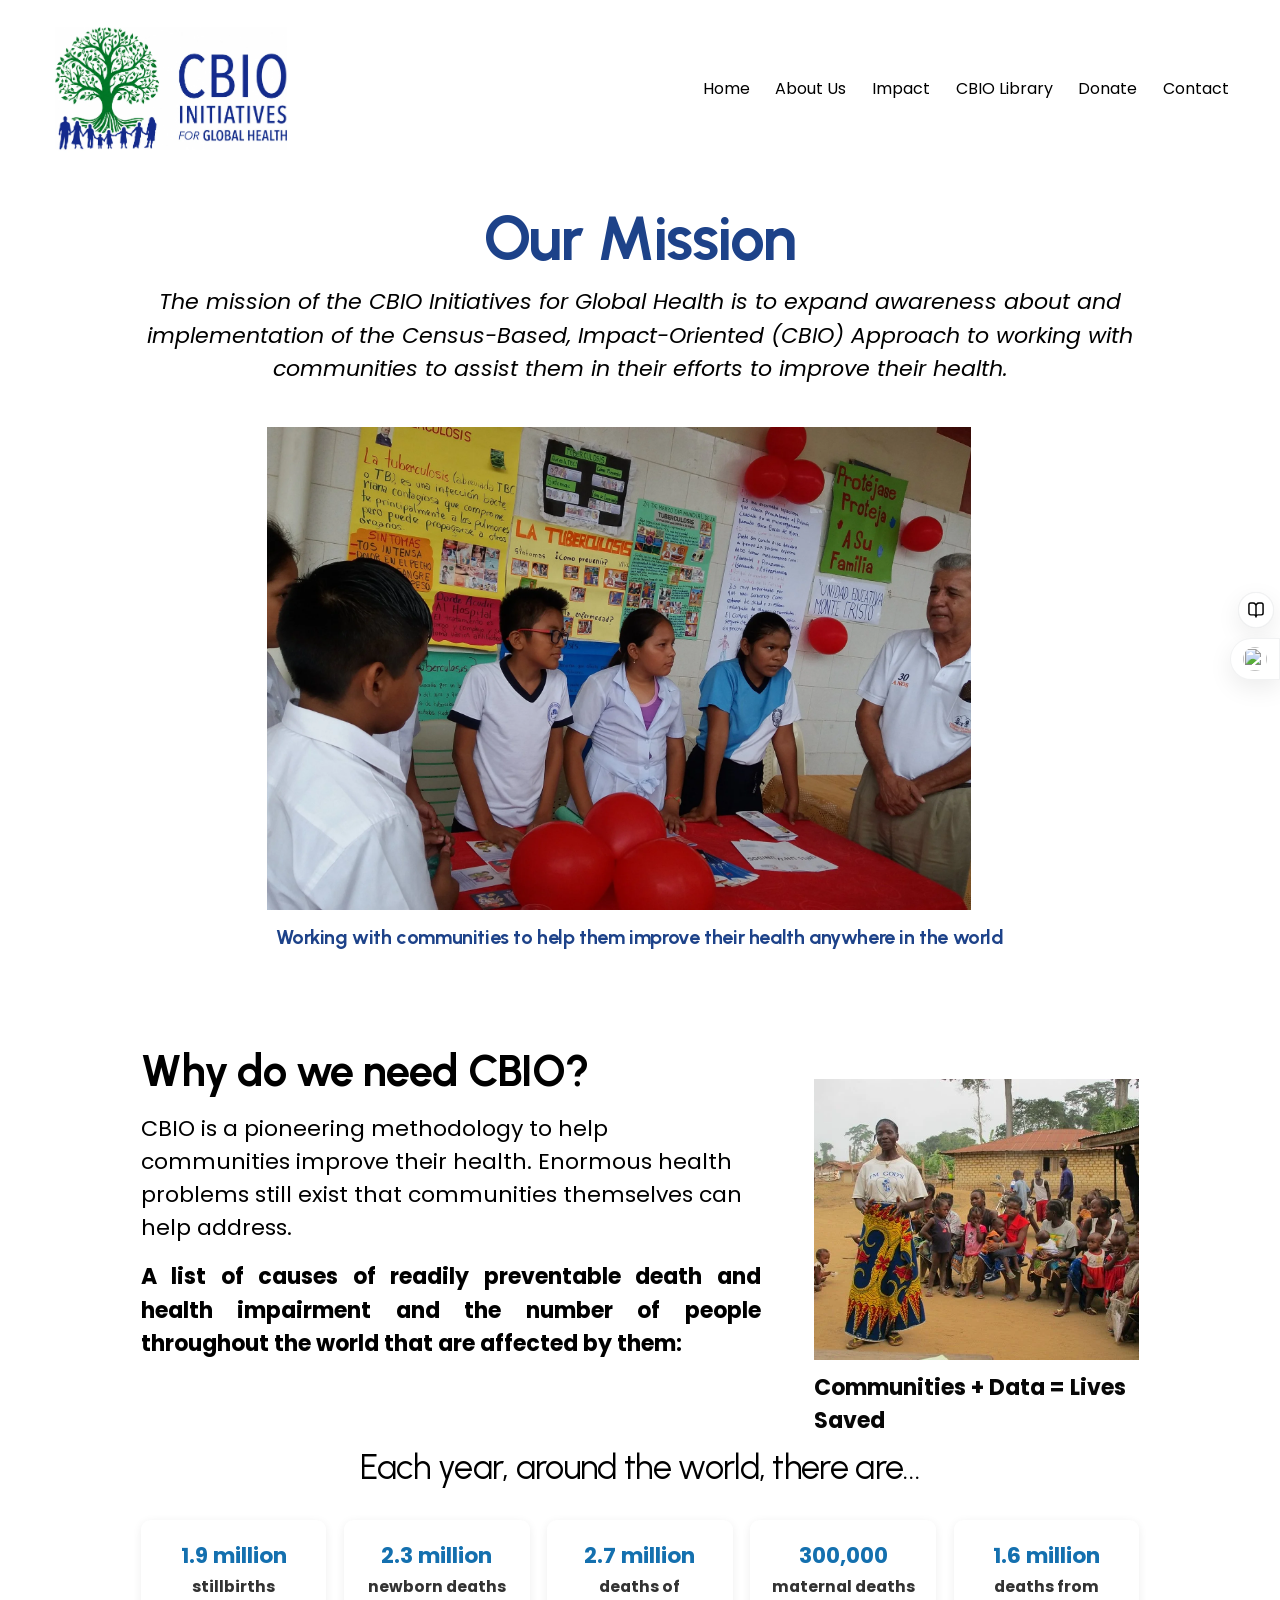
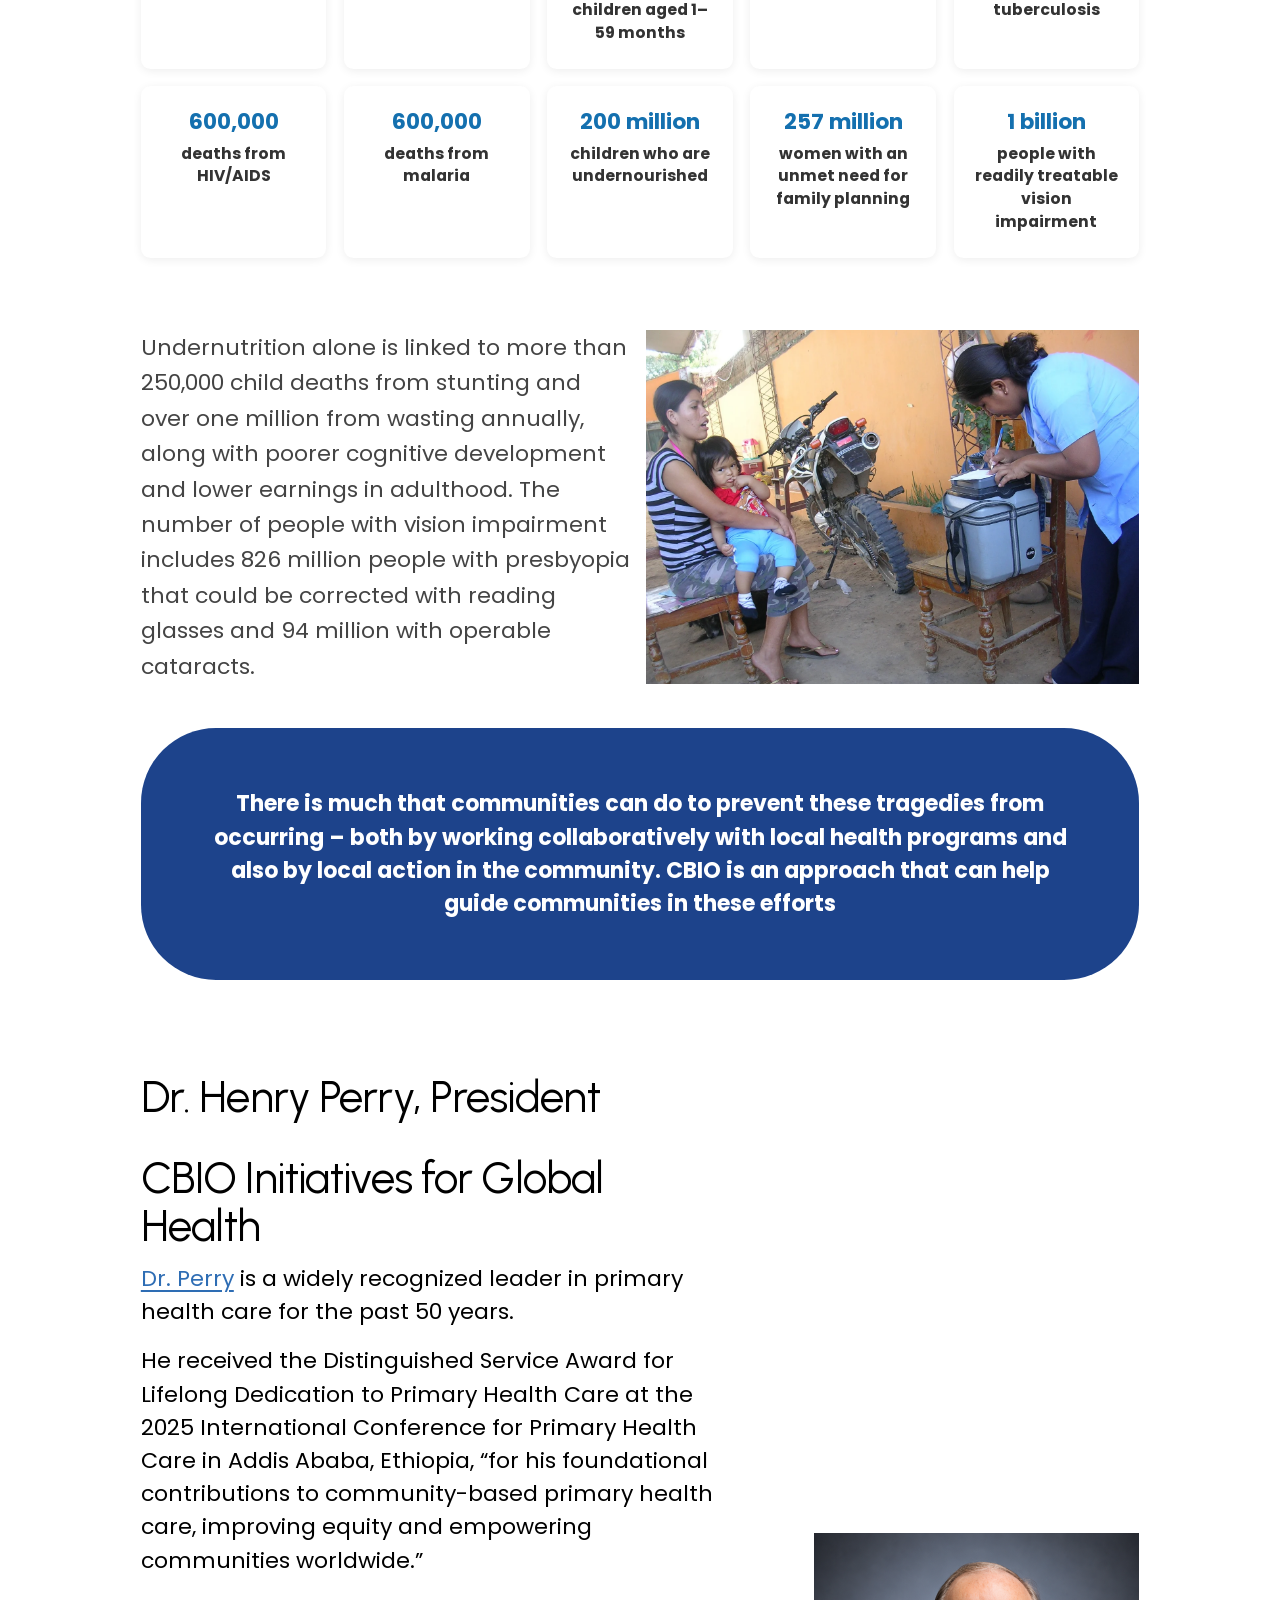
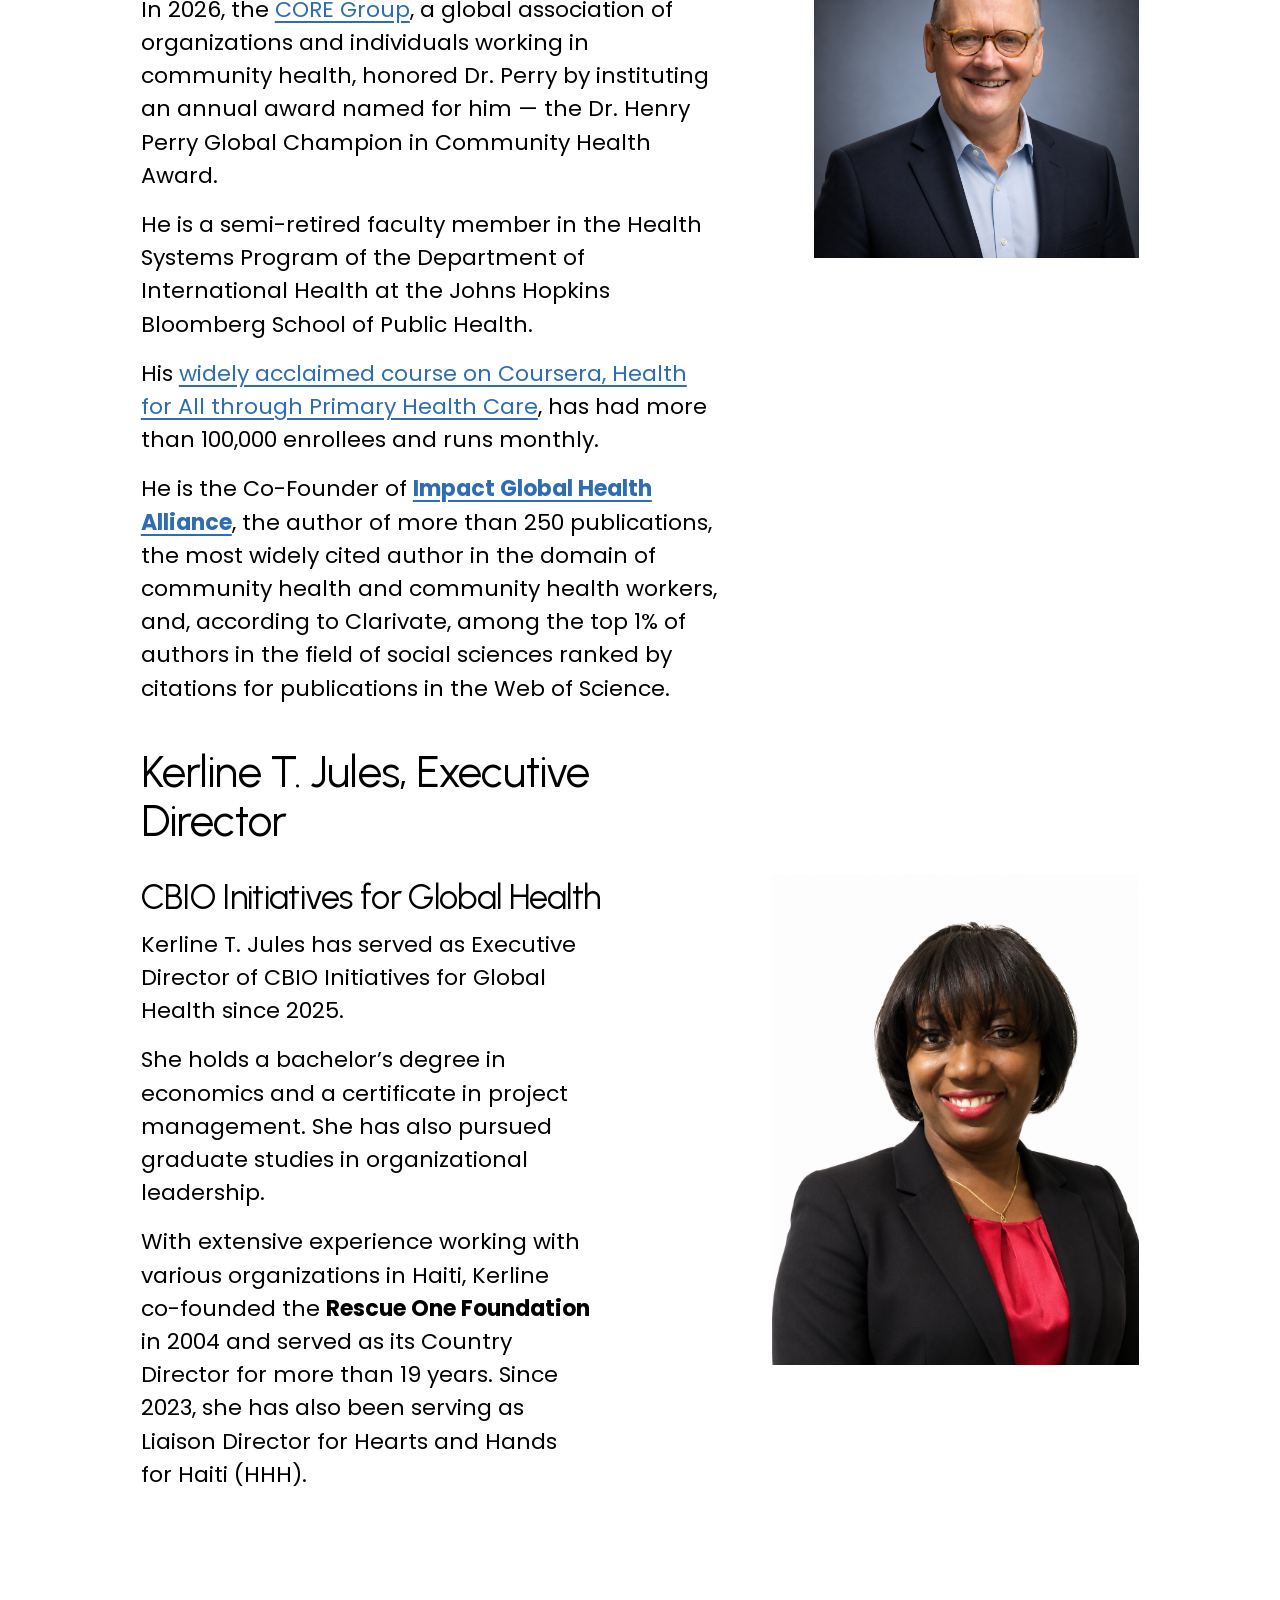
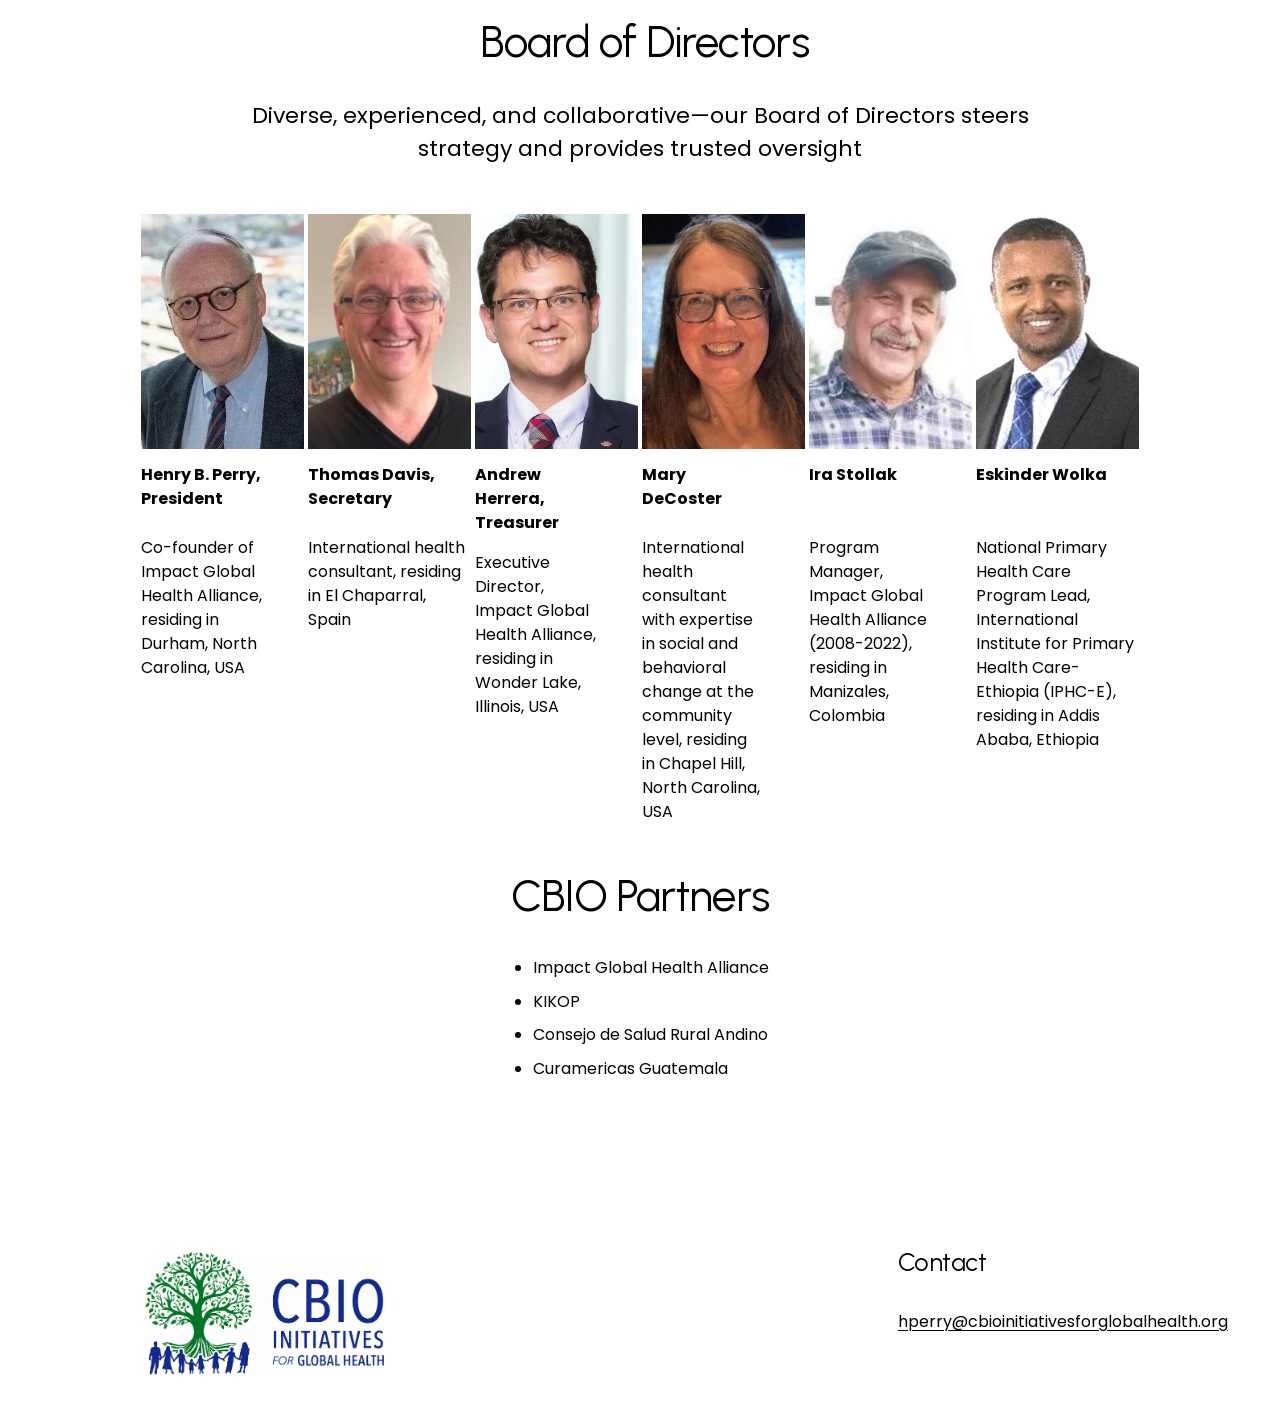
==== about-us.html @ 15d419b5 "Add files via upload" ====
<!DOCTYPE html> <html xmlns:og=http://opengraphprotocol.org/schema/ xmlns:fb=http://www.facebook.com/2008/fbml lang=en-US class="yui3-js-enabled js flexbox canvas canvastext webgl no-touch hashchange history draganddrop rgba hsla multiplebgs backgroundsize borderimage borderradius boxshadow textshadow opacity cssanimations csscolumns cssgradients cssreflections csstransforms no-csstransforms3d csstransitions video audio svg inlinesvg svgclippaths" style=scroll-behavior:smooth><!--
 Page saved with SingleFile 
 url: https://www.cbioinitiativesforglobalhealth.org/about-us-copy#our-mission 
 saved date: Wed Jul 01 2026 18:30:40 GMT+0200 (Central European Summer Time)
--><meta charset=utf-8><style>:root{--sf-img-16: url("[data-uri]");--sf-img-23: url("images/cbio-igh-logo-sq.webp");--sf-img-18: url("[data-uri]");--sf-img-17: url("[data-uri]");--sf-img-28: url("[data-uri]");--sf-img-19: url("[data-uri]");--sf-img-26: url("[data-uri]")}</style>
<meta http-equiv=X-UA-Compatible content="IE=edge,chrome=1">
<meta name=viewport content="width=device-width, initial-scale=1">
<title>About Us — CBIO INITIATIVES FOR GLOBAL HEALTH</title>
<meta http-equiv=Accept-CH content="Sec-CH-UA-Platform-Version, Sec-CH-UA-Model">
<link rel=canonical href="about-us.html">
<meta property=og:site_name content="CBIO INITIATIVES FOR GLOBAL HEALTH">
<meta property=og:title content="About Us — CBIO INITIATIVES FOR GLOBAL HEALTH">
<meta property=og:url content=https://www.cbioinitiativesforglobalhealth.org/about-us-copy>
<meta property=og:type content=website>
<meta itemprop=name content="About Us — CBIO INITIATIVES FOR GLOBAL HEALTH">
<meta itemprop=url content=https://www.cbioinitiativesforglobalhealth.org/about-us-copy>
<meta name=twitter:title content="About Us — CBIO INITIATIVES FOR GLOBAL HEALTH">
<meta name=twitter:url content=https://www.cbioinitiativesforglobalhealth.org/about-us-copy>
<meta name=twitter:card content=summary>
<meta name=description content>
<style>@font-face{font-family:"Poppins";font-style:italic;font-weight:400;src:url([data-uri])format("woff2");unicode-range:U+0900-097F,U+1CD0-1CF9,U+200C-200D,U+20A8,U+20B9,U+20F0,U+25CC,U+A830-A839,U+A8E0-A8FF,U+11B00-11B09}@font-face{font-family:"Poppins";font-style:italic;font-weight:400;src:url([data-uri])format("woff2");unicode-range:U+0100-02BA,U+02BD-02C5,U+02C7-02CC,U+02CE-02D7,U+02DD-02FF,U+0304,U+0308,U+0329,U+1D00-1DBF,U+1E00-1E9F,U+1EF2-1EFF,U+2020,U+20A0-20AB,U+20AD-20C0,U+2113,U+2C60-2C7F,U+A720-A7FF}@font-face{font-family:"Poppins";font-style:italic;font-weight:400;src:url([data-uri])format("woff2");unicode-range:U+0000-00FF,U+0131,U+0152-0153,U+02BB-02BC,U+02C6,U+02DA,U+02DC,U+0304,U+0308,U+0329,U+2000-206F,U+20AC,U+2122,U+2191,U+2193,U+2212,U+2215,U+FEFF,U+FFFD}@font-face{font-family:"Poppins";font-style:italic;font-weight:700;src:url([data-uri])format("woff2");unicode-range:U+0900-097F,U+1CD0-1CF9,U+200C-200D,U+20A8,U+20B9,U+20F0,U+25CC,U+A830-A839,U+A8E0-A8FF,U+11B00-11B09}@font-face{font-family:"Poppins";font-style:italic;font-weight:700;src:url([data-uri])format("woff2");unicode-range:U+0100-02BA,U+02BD-02C5,U+02C7-02CC,U+02CE-02D7,U+02DD-02FF,U+0304,U+0308,U+0329,U+1D00-1DBF,U+1E00-1E9F,U+1EF2-1EFF,U+2020,U+20A0-20AB,U+20AD-20C0,U+2113,U+2C60-2C7F,U+A720-A7FF}@font-face{font-family:"Poppins";font-style:italic;font-weight:700;src:url([data-uri])format("woff2");unicode-range:U+0000-00FF,U+0131,U+0152-0153,U+02BB-02BC,U+02C6,U+02DA,U+02DC,U+0304,U+0308,U+0329,U+2000-206F,U+20AC,U+2122,U+2191,U+2193,U+2212,U+2215,U+FEFF,U+FFFD}@font-face{font-family:"Poppins";font-style:normal;font-weight:400;src:url([data-uri])format("woff2");unicode-range:U+0900-097F,U+1CD0-1CF9,U+200C-200D,U+20A8,U+20B9,U+20F0,U+25CC,U+A830-A839,U+A8E0-A8FF,U+11B00-11B09}@font-face{font-family:"Poppins";font-style:normal;font-weight:400;src:url([data-uri])format("woff2");unicode-range:U+0100-02BA,U+02BD-02C5,U+02C7-02CC,U+02CE-02D7,U+02DD-02FF,U+0304,U+0308,U+0329,U+1D00-1DBF,U+1E00-1E9F,U+1EF2-1EFF,U+2020,U+20A0-20AB,U+20AD-20C0,U+2113,U+2C60-2C7F,U+A720-A7FF}@font-face{font-family:"Poppins";font-style:normal;font-weight:400;src:url([data-uri])format("woff2");unicode-range:U+0000-00FF,U+0131,U+0152-0153,U+02BB-02BC,U+02C6,U+02DA,U+02DC,U+0304,U+0308,U+0329,U+2000-206F,U+20AC,U+2122,U+2191,U+2193,U+2212,U+2215,U+FEFF,U+FFFD}@font-face{font-family:"Poppins";font-style:normal;font-weight:700;src:url([data-uri])format("woff2");unicode-range:U+0900-097F,U+1CD0-1CF9,U+200C-200D,U+20A8,U+20B9,U+20F0,U+25CC,U+A830-A839,U+A8E0-A8FF,U+11B00-11B09}@font-face{font-family:"Poppins";font-style:normal;font-weight:700;src:url([data-uri])format("woff2");unicode-range:U+0100-02BA,U+02BD-02C5,U+02C7-02CC,U+02CE-02D7,U+02DD-02FF,U+0304,U+0308,U+0329,U+1D00-1DBF,U+1E00-1E9F,U+1EF2-1EFF,U+2020,U+20A0-20AB,U+20AD-20C0,U+2113,U+2C60-2C7F,U+A720-A7FF}@font-face{font-family:"Poppins";font-style:normal;font-weight:700;src:url([data-uri])format("woff2");unicode-range:U+0000-00FF,U+0131,U+0152-0153,U+02BB-02BC,U+02C6,U+02DA,U+02DC,U+0304,U+0308,U+0329,U+2000-206F,U+20AC,U+2122,U+2191,U+2193,U+2212,U+2215,U+FEFF,U+FFFD}@font-face{font-family:"Urbanist";font-style:italic;font-weight:400;src:url([data-uri])format("woff2");unicode-range:U+0100-02BA,U+02BD-02C5,U+02C7-02CC,U+02CE-02D7,U+02DD-02FF,U+0304,U+0308,U+0329,U+1D00-1DBF,U+1E00-1E9F,U+1EF2-1EFF,U+2020,U+20A0-20AB,U+20AD-20C0,U+2113,U+2C60-2C7F,U+A720-A7FF}@font-face{font-family:"Urbanist";font-style:italic;font-weight:400;src:url([data-uri])format("woff2");unicode-range:U+0000-00FF,U+0131,U+0152-0153,U+02BB-02BC,U+02C6,U+02DA,U+02DC,U+0304,U+0308,U+0329,U+2000-206F,U+20AC,U+2122,U+2191,U+2193,U+2212,U+2215,U+FEFF,U+FFFD}@font-face{font-family:"Urbanist";font-style:italic;font-weight:700;src:url([data-uri])format("woff2");unicode-range:U+0100-02BA,U+02BD-02C5,U+02C7-02CC,U+02CE-02D7,U+02DD-02FF,U+0304,U+0308,U+0329,U+1D00-1DBF,U+1E00-1E9F,U+1EF2-1EFF,U+2020,U+20A0-20AB,U+20AD-20C0,U+2113,U+2C60-2C7F,U+A720-A7FF}@font-face{font-family:"Urbanist";font-style:italic;font-weight:700;src:url([data-uri])format("woff2");unicode-range:U+0000-00FF,U+0131,U+0152-0153,U+02BB-02BC,U+02C6,U+02DA,U+02DC,U+0304,U+0308,U+0329,U+2000-206F,U+20AC,U+2122,U+2191,U+2193,U+2212,U+2215,U+FEFF,U+FFFD}@font-face{font-family:"Urbanist";font-style:normal;font-weight:400;src:url([data-uri])format("woff2");unicode-range:U+0100-02BA,U+02BD-02C5,U+02C7-02CC,U+02CE-02D7,U+02DD-02FF,U+0304,U+0308,U+0329,U+1D00-1DBF,U+1E00-1E9F,U+1EF2-1EFF,U+2020,U+20A0-20AB,U+20AD-20C0,U+2113,U+2C60-2C7F,U+A720-A7FF}@font-face{font-family:"Urbanist";font-style:normal;font-weight:400;src:url([data-uri])format("woff2");unicode-range:U+0000-00FF,U+0131,U+0152-0153,U+02BB-02BC,U+02C6,U+02DA,U+02DC,U+0304,U+0308,U+0329,U+2000-206F,U+20AC,U+2122,U+2191,U+2193,U+2212,U+2215,U+FEFF,U+FFFD}@font-face{font-family:"Urbanist";font-style:normal;font-weight:700;src:url([data-uri])format("woff2");unicode-range:U+0100-02BA,U+02BD-02C5,U+02C7-02CC,U+02CE-02D7,U+02DD-02FF,U+0304,U+0308,U+0329,U+1D00-1DBF,U+1E00-1E9F,U+1EF2-1EFF,U+2020,U+20A0-20AB,U+20AD-20C0,U+2113,U+2C60-2C7F,U+A720-A7FF}@font-face{font-family:"Urbanist";font-style:normal;font-weight:700;src:url([data-uri])format("woff2");unicode-range:U+0000-00FF,U+0131,U+0152-0153,U+02BB-02BC,U+02C6,U+02DA,U+02DC,U+0304,U+0308,U+0329,U+2000-206F,U+20AC,U+2122,U+2191,U+2193,U+2212,U+2215,U+FEFF,U+FFFD}</style>
<style>@keyframes shiver{0%{transform:translate(0)}25%{transform:translate(11px)}75%{transform:translate(-11px)}to{transform:translate(0)}}@keyframes shimmy{0%{transform:translate(0)}50%{transform:translate(-33px)}to{transform:translate(0)}}@keyframes spin{0%{transform:rotate(0)}to{transform:rotate(360deg)}}@keyframes bounceIn{0%{opacity:0;transform:scale(.3)}50%{opacity:1;transform:scale(1.05)}70%{transform:scale(.9)}to{transform:scale(1)}}@keyframes pulseBadgeOpacity{0%{opacity:1}85%{opacity:.6}to{opacity:1}}@keyframes fadeout{0%{opacity:1}to{opacity:0}}@keyframes riseandfadein{0%{opacity:0;transform:translateY(22px)}to{opacity:1;transform:translateY(0)}}</style>
<style>.sqs-block[data-definition-name="website.components.shape"] svg.sqs-shape{fill:var(--shape-block-background-color);stroke:var(--shape-block-stroke-color)}.sqs-block[data-definition-name="website.components.shape"] .sqs-shape-rectangle{background:var(--shape-block-background-color);border-color:var(--shape-block-stroke-color)}.sqs-block[data-definition-name="website.components.shape"] .sqs-block-content,.sqs-block[data-definition-name="website.components.shape"] .sqs-block-alignment-wrapper{height:100%}.sqs-block[data-definition-name="website.components.shape"] .sqs-shape{display:block;position:absolute;overflow:visible}.sqs-block[data-definition-name="website.components.shape"] .sqs-shape-block-outer-container{position:relative;height:100%}.sqs-block[data-definition-name="website.components.shape"] .sqs-shape-block-container{position:relative;color:var(--shape-block-dropshadow-color)}</style><style>.sqs-block[data-definition-name="website.components.html"] .sqs-html-content{position:relative;z-index:0}</style><style>.sqs-block[data-definition-name="website.components.imageFluid"] .sqs-block-content,.sqs-block[data-definition-name="website.components.imageFluid"] .image-block-outer-wrapper,.sqs-block[data-definition-name="website.components.imageFluid"] .sqs-image{width:100%;height:100%}.sqs-block[data-definition-name="website.components.imageFluid"] .sqs-image-content{position:relative;width:var(--image-component-container-width,100%);height:var(--image-component-container-height,100%)}.sqs-block[data-definition-name="website.components.imageFluid"] .design-layout-fluid img{width:100%;height:100%;position:absolute}.sqs-block[data-definition-name="website.components.imageFluid"] .design-layout-fluid .sqs-image{display:flex}.sqs-block[data-definition-name="website.components.imageFluid"] .design-layout-fluid.image-position-center .sqs-image{justify-content:center}.sqs-block[data-definition-name="website.components.imageFluid"] .design-layout-fluid.image-position-right .sqs-image{justify-content:flex-end}.sqs-block[data-definition-name="website.components.imageFluid"] .fluidImageOverlay{position:absolute;top:0;left:0;width:100%;height:100%;mix-blend-mode:var(--image-component-overlay-blend-mode);opacity:var(--image-component-overlay-opacity);background-color:var(--image-block-overlay-color)}.sqs-block[data-definition-name="website.components.imageFluid"] .design-layout-fluid .fluid-image-container .content-fill{display:block}.sqs-block[data-definition-name="website.components.imageFluid"] .design-layout-fluid .fluid-image-container .content-fill,.sqs-block[data-definition-name="website.components.imageFluid"] .design-layout-fluid .fluid-image-container .content-fill img{width:100%;height:100%;position:absolute;top:0;left:0}</style><script type=application/ld+json>{"url":"https://www.cbioinitiativesforglobalhealth.org","name":"CBIO INITIATIVES FOR GLOBAL HEALTH","description":"","image":"//images.squarespace-cdn.com/content/v1/69bae3f8205f92053065ccd0/2f859bbb-ca97-42e9-9219-64b1bf7391f7/CBIO_LOGO_Colors.png","@context":"http://schema.org","@type":"WebSite"}</script><style>:root{--white-hsl:0,0%,100%;--lightAccent-hsl:240,10.53%,92.55%;--accent-hsl:209.23,52.7%,70.98%;--darkAccent-hsl:204.39,79.49%,38.24%;--black-hsl:0,0%,0%;--safeLightAccent-hsl:209.23,52.7%,70.98%;--safeDarkAccent-hsl:0,0%,0%;--safeInverseAccent-hsl:0,0%,0%;--safeInverseLightAccent-hsl:0,0%,0%;--safeInverseDarkAccent-hsl:0,0%,100%}[data-section-theme="white"]{--course-item-nav-text-color:hsla(var(--black-hsl),1);--tweak-blog-item-pagination-icon-color:hsla(var(--black-hsl),1);--tweak-summary-block-read-more-color-on-background:hsla(var(--black-hsl),1);--product-block-text-color-on-background:hsla(var(--black-hsl),1);--product-basic-item-add-ons-title-color:hsla(var(--black-hsl),1);--tweak-quote-block-source-color-on-background:hsla(var(--black-hsl),1);--paragraphSmallColor:hsla(var(--black-hsl),1);--list-section-simple-button-background-color:hsla(var(--safeDarkAccent-hsl),1);--gradientHeaderBorderColor:hsla(var(--black-hsl),1);--tweak-summary-block-header-text-color-on-background:hsla(var(--black-hsl),1);--solidHeaderDropShadowColor:hsla(var(--black-hsl),1);--tweak-blog-alternating-side-by-side-list-read-more-color:hsla(var(--safeDarkAccent-hsl),1);--tweak-summary-block-background-color:hsla(var(--lightAccent-hsl),1);--tweak-form-block-survey-title-color:hsla(var(--black-hsl),1);--list-section-carousel-card-description-color:hsla(var(--black-hsl),1);--scheduling-block-scheduler-background-color:hsla(var(--white-hsl),1);--image-block-card-inline-link-color:hsla(var(--black-hsl),1);--paragraphLargeColor:hsla(var(--black-hsl),1);--tweak-summary-block-primary-metadata-color-on-background:hsla(var(--black-hsl),1);--tweak-blog-item-comment-text-color:hsla(var(--black-hsl),1);--tweak-summary-block-read-more-color:hsla(var(--black-hsl),1);--list-section-banner-slideshow-card-description-link-color:hsla(var(--safeDarkAccent-hsl),1);--image-block-stack-inline-link-color:hsla(var(--black-hsl),1);--tweak-menu-block-title-color:hsla(var(--black-hsl),1);--product-basic-item-discount-chip-text-color:hsla(var(--safeInverseDarkAccent-hsl),1);--list-section-carousel-card-button-text-color:hsla(var(--safeInverseDarkAccent-hsl),1);--tweak-paragraph-medium-color-on-background:hsla(var(--black-hsl),1);--portfolio-grid-overlay-title-color:hsla(var(--black-hsl),1);--tweak-accordion-block-icon-color:hsla(var(--black-hsl),1);--tweak-marquee-block-paragraph-color-on-background:hsla(var(--black-hsl),1);--tweak-product-quick-view-button-color:hsla(var(--black-hsl),1);--product-detail-subscription-price-text-color:hsla(var(--black-hsl),1);--paragraphMediumColor:hsla(var(--black-hsl),1);--siteTitleColor:hsla(var(--black-hsl),1);--tweak-product-basic-item-title-color:hsla(var(--black-hsl),1);--tweak-quote-block-text-color-on-background:hsla(var(--black-hsl),1);--list-section-carousel-card-title-color:hsla(var(--black-hsl),1);--tweak-gallery-icon-color:hsla(var(--black-hsl),1);--stack-stroke-color:hsla(var(--black-hsl),1);--image-block-overlap-image-title-bg-color:hsla(var(--white-hsl),1);--tweak-newsletter-block-title-color:hsla(var(--black-hsl),1);--image-block-collage-inline-link-color:hsla(var(--black-hsl),1);--tweak-newsletter-block-button-background-color-on-background:hsla(var(--black-hsl),1);--tweak-product-basic-item-breadcumb-nav-color:hsla(var(--black-hsl),1);--tweak-product-basic-item-description-color:hsla(var(--black-hsl),1);--tertiaryButtonBackgroundColor:hsla(var(--safeDarkAccent-hsl),1);--tweak-video-item-pagination-title-color:hsla(var(--black-hsl),1);--tweak-product-list-description-text-color:hsla(var(--black-hsl),1);--course-list-grid-layout-course-item-border-color:hsla(var(--darkAccent-hsl),1);--portfolio-grid-basic-title-color:hsla(var(--black-hsl),1);--tweak-blog-alternating-side-by-side-list-title-color:hsla(var(--black-hsl),1);--menuOverlayNavigationLinkColor:hsla(var(--black-hsl),1);--product-detail-subscriptions-frequency-text-color:hsla(var(--black-hsl),1);--tweak-product-list-stroke-color:hsla(var(--black-hsl),1);--tweak-quote-block-stroke-color:hsla(var(--black-hsl),1);--tweak-portfolio-item-pagination-title-color:hsla(var(--black-hsl),1);--tweak-form-block-title-color-on-background:hsla(var(--black-hsl),1);--image-block-collage-image-overlay-color:hsla(var(--darkAccent-hsl),1);--image-block-stack-image-button-text-color:hsla(var(--safeInverseDarkAccent-hsl),1);--tweak-text-block-stroke-color:hsla(var(--black-hsl),1);--product-detail-subscriptions-button-text-color:hsla(var(--safeInverseDarkAccent-hsl),1);--tweak-paragraph-small-color-on-background:hsla(var(--black-hsl),1);--tweak-accordion-block-icon-color-on-background:hsla(var(--black-hsl),1);--announcement-bar-background-color:hsla(var(--black-hsl),1);--headingLinkColor:hsla(var(--safeDarkAccent-hsl),1);--headerBorderColor:hsla(var(--black-hsl),1);--course-item-nav-border-color:hsla(var(--darkAccent-hsl),.25);--tweak-quote-block-background-color:hsla(var(--lightAccent-hsl),1);--tweak-summary-block-header-text-color:hsla(var(--black-hsl),1);--list-section-carousel-card-button-background-color:hsla(var(--safeDarkAccent-hsl),1);--list-section-carousel-card-color:hsla(var(--lightAccent-hsl),1);--tweak-blog-masonry-list-read-more-color:hsla(var(--safeDarkAccent-hsl),1);--course-list-grid-layout-course-item-background-color:hsla(var(--lightAccent-hsl),1);--list-section-banner-slideshow-title-color:hsla(var(--black-hsl),1);--tweak-product-grid-text-below-list-category-nav-color:hsla(var(--black-hsl),1);--product-basic-item-restock-notification-color:hsla(var(--black-hsl),1);--tweak-accordion-block-background-color:hsla(var(--lightAccent-hsl),1);--tweak-menu-block-item-title-color:hsla(var(--black-hsl),1);--headingMediumColor:hsla(var(--black-hsl),1);--list-section-carousel-button-background-color:hsla(var(--safeDarkAccent-hsl),1);--tweak-accordion-block-divider-color-on-background:hsla(var(--black-hsl),1);--tweak-gallery-lightbox-icon-color:hsla(var(--black-hsl),1);--tweak-form-block-description-color:hsla(var(--black-hsl),1);--tweak-summary-block-secondary-metadata-color-on-background:hsla(var(--black-hsl),1);--list-section-carousel-description-color:hsla(var(--black-hsl),1);--tweak-blog-masonry-list-title-color:hsla(var(--black-hsl),1);--tweak-form-block-caption-color-on-background:hsla(var(--black-hsl),1);--tweak-form-block-title-color:hsla(var(--black-hsl),1);--tweak-video-item-title-color:hsla(var(--black-hsl),1);--image-block-collage-image-button-text-color:hsla(var(--safeInverseDarkAccent-hsl),1);--list-section-banner-slideshow-description-color:hsla(var(--black-hsl),1);--image-block-stack-image-title-color:hsla(var(--black-hsl),1);--tweak-form-block-field-input-color-on-background:hsla(var(--black-hsl),1);--tweak-form-block-field-input-color-on-background-hsl:var(--black-hsl);--tweak-form-block-field-input-color-on-background-a:1;--headingExtraLargeColor:hsla(var(--black-hsl),1);--toggle-off-color:hsla(var(--lightAccent-hsl),1);--tweak-blog-item-meta-color:hsla(var(--black-hsl),1);--image-block-card-image-overlay-color:hsla(var(--darkAccent-hsl),1);--scheduling-block-button-text-color:hsla(var(--safeInverseDarkAccent-hsl),1);--image-block-poster-image-overlay-color:hsla(var(--darkAccent-hsl),1);--paragraphLinkColor:hsla(var(--safeDarkAccent-hsl),1);--tweak-newsletter-block-description-color-on-background:hsla(var(--black-hsl),1);--siteBackgroundColor:hsla(var(--white-hsl),1);--list-section-simple-card-description-color:hsla(var(--black-hsl),1);--image-block-card-image-button-bg-color:hsla(var(--safeDarkAccent-hsl),1);--secondaryButtonBackgroundColor:hsla(var(--safeDarkAccent-hsl),1);--tweak-newsletter-block-description-color:hsla(var(--black-hsl),1);--tweak-form-block-field-border-color:hsla(var(--black-hsl),1);--tweak-form-block-field-border-color-hsl:var(--black-hsl);--tweak-form-block-field-border-color-a:1;--course-list-grid-layout-course-item-text-color:hsla(var(--black-hsl),1);--image-block-poster-image-button-text-color:hsla(var(--safeInverseDarkAccent-hsl),1);--solidHeaderBorderColor:hsla(var(--black-hsl),1);--tweak-gallery-lightbox-background-color:hsla(var(--white-hsl),1);--list-section-carousel-arrow-background-color:hsla(var(--safeDarkAccent-hsl),1);--tweak-form-block-option-color:hsla(var(--black-hsl),1);--image-block-card-image-title-color:hsla(var(--black-hsl),1);--tweak-gallery-icon-background-color:hsla(var(--white-hsl),1);--tweak-form-block-button-background-color:hsla(var(--safeDarkAccent-hsl),1);--scheduling-block-background-color:hsla(var(--white-hsl),1);--tweak-heading-extra-large-color-on-background:hsla(var(--black-hsl),1);--image-block-overlap-image-button-bg-color:hsla(var(--safeDarkAccent-hsl),1);--video-grid-category-nav-color:hsla(var(--black-hsl),1);--tweak-blog-side-by-side-list-title-color:hsla(var(--black-hsl),1);--tweak-video-item-meta-color:hsla(var(--black-hsl),1);--tweak-blog-side-by-side-list-meta-color:hsla(var(--black-hsl),1);--image-block-overlap-image-overlay-color:hsla(var(--darkAccent-hsl),1);--tweak-social-links-block-stroke-color:hsla(var(--black-hsl),1);--tweak-line-block-line-color:hsla(var(--black-hsl),1);--tweak-blog-item-author-profile-color:hsla(var(--black-hsl),1);--tweak-form-block-survey-title-color-on-background:hsla(var(--black-hsl),1);--tweak-social-links-block-background-color:hsla(var(--lightAccent-hsl),1);--product-block-stroke-color:hsla(var(--black-hsl),1);--tweak-blog-basic-grid-list-excerpt-color:hsla(var(--black-hsl),1);--tweak-marquee-block-paragraph-color:hsla(var(--black-hsl),1);--headerDropShadowColor:hsla(var(--black-hsl),1);--portfolio-hover-static-title-color:hsla(var(--black-hsl),1);--tweak-menu-block-nav-color:hsla(var(--black-hsl),1);--announcement-bar-text-color:hsla(var(--white-hsl),1);--tweak-product-basic-item-sale-price-color:hsla(var(--accent-hsl),1);--tweak-newsletter-block-button-text-color:hsla(var(--safeInverseDarkAccent-hsl),1);--solidHeaderBackgroundColor:hsla(var(--white-hsl),1);--summary-block-limited-availability-label-color:hsla(var(--black-hsl),1);--list-section-simple-card-description-link-color:hsla(var(--safeDarkAccent-hsl),1);--donation-block-background-color:hsla(var(--lightAccent-hsl),1);--tweak-quote-block-text-color:hsla(var(--black-hsl),1);--list-section-simple-card-button-text-color:hsla(var(--safeInverseDarkAccent-hsl),1);--image-block-collage-image-button-bg-color:hsla(var(--safeDarkAccent-hsl),1);--social-links-block-secondary-icon-color:hsla(var(--white-hsl),1);--tweak-blog-alternating-side-by-side-list-meta-color:hsla(var(--black-hsl),1);--course-item-nav-background-color:hsla(var(--lightAccent-hsl),1);--portfolio-index-background-title-color:hsla(var(--black-hsl),1);--portfolio-hover-follow-title-color:hsla(var(--black-hsl),1);--tweak-blog-basic-grid-list-title-color:hsla(var(--black-hsl),1);--tweak-video-item-description-color:hsla(var(--black-hsl),1);--tweak-heading-large-color-on-background:hsla(var(--black-hsl),1);--tweak-video-item-pagination-icon-color:hsla(var(--black-hsl),1);--tweak-blog-side-by-side-list-excerpt-color:hsla(var(--black-hsl),1);--image-block-stack-image-overlay-color:hsla(var(--darkAccent-hsl),1);--tweak-marquee-block-heading-color:hsla(var(--black-hsl),1);--tweak-blog-single-column-list-meta-color:hsla(var(--black-hsl),1);--tweak-form-block-field-accessory-color-on-background:hsla(var(--black-hsl),1);--donation-block-stroke-color:hsla(var(--black-hsl),1);--tweak-paragraph-large-color-on-background:hsla(var(--black-hsl),1);--image-block-collage-image-title-bg-color:hsla(var(--white-hsl),0);--tweak-newsletter-block-background-color:hsla(var(--lightAccent-hsl),1);--toggle-on-color:hsla(var(--black-hsl),1);--list-section-banner-slideshow-arrow-background-color:hsla(var(--safeDarkAccent-hsl),1);--tweak-product-basic-item-price-color:hsla(var(--black-hsl),1);--image-block-poster-image-button-bg-color:hsla(var(--safeDarkAccent-hsl),1);--product-basic-item-discount-chip-background-color:hsla(var(--safeDarkAccent-hsl),1);--product-list-filter-dropdown-label-color:hsla(var(--black-hsl),1);--course-list-grid-layout-course-item-hover-background-color:hsla(var(--lightAccent-hsl),.75);--list-section-simple-card-title-color:hsla(var(--black-hsl),1);--tweak-form-block-option-color-on-background:hsla(var(--black-hsl),1);--primaryButtonBackgroundColor:hsla(var(--safeDarkAccent-hsl),1);--product-detail-one-time-purchase-price-text-color:hsla(var(--black-hsl),1);--list-section-banner-slideshow-card-title-color:hsla(var(--black-hsl),1);--tweak-events-item-pagination-icon-color:hsla(var(--black-hsl),1);--shape-block-dropshadow-color:hsla(var(--lightAccent-hsl),1);--navigationLinkColor:hsla(var(--black-hsl),1);--tweak-form-block-field-input-color:hsla(var(--black-hsl),1);--tweak-form-block-field-input-color-hsl:var(--black-hsl);--tweak-form-block-field-input-color-a:1;--image-block-card-image-title-bg-color:hsla(var(--white-hsl),0);--tweak-quote-block-source-color:hsla(var(--black-hsl),1);--menuOverlayButtonTextColor:hsla(var(--safeInverseDarkAccent-hsl),1);--stack-background-color:hsla(var(--lightAccent-hsl),1);--tweak-blog-item-title-color:hsla(var(--black-hsl),1);--tweak-newsletter-block-button-background-color:hsla(var(--safeDarkAccent-hsl),1);--list-section-banner-slideshow-card-description-color:hsla(var(--black-hsl),1);--scheduling-block-header-text-color:hsla(var(--black-hsl),1);--tweak-blog-masonry-list-excerpt-color:hsla(var(--black-hsl),1);--menuOverlayBackgroundColor:hsla(var(--white-hsl),1);--image-block-overlap-image-title-color:hsla(var(--black-hsl),1);--tweak-blog-side-by-side-list-read-more-color:hsla(var(--safeDarkAccent-hsl),1);--primaryButtonTextColor:hsla(var(--safeInverseDarkAccent-hsl),1);--tweak-summary-block-secondary-metadata-color:hsla(var(--black-hsl),1);--tweak-blog-single-column-list-title-color:hsla(var(--black-hsl),1);--headingSmallColor:hsla(var(--black-hsl),1);--portfolio-grid-overlay-overlay-color:hsla(var(--white-hsl),1);--course-list-course-chapter-divider-color:hsla(var(--darkAccent-hsl),1);--list-section-carousel-button-text-color:hsla(var(--safeInverseDarkAccent-hsl),1);--gradientHeaderNavigationColor:hsla(var(--black-hsl),1);--image-block-overlap-inline-link-color:hsla(var(--black-hsl),1);--list-section-simple-card-button-background-color:hsla(var(--safeDarkAccent-hsl),1);--tweak-events-item-pagination-date-color:hsla(var(--black-hsl),1);--list-section-banner-slideshow-button-text-color:hsla(var(--safeInverseDarkAccent-hsl),1);--video-preview-badge-background-color:hsla(var(--black-hsl),1);--course-list-course-item-background:hsla(var(--lightAccent-hsl),1);--tweak-product-grid-text-below-list-scarcity-color:hsla(var(--black-hsl),1);--tweak-text-block-background-color:hsla(var(--lightAccent-hsl),1);--video-preview-badge-font-color:hsla(var(--white-hsl),1);--image-block-collage-image-title-color:hsla(var(--black-hsl),1);--image-block-collage-image-subtitle-color:hsla(var(--black-hsl),1);--product-detail-subscriptions-button-background-color:hsla(var(--safeDarkAccent-hsl),1);--tweak-form-block-field-fill-color:hsla(var(--lightAccent-hsl),1);--tweak-form-block-field-fill-color-hsl:var(--lightAccent-hsl);--tweak-form-block-field-fill-color-a:1;--tweak-newsletter-block-stroke-color:hsla(var(--black-hsl),1);--tweak-newsletter-block-title-color-on-background:hsla(var(--black-hsl),1);--tweak-summary-block-excerpt-color-on-background:hsla(var(--black-hsl),1);--list-section-simple-button-text-color:hsla(var(--safeInverseDarkAccent-hsl),1);--tweak-accordion-block-stroke-color:hsla(var(--black-hsl),1);--tweak-blog-item-comment-meta-color:hsla(var(--black-hsl),1);--section-inset-border-color:hsla(var(--white-hsl),1);--list-section-simple-card-color:hsla(var(--lightAccent-hsl),1);--tweak-summary-block-title-color-on-background:hsla(var(--black-hsl),1);--video-grid-basic-title-color:hsla(var(--black-hsl),1);--product-block-background-color:hsla(var(--lightAccent-hsl),1);--course-item-nav-active-lesson-background-color:hsla(var(--darkAccent-hsl),1);--tweak-product-basic-item-variant-fields-color:hsla(var(--black-hsl),1);--tweak-form-block-description-color-on-background:hsla(var(--black-hsl),1);--tweak-product-grid-text-below-list-pagination-color:hsla(var(--black-hsl),1);--text-highlight-color-on-background:hsla(var(--safeDarkAccent-hsl),1);--image-block-card-image-subtitle-color:hsla(var(--black-hsl),1);--tweak-blog-basic-grid-list-read-more-color:hsla(var(--safeDarkAccent-hsl),1);--tweak-product-grid-text-below-list-title-color:hsla(var(--black-hsl),1);--tweak-form-block-field-accent-color-on-background:hsla(var(--accent-hsl),1);--tweak-form-block-field-accent-color-on-background-hsl:var(--accent-hsl);--tweak-form-block-field-accent-color-on-background-a:1;--product-list-filters-drawer-background-color:hsla(var(--lightAccent-hsl),1);--section-divider-stroke-color:hsla(var(--safeDarkAccent-hsl),1);--list-section-title-color:hsla(var(--black-hsl),1);--image-block-collage-background-color:hsla(var(--lightAccent-hsl),1);--tweak-product-grid-text-below-list-sale-price-color:hsla(var(--accent-hsl),1);--text-highlight-color:hsla(var(--safeDarkAccent-hsl),1);--tweak-content-link-block-title-color:hsla(var(--black-hsl),1);--tweak-summary-block-excerpt-color:hsla(var(--black-hsl),1);--tweak-summary-block-stroke-color:hsla(var(--black-hsl),1);--tweak-marquee-block-background-color:hsla(var(--lightAccent-hsl),1);--tweak-form-block-field-accent-color:hsla(var(--accent-hsl),1);--tweak-form-block-field-accent-color-hsl:var(--accent-hsl);--tweak-form-block-field-accent-color-a:1;--list-section-carousel-title-color:hsla(var(--black-hsl),1);--image-block-poster-image-title-color:hsla(var(--white-hsl),1);--tweak-product-grid-text-below-list-status-color:hsla(var(--accent-hsl),1);--list-section-banner-slideshow-card-color:hsla(var(--lightAccent-hsl),1);--tweak-paragraph-link-color-on-background:hsla(var(--safeDarkAccent-hsl),1);--image-block-overlay-color:hsla(var(--black-hsl),.5);--list-section-carousel-arrow-color:hsla(var(--safeInverseDarkAccent-hsl),1);--solidHeaderNavigationColor:hsla(var(--black-hsl),1);--tertiaryButtonTextColor:hsla(var(--safeInverseDarkAccent-hsl),1);--tweak-blog-single-column-list-excerpt-color:hsla(var(--black-hsl),1);--tweak-blog-basic-grid-list-meta-color:hsla(var(--black-hsl),1);--tweak-product-list-background-color:hsla(var(--lightAccent-hsl),1);--list-section-banner-slideshow-card-button-text-color:hsla(var(--safeInverseDarkAccent-hsl),1);--tweak-marquee-block-stroke-color:hsla(var(--black-hsl),1);--tweak-form-block-button-background-color-on-background:hsla(var(--safeDarkAccent-hsl),1);--tweak-product-quick-view-lightbox-overlay-color:hsla(var(--white-hsl),1);--tweak-blog-masonry-list-meta-color:hsla(var(--black-hsl),1);--social-links-block-main-icon-color:hsla(var(--black-hsl),1);--image-block-card-image-button-text-color:hsla(var(--safeInverseDarkAccent-hsl),1);--list-section-simple-description-color:hsla(var(--black-hsl),1);--image-block-poster-image-subtitle-color:hsla(var(--white-hsl),1);--tweak-newsletter-block-footnote-color:hsla(var(--black-hsl),1);--tweak-newsletter-block-footnote-color-on-background:hsla(var(--black-hsl),1);--shape-block-background-color:hsla(var(--lightAccent-hsl),1);--tweak-heading-medium-color-on-background:hsla(var(--black-hsl),1);--tweak-heading-small-color-on-background:hsla(var(--black-hsl),1);--tweak-blog-item-pagination-title-color:hsla(var(--black-hsl),1);--video-grid-basic-description-color:hsla(var(--black-hsl),1);--tweak-menu-block-item-price-color:hsla(var(--black-hsl),1);--image-block-overlap-image-button-text-color:hsla(var(--safeInverseDarkAccent-hsl),1);--list-section-simple-title-color:hsla(var(--black-hsl),1);--tweak-product-quick-view-lightbox-controls-color:hsla(var(--black-hsl),1);--list-section-banner-slideshow-arrow-color:hsla(var(--safeInverseDarkAccent-hsl),1);--course-list-course-progress-bar-color:hsla(var(--accent-hsl),1);--tweak-accordion-block-divider-color:hsla(var(--black-hsl),1);--tweak-form-block-field-fill-color-on-background:hsla(var(--white-hsl),1);--tweak-form-block-field-fill-color-on-background-hsl:var(--white-hsl);--tweak-form-block-field-fill-color-on-background-a:1;--tweak-summary-block-primary-metadata-color:hsla(var(--black-hsl),1);--scheduling-block-button-accent-color:hsla(var(--safeDarkAccent-hsl),1);--tweak-form-block-background-color:hsla(var(--lightAccent-hsl),1);--tweak-form-block-field-accessory-color:hsla(var(--black-hsl),1);--tweak-form-block-button-text-color-on-background:hsla(var(--safeInverseDarkAccent-hsl),1);--tweak-blog-alternating-side-by-side-list-excerpt-color:hsla(var(--black-hsl),1);--tweak-form-block-caption-color:hsla(var(--black-hsl),1);--product-list-filters-drawer-text-color:hsla(var(--black-hsl),1);--image-block-stack-image-button-bg-color:hsla(var(--safeDarkAccent-hsl),1);--shape-block-stroke-color:hsla(var(--black-hsl),1);--list-section-banner-slideshow-card-button-background-color:hsla(var(--safeDarkAccent-hsl),1);--tweak-marquee-block-heading-color-on-background:hsla(var(--black-hsl),1);--image-block-stack-image-title-bg-color:hsla(var(--white-hsl),0);--product-detail-subscriptions-description-text-color:hsla(var(--black-hsl),1);--secondaryButtonTextColor:hsla(var(--safeInverseDarkAccent-hsl),1);--headingLargeColor:hsla(var(--black-hsl),1);--tweak-blog-single-column-list-read-more-color:hsla(var(--safeDarkAccent-hsl),1);--tweak-product-grid-text-below-list-price-color:hsla(var(--black-hsl),1);--tweak-portfolio-item-pagination-meta-color:hsla(var(--black-hsl),1);--list-section-carousel-card-description-link-color:hsla(var(--safeDarkAccent-hsl),1);--tweak-summary-block-title-color:hsla(var(--black-hsl),1);--tweak-form-block-button-text-color:hsla(var(--safeInverseDarkAccent-hsl),1);--backgroundOverlayColor:hsla(var(--white-hsl),1);--tweak-product-basic-item-gallery-controls-color:hsla(var(--safeInverseLightAccent-hsl),1);--scheduling-block-scheduler-text-color:hsla(var(--black-hsl),1);--image-block-poster-image-title-bg-color-v2:hsla(var(--white-hsl),0);--gradientHeaderDropShadowColor:hsla(var(--black-hsl),1);--list-section-banner-slideshow-button-background-color:hsla(var(--safeDarkAccent-hsl),1);--tweak-events-item-pagination-title-color:hsla(var(--black-hsl),1);--gradientHeaderBackgroundColor:hsla(var(--white-hsl),1);--menuOverlayButtonBackgroundColor:hsla(var(--safeDarkAccent-hsl),1);--image-block-overlap-image-subtitle-color:hsla(var(--black-hsl),1);--course-list-course-item-text-color:hsla(var(--black-hsl),1);--tweak-blog-item-pagination-meta-color:hsla(var(--black-hsl),1);--course-list-grid-layout-chapter-divider-color:hsla(var(--black-hsl),1);--tweak-form-block-field-border-color-on-background:hsla(var(--black-hsl),1);--tweak-form-block-field-border-color-on-background-hsl:var(--black-hsl);--tweak-form-block-field-border-color-on-background-a:1;--tweak-product-basic-item-scarcity-color:hsla(var(--accent-hsl),1);--image-block-poster-inline-link-color:hsla(var(--white-hsl),1);--tweak-menu-block-item-description-color:hsla(var(--black-hsl),1);--tweak-newsletter-block-button-text-color-on-background:hsla(var(--safeInverseDarkAccent-hsl),1);--course-item-nav-active-lesson-text-color:hsla(var(--white-hsl),1);--image-block-stack-image-subtitle-color:hsla(var(--black-hsl),1);--tweak-form-block-stroke-color:hsla(var(--black-hsl),1);--course-list-course-item-hover-background:hsla(var(--lightAccent-hsl),.75);--video-grid-basic-meta-color:hsla(var(--black-hsl),1);--product-detail-subscriptions-title-color:hsla(var(--black-hsl),1);--tweak-portfolio-item-pagination-icon-color:hsla(var(--black-hsl),1)}[data-section-theme="white-bold"]{--course-item-nav-text-color:hsla(var(--black-hsl),1);--tweak-blog-item-pagination-icon-color:hsla(var(--black-hsl),1);--tweak-summary-block-read-more-color-on-background:hsla(var(--safeDarkAccent-hsl),1);--product-block-text-color-on-background:hsla(var(--safeDarkAccent-hsl),1);--product-basic-item-add-ons-title-color:hsla(var(--black-hsl),1);--tweak-quote-block-source-color-on-background:hsla(var(--safeDarkAccent-hsl),1);--paragraphSmallColor:hsla(var(--black-hsl),1);--list-section-simple-button-background-color:hsla(var(--safeDarkAccent-hsl),1);--gradientHeaderBorderColor:hsla(var(--black-hsl),1);--tweak-summary-block-header-text-color-on-background:hsla(var(--safeDarkAccent-hsl),1);--solidHeaderDropShadowColor:hsla(var(--black-hsl),1);--tweak-blog-alternating-side-by-side-list-read-more-color:hsla(var(--safeDarkAccent-hsl),1);--tweak-summary-block-background-color:hsla(var(--lightAccent-hsl),1);--tweak-form-block-survey-title-color:hsla(var(--black-hsl),1);--list-section-carousel-card-description-color:hsla(var(--black-hsl),1);--scheduling-block-scheduler-background-color:hsla(var(--white-hsl),1);--image-block-card-inline-link-color:hsla(var(--black-hsl),1);--paragraphLargeColor:hsla(var(--black-hsl),1);--tweak-summary-block-primary-metadata-color-on-background:hsla(var(--safeDarkAccent-hsl),1);--tweak-blog-item-comment-text-color:hsla(var(--black-hsl),1);--tweak-summary-block-read-more-color:hsla(var(--black-hsl),1);--list-section-banner-slideshow-card-description-link-color:hsla(var(--safeDarkAccent-hsl),1);--image-block-stack-inline-link-color:hsla(var(--black-hsl),1);--tweak-menu-block-title-color:hsla(var(--safeDarkAccent-hsl),1);--product-basic-item-discount-chip-text-color:hsla(var(--safeInverseDarkAccent-hsl),1);--list-section-carousel-card-button-text-color:hsla(var(--safeInverseDarkAccent-hsl),1);--tweak-paragraph-medium-color-on-background:hsla(var(--safeDarkAccent-hsl),1);--portfolio-grid-overlay-title-color:hsla(var(--black-hsl),1);--tweak-accordion-block-icon-color:hsla(var(--black-hsl),1);--tweak-marquee-block-paragraph-color-on-background:hsla(var(--safeDarkAccent-hsl),1);--tweak-product-quick-view-button-color:hsla(var(--black-hsl),1);--product-detail-subscription-price-text-color:hsla(var(--black-hsl),1);--paragraphMediumColor:hsla(var(--black-hsl),1);--siteTitleColor:hsla(var(--safeDarkAccent-hsl),1);--tweak-product-basic-item-title-color:hsla(var(--safeDarkAccent-hsl),1);--tweak-quote-block-text-color-on-background:hsla(var(--safeDarkAccent-hsl),1);--list-section-carousel-card-title-color:hsla(var(--safeDarkAccent-hsl),1);--tweak-gallery-icon-color:hsla(var(--black-hsl),1);--stack-stroke-color:hsla(var(--safeDarkAccent-hsl),1);--image-block-overlap-image-title-bg-color:hsla(var(--white-hsl),1);--tweak-newsletter-block-title-color:hsla(var(--black-hsl),1);--image-block-collage-inline-link-color:hsla(var(--safeDarkAccent-hsl),1);--tweak-newsletter-block-button-background-color-on-background:hsla(var(--safeDarkAccent-hsl),1);--tweak-product-basic-item-breadcumb-nav-color:hsla(var(--black-hsl),1);--tweak-product-basic-item-description-color:hsla(var(--black-hsl),1);--tertiaryButtonBackgroundColor:hsla(var(--safeDarkAccent-hsl),1);--tweak-video-item-pagination-title-color:hsla(var(--accent-hsl),1);--tweak-product-list-description-text-color:hsla(var(--safeDarkAccent-hsl),1);--course-list-grid-layout-course-item-border-color:hsla(var(--darkAccent-hsl),1);--portfolio-grid-basic-title-color:hsla(var(--safeDarkAccent-hsl),1);--tweak-blog-alternating-side-by-side-list-title-color:hsla(var(--safeDarkAccent-hsl),1);--menuOverlayNavigationLinkColor:hsla(var(--black-hsl),1);--product-detail-subscriptions-frequency-text-color:hsla(var(--black-hsl),1);--tweak-product-list-stroke-color:hsla(var(--safeDarkAccent-hsl),1);--tweak-quote-block-stroke-color:hsla(var(--safeDarkAccent-hsl),1);--tweak-portfolio-item-pagination-title-color:hsla(var(--black-hsl),1);--tweak-form-block-title-color-on-background:hsla(var(--safeDarkAccent-hsl),1);--image-block-collage-image-overlay-color:hsla(var(--darkAccent-hsl),1);--image-block-stack-image-button-text-color:hsla(var(--safeInverseDarkAccent-hsl),1);--tweak-text-block-stroke-color:hsla(var(--safeDarkAccent-hsl),1);--product-detail-subscriptions-button-text-color:hsla(var(--safeInverseDarkAccent-hsl),1);--tweak-paragraph-small-color-on-background:hsla(var(--safeDarkAccent-hsl),1);--tweak-accordion-block-icon-color-on-background:hsla(var(--safeDarkAccent-hsl),1);--announcement-bar-background-color:hsla(var(--accent-hsl),1);--headingLinkColor:hsla(var(--safeDarkAccent-hsl),1);--headerBorderColor:hsla(var(--black-hsl),1);--course-item-nav-border-color:hsla(var(--black-hsl),.25);--tweak-quote-block-background-color:hsla(var(--lightAccent-hsl),1);--tweak-summary-block-header-text-color:hsla(var(--black-hsl),1);--list-section-carousel-card-button-background-color:hsla(var(--safeDarkAccent-hsl),1);--list-section-carousel-card-color:hsla(var(--lightAccent-hsl),1);--tweak-blog-masonry-list-read-more-color:hsla(var(--safeDarkAccent-hsl),1);--course-list-grid-layout-course-item-background-color:hsla(var(--lightAccent-hsl),1);--list-section-banner-slideshow-title-color:hsla(var(--safeDarkAccent-hsl),1);--tweak-product-grid-text-below-list-category-nav-color:hsla(var(--black-hsl),1);--product-basic-item-restock-notification-color:hsla(var(--black-hsl),1);--tweak-accordion-block-background-color:hsla(var(--lightAccent-hsl),1);--tweak-menu-block-item-title-color:hsla(var(--black-hsl),1);--headingMediumColor:hsla(var(--safeDarkAccent-hsl),1);--list-section-carousel-button-background-color:hsla(var(--safeDarkAccent-hsl),1);--tweak-accordion-block-divider-color-on-background:hsla(var(--safeDarkAccent-hsl),1);--tweak-gallery-lightbox-icon-color:hsla(var(--black-hsl),1);--tweak-form-block-description-color:hsla(var(--black-hsl),1);--tweak-summary-block-secondary-metadata-color-on-background:hsla(var(--safeDarkAccent-hsl),1);--list-section-carousel-description-color:hsla(var(--black-hsl),1);--tweak-blog-masonry-list-title-color:hsla(var(--safeDarkAccent-hsl),1);--tweak-form-block-caption-color-on-background:hsla(var(--safeDarkAccent-hsl),1);--tweak-form-block-title-color:hsla(var(--black-hsl),1);--tweak-video-item-title-color:hsla(var(--accent-hsl),1);--image-block-collage-image-button-text-color:hsla(var(--safeInverseDarkAccent-hsl),1);--list-section-banner-slideshow-description-color:hsla(var(--black-hsl),1);--image-block-stack-image-title-color:hsla(var(--black-hsl),1);--tweak-form-block-field-input-color-on-background:hsla(var(--black-hsl),1);--tweak-form-block-field-input-color-on-background-hsl:var(--black-hsl);--tweak-form-block-field-input-color-on-background-a:1;--headingExtraLargeColor:hsla(var(--safeDarkAccent-hsl),1);--toggle-off-color:hsla(var(--lightAccent-hsl),1);--tweak-blog-item-meta-color:hsla(var(--black-hsl),1);--image-block-card-image-overlay-color:hsla(var(--darkAccent-hsl),1);--scheduling-block-button-text-color:hsla(var(--safeInverseDarkAccent-hsl),1);--image-block-poster-image-overlay-color:hsla(var(--darkAccent-hsl),1);--paragraphLinkColor:hsla(var(--safeDarkAccent-hsl),1);--tweak-newsletter-block-description-color-on-background:hsla(var(--safeDarkAccent-hsl),1);--siteBackgroundColor:hsla(var(--white-hsl),1);--list-section-simple-card-description-color:hsla(var(--black-hsl),1);--image-block-card-image-button-bg-color:hsla(var(--safeDarkAccent-hsl),1);--secondaryButtonBackgroundColor:hsla(var(--safeDarkAccent-hsl),1);--tweak-newsletter-block-description-color:hsla(var(--black-hsl),1);--tweak-form-block-field-border-color:hsla(var(--black-hsl),1);--tweak-form-block-field-border-color-hsl:var(--black-hsl);--tweak-form-block-field-border-color-a:1;--course-list-grid-layout-course-item-text-color:hsla(var(--black-hsl),1);--image-block-poster-image-button-text-color:hsla(var(--safeInverseDarkAccent-hsl),1);--solidHeaderBorderColor:hsla(var(--black-hsl),1);--tweak-gallery-lightbox-background-color:hsla(var(--white-hsl),1);--list-section-carousel-arrow-background-color:hsla(var(--safeDarkAccent-hsl),1);--tweak-form-block-option-color:hsla(var(--black-hsl),1);--image-block-card-image-title-color:hsla(var(--black-hsl),1);--tweak-gallery-icon-background-color:hsla(var(--white-hsl),1);--tweak-form-block-button-background-color:hsla(var(--safeDarkAccent-hsl),1);--scheduling-block-background-color:hsla(var(--white-hsl),1);--tweak-heading-extra-large-color-on-background:hsla(var(--safeDarkAccent-hsl),1);--image-block-overlap-image-button-bg-color:hsla(var(--safeDarkAccent-hsl),1);--video-grid-category-nav-color:hsla(var(--accent-hsl),1);--tweak-blog-side-by-side-list-title-color:hsla(var(--safeDarkAccent-hsl),1);--tweak-video-item-meta-color:hsla(var(--accent-hsl),1);--tweak-blog-side-by-side-list-meta-color:hsla(var(--black-hsl),1);--image-block-overlap-image-overlay-color:hsla(var(--darkAccent-hsl),1);--tweak-social-links-block-stroke-color:hsla(var(--safeDarkAccent-hsl),1);--tweak-line-block-line-color:hsla(var(--safeDarkAccent-hsl),1);--tweak-blog-item-author-profile-color:hsla(var(--black-hsl),1);--tweak-form-block-survey-title-color-on-background:hsla(var(--safeDarkAccent-hsl),1);--tweak-social-links-block-background-color:hsla(var(--lightAccent-hsl),1);--product-block-stroke-color:hsla(var(--safeDarkAccent-hsl),1);--tweak-blog-basic-grid-list-excerpt-color:hsla(var(--black-hsl),1);--tweak-marquee-block-paragraph-color:hsla(var(--black-hsl),1);--headerDropShadowColor:hsla(var(--black-hsl),1);--portfolio-hover-static-title-color:hsla(var(--safeDarkAccent-hsl),1);--tweak-menu-block-nav-color:hsla(var(--black-hsl),1);--announcement-bar-text-color:hsla(var(--safeInverseAccent-hsl),1);--tweak-product-basic-item-sale-price-color:hsla(var(--accent-hsl),1);--tweak-newsletter-block-button-text-color:hsla(var(--safeInverseDarkAccent-hsl),1);--solidHeaderBackgroundColor:hsla(var(--white-hsl),1);--summary-block-limited-availability-label-color:hsla(var(--black-hsl),1);--list-section-simple-card-description-link-color:hsla(var(--safeDarkAccent-hsl),1);--donation-block-background-color:hsla(var(--lightAccent-hsl),1);--tweak-quote-block-text-color:hsla(var(--black-hsl),1);--list-section-simple-card-button-text-color:hsla(var(--safeInverseDarkAccent-hsl),1);--image-block-collage-image-button-bg-color:hsla(var(--safeDarkAccent-hsl),1);--social-links-block-secondary-icon-color:hsla(var(--white-hsl),1);--tweak-blog-alternating-side-by-side-list-meta-color:hsla(var(--black-hsl),1);--course-item-nav-background-color:hsla(var(--lightAccent-hsl),1);--portfolio-index-background-title-color:hsla(var(--black-hsl),1);--portfolio-hover-follow-title-color:hsla(var(--safeDarkAccent-hsl),1);--tweak-blog-basic-grid-list-title-color:hsla(var(--safeDarkAccent-hsl),1);--tweak-video-item-description-color:hsla(var(--accent-hsl),1);--tweak-heading-large-color-on-background:hsla(var(--safeDarkAccent-hsl),1);--tweak-video-item-pagination-icon-color:hsla(var(--accent-hsl),1);--tweak-blog-side-by-side-list-excerpt-color:hsla(var(--black-hsl),1);--image-block-stack-image-overlay-color:hsla(var(--darkAccent-hsl),1);--tweak-marquee-block-heading-color:hsla(var(--black-hsl),1);--tweak-blog-single-column-list-meta-color:hsla(var(--black-hsl),1);--tweak-form-block-field-accessory-color-on-background:hsla(var(--black-hsl),1);--donation-block-stroke-color:hsla(var(--safeDarkAccent-hsl),1);--tweak-paragraph-large-color-on-background:hsla(var(--safeDarkAccent-hsl),1);--image-block-collage-image-title-bg-color:hsla(var(--white-hsl),0);--tweak-newsletter-block-background-color:hsla(var(--lightAccent-hsl),1);--toggle-on-color:hsla(var(--black-hsl),1);--list-section-banner-slideshow-arrow-background-color:hsla(var(--safeDarkAccent-hsl),1);--tweak-product-basic-item-price-color:hsla(var(--black-hsl),1);--image-block-poster-image-button-bg-color:hsla(var(--safeDarkAccent-hsl),1);--product-basic-item-discount-chip-background-color:hsla(var(--safeDarkAccent-hsl),1);--product-list-filter-dropdown-label-color:hsla(var(--black-hsl),1);--course-list-grid-layout-course-item-hover-background-color:hsla(var(--lightAccent-hsl),.75);--list-section-simple-card-title-color:hsla(var(--safeDarkAccent-hsl),1);--tweak-form-block-option-color-on-background:hsla(var(--safeDarkAccent-hsl),1);--primaryButtonBackgroundColor:hsla(var(--safeDarkAccent-hsl),1);--product-detail-one-time-purchase-price-text-color:hsla(var(--black-hsl),1);--list-section-banner-slideshow-card-title-color:hsla(var(--safeDarkAccent-hsl),1);--tweak-events-item-pagination-icon-color:hsla(var(--black-hsl),1);--shape-block-dropshadow-color:hsla(var(--lightAccent-hsl),1);--navigationLinkColor:hsla(var(--black-hsl),1);--tweak-form-block-field-input-color:hsla(var(--black-hsl),1);--tweak-form-block-field-input-color-hsl:var(--black-hsl);--tweak-form-block-field-input-color-a:1;--image-block-card-image-title-bg-color:hsla(var(--white-hsl),0);--tweak-quote-block-source-color:hsla(var(--black-hsl),1);--menuOverlayButtonTextColor:hsla(var(--safeInverseDarkAccent-hsl),1);--stack-background-color:hsla(var(--lightAccent-hsl),1);--tweak-blog-item-title-color:hsla(var(--safeDarkAccent-hsl),1);--tweak-newsletter-block-button-background-color:hsla(var(--safeDarkAccent-hsl),1);--list-section-banner-slideshow-card-description-color:hsla(var(--black-hsl),1);--scheduling-block-header-text-color:hsla(var(--safeDarkAccent-hsl),1);--tweak-blog-masonry-list-excerpt-color:hsla(var(--black-hsl),1);--menuOverlayBackgroundColor:hsla(var(--white-hsl),1);--image-block-overlap-image-title-color:hsla(var(--black-hsl),1);--tweak-blog-side-by-side-list-read-more-color:hsla(var(--safeDarkAccent-hsl),1);--primaryButtonTextColor:hsla(var(--safeInverseDarkAccent-hsl),1);--tweak-summary-block-secondary-metadata-color:hsla(var(--black-hsl),1);--tweak-blog-single-column-list-title-color:hsla(var(--safeDarkAccent-hsl),1);--headingSmallColor:hsla(var(--safeDarkAccent-hsl),1);--portfolio-grid-overlay-overlay-color:hsla(var(--white-hsl),1);--course-list-course-chapter-divider-color:hsla(var(--darkAccent-hsl),1);--list-section-carousel-button-text-color:hsla(var(--safeInverseDarkAccent-hsl),1);--gradientHeaderNavigationColor:hsla(var(--black-hsl),1);--image-block-overlap-inline-link-color:hsla(var(--black-hsl),1);--list-section-simple-card-button-background-color:hsla(var(--safeDarkAccent-hsl),1);--tweak-events-item-pagination-date-color:hsla(var(--black-hsl),1);--list-section-banner-slideshow-button-text-color:hsla(var(--safeInverseDarkAccent-hsl),1);--video-preview-badge-background-color:hsla(var(--black-hsl),1);--course-list-course-item-background:hsla(var(--lightAccent-hsl),1);--tweak-product-grid-text-below-list-scarcity-color:hsla(var(--black-hsl),1);--tweak-text-block-background-color:hsla(var(--lightAccent-hsl),1);--video-preview-badge-font-color:hsla(var(--white-hsl),1);--image-block-collage-image-title-color:hsla(var(--safeDarkAccent-hsl),1);--image-block-collage-image-subtitle-color:hsla(var(--safeDarkAccent-hsl),1);--product-detail-subscriptions-button-background-color:hsla(var(--safeDarkAccent-hsl),1);--tweak-form-block-field-fill-color:hsla(var(--lightAccent-hsl),1);--tweak-form-block-field-fill-color-hsl:var(--lightAccent-hsl);--tweak-form-block-field-fill-color-a:1;--tweak-newsletter-block-stroke-color:hsla(var(--safeDarkAccent-hsl),1);--tweak-newsletter-block-title-color-on-background:hsla(var(--safeDarkAccent-hsl),1);--tweak-summary-block-excerpt-color-on-background:hsla(var(--safeDarkAccent-hsl),1);--list-section-simple-button-text-color:hsla(var(--safeInverseDarkAccent-hsl),1);--tweak-accordion-block-stroke-color:hsla(var(--safeDarkAccent-hsl),1);--tweak-blog-item-comment-meta-color:hsla(var(--black-hsl),1);--section-inset-border-color:hsla(var(--white-hsl),1);--list-section-simple-card-color:hsla(var(--lightAccent-hsl),1);--tweak-summary-block-title-color-on-background:hsla(var(--safeDarkAccent-hsl),1);--video-grid-basic-title-color:hsla(var(--accent-hsl),1);--product-block-background-color:hsla(var(--lightAccent-hsl),1);--course-item-nav-active-lesson-background-color:hsla(var(--darkAccent-hsl),1);--tweak-product-basic-item-variant-fields-color:hsla(var(--black-hsl),1);--tweak-form-block-description-color-on-background:hsla(var(--safeDarkAccent-hsl),1);--tweak-product-grid-text-below-list-pagination-color:hsla(var(--black-hsl),1);--text-highlight-color-on-background:hsla(var(--safeDarkAccent-hsl),1);--image-block-card-image-subtitle-color:hsla(var(--black-hsl),1);--tweak-blog-basic-grid-list-read-more-color:hsla(var(--safeDarkAccent-hsl),1);--tweak-product-grid-text-below-list-title-color:hsla(var(--safeDarkAccent-hsl),1);--tweak-form-block-field-accent-color-on-background:hsla(var(--accent-hsl),1);--tweak-form-block-field-accent-color-on-background-hsl:var(--accent-hsl);--tweak-form-block-field-accent-color-on-background-a:1;--product-list-filters-drawer-background-color:hsla(var(--lightAccent-hsl),1);--section-divider-stroke-color:hsla(var(--safeDarkAccent-hsl),1);--list-section-title-color:hsla(var(--safeDarkAccent-hsl),1);--image-block-collage-background-color:hsla(var(--lightAccent-hsl),1);--tweak-product-grid-text-below-list-sale-price-color:hsla(var(--accent-hsl),1);--text-highlight-color:hsla(var(--safeDarkAccent-hsl),1);--tweak-content-link-block-title-color:hsla(var(--black-hsl),1);--tweak-summary-block-excerpt-color:hsla(var(--black-hsl),1);--tweak-summary-block-stroke-color:hsla(var(--safeDarkAccent-hsl),1);--tweak-marquee-block-background-color:hsla(var(--lightAccent-hsl),1);--tweak-form-block-field-accent-color:hsla(var(--accent-hsl),1);--tweak-form-block-field-accent-color-hsl:var(--accent-hsl);--tweak-form-block-field-accent-color-a:1;--list-section-carousel-title-color:hsla(var(--safeDarkAccent-hsl),1);--image-block-poster-image-title-color:hsla(var(--white-hsl),1);--tweak-product-grid-text-below-list-status-color:hsla(var(--accent-hsl),1);--list-section-banner-slideshow-card-color:hsla(var(--lightAccent-hsl),1);--tweak-paragraph-link-color-on-background:hsla(var(--safeDarkAccent-hsl),1);--image-block-overlay-color:hsla(var(--black-hsl),.5);--list-section-carousel-arrow-color:hsla(var(--safeInverseDarkAccent-hsl),1);--solidHeaderNavigationColor:hsla(var(--black-hsl),1);--tertiaryButtonTextColor:hsla(var(--safeInverseDarkAccent-hsl),1);--tweak-blog-single-column-list-excerpt-color:hsla(var(--black-hsl),1);--tweak-blog-basic-grid-list-meta-color:hsla(var(--black-hsl),1);--tweak-product-list-background-color:hsla(var(--lightAccent-hsl),1);--list-section-banner-slideshow-card-button-text-color:hsla(var(--safeInverseDarkAccent-hsl),1);--tweak-marquee-block-stroke-color:hsla(var(--safeDarkAccent-hsl),1);--tweak-form-block-button-background-color-on-background:hsla(var(--safeDarkAccent-hsl),1);--tweak-product-quick-view-lightbox-overlay-color:hsla(var(--white-hsl),1);--tweak-blog-masonry-list-meta-color:hsla(var(--black-hsl),1);--social-links-block-main-icon-color:hsla(var(--black-hsl),1);--image-block-card-image-button-text-color:hsla(var(--safeInverseDarkAccent-hsl),1);--list-section-simple-description-color:hsla(var(--black-hsl),1);--image-block-poster-image-subtitle-color:hsla(var(--white-hsl),1);--tweak-newsletter-block-footnote-color:hsla(var(--black-hsl),1);--tweak-newsletter-block-footnote-color-on-background:hsla(var(--safeDarkAccent-hsl),1);--shape-block-background-color:hsla(var(--lightAccent-hsl),1);--tweak-heading-medium-color-on-background:hsla(var(--safeDarkAccent-hsl),1);--tweak-heading-small-color-on-background:hsla(var(--safeDarkAccent-hsl),1);--tweak-blog-item-pagination-title-color:hsla(var(--black-hsl),1);--video-grid-basic-description-color:hsla(var(--accent-hsl),1);--tweak-menu-block-item-price-color:hsla(var(--black-hsl),1);--image-block-overlap-image-button-text-color:hsla(var(--safeInverseDarkAccent-hsl),1);--list-section-simple-title-color:hsla(var(--safeDarkAccent-hsl),1);--tweak-product-quick-view-lightbox-controls-color:hsla(var(--black-hsl),1);--list-section-banner-slideshow-arrow-color:hsla(var(--safeInverseDarkAccent-hsl),1);--course-list-course-progress-bar-color:hsla(var(--darkAccent-hsl),1);--tweak-accordion-block-divider-color:hsla(var(--black-hsl),1);--tweak-form-block-field-fill-color-on-background:hsla(var(--white-hsl),1);--tweak-form-block-field-fill-color-on-background-hsl:var(--white-hsl);--tweak-form-block-field-fill-color-on-background-a:1;--tweak-summary-block-primary-metadata-color:hsla(var(--black-hsl),1);--scheduling-block-button-accent-color:hsla(var(--safeDarkAccent-hsl),1);--tweak-form-block-background-color:hsla(var(--lightAccent-hsl),1);--tweak-form-block-field-accessory-color:hsla(var(--black-hsl),1);--tweak-form-block-button-text-color-on-background:hsla(var(--safeInverseDarkAccent-hsl),1);--tweak-blog-alternating-side-by-side-list-excerpt-color:hsla(var(--black-hsl),1);--tweak-form-block-caption-color:hsla(var(--black-hsl),1);--product-list-filters-drawer-text-color:hsla(var(--black-hsl),1);--image-block-stack-image-button-bg-color:hsla(var(--safeDarkAccent-hsl),1);--shape-block-stroke-color:hsla(var(--safeDarkAccent-hsl),1);--list-section-banner-slideshow-card-button-background-color:hsla(var(--safeDarkAccent-hsl),1);--tweak-marquee-block-heading-color-on-background:hsla(var(--safeDarkAccent-hsl),1);--image-block-stack-image-title-bg-color:hsla(var(--white-hsl),0);--product-detail-subscriptions-description-text-color:hsla(var(--black-hsl),1);--secondaryButtonTextColor:hsla(var(--safeInverseDarkAccent-hsl),1);--headingLargeColor:hsla(var(--safeDarkAccent-hsl),1);--tweak-blog-single-column-list-read-more-color:hsla(var(--safeDarkAccent-hsl),1);--tweak-product-grid-text-below-list-price-color:hsla(var(--black-hsl),1);--tweak-portfolio-item-pagination-meta-color:hsla(var(--black-hsl),1);--list-section-carousel-card-description-link-color:hsla(var(--safeDarkAccent-hsl),1);--tweak-summary-block-title-color:hsla(var(--black-hsl),1);--tweak-form-block-button-text-color:hsla(var(--safeInverseDarkAccent-hsl),1);--backgroundOverlayColor:hsla(var(--white-hsl),1);--tweak-product-basic-item-gallery-controls-color:hsla(var(--safeInverseLightAccent-hsl),1);--scheduling-block-scheduler-text-color:hsla(var(--black-hsl),1);--image-block-poster-image-title-bg-color-v2:hsla(var(--white-hsl),0);--gradientHeaderDropShadowColor:hsla(var(--black-hsl),1);--list-section-banner-slideshow-button-background-color:hsla(var(--safeDarkAccent-hsl),1);--tweak-events-item-pagination-title-color:hsla(var(--black-hsl),1);--gradientHeaderBackgroundColor:hsla(var(--white-hsl),1);--menuOverlayButtonBackgroundColor:hsla(var(--safeDarkAccent-hsl),1);--image-block-overlap-image-subtitle-color:hsla(var(--black-hsl),1);--course-list-course-item-text-color:hsla(var(--black-hsl),1);--tweak-blog-item-pagination-meta-color:hsla(var(--black-hsl),1);--course-list-grid-layout-chapter-divider-color:hsla(var(--safeDarkAccent-hsl),1);--tweak-form-block-field-border-color-on-background:hsla(var(--black-hsl),1);--tweak-form-block-field-border-color-on-background-hsl:var(--black-hsl);--tweak-form-block-field-border-color-on-background-a:1;--tweak-product-basic-item-scarcity-color:hsla(var(--accent-hsl),1);--image-block-poster-inline-link-color:hsla(var(--white-hsl),1);--tweak-menu-block-item-description-color:hsla(var(--black-hsl),1);--tweak-newsletter-block-button-text-color-on-background:hsla(var(--safeInverseDarkAccent-hsl),1);--course-item-nav-active-lesson-text-color:hsla(var(--white-hsl),1);--image-block-stack-image-subtitle-color:hsla(var(--black-hsl),1);--tweak-form-block-stroke-color:hsla(var(--safeDarkAccent-hsl),1);--course-list-course-item-hover-background:hsla(var(--lightAccent-hsl),.75);--video-grid-basic-meta-color:hsla(var(--accent-hsl),1);--product-detail-subscriptions-title-color:hsla(var(--black-hsl),1);--tweak-portfolio-item-pagination-icon-color:hsla(var(--black-hsl),1)}:root{--course-item-nav-text-color:hsla(var(--black-hsl),1);--tweak-blog-item-pagination-icon-color:hsla(var(--black-hsl),1);--tweak-summary-block-read-more-color-on-background:hsla(var(--safeDarkAccent-hsl),1);--product-block-text-color-on-background:hsla(var(--safeDarkAccent-hsl),1);--product-basic-item-add-ons-title-color:hsla(var(--black-hsl),1);--tweak-quote-block-source-color-on-background:hsla(var(--safeDarkAccent-hsl),1);--paragraphSmallColor:hsla(var(--black-hsl),1);--list-section-simple-button-background-color:hsla(var(--safeDarkAccent-hsl),1);--gradientHeaderBorderColor:hsla(var(--black-hsl),1);--tweak-summary-block-header-text-color-on-background:hsla(var(--safeDarkAccent-hsl),1);--solidHeaderDropShadowColor:hsla(var(--black-hsl),1);--tweak-blog-alternating-side-by-side-list-read-more-color:hsla(var(--safeDarkAccent-hsl),1);--tweak-summary-block-background-color:hsla(var(--white-hsl),1);--tweak-form-block-survey-title-color:hsla(var(--black-hsl),1);--list-section-carousel-card-description-color:hsla(var(--black-hsl),1);--scheduling-block-scheduler-background-color:hsla(var(--lightAccent-hsl),1);--image-block-card-inline-link-color:hsla(var(--black-hsl),1);--paragraphLargeColor:hsla(var(--black-hsl),1);--tweak-summary-block-primary-metadata-color-on-background:hsla(var(--safeDarkAccent-hsl),1);--tweak-blog-item-comment-text-color:hsla(var(--black-hsl),1);--tweak-summary-block-read-more-color:hsla(var(--black-hsl),1);--list-section-banner-slideshow-card-description-link-color:hsla(var(--safeDarkAccent-hsl),1);--image-block-stack-inline-link-color:hsla(var(--black-hsl),1);--tweak-menu-block-title-color:hsla(var(--safeDarkAccent-hsl),1);--product-basic-item-discount-chip-text-color:hsla(var(--safeInverseDarkAccent-hsl),1);--list-section-carousel-card-button-text-color:hsla(var(--safeInverseDarkAccent-hsl),1);--tweak-paragraph-medium-color-on-background:hsla(var(--safeDarkAccent-hsl),1);--portfolio-grid-overlay-title-color:hsla(var(--black-hsl),1);--tweak-accordion-block-icon-color:hsla(var(--black-hsl),1);--tweak-marquee-block-paragraph-color-on-background:hsla(var(--safeDarkAccent-hsl),1);--tweak-product-quick-view-button-color:hsla(var(--black-hsl),1);--product-detail-subscription-price-text-color:hsla(var(--black-hsl),1);--paragraphMediumColor:hsla(var(--black-hsl),1);--siteTitleColor:hsla(var(--safeDarkAccent-hsl),1);--tweak-product-basic-item-title-color:hsla(var(--safeDarkAccent-hsl),1);--tweak-quote-block-text-color-on-background:hsla(var(--safeDarkAccent-hsl),1);--list-section-carousel-card-title-color:hsla(var(--safeDarkAccent-hsl),1);--tweak-gallery-icon-color:hsla(var(--black-hsl),1);--stack-stroke-color:hsla(var(--safeDarkAccent-hsl),1);--image-block-overlap-image-title-bg-color:hsla(var(--lightAccent-hsl),1);--tweak-newsletter-block-title-color:hsla(var(--black-hsl),1);--image-block-collage-inline-link-color:hsla(var(--safeDarkAccent-hsl),1);--tweak-newsletter-block-button-background-color-on-background:hsla(var(--safeDarkAccent-hsl),1);--tweak-product-basic-item-breadcumb-nav-color:hsla(var(--black-hsl),1);--tweak-product-basic-item-description-color:hsla(var(--black-hsl),1);--tertiaryButtonBackgroundColor:hsla(var(--safeDarkAccent-hsl),1);--tweak-video-item-pagination-title-color:hsla(var(--accent-hsl),1);--tweak-product-list-description-text-color:hsla(var(--safeDarkAccent-hsl),1);--course-list-grid-layout-course-item-border-color:hsla(var(--accent-hsl),1);--portfolio-grid-basic-title-color:hsla(var(--safeDarkAccent-hsl),1);--tweak-blog-alternating-side-by-side-list-title-color:hsla(var(--safeDarkAccent-hsl),1);--menuOverlayNavigationLinkColor:hsla(var(--black-hsl),1);--product-detail-subscriptions-frequency-text-color:hsla(var(--black-hsl),1);--tweak-product-list-stroke-color:hsla(var(--safeDarkAccent-hsl),1);--tweak-quote-block-stroke-color:hsla(var(--safeDarkAccent-hsl),1);--tweak-portfolio-item-pagination-title-color:hsla(var(--black-hsl),1);--tweak-form-block-title-color-on-background:hsla(var(--safeDarkAccent-hsl),1);--image-block-collage-image-overlay-color:hsla(var(--darkAccent-hsl),1);--image-block-stack-image-button-text-color:hsla(var(--safeInverseDarkAccent-hsl),1);--tweak-text-block-stroke-color:hsla(var(--safeDarkAccent-hsl),1);--product-detail-subscriptions-button-text-color:hsla(var(--safeInverseDarkAccent-hsl),1);--tweak-paragraph-small-color-on-background:hsla(var(--safeDarkAccent-hsl),1);--tweak-accordion-block-icon-color-on-background:hsla(var(--safeDarkAccent-hsl),1);--announcement-bar-background-color:hsla(var(--accent-hsl),1);--headingLinkColor:hsla(var(--safeDarkAccent-hsl),1);--headerBorderColor:hsla(var(--black-hsl),1);--course-item-nav-border-color:hsla(var(--black-hsl),.25);--tweak-quote-block-background-color:hsla(var(--white-hsl),1);--tweak-summary-block-header-text-color:hsla(var(--black-hsl),1);--list-section-carousel-card-button-background-color:hsla(var(--safeDarkAccent-hsl),1);--list-section-carousel-card-color:hsla(var(--white-hsl),1);--tweak-blog-masonry-list-read-more-color:hsla(var(--safeDarkAccent-hsl),1);--course-list-grid-layout-course-item-background-color:hsla(var(--white-hsl),1);--list-section-banner-slideshow-title-color:hsla(var(--safeDarkAccent-hsl),1);--tweak-product-grid-text-below-list-category-nav-color:hsla(var(--black-hsl),1);--product-basic-item-restock-notification-color:hsla(var(--black-hsl),1);--tweak-accordion-block-background-color:hsla(var(--white-hsl),1);--tweak-menu-block-item-title-color:hsla(var(--black-hsl),1);--headingMediumColor:hsla(var(--safeDarkAccent-hsl),1);--list-section-carousel-button-background-color:hsla(var(--safeDarkAccent-hsl),1);--tweak-accordion-block-divider-color-on-background:hsla(var(--safeDarkAccent-hsl),1);--tweak-gallery-lightbox-icon-color:hsla(var(--black-hsl),1);--tweak-form-block-description-color:hsla(var(--black-hsl),1);--tweak-summary-block-secondary-metadata-color-on-background:hsla(var(--safeDarkAccent-hsl),1);--list-section-carousel-description-color:hsla(var(--black-hsl),1);--tweak-blog-masonry-list-title-color:hsla(var(--safeDarkAccent-hsl),1);--tweak-form-block-caption-color-on-background:hsla(var(--safeDarkAccent-hsl),1);--tweak-form-block-title-color:hsla(var(--black-hsl),1);--tweak-video-item-title-color:hsla(var(--accent-hsl),1);--image-block-collage-image-button-text-color:hsla(var(--safeInverseDarkAccent-hsl),1);--list-section-banner-slideshow-description-color:hsla(var(--black-hsl),1);--image-block-stack-image-title-color:hsla(var(--black-hsl),1);--tweak-form-block-field-input-color-on-background:hsla(var(--black-hsl),1);--tweak-form-block-field-input-color-on-background-hsl:var(--black-hsl);--tweak-form-block-field-input-color-on-background-a:1;--headingExtraLargeColor:hsla(var(--safeDarkAccent-hsl),1);--toggle-off-color:hsla(var(--darkAccent-hsl),1);--tweak-blog-item-meta-color:hsla(var(--black-hsl),1);--image-block-card-image-overlay-color:hsla(var(--darkAccent-hsl),1);--scheduling-block-button-text-color:hsla(var(--safeInverseDarkAccent-hsl),1);--image-block-poster-image-overlay-color:hsla(var(--darkAccent-hsl),1);--paragraphLinkColor:hsla(var(--safeDarkAccent-hsl),1);--tweak-newsletter-block-description-color-on-background:hsla(var(--safeDarkAccent-hsl),1);--siteBackgroundColor:hsla(var(--lightAccent-hsl),1);--list-section-simple-card-description-color:hsla(var(--black-hsl),1);--image-block-card-image-button-bg-color:hsla(var(--safeDarkAccent-hsl),1);--secondaryButtonBackgroundColor:hsla(var(--safeDarkAccent-hsl),1);--tweak-newsletter-block-description-color:hsla(var(--black-hsl),1);--tweak-form-block-field-border-color:hsla(var(--black-hsl),1);--tweak-form-block-field-border-color-hsl:var(--black-hsl);--tweak-form-block-field-border-color-a:1;--course-list-grid-layout-course-item-text-color:hsla(var(--black-hsl),1);--image-block-poster-image-button-text-color:hsla(var(--safeInverseDarkAccent-hsl),1);--solidHeaderBorderColor:hsla(var(--black-hsl),1);--tweak-gallery-lightbox-background-color:hsla(var(--lightAccent-hsl),1);--list-section-carousel-arrow-background-color:hsla(var(--safeDarkAccent-hsl),1);--tweak-form-block-option-color:hsla(var(--black-hsl),1);--image-block-card-image-title-color:hsla(var(--black-hsl),1);--tweak-gallery-icon-background-color:hsla(var(--lightAccent-hsl),1);--tweak-form-block-button-background-color:hsla(var(--safeDarkAccent-hsl),1);--scheduling-block-background-color:hsla(var(--lightAccent-hsl),1);--tweak-heading-extra-large-color-on-background:hsla(var(--safeDarkAccent-hsl),1);--image-block-overlap-image-button-bg-color:hsla(var(--safeDarkAccent-hsl),1);--video-grid-category-nav-color:hsla(var(--accent-hsl),1);--tweak-blog-side-by-side-list-title-color:hsla(var(--safeDarkAccent-hsl),1);--tweak-video-item-meta-color:hsla(var(--accent-hsl),1);--tweak-blog-side-by-side-list-meta-color:hsla(var(--black-hsl),1);--image-block-overlap-image-overlay-color:hsla(var(--darkAccent-hsl),1);--tweak-social-links-block-stroke-color:hsla(var(--safeDarkAccent-hsl),1);--tweak-line-block-line-color:hsla(var(--safeDarkAccent-hsl),1);--tweak-blog-item-author-profile-color:hsla(var(--black-hsl),1);--tweak-form-block-survey-title-color-on-background:hsla(var(--safeDarkAccent-hsl),1);--tweak-social-links-block-background-color:hsla(var(--white-hsl),1);--product-block-stroke-color:hsla(var(--safeDarkAccent-hsl),1);--tweak-blog-basic-grid-list-excerpt-color:hsla(var(--black-hsl),1);--tweak-marquee-block-paragraph-color:hsla(var(--black-hsl),1);--headerDropShadowColor:hsla(var(--black-hsl),1);--portfolio-hover-static-title-color:hsla(var(--safeDarkAccent-hsl),1);--tweak-menu-block-nav-color:hsla(var(--black-hsl),1);--announcement-bar-text-color:hsla(var(--safeInverseAccent-hsl),1);--tweak-product-basic-item-sale-price-color:hsla(var(--accent-hsl),1);--tweak-newsletter-block-button-text-color:hsla(var(--safeInverseDarkAccent-hsl),1);--solidHeaderBackgroundColor:hsla(var(--white-hsl),1);--summary-block-limited-availability-label-color:hsla(var(--black-hsl),1);--list-section-simple-card-description-link-color:hsla(var(--safeDarkAccent-hsl),1);--donation-block-background-color:hsla(var(--white-hsl),1);--tweak-quote-block-text-color:hsla(var(--black-hsl),1);--list-section-simple-card-button-text-color:hsla(var(--safeInverseDarkAccent-hsl),1);--image-block-collage-image-button-bg-color:hsla(var(--safeDarkAccent-hsl),1);--social-links-block-secondary-icon-color:hsla(var(--lightAccent-hsl),1);--tweak-blog-alternating-side-by-side-list-meta-color:hsla(var(--black-hsl),1);--course-item-nav-background-color:hsla(var(--white-hsl),1);--portfolio-index-background-title-color:hsla(var(--black-hsl),1);--portfolio-hover-follow-title-color:hsla(var(--safeDarkAccent-hsl),1);--tweak-blog-basic-grid-list-title-color:hsla(var(--safeDarkAccent-hsl),1);--tweak-video-item-description-color:hsla(var(--accent-hsl),1);--tweak-heading-large-color-on-background:hsla(var(--safeDarkAccent-hsl),1);--tweak-video-item-pagination-icon-color:hsla(var(--accent-hsl),1);--tweak-blog-side-by-side-list-excerpt-color:hsla(var(--black-hsl),1);--image-block-stack-image-overlay-color:hsla(var(--darkAccent-hsl),1);--tweak-marquee-block-heading-color:hsla(var(--black-hsl),1);--tweak-blog-single-column-list-meta-color:hsla(var(--black-hsl),1);--tweak-form-block-field-accessory-color-on-background:hsla(var(--black-hsl),1);--donation-block-stroke-color:hsla(var(--safeDarkAccent-hsl),1);--tweak-paragraph-large-color-on-background:hsla(var(--safeDarkAccent-hsl),1);--image-block-collage-image-title-bg-color:hsla(var(--lightAccent-hsl),0);--tweak-newsletter-block-background-color:hsla(var(--white-hsl),1);--toggle-on-color:hsla(var(--black-hsl),1);--list-section-banner-slideshow-arrow-background-color:hsla(var(--safeDarkAccent-hsl),1);--tweak-product-basic-item-price-color:hsla(var(--black-hsl),1);--image-block-poster-image-button-bg-color:hsla(var(--safeDarkAccent-hsl),1);--product-basic-item-discount-chip-background-color:hsla(var(--safeDarkAccent-hsl),1);--product-list-filter-dropdown-label-color:hsla(var(--black-hsl),1);--course-list-grid-layout-course-item-hover-background-color:hsla(var(--white-hsl),.75);--list-section-simple-card-title-color:hsla(var(--safeDarkAccent-hsl),1);--tweak-form-block-option-color-on-background:hsla(var(--safeDarkAccent-hsl),1);--primaryButtonBackgroundColor:hsla(var(--safeDarkAccent-hsl),1);--product-detail-one-time-purchase-price-text-color:hsla(var(--black-hsl),1);--list-section-banner-slideshow-card-title-color:hsla(var(--safeDarkAccent-hsl),1);--tweak-events-item-pagination-icon-color:hsla(var(--black-hsl),1);--shape-block-dropshadow-color:hsla(var(--white-hsl),1);--navigationLinkColor:hsla(var(--black-hsl),1);--tweak-form-block-field-input-color:hsla(var(--black-hsl),1);--tweak-form-block-field-input-color-hsl:var(--black-hsl);--tweak-form-block-field-input-color-a:1;--image-block-card-image-title-bg-color:hsla(var(--lightAccent-hsl),0);--tweak-quote-block-source-color:hsla(var(--black-hsl),1);--menuOverlayButtonTextColor:hsla(var(--safeInverseDarkAccent-hsl),1);--stack-background-color:hsla(var(--white-hsl),1);--tweak-blog-item-title-color:hsla(var(--safeDarkAccent-hsl),1);--tweak-newsletter-block-button-background-color:hsla(var(--safeDarkAccent-hsl),1);--list-section-banner-slideshow-card-description-color:hsla(var(--black-hsl),1);--scheduling-block-header-text-color:hsla(var(--safeDarkAccent-hsl),1);--tweak-blog-masonry-list-excerpt-color:hsla(var(--black-hsl),1);--menuOverlayBackgroundColor:hsla(var(--lightAccent-hsl),1);--image-block-overlap-image-title-color:hsla(var(--black-hsl),1);--tweak-blog-side-by-side-list-read-more-color:hsla(var(--safeDarkAccent-hsl),1);--primaryButtonTextColor:hsla(var(--safeInverseDarkAccent-hsl),1);--tweak-summary-block-secondary-metadata-color:hsla(var(--black-hsl),1);--tweak-blog-single-column-list-title-color:hsla(var(--safeDarkAccent-hsl),1);--headingSmallColor:hsla(var(--safeDarkAccent-hsl),1);--portfolio-grid-overlay-overlay-color:hsla(var(--lightAccent-hsl),1);--course-list-course-chapter-divider-color:hsla(var(--accent-hsl),1);--list-section-carousel-button-text-color:hsla(var(--safeInverseDarkAccent-hsl),1);--gradientHeaderNavigationColor:hsla(var(--black-hsl),1);--image-block-overlap-inline-link-color:hsla(var(--black-hsl),1);--list-section-simple-card-button-background-color:hsla(var(--safeDarkAccent-hsl),1);--tweak-events-item-pagination-date-color:hsla(var(--black-hsl),1);--list-section-banner-slideshow-button-text-color:hsla(var(--safeInverseDarkAccent-hsl),1);--video-preview-badge-background-color:hsla(var(--white-hsl),1);--course-list-course-item-background:hsla(var(--white-hsl),1);--tweak-product-grid-text-below-list-scarcity-color:hsla(var(--black-hsl),1);--tweak-text-block-background-color:hsla(var(--white-hsl),1);--video-preview-badge-font-color:hsla(var(--black-hsl),1);--image-block-collage-image-title-color:hsla(var(--safeDarkAccent-hsl),1);--image-block-collage-image-subtitle-color:hsla(var(--safeDarkAccent-hsl),1);--product-detail-subscriptions-button-background-color:hsla(var(--safeDarkAccent-hsl),1);--tweak-form-block-field-fill-color:hsla(var(--white-hsl),1);--tweak-form-block-field-fill-color-hsl:var(--white-hsl);--tweak-form-block-field-fill-color-a:1;--tweak-newsletter-block-stroke-color:hsla(var(--safeDarkAccent-hsl),1);--tweak-newsletter-block-title-color-on-background:hsla(var(--safeDarkAccent-hsl),1);--tweak-summary-block-excerpt-color-on-background:hsla(var(--safeDarkAccent-hsl),1);--list-section-simple-button-text-color:hsla(var(--safeInverseDarkAccent-hsl),1);--tweak-accordion-block-stroke-color:hsla(var(--safeDarkAccent-hsl),1);--tweak-blog-item-comment-meta-color:hsla(var(--black-hsl),1);--section-inset-border-color:hsla(var(--lightAccent-hsl),1);--list-section-simple-card-color:hsla(var(--white-hsl),1);--tweak-summary-block-title-color-on-background:hsla(var(--safeDarkAccent-hsl),1);--video-grid-basic-title-color:hsla(var(--accent-hsl),1);--product-block-background-color:hsla(var(--white-hsl),1);--course-item-nav-active-lesson-background-color:hsla(var(--darkAccent-hsl),1);--tweak-product-basic-item-variant-fields-color:hsla(var(--black-hsl),1);--tweak-form-block-description-color-on-background:hsla(var(--safeDarkAccent-hsl),1);--tweak-product-grid-text-below-list-pagination-color:hsla(var(--black-hsl),1);--text-highlight-color-on-background:hsla(var(--safeDarkAccent-hsl),1);--image-block-card-image-subtitle-color:hsla(var(--black-hsl),1);--tweak-blog-basic-grid-list-read-more-color:hsla(var(--safeDarkAccent-hsl),1);--tweak-product-grid-text-below-list-title-color:hsla(var(--safeDarkAccent-hsl),1);--tweak-form-block-field-accent-color-on-background:hsla(var(--accent-hsl),1);--tweak-form-block-field-accent-color-on-background-hsl:var(--accent-hsl);--tweak-form-block-field-accent-color-on-background-a:1;--product-list-filters-drawer-background-color:hsla(var(--white-hsl),1);--section-divider-stroke-color:hsla(var(--safeDarkAccent-hsl),1);--list-section-title-color:hsla(var(--safeDarkAccent-hsl),1);--image-block-collage-background-color:hsla(var(--white-hsl),1);--tweak-product-grid-text-below-list-sale-price-color:hsla(var(--accent-hsl),1);--text-highlight-color:hsla(var(--safeDarkAccent-hsl),1);--tweak-content-link-block-title-color:hsla(var(--black-hsl),1);--tweak-summary-block-excerpt-color:hsla(var(--black-hsl),1);--tweak-summary-block-stroke-color:hsla(var(--safeDarkAccent-hsl),1);--tweak-marquee-block-background-color:hsla(var(--white-hsl),1);--tweak-form-block-field-accent-color:hsla(var(--accent-hsl),1);--tweak-form-block-field-accent-color-hsl:var(--accent-hsl);--tweak-form-block-field-accent-color-a:1;--list-section-carousel-title-color:hsla(var(--safeDarkAccent-hsl),1);--image-block-poster-image-title-color:hsla(var(--white-hsl),1);--tweak-product-grid-text-below-list-status-color:hsla(var(--accent-hsl),1);--list-section-banner-slideshow-card-color:hsla(var(--white-hsl),1);--tweak-paragraph-link-color-on-background:hsla(var(--safeDarkAccent-hsl),1);--image-block-overlay-color:hsla(var(--black-hsl),.5);--list-section-carousel-arrow-color:hsla(var(--safeInverseDarkAccent-hsl),1);--solidHeaderNavigationColor:hsla(var(--black-hsl),1);--tertiaryButtonTextColor:hsla(var(--safeInverseDarkAccent-hsl),1);--tweak-blog-single-column-list-excerpt-color:hsla(var(--black-hsl),1);--tweak-blog-basic-grid-list-meta-color:hsla(var(--black-hsl),1);--tweak-product-list-background-color:hsla(var(--white-hsl),1);--list-section-banner-slideshow-card-button-text-color:hsla(var(--safeInverseDarkAccent-hsl),1);--tweak-marquee-block-stroke-color:hsla(var(--safeDarkAccent-hsl),1);--tweak-form-block-button-background-color-on-background:hsla(var(--safeDarkAccent-hsl),1);--tweak-product-quick-view-lightbox-overlay-color:hsla(var(--white-hsl),1);--tweak-blog-masonry-list-meta-color:hsla(var(--black-hsl),1);--social-links-block-main-icon-color:hsla(var(--black-hsl),1);--image-block-card-image-button-text-color:hsla(var(--safeInverseDarkAccent-hsl),1);--list-section-simple-description-color:hsla(var(--black-hsl),1);--image-block-poster-image-subtitle-color:hsla(var(--white-hsl),1);--tweak-newsletter-block-footnote-color:hsla(var(--black-hsl),1);--tweak-newsletter-block-footnote-color-on-background:hsla(var(--safeDarkAccent-hsl),1);--shape-block-background-color:hsla(var(--white-hsl),1);--tweak-heading-medium-color-on-background:hsla(var(--safeDarkAccent-hsl),1);--tweak-heading-small-color-on-background:hsla(var(--safeDarkAccent-hsl),1);--tweak-blog-item-pagination-title-color:hsla(var(--black-hsl),1);--video-grid-basic-description-color:hsla(var(--accent-hsl),1);--tweak-menu-block-item-price-color:hsla(var(--black-hsl),1);--image-block-overlap-image-button-text-color:hsla(var(--safeInverseDarkAccent-hsl),1);--list-section-simple-title-color:hsla(var(--safeDarkAccent-hsl),1);--tweak-product-quick-view-lightbox-controls-color:hsla(var(--black-hsl),1);--list-section-banner-slideshow-arrow-color:hsla(var(--safeInverseDarkAccent-hsl),1);--course-list-course-progress-bar-color:hsla(var(--darkAccent-hsl),1);--tweak-accordion-block-divider-color:hsla(var(--black-hsl),1);--tweak-form-block-field-fill-color-on-background:hsla(var(--lightAccent-hsl),1);--tweak-form-block-field-fill-color-on-background-hsl:var(--lightAccent-hsl);--tweak-form-block-field-fill-color-on-background-a:1;--tweak-summary-block-primary-metadata-color:hsla(var(--black-hsl),1);--scheduling-block-button-accent-color:hsla(var(--safeDarkAccent-hsl),1);--tweak-form-block-background-color:hsla(var(--white-hsl),1);--tweak-form-block-field-accessory-color:hsla(var(--black-hsl),1);--tweak-form-block-button-text-color-on-background:hsla(var(--safeInverseDarkAccent-hsl),1);--tweak-blog-alternating-side-by-side-list-excerpt-color:hsla(var(--black-hsl),1);--tweak-form-block-caption-color:hsla(var(--black-hsl),1);--product-list-filters-drawer-text-color:hsla(var(--black-hsl),1);--image-block-stack-image-button-bg-color:hsla(var(--safeDarkAccent-hsl),1);--shape-block-stroke-color:hsla(var(--safeDarkAccent-hsl),1);--list-section-banner-slideshow-card-button-background-color:hsla(var(--safeDarkAccent-hsl),1);--tweak-marquee-block-heading-color-on-background:hsla(var(--safeDarkAccent-hsl),1);--image-block-stack-image-title-bg-color:hsla(var(--lightAccent-hsl),0);--product-detail-subscriptions-description-text-color:hsla(var(--black-hsl),1);--secondaryButtonTextColor:hsla(var(--safeInverseDarkAccent-hsl),1);--headingLargeColor:hsla(var(--safeDarkAccent-hsl),1);--tweak-blog-single-column-list-read-more-color:hsla(var(--safeDarkAccent-hsl),1);--tweak-product-grid-text-below-list-price-color:hsla(var(--black-hsl),1);--tweak-portfolio-item-pagination-meta-color:hsla(var(--black-hsl),1);--list-section-carousel-card-description-link-color:hsla(var(--safeDarkAccent-hsl),1);--tweak-summary-block-title-color:hsla(var(--black-hsl),1);--tweak-form-block-button-text-color:hsla(var(--safeInverseDarkAccent-hsl),1);--backgroundOverlayColor:hsla(var(--lightAccent-hsl),1);--tweak-product-basic-item-gallery-controls-color:hsla(var(--safeInverseLightAccent-hsl),1);--scheduling-block-scheduler-text-color:hsla(var(--black-hsl),1);--image-block-poster-image-title-bg-color-v2:hsla(var(--lightAccent-hsl),0);--gradientHeaderDropShadowColor:hsla(var(--black-hsl),1);--list-section-banner-slideshow-button-background-color:hsla(var(--safeDarkAccent-hsl),1);--tweak-events-item-pagination-title-color:hsla(var(--black-hsl),1);--gradientHeaderBackgroundColor:hsla(var(--white-hsl),1);--menuOverlayButtonBackgroundColor:hsla(var(--safeDarkAccent-hsl),1);--image-block-overlap-image-subtitle-color:hsla(var(--black-hsl),1);--course-list-course-item-text-color:hsla(var(--black-hsl),1);--tweak-blog-item-pagination-meta-color:hsla(var(--black-hsl),1);--course-list-grid-layout-chapter-divider-color:hsla(var(--safeDarkAccent-hsl),1);--tweak-form-block-field-border-color-on-background:hsla(var(--black-hsl),1);--tweak-form-block-field-border-color-on-background-hsl:var(--black-hsl);--tweak-form-block-field-border-color-on-background-a:1;--tweak-product-basic-item-scarcity-color:hsla(var(--accent-hsl),1);--image-block-poster-inline-link-color:hsla(var(--white-hsl),1);--tweak-menu-block-item-description-color:hsla(var(--black-hsl),1);--tweak-newsletter-block-button-text-color-on-background:hsla(var(--safeInverseDarkAccent-hsl),1);--course-item-nav-active-lesson-text-color:hsla(var(--white-hsl),1);--image-block-stack-image-subtitle-color:hsla(var(--black-hsl),1);--tweak-form-block-stroke-color:hsla(var(--safeDarkAccent-hsl),1);--course-list-course-item-hover-background:hsla(var(--white-hsl),.75);--video-grid-basic-meta-color:hsla(var(--accent-hsl),1);--product-detail-subscriptions-title-color:hsla(var(--black-hsl),1);--tweak-portfolio-item-pagination-icon-color:hsla(var(--black-hsl),1)}:root{--base-font-size:16px;--heading-font-font-family:"Urbanist";--heading-font-font-style:normal;--heading-font-font-weight:400;--heading-font-text-transform:none;--heading-font-letter-spacing:-.02em;--heading-font-line-height:1.2em;--body-font-font-family:"Poppins";--body-font-font-style:normal;--body-font-font-weight:400;--body-font-text-transform:none;--body-font-letter-spacing:0em;--body-font-line-height:1.5em;--meta-font-font-family:"Poppins";--meta-font-font-style:normal;--meta-font-font-weight:400;--meta-font-text-transform:none;--meta-font-letter-spacing:0em;--meta-font-line-height:1.5em;--heading-1-size:4rem;--heading-1-size-value:4;--heading-2-size:2.8rem;--heading-2-size-value:2.8;--heading-3-size:2.2rem;--heading-3-size-value:2.2;--heading-4-size:1.6rem;--heading-4-size-value:1.6;--large-text-size:1.4rem;--large-text-size-value:1.4;--normal-text-size:1rem;--normal-text-size-value:1;--small-text-size:.9rem;--small-text-size-value:.9;--normal-meta-size:1rem;--normal-meta-size-value:1;--course-list-chapter-item-chapter-name-font-font-family:var(--heading-font-font-family);--course-list-chapter-item-chapter-name-font-font-style:var(--heading-font-font-style);--course-list-chapter-item-chapter-name-font-font-weight:var(--heading-font-font-weight);--course-list-chapter-item-chapter-name-font-text-transform:var(--heading-font-text-transform);--course-list-chapter-item-chapter-name-font-letter-spacing:var(--heading-font-letter-spacing);--course-list-chapter-item-chapter-name-font-line-height:var(--heading-font-line-height);--course-list-chapter-item-chapter-name-font-font-size:2rem;--course-list-chapter-item-chapter-name-font-font-size-value:2;--course-item-name-font-font-family:var(--heading-font-font-family);--course-item-name-font-font-style:var(--heading-font-font-style);--course-item-name-font-font-weight:var(--heading-font-font-weight);--course-item-name-font-text-transform:var(--heading-font-text-transform);--course-item-name-font-letter-spacing:var(--heading-font-letter-spacing);--course-item-name-font-line-height:var(--heading-font-line-height);--course-item-name-font-font-size:2rem;--course-item-name-font-font-size-value:2;--product-list-result-count-font-font-family:var(--body-font-font-family);--product-list-result-count-font-font-style:var(--body-font-font-style);--product-list-result-count-font-font-weight:var(--body-font-font-weight);--product-list-result-count-font-text-transform:var(--body-font-text-transform);--product-list-result-count-font-letter-spacing:var(--body-font-letter-spacing);--product-list-result-count-font-line-height:var(--body-font-line-height);--product-list-result-count-font-font-size:var(--normal-text-size);--product-list-result-count-font-font-size-value:var(--normal-text-size-value);--events-item-pagination-date-font-font-family:var(--meta-font-font-family);--events-item-pagination-date-font-font-style:var(--meta-font-font-style);--events-item-pagination-date-font-font-weight:var(--meta-font-font-weight);--events-item-pagination-date-font-text-transform:var(--meta-font-text-transform);--events-item-pagination-date-font-letter-spacing:var(--meta-font-letter-spacing);--events-item-pagination-date-font-line-height:var(--meta-font-line-height);--events-item-pagination-date-font-font-size:var(--normal-meta-size);--events-item-pagination-date-font-font-size-value:var(--normal-meta-size-value);--blog-grid-masonry-list-excerpt-font-font-family:var(--body-font-font-family);--blog-grid-masonry-list-excerpt-font-font-style:var(--body-font-font-style);--blog-grid-masonry-list-excerpt-font-font-weight:var(--body-font-font-weight);--blog-grid-masonry-list-excerpt-font-text-transform:var(--body-font-text-transform);--blog-grid-masonry-list-excerpt-font-letter-spacing:var(--body-font-letter-spacing);--blog-grid-masonry-list-excerpt-font-line-height:var(--body-font-line-height);--blog-grid-masonry-list-excerpt-font-font-size:var(--small-text-size);--blog-grid-masonry-list-excerpt-font-font-size-value:var(--small-text-size-value);--product-basic-item-price-font-font-family:var(--heading-font-font-family);--product-basic-item-price-font-font-style:var(--heading-font-font-style);--product-basic-item-price-font-font-weight:var(--heading-font-font-weight);--product-basic-item-price-font-text-transform:var(--heading-font-text-transform);--product-basic-item-price-font-letter-spacing:var(--heading-font-letter-spacing);--product-basic-item-price-font-line-height:var(--heading-font-line-height);--product-basic-item-price-font-font-size:var(--heading-4-size);--product-basic-item-price-font-font-size-value:var(--heading-4-size-value);--primary-button-font-font-family:"Poppins";--primary-button-font-font-style:normal;--primary-button-font-font-weight:400;--primary-button-font-text-transform:none;--primary-button-font-letter-spacing:0em;--primary-button-font-line-height:1.2em;--primary-button-font-font-size:1rem;--primary-button-font-font-size-value:1;--portfolio-hover-follow-title-font-font-family:var(--heading-font-font-family);--portfolio-hover-follow-title-font-font-style:var(--heading-font-font-style);--portfolio-hover-follow-title-font-font-weight:var(--heading-font-font-weight);--portfolio-hover-follow-title-font-text-transform:var(--heading-font-text-transform);--portfolio-hover-follow-title-font-letter-spacing:var(--heading-font-letter-spacing);--portfolio-hover-follow-title-font-line-height:var(--heading-font-line-height);--portfolio-hover-follow-title-font-font-size:var(--heading-1-size);--portfolio-hover-follow-title-font-font-size-value:var(--heading-1-size-value);--video-item-meta-font-font-family:var(--meta-font-font-family);--video-item-meta-font-font-style:var(--meta-font-font-style);--video-item-meta-font-font-weight:var(--meta-font-font-weight);--video-item-meta-font-text-transform:var(--meta-font-text-transform);--video-item-meta-font-letter-spacing:var(--meta-font-letter-spacing);--video-item-meta-font-line-height:var(--meta-font-line-height);--video-item-meta-font-font-size:var(--normal-meta-size);--video-item-meta-font-font-size-value:var(--normal-meta-size-value);--course-list-chapter-item-chapter-meta-font-font-family:var(--meta-font-font-family);--course-list-chapter-item-chapter-meta-font-font-style:var(--meta-font-font-style);--course-list-chapter-item-chapter-meta-font-font-weight:var(--meta-font-font-weight);--course-list-chapter-item-chapter-meta-font-text-transform:var(--meta-font-text-transform);--course-list-chapter-item-chapter-meta-font-letter-spacing:var(--meta-font-letter-spacing);--course-list-chapter-item-chapter-meta-font-line-height:var(--meta-font-line-height);--course-list-chapter-item-chapter-meta-font-font-size:.75rem;--course-list-chapter-item-chapter-meta-font-font-size-value:.75;--product-basic-item-variant-fields-full-layout-font-font-family:var(--body-font-font-family);--product-basic-item-variant-fields-full-layout-font-font-style:var(--body-font-font-style);--product-basic-item-variant-fields-full-layout-font-font-weight:var(--body-font-font-weight);--product-basic-item-variant-fields-full-layout-font-text-transform:var(--body-font-text-transform);--product-basic-item-variant-fields-full-layout-font-letter-spacing:var(--body-font-letter-spacing);--product-basic-item-variant-fields-full-layout-font-line-height:var(--body-font-line-height);--product-basic-item-variant-fields-full-layout-font-font-size:.75rem;--product-basic-item-variant-fields-full-layout-font-font-size-value:.75;--product-basic-item-price-half-layout-font-font-family:var(--body-font-font-family);--product-basic-item-price-half-layout-font-font-style:var(--body-font-font-style);--product-basic-item-price-half-layout-font-font-weight:var(--body-font-font-weight);--product-basic-item-price-half-layout-font-text-transform:var(--body-font-text-transform);--product-basic-item-price-half-layout-font-letter-spacing:var(--body-font-letter-spacing);--product-basic-item-price-half-layout-font-line-height:var(--body-font-line-height);--product-basic-item-price-half-layout-font-font-size:var(--normal-text-size);--product-basic-item-price-half-layout-font-font-size-value:var(--normal-text-size-value);--form-block-survey-title-text-font-font-family:var(--body-font-font-family);--form-block-survey-title-text-font-font-style:var(--body-font-font-style);--form-block-survey-title-text-font-font-weight:var(--body-font-font-weight);--form-block-survey-title-text-font-text-transform:var(--body-font-text-transform);--form-block-survey-title-text-font-letter-spacing:var(--body-font-letter-spacing);--form-block-survey-title-text-font-line-height:var(--body-font-line-height);--form-block-survey-title-text-font-font-size:var(--normal-text-size);--form-block-survey-title-text-font-font-size-value:var(--normal-text-size-value);--newsletter-block-title-text-font-font-family:var(--heading-font-font-family);--newsletter-block-title-text-font-font-style:var(--heading-font-font-style);--newsletter-block-title-text-font-font-weight:var(--heading-font-font-weight);--newsletter-block-title-text-font-text-transform:var(--heading-font-text-transform);--newsletter-block-title-text-font-letter-spacing:var(--heading-font-letter-spacing);--newsletter-block-title-text-font-line-height:var(--heading-font-line-height);--newsletter-block-title-text-font-font-size:var(--heading-3-size);--newsletter-block-title-text-font-font-size-value:var(--heading-3-size-value);--course-item-side-nav-chapter-name-font-font-family:var(--heading-font-font-family);--course-item-side-nav-chapter-name-font-font-style:var(--heading-font-font-style);--course-item-side-nav-chapter-name-font-font-weight:var(--heading-font-font-weight);--course-item-side-nav-chapter-name-font-text-transform:var(--heading-font-text-transform);--course-item-side-nav-chapter-name-font-letter-spacing:var(--heading-font-letter-spacing);--course-item-side-nav-chapter-name-font-line-height:var(--heading-font-line-height);--course-item-side-nav-chapter-name-font-font-size:1.5rem;--course-item-side-nav-chapter-name-font-font-size-value:1.5;--newsletter-block-description-text-font-font-family:var(--body-font-font-family);--newsletter-block-description-text-font-font-style:var(--body-font-font-style);--newsletter-block-description-text-font-font-weight:var(--body-font-font-weight);--newsletter-block-description-text-font-text-transform:var(--body-font-text-transform);--newsletter-block-description-text-font-letter-spacing:var(--body-font-letter-spacing);--newsletter-block-description-text-font-line-height:var(--body-font-line-height);--newsletter-block-description-text-font-font-size:var(--normal-text-size);--newsletter-block-description-text-font-font-size-value:var(--normal-text-size-value);--product-basic-item-restock-notification-full-layout-font-font-family:var(--body-font-font-family);--product-basic-item-restock-notification-full-layout-font-font-style:var(--body-font-font-style);--product-basic-item-restock-notification-full-layout-font-font-weight:var(--body-font-font-weight);--product-basic-item-restock-notification-full-layout-font-text-transform:var(--body-font-text-transform);--product-basic-item-restock-notification-full-layout-font-letter-spacing:var(--body-font-letter-spacing);--product-basic-item-restock-notification-full-layout-font-line-height:var(--body-font-line-height);--product-basic-item-restock-notification-full-layout-font-font-size:var(--normal-text-size);--product-basic-item-restock-notification-full-layout-font-font-size-value:var(--normal-text-size-value);--form-block-option-text-font-font-family:var(--body-font-font-family);--form-block-option-text-font-font-style:var(--body-font-font-style);--form-block-option-text-font-font-weight:var(--body-font-font-weight);--form-block-option-text-font-text-transform:var(--body-font-text-transform);--form-block-option-text-font-letter-spacing:var(--body-font-letter-spacing);--form-block-option-text-font-line-height:var(--body-font-line-height);--form-block-option-text-font-font-size:var(--small-text-size);--form-block-option-text-font-font-size-value:var(--small-text-size-value);--course-item-side-nav-chapter-meta-font-font-family:var(--meta-font-font-family);--course-item-side-nav-chapter-meta-font-font-style:var(--meta-font-font-style);--course-item-side-nav-chapter-meta-font-font-weight:var(--meta-font-font-weight);--course-item-side-nav-chapter-meta-font-text-transform:var(--meta-font-text-transform);--course-item-side-nav-chapter-meta-font-letter-spacing:var(--meta-font-letter-spacing);--course-item-side-nav-chapter-meta-font-line-height:var(--meta-font-line-height);--course-item-side-nav-chapter-meta-font-font-size:.8rem;--course-item-side-nav-chapter-meta-font-font-size-value:.8;--course-list-course-description-font-font-family:var(--body-font-font-family);--course-list-course-description-font-font-style:var(--body-font-font-style);--course-list-course-description-font-font-weight:var(--body-font-font-weight);--course-list-course-description-font-text-transform:var(--body-font-text-transform);--course-list-course-description-font-letter-spacing:var(--body-font-letter-spacing);--course-list-course-description-font-line-height:var(--body-font-line-height);--course-list-course-description-font-font-size:var(--large-text-size);--course-list-course-description-font-font-size-value:var(--large-text-size-value);--list-section-title-text-font-font-family:var(--heading-font-font-family);--list-section-title-text-font-font-style:var(--heading-font-font-style);--list-section-title-text-font-font-weight:var(--heading-font-font-weight);--list-section-title-text-font-text-transform:var(--heading-font-text-transform);--list-section-title-text-font-letter-spacing:var(--heading-font-letter-spacing);--list-section-title-text-font-line-height:var(--heading-font-line-height);--list-section-title-text-font-font-size:var(--heading-2-size);--list-section-title-text-font-font-size-value:var(--heading-2-size-value);--course-list-grid-layout-chapter-name-font-font-family:var(--heading-font-font-family);--course-list-grid-layout-chapter-name-font-font-style:var(--heading-font-font-style);--course-list-grid-layout-chapter-name-font-font-weight:var(--heading-font-font-weight);--course-list-grid-layout-chapter-name-font-text-transform:var(--heading-font-text-transform);--course-list-grid-layout-chapter-name-font-letter-spacing:var(--heading-font-letter-spacing);--course-list-grid-layout-chapter-name-font-line-height:var(--heading-font-line-height);--course-list-grid-layout-chapter-name-font-font-size:2rem;--course-list-grid-layout-chapter-name-font-font-size-value:2;--menu-block-item-price-font-font-family:var(--body-font-font-family);--menu-block-item-price-font-font-style:var(--body-font-font-style);--menu-block-item-price-font-font-weight:var(--body-font-font-weight);--menu-block-item-price-font-text-transform:var(--body-font-text-transform);--menu-block-item-price-font-letter-spacing:var(--body-font-letter-spacing);--menu-block-item-price-font-line-height:var(--body-font-line-height);--menu-block-item-price-font-font-size:var(--normal-text-size);--menu-block-item-price-font-font-size-value:var(--normal-text-size-value);--secondary-button-font-font-family:"Poppins";--secondary-button-font-font-style:normal;--secondary-button-font-font-weight:400;--secondary-button-font-text-transform:none;--secondary-button-font-letter-spacing:0em;--secondary-button-font-line-height:1.2em;--secondary-button-font-font-size:1rem;--secondary-button-font-font-size-value:1;--course-item-chapter-name-font-font-family:var(--body-font-font-family);--course-item-chapter-name-font-font-style:var(--body-font-font-style);--course-item-chapter-name-font-font-weight:var(--body-font-font-weight);--course-item-chapter-name-font-text-transform:var(--body-font-text-transform);--course-item-chapter-name-font-letter-spacing:var(--body-font-letter-spacing);--course-item-chapter-name-font-line-height:var(--body-font-line-height);--course-item-chapter-name-font-font-size:1rem;--course-item-chapter-name-font-font-size-value:1;--course-item-lesson-name-font-font-family:var(--heading-font-font-family);--course-item-lesson-name-font-font-style:var(--heading-font-font-style);--course-item-lesson-name-font-font-weight:var(--heading-font-font-weight);--course-item-lesson-name-font-text-transform:var(--heading-font-text-transform);--course-item-lesson-name-font-letter-spacing:var(--heading-font-letter-spacing);--course-item-lesson-name-font-line-height:var(--heading-font-line-height);--course-item-lesson-name-font-font-size:4rem;--course-item-lesson-name-font-font-size-value:4;--blog-single-column-list-meta-font-font-family:var(--meta-font-font-family);--blog-single-column-list-meta-font-font-style:var(--meta-font-font-style);--blog-single-column-list-meta-font-font-weight:var(--meta-font-font-weight);--blog-single-column-list-meta-font-text-transform:var(--meta-font-text-transform);--blog-single-column-list-meta-font-letter-spacing:var(--meta-font-letter-spacing);--blog-single-column-list-meta-font-line-height:var(--meta-font-line-height);--blog-single-column-list-meta-font-font-size:var(--normal-meta-size);--blog-single-column-list-meta-font-font-size-value:var(--normal-meta-size-value);--portfolio-grid-basic-title-font-font-family:var(--heading-font-font-family);--portfolio-grid-basic-title-font-font-style:var(--heading-font-font-style);--portfolio-grid-basic-title-font-font-weight:var(--heading-font-font-weight);--portfolio-grid-basic-title-font-text-transform:var(--heading-font-text-transform);--portfolio-grid-basic-title-font-letter-spacing:var(--heading-font-letter-spacing);--portfolio-grid-basic-title-font-line-height:var(--heading-font-line-height);--portfolio-grid-basic-title-font-font-size:var(--heading-4-size);--portfolio-grid-basic-title-font-font-size-value:var(--heading-4-size-value);--product-basic-item-description-font-font-family:var(--body-font-font-family);--product-basic-item-description-font-font-style:var(--body-font-font-style);--product-basic-item-description-font-font-weight:var(--body-font-font-weight);--product-basic-item-description-font-text-transform:var(--body-font-text-transform);--product-basic-item-description-font-letter-spacing:var(--body-font-letter-spacing);--product-basic-item-description-font-line-height:var(--body-font-line-height);--product-basic-item-description-font-font-size:var(--normal-text-size);--product-basic-item-description-font-font-size-value:var(--normal-text-size-value);--product-basic-item-title-wrap-layout-font-font-family:var(--heading-font-font-family);--product-basic-item-title-wrap-layout-font-font-style:var(--heading-font-font-style);--product-basic-item-title-wrap-layout-font-font-weight:var(--heading-font-font-weight);--product-basic-item-title-wrap-layout-font-text-transform:var(--heading-font-text-transform);--product-basic-item-title-wrap-layout-font-letter-spacing:var(--heading-font-letter-spacing);--product-basic-item-title-wrap-layout-font-line-height:var(--heading-font-line-height);--product-basic-item-title-wrap-layout-font-font-size:var(--heading-1-size);--product-basic-item-title-wrap-layout-font-font-size-value:var(--heading-1-size-value);--course-list-grid-layout-chapter-meta-font-font-family:var(--meta-font-font-family);--course-list-grid-layout-chapter-meta-font-font-style:var(--meta-font-font-style);--course-list-grid-layout-chapter-meta-font-font-weight:var(--meta-font-font-weight);--course-list-grid-layout-chapter-meta-font-text-transform:var(--meta-font-text-transform);--course-list-grid-layout-chapter-meta-font-letter-spacing:var(--meta-font-letter-spacing);--course-list-grid-layout-chapter-meta-font-line-height:var(--meta-font-line-height);--course-list-grid-layout-chapter-meta-font-font-size:.875rem;--course-list-grid-layout-chapter-meta-font-font-size-value:.875;--blog-grid-masonry-list-title-font-font-family:var(--heading-font-font-family);--blog-grid-masonry-list-title-font-font-style:var(--heading-font-font-style);--blog-grid-masonry-list-title-font-font-weight:var(--heading-font-font-weight);--blog-grid-masonry-list-title-font-text-transform:var(--heading-font-text-transform);--blog-grid-masonry-list-title-font-letter-spacing:var(--heading-font-letter-spacing);--blog-grid-masonry-list-title-font-line-height:var(--heading-font-line-height);--blog-grid-masonry-list-title-font-font-size:var(--heading-3-size);--blog-grid-masonry-list-title-font-font-size-value:var(--heading-3-size-value);--video-basic-grid-list-excerpt-font-font-family:var(--body-font-font-family);--video-basic-grid-list-excerpt-font-font-style:var(--body-font-font-style);--video-basic-grid-list-excerpt-font-font-weight:var(--body-font-font-weight);--video-basic-grid-list-excerpt-font-text-transform:var(--body-font-text-transform);--video-basic-grid-list-excerpt-font-letter-spacing:var(--body-font-letter-spacing);--video-basic-grid-list-excerpt-font-line-height:var(--body-font-line-height);--video-basic-grid-list-excerpt-font-font-size:var(--small-text-size);--video-basic-grid-list-excerpt-font-font-size-value:var(--small-text-size-value);--product-basic-item-price-wrap-layout-font-font-family:var(--body-font-font-family);--product-basic-item-price-wrap-layout-font-font-style:var(--body-font-font-style);--product-basic-item-price-wrap-layout-font-font-weight:var(--body-font-font-weight);--product-basic-item-price-wrap-layout-font-text-transform:var(--body-font-text-transform);--product-basic-item-price-wrap-layout-font-letter-spacing:var(--body-font-letter-spacing);--product-basic-item-price-wrap-layout-font-line-height:var(--body-font-line-height);--product-basic-item-price-wrap-layout-font-font-size:var(--normal-text-size);--product-basic-item-price-wrap-layout-font-font-size-value:var(--normal-text-size-value);--announcement-bar-font-font-family:var(--body-font-font-family);--announcement-bar-font-font-style:var(--body-font-font-style);--announcement-bar-font-font-weight:var(--body-font-font-weight);--announcement-bar-font-text-transform:var(--body-font-text-transform);--announcement-bar-font-letter-spacing:var(--body-font-letter-spacing);--announcement-bar-font-line-height:var(--body-font-line-height);--announcement-bar-font-font-size:var(--small-text-size);--announcement-bar-font-font-size-value:var(--small-text-size-value);--product-basic-item-description-half-layout-font-font-family:var(--body-font-font-family);--product-basic-item-description-half-layout-font-font-style:var(--body-font-font-style);--product-basic-item-description-half-layout-font-font-weight:var(--body-font-font-weight);--product-basic-item-description-half-layout-font-text-transform:var(--body-font-text-transform);--product-basic-item-description-half-layout-font-letter-spacing:var(--body-font-letter-spacing);--product-basic-item-description-half-layout-font-line-height:var(--body-font-line-height);--product-basic-item-description-half-layout-font-font-size:var(--normal-text-size);--product-basic-item-description-half-layout-font-font-size-value:var(--normal-text-size-value);--portfolio-index-background-title-font-font-family:var(--heading-font-font-family);--portfolio-index-background-title-font-font-style:var(--heading-font-font-style);--portfolio-index-background-title-font-font-weight:var(--heading-font-font-weight);--portfolio-index-background-title-font-text-transform:var(--heading-font-text-transform);--portfolio-index-background-title-font-letter-spacing:var(--heading-font-letter-spacing);--portfolio-index-background-title-font-line-height:var(--heading-font-line-height);--portfolio-index-background-title-font-font-size:var(--heading-1-size);--portfolio-index-background-title-font-font-size-value:var(--heading-1-size-value);--menu-block-item-description-font-font-family:var(--body-font-font-family);--menu-block-item-description-font-font-style:var(--body-font-font-style);--menu-block-item-description-font-font-weight:var(--body-font-font-weight);--menu-block-item-description-font-text-transform:var(--body-font-text-transform);--menu-block-item-description-font-letter-spacing:var(--body-font-letter-spacing);--menu-block-item-description-font-line-height:var(--body-font-line-height);--menu-block-item-description-font-font-size:var(--normal-text-size);--menu-block-item-description-font-font-size-value:var(--normal-text-size-value);--quote-block-text-font-font-family:var(--body-font-font-family);--quote-block-text-font-font-style:var(--body-font-font-style);--quote-block-text-font-font-weight:var(--body-font-font-weight);--quote-block-text-font-text-transform:var(--body-font-text-transform);--quote-block-text-font-letter-spacing:var(--body-font-letter-spacing);--quote-block-text-font-line-height:var(--body-font-line-height);--quote-block-text-font-font-size:var(--large-text-size);--quote-block-text-font-font-size-value:var(--large-text-size-value);--course-item-name-mobile-font-font-family:var(--heading-font-font-family);--course-item-name-mobile-font-font-style:var(--heading-font-font-style);--course-item-name-mobile-font-font-weight:var(--heading-font-font-weight);--course-item-name-mobile-font-text-transform:var(--heading-font-text-transform);--course-item-name-mobile-font-letter-spacing:var(--heading-font-letter-spacing);--course-item-name-mobile-font-line-height:var(--heading-font-line-height);--course-item-name-mobile-font-font-size:1.3rem;--course-item-name-mobile-font-font-size-value:1.3;--product-basic-item-price-full-layout-font-font-family:var(--body-font-font-family);--product-basic-item-price-full-layout-font-font-style:var(--body-font-font-style);--product-basic-item-price-full-layout-font-font-weight:var(--body-font-font-weight);--product-basic-item-price-full-layout-font-text-transform:var(--body-font-text-transform);--product-basic-item-price-full-layout-font-letter-spacing:var(--body-font-letter-spacing);--product-basic-item-price-full-layout-font-line-height:var(--body-font-line-height);--product-basic-item-price-full-layout-font-font-size:var(--normal-text-size);--product-basic-item-price-full-layout-font-font-size-value:var(--normal-text-size-value);--form-block-select-dropdown-text-font-font-family:var(--body-font-font-family);--form-block-select-dropdown-text-font-font-style:var(--body-font-font-style);--form-block-select-dropdown-text-font-font-weight:var(--body-font-font-weight);--form-block-select-dropdown-text-font-text-transform:var(--body-font-text-transform);--form-block-select-dropdown-text-font-letter-spacing:var(--body-font-letter-spacing);--form-block-select-dropdown-text-font-line-height:var(--body-font-line-height);--form-block-select-dropdown-text-font-font-size:var(--normal-text-size);--form-block-select-dropdown-text-font-font-size-value:var(--normal-text-size-value);--product-basic-item-add-ons-title-half-layout-font-font-family:var(--body-font-font-family);--product-basic-item-add-ons-title-half-layout-font-font-style:var(--body-font-font-style);--product-basic-item-add-ons-title-half-layout-font-font-weight:var(--body-font-font-weight);--product-basic-item-add-ons-title-half-layout-font-text-transform:var(--body-font-text-transform);--product-basic-item-add-ons-title-half-layout-font-letter-spacing:var(--body-font-letter-spacing);--product-basic-item-add-ons-title-half-layout-font-line-height:var(--body-font-line-height);--product-basic-item-add-ons-title-half-layout-font-font-size:var(--normal-text-size);--product-basic-item-add-ons-title-half-layout-font-font-size-value:var(--normal-text-size-value);--video-basic-grid-list-title-font-font-family:var(--heading-font-font-family);--video-basic-grid-list-title-font-font-style:var(--heading-font-font-style);--video-basic-grid-list-title-font-font-weight:var(--heading-font-font-weight);--video-basic-grid-list-title-font-text-transform:var(--heading-font-text-transform);--video-basic-grid-list-title-font-letter-spacing:var(--heading-font-letter-spacing);--video-basic-grid-list-title-font-line-height:var(--heading-font-line-height);--video-basic-grid-list-title-font-font-size:var(--heading-4-size);--video-basic-grid-list-title-font-font-size-value:var(--heading-4-size-value);--course-list-grid-layout-course-item-name-font-font-family:var(--heading-font-font-family);--course-list-grid-layout-course-item-name-font-font-style:var(--heading-font-font-style);--course-list-grid-layout-course-item-name-font-font-weight:var(--heading-font-font-weight);--course-list-grid-layout-course-item-name-font-text-transform:var(--heading-font-text-transform);--course-list-grid-layout-course-item-name-font-letter-spacing:var(--heading-font-letter-spacing);--course-list-grid-layout-course-item-name-font-line-height:var(--heading-font-line-height);--course-list-grid-layout-course-item-name-font-font-size:1.125rem;--course-list-grid-layout-course-item-name-font-font-size-value:1.125;--quote-block-source-font-font-family:var(--meta-font-font-family);--quote-block-source-font-font-style:var(--meta-font-font-style);--quote-block-source-font-font-weight:var(--meta-font-font-weight);--quote-block-source-font-text-transform:var(--meta-font-text-transform);--quote-block-source-font-letter-spacing:var(--meta-font-letter-spacing);--quote-block-source-font-line-height:var(--meta-font-line-height);--quote-block-source-font-font-size:var(--normal-meta-size);--quote-block-source-font-font-size-value:var(--normal-meta-size-value);--site-title-font-font-family:var(--heading-font-font-family);--site-title-font-font-style:var(--heading-font-font-style);--site-title-font-font-weight:var(--heading-font-font-weight);--site-title-font-text-transform:var(--heading-font-text-transform);--site-title-font-letter-spacing:var(--heading-font-letter-spacing);--site-title-font-line-height:var(--heading-font-line-height);--site-title-font-font-size:1.5rem;--site-title-font-font-size-value:1.5;--product-basic-item-title-half-layout-font-font-family:var(--heading-font-font-family);--product-basic-item-title-half-layout-font-font-style:var(--heading-font-font-style);--product-basic-item-title-half-layout-font-font-weight:var(--heading-font-font-weight);--product-basic-item-title-half-layout-font-text-transform:var(--heading-font-text-transform);--product-basic-item-title-half-layout-font-letter-spacing:var(--heading-font-letter-spacing);--product-basic-item-title-half-layout-font-line-height:var(--heading-font-line-height);--product-basic-item-title-half-layout-font-font-size:var(--heading-1-size);--product-basic-item-title-half-layout-font-font-size-value:var(--heading-1-size-value);--newsletter-block-button-text-font-font-family:var(--body-font-font-family);--newsletter-block-button-text-font-font-style:var(--body-font-font-style);--newsletter-block-button-text-font-font-weight:var(--body-font-font-weight);--newsletter-block-button-text-font-text-transform:var(--body-font-text-transform);--newsletter-block-button-text-font-letter-spacing:var(--body-font-letter-spacing);--newsletter-block-button-text-font-line-height:var(--body-font-line-height);--newsletter-block-button-text-font-font-size:var(--normal-text-size);--newsletter-block-button-text-font-font-size-value:var(--normal-text-size-value);--newsletter-block-footnote-text-font-font-family:var(--body-font-font-family);--newsletter-block-footnote-text-font-font-style:var(--body-font-font-style);--newsletter-block-footnote-text-font-font-weight:var(--body-font-font-weight);--newsletter-block-footnote-text-font-text-transform:var(--body-font-text-transform);--newsletter-block-footnote-text-font-letter-spacing:var(--body-font-letter-spacing);--newsletter-block-footnote-text-font-line-height:var(--body-font-line-height);--newsletter-block-footnote-text-font-font-size:var(--small-text-size);--newsletter-block-footnote-text-font-font-size-value:var(--small-text-size-value);--newsletter-block-field-text-font-font-family:var(--body-font-font-family);--newsletter-block-field-text-font-font-style:var(--body-font-font-style);--newsletter-block-field-text-font-font-weight:var(--body-font-font-weight);--newsletter-block-field-text-font-text-transform:var(--body-font-text-transform);--newsletter-block-field-text-font-letter-spacing:var(--body-font-letter-spacing);--newsletter-block-field-text-font-line-height:var(--body-font-line-height);--newsletter-block-field-text-font-font-size:var(--normal-text-size);--newsletter-block-field-text-font-font-size-value:var(--normal-text-size-value);--course-item-side-nav-lesson-name-font-font-family:var(--body-font-font-family);--course-item-side-nav-lesson-name-font-font-style:var(--body-font-font-style);--course-item-side-nav-lesson-name-font-font-weight:var(--body-font-font-weight);--course-item-side-nav-lesson-name-font-text-transform:var(--body-font-text-transform);--course-item-side-nav-lesson-name-font-letter-spacing:var(--body-font-letter-spacing);--course-item-side-nav-lesson-name-font-line-height:var(--body-font-line-height);--course-item-side-nav-lesson-name-font-font-size:1rem;--course-item-side-nav-lesson-name-font-font-size-value:1;--course-list-course-item-lesson-meta-font-font-family:var(--meta-font-font-family);--course-list-course-item-lesson-meta-font-font-style:var(--meta-font-font-style);--course-list-course-item-lesson-meta-font-font-weight:var(--meta-font-font-weight);--course-list-course-item-lesson-meta-font-text-transform:var(--meta-font-text-transform);--course-list-course-item-lesson-meta-font-letter-spacing:var(--meta-font-letter-spacing);--course-list-course-item-lesson-meta-font-line-height:var(--meta-font-line-height);--course-list-course-item-lesson-meta-font-font-size:.75rem;--course-list-course-item-lesson-meta-font-font-size-value:.75;--video-basic-grid-list-category-nav-font-font-family:var(--body-font-font-family);--video-basic-grid-list-category-nav-font-font-style:var(--body-font-font-style);--video-basic-grid-list-category-nav-font-font-weight:var(--body-font-font-weight);--video-basic-grid-list-category-nav-font-text-transform:var(--body-font-text-transform);--video-basic-grid-list-category-nav-font-letter-spacing:var(--body-font-letter-spacing);--video-basic-grid-list-category-nav-font-line-height:var(--body-font-line-height);--video-basic-grid-list-category-nav-font-font-size:var(--normal-text-size);--video-basic-grid-list-category-nav-font-font-size-value:var(--normal-text-size-value);--blog-basic-grid-list-title-font-font-family:var(--heading-font-font-family);--blog-basic-grid-list-title-font-font-style:var(--heading-font-font-style);--blog-basic-grid-list-title-font-font-weight:var(--heading-font-font-weight);--blog-basic-grid-list-title-font-text-transform:var(--heading-font-text-transform);--blog-basic-grid-list-title-font-letter-spacing:var(--heading-font-letter-spacing);--blog-basic-grid-list-title-font-line-height:var(--heading-font-line-height);--blog-basic-grid-list-title-font-font-size:var(--heading-3-size);--blog-basic-grid-list-title-font-font-size-value:var(--heading-3-size-value);--blog-basic-grid-list-meta-font-font-family:var(--meta-font-font-family);--blog-basic-grid-list-meta-font-font-style:var(--meta-font-font-style);--blog-basic-grid-list-meta-font-font-weight:var(--meta-font-font-weight);--blog-basic-grid-list-meta-font-text-transform:var(--meta-font-text-transform);--blog-basic-grid-list-meta-font-letter-spacing:var(--meta-font-letter-spacing);--blog-basic-grid-list-meta-font-line-height:var(--meta-font-line-height);--blog-basic-grid-list-meta-font-font-size:var(--normal-meta-size);--blog-basic-grid-list-meta-font-font-size-value:var(--normal-meta-size-value);--form-block-input-text-font-font-family:var(--body-font-font-family);--form-block-input-text-font-font-style:var(--body-font-font-style);--form-block-input-text-font-font-weight:var(--body-font-font-weight);--form-block-input-text-font-text-transform:var(--body-font-text-transform);--form-block-input-text-font-letter-spacing:var(--body-font-letter-spacing);--form-block-input-text-font-line-height:var(--body-font-line-height);--form-block-input-text-font-font-size:var(--normal-text-size);--form-block-input-text-font-font-size-value:var(--normal-text-size-value);--course-list-course-item-lesson-excerpt-font-font-family:var(--body-font-font-family);--course-list-course-item-lesson-excerpt-font-font-style:var(--body-font-font-style);--course-list-course-item-lesson-excerpt-font-font-weight:var(--body-font-font-weight);--course-list-course-item-lesson-excerpt-font-text-transform:var(--body-font-text-transform);--course-list-course-item-lesson-excerpt-font-letter-spacing:var(--body-font-letter-spacing);--course-list-course-item-lesson-excerpt-font-line-height:var(--body-font-line-height);--course-list-course-item-lesson-excerpt-font-font-size:.875rem;--course-list-course-item-lesson-excerpt-font-font-size-value:.875;--header-button-font-font-family:"Poppins";--header-button-font-font-style:normal;--header-button-font-font-weight:400;--header-button-font-text-transform:none;--header-button-font-letter-spacing:0em;--header-button-font-line-height:1.2em;--header-button-font-font-size:1rem;--header-button-font-font-size-value:1;--blog-alternating-side-by-side-list-excerpt-font-font-family:var(--body-font-font-family);--blog-alternating-side-by-side-list-excerpt-font-font-style:var(--body-font-font-style);--blog-alternating-side-by-side-list-excerpt-font-font-weight:var(--body-font-font-weight);--blog-alternating-side-by-side-list-excerpt-font-text-transform:var(--body-font-text-transform);--blog-alternating-side-by-side-list-excerpt-font-letter-spacing:var(--body-font-letter-spacing);--blog-alternating-side-by-side-list-excerpt-font-line-height:var(--body-font-line-height);--blog-alternating-side-by-side-list-excerpt-font-font-size:var(--normal-text-size);--blog-alternating-side-by-side-list-excerpt-font-font-size-value:var(--normal-text-size-value);--product-basic-item-title-font-font-family:var(--heading-font-font-family);--product-basic-item-title-font-font-style:var(--heading-font-font-style);--product-basic-item-title-font-font-weight:var(--heading-font-font-weight);--product-basic-item-title-font-text-transform:var(--heading-font-text-transform);--product-basic-item-title-font-letter-spacing:var(--heading-font-letter-spacing);--product-basic-item-title-font-line-height:var(--heading-font-line-height);--product-basic-item-title-font-font-size:var(--heading-2-size);--product-basic-item-title-font-font-size-value:var(--heading-2-size-value);--product-basic-item-restock-notification-wrap-layout-font-font-family:var(--body-font-font-family);--product-basic-item-restock-notification-wrap-layout-font-font-style:var(--body-font-font-style);--product-basic-item-restock-notification-wrap-layout-font-font-weight:var(--body-font-font-weight);--product-basic-item-restock-notification-wrap-layout-font-text-transform:var(--body-font-text-transform);--product-basic-item-restock-notification-wrap-layout-font-letter-spacing:var(--body-font-letter-spacing);--product-basic-item-restock-notification-wrap-layout-font-line-height:var(--body-font-line-height);--product-basic-item-restock-notification-wrap-layout-font-font-size:var(--normal-text-size);--product-basic-item-restock-notification-wrap-layout-font-font-size-value:var(--normal-text-size-value);--menu-block-title-font-font-family:var(--heading-font-font-family);--menu-block-title-font-font-style:var(--heading-font-font-style);--menu-block-title-font-font-weight:var(--heading-font-font-weight);--menu-block-title-font-text-transform:var(--heading-font-text-transform);--menu-block-title-font-letter-spacing:var(--heading-font-letter-spacing);--menu-block-title-font-line-height:var(--heading-font-line-height);--menu-block-title-font-font-size:var(--heading-3-size);--menu-block-title-font-font-size-value:var(--heading-3-size-value);--form-block-caption-text-font-font-family:var(--body-font-font-family);--form-block-caption-text-font-font-style:var(--body-font-font-style);--form-block-caption-text-font-font-weight:var(--body-font-font-weight);--form-block-caption-text-font-text-transform:var(--body-font-text-transform);--form-block-caption-text-font-letter-spacing:var(--body-font-letter-spacing);--form-block-caption-text-font-line-height:var(--body-font-line-height);--form-block-caption-text-font-font-size:var(--small-text-size);--form-block-caption-text-font-font-size-value:var(--small-text-size-value);--blog-alternating-side-by-side-list-title-font-font-family:var(--heading-font-font-family);--blog-alternating-side-by-side-list-title-font-font-style:var(--heading-font-font-style);--blog-alternating-side-by-side-list-title-font-font-weight:var(--heading-font-font-weight);--blog-alternating-side-by-side-list-title-font-text-transform:var(--heading-font-text-transform);--blog-alternating-side-by-side-list-title-font-letter-spacing:var(--heading-font-letter-spacing);--blog-alternating-side-by-side-list-title-font-line-height:var(--heading-font-line-height);--blog-alternating-side-by-side-list-title-font-font-size:var(--heading-2-size);--blog-alternating-side-by-side-list-title-font-font-size-value:var(--heading-2-size-value);--product-basic-item-add-ons-title-full-layout-font-font-family:var(--body-font-font-family);--product-basic-item-add-ons-title-full-layout-font-font-style:var(--body-font-font-style);--product-basic-item-add-ons-title-full-layout-font-font-weight:var(--body-font-font-weight);--product-basic-item-add-ons-title-full-layout-font-text-transform:var(--body-font-text-transform);--product-basic-item-add-ons-title-full-layout-font-letter-spacing:var(--body-font-letter-spacing);--product-basic-item-add-ons-title-full-layout-font-line-height:var(--body-font-line-height);--product-basic-item-add-ons-title-full-layout-font-font-size:var(--normal-text-size);--product-basic-item-add-ons-title-full-layout-font-font-size-value:var(--normal-text-size-value);--portfolio-item-pagination-font-font-family:var(--heading-font-font-family);--portfolio-item-pagination-font-font-style:var(--heading-font-font-style);--portfolio-item-pagination-font-font-weight:var(--heading-font-font-weight);--portfolio-item-pagination-font-text-transform:var(--heading-font-text-transform);--portfolio-item-pagination-font-letter-spacing:var(--heading-font-letter-spacing);--portfolio-item-pagination-font-line-height:var(--heading-font-line-height);--portfolio-item-pagination-font-font-size:var(--heading-3-size);--portfolio-item-pagination-font-font-size-value:var(--heading-3-size-value);--blog-grid-masonry-list-meta-font-font-family:var(--meta-font-font-family);--blog-grid-masonry-list-meta-font-font-style:var(--meta-font-font-style);--blog-grid-masonry-list-meta-font-font-weight:var(--meta-font-font-weight);--blog-grid-masonry-list-meta-font-text-transform:var(--meta-font-text-transform);--blog-grid-masonry-list-meta-font-letter-spacing:var(--meta-font-letter-spacing);--blog-grid-masonry-list-meta-font-line-height:var(--meta-font-line-height);--blog-grid-masonry-list-meta-font-font-size:var(--normal-meta-size);--blog-grid-masonry-list-meta-font-font-size-value:var(--normal-meta-size-value);--blog-item-meta-font-font-family:var(--meta-font-font-family);--blog-item-meta-font-font-style:var(--meta-font-font-style);--blog-item-meta-font-font-weight:var(--meta-font-font-weight);--blog-item-meta-font-text-transform:var(--meta-font-text-transform);--blog-item-meta-font-letter-spacing:var(--meta-font-letter-spacing);--blog-item-meta-font-line-height:var(--meta-font-line-height);--blog-item-meta-font-font-size:var(--normal-meta-size);--blog-item-meta-font-font-size-value:var(--normal-meta-size-value);--blog-item-pagination-font-font-family:var(--heading-font-font-family);--blog-item-pagination-font-font-style:var(--heading-font-font-style);--blog-item-pagination-font-font-weight:var(--heading-font-font-weight);--blog-item-pagination-font-text-transform:var(--heading-font-text-transform);--blog-item-pagination-font-letter-spacing:var(--heading-font-letter-spacing);--blog-item-pagination-font-line-height:var(--heading-font-line-height);--blog-item-pagination-font-font-size:var(--heading-3-size);--blog-item-pagination-font-font-size-value:var(--heading-3-size-value);--product-basic-item-scarcity-half-layout-font-font-family:var(--meta-font-font-family);--product-basic-item-scarcity-half-layout-font-font-style:var(--meta-font-font-style);--product-basic-item-scarcity-half-layout-font-font-weight:var(--meta-font-font-weight);--product-basic-item-scarcity-half-layout-font-text-transform:var(--meta-font-text-transform);--product-basic-item-scarcity-half-layout-font-letter-spacing:var(--meta-font-letter-spacing);--product-basic-item-scarcity-half-layout-font-line-height:var(--meta-font-line-height);--product-basic-item-scarcity-half-layout-font-font-size:.85rem;--product-basic-item-scarcity-half-layout-font-font-size-value:.85;--product-block-title-font-font-family:var(--body-font-font-family);--product-block-title-font-font-style:var(--body-font-font-style);--product-block-title-font-font-weight:var(--body-font-font-weight);--product-block-title-font-text-transform:var(--body-font-text-transform);--product-block-title-font-letter-spacing:var(--body-font-letter-spacing);--product-block-title-font-line-height:var(--body-font-line-height);--product-block-title-font-font-size:1.3rem;--product-block-title-font-font-size-value:1.3;--product-list-clear-filters-button-text-font-font-family:var(--body-font-font-family);--product-list-clear-filters-button-text-font-font-style:var(--body-font-font-style);--product-list-clear-filters-button-text-font-font-weight:var(--body-font-font-weight);--product-list-clear-filters-button-text-font-text-transform:var(--body-font-text-transform);--product-list-clear-filters-button-text-font-letter-spacing:var(--body-font-letter-spacing);--product-list-clear-filters-button-text-font-line-height:var(--body-font-line-height);--product-list-clear-filters-button-text-font-font-size:var(--normal-text-size);--product-list-clear-filters-button-text-font-font-size-value:var(--normal-text-size-value);--product-basic-item-variant-fields-wrap-layout-font-font-family:var(--body-font-font-family);--product-basic-item-variant-fields-wrap-layout-font-font-style:var(--body-font-font-style);--product-basic-item-variant-fields-wrap-layout-font-font-weight:var(--body-font-font-weight);--product-basic-item-variant-fields-wrap-layout-font-text-transform:var(--body-font-text-transform);--product-basic-item-variant-fields-wrap-layout-font-letter-spacing:var(--body-font-letter-spacing);--product-basic-item-variant-fields-wrap-layout-font-line-height:var(--body-font-line-height);--product-basic-item-variant-fields-wrap-layout-font-font-size:.75rem;--product-basic-item-variant-fields-wrap-layout-font-font-size-value:.75;--product-basic-item-title-full-layout-font-font-family:var(--heading-font-font-family);--product-basic-item-title-full-layout-font-font-style:var(--heading-font-font-style);--product-basic-item-title-full-layout-font-font-weight:var(--heading-font-font-weight);--product-basic-item-title-full-layout-font-text-transform:var(--heading-font-text-transform);--product-basic-item-title-full-layout-font-letter-spacing:var(--heading-font-letter-spacing);--product-basic-item-title-full-layout-font-line-height:var(--heading-font-line-height);--product-basic-item-title-full-layout-font-font-size:var(--heading-1-size);--product-basic-item-title-full-layout-font-font-size-value:var(--heading-1-size-value);--menu-block-nav-font-font-family:var(--meta-font-font-family);--menu-block-nav-font-font-style:var(--meta-font-font-style);--menu-block-nav-font-font-weight:var(--meta-font-font-weight);--menu-block-nav-font-text-transform:var(--meta-font-text-transform);--menu-block-nav-font-letter-spacing:var(--meta-font-letter-spacing);--menu-block-nav-font-line-height:var(--meta-font-line-height);--menu-block-nav-font-font-size:var(--normal-text-size);--menu-block-nav-font-font-size-value:var(--normal-text-size-value);--video-item-pagination-font-font-family:var(--heading-font-font-family);--video-item-pagination-font-font-style:var(--heading-font-font-style);--video-item-pagination-font-font-weight:var(--heading-font-font-weight);--video-item-pagination-font-text-transform:var(--heading-font-text-transform);--video-item-pagination-font-letter-spacing:var(--heading-font-letter-spacing);--video-item-pagination-font-line-height:var(--heading-font-line-height);--video-item-pagination-font-font-size:var(--heading-3-size);--video-item-pagination-font-font-size-value:var(--heading-3-size-value);--product-grid-text-below-title-font-font-family:var(--heading-font-font-family);--product-grid-text-below-title-font-font-style:var(--heading-font-font-style);--product-grid-text-below-title-font-font-weight:var(--heading-font-font-weight);--product-grid-text-below-title-font-text-transform:var(--heading-font-text-transform);--product-grid-text-below-title-font-letter-spacing:var(--heading-font-letter-spacing);--product-grid-text-below-title-font-line-height:var(--heading-font-line-height);--product-grid-text-below-title-font-font-size:var(--heading-4-size);--product-grid-text-below-title-font-font-size-value:var(--heading-4-size-value);--product-basic-item-scarcity-font-font-family:var(--meta-font-font-family);--product-basic-item-scarcity-font-font-style:var(--meta-font-font-style);--product-basic-item-scarcity-font-font-weight:var(--meta-font-font-weight);--product-basic-item-scarcity-font-text-transform:var(--meta-font-text-transform);--product-basic-item-scarcity-font-letter-spacing:var(--meta-font-letter-spacing);--product-basic-item-scarcity-font-line-height:var(--meta-font-line-height);--product-basic-item-scarcity-font-font-size:var(--normal-text-size);--product-basic-item-scarcity-font-font-size-value:var(--normal-text-size-value);--form-block-placeholder-text-font-font-family:var(--body-font-font-family);--form-block-placeholder-text-font-font-style:var(--body-font-font-style);--form-block-placeholder-text-font-font-weight:var(--body-font-font-weight);--form-block-placeholder-text-font-text-transform:var(--body-font-text-transform);--form-block-placeholder-text-font-letter-spacing:var(--body-font-letter-spacing);--form-block-placeholder-text-font-line-height:var(--body-font-line-height);--form-block-placeholder-text-font-font-size:var(--normal-text-size);--form-block-placeholder-text-font-font-size-value:var(--normal-text-size-value);--video-item-title-font-font-family:var(--heading-font-font-family);--video-item-title-font-font-style:var(--heading-font-font-style);--video-item-title-font-font-weight:var(--heading-font-font-weight);--video-item-title-font-text-transform:var(--heading-font-text-transform);--video-item-title-font-letter-spacing:var(--heading-font-letter-spacing);--video-item-title-font-line-height:var(--heading-font-line-height);--video-item-title-font-font-size:var(--heading-2-size);--video-item-title-font-font-size-value:var(--heading-2-size-value);--blog-side-by-side-list-excerpt-font-font-family:var(--body-font-font-family);--blog-side-by-side-list-excerpt-font-font-style:var(--body-font-font-style);--blog-side-by-side-list-excerpt-font-font-weight:var(--body-font-font-weight);--blog-side-by-side-list-excerpt-font-text-transform:var(--body-font-text-transform);--blog-side-by-side-list-excerpt-font-letter-spacing:var(--body-font-letter-spacing);--blog-side-by-side-list-excerpt-font-line-height:var(--body-font-line-height);--blog-side-by-side-list-excerpt-font-font-size:var(--normal-text-size);--blog-side-by-side-list-excerpt-font-font-size-value:var(--normal-text-size-value);--product-grid-text-below-scarcity-font-font-family:var(--meta-font-font-family);--product-grid-text-below-scarcity-font-font-style:var(--meta-font-font-style);--product-grid-text-below-scarcity-font-font-weight:var(--meta-font-font-weight);--product-grid-text-below-scarcity-font-text-transform:var(--meta-font-text-transform);--product-grid-text-below-scarcity-font-letter-spacing:var(--meta-font-letter-spacing);--product-grid-text-below-scarcity-font-line-height:var(--meta-font-line-height);--product-grid-text-below-scarcity-font-font-size:var(--normal-meta-size);--product-grid-text-below-scarcity-font-font-size-value:var(--normal-meta-size-value);--video-item-description-font-font-family:var(--body-font-font-family);--video-item-description-font-font-style:var(--body-font-font-style);--video-item-description-font-font-weight:var(--body-font-font-weight);--video-item-description-font-text-transform:var(--body-font-text-transform);--video-item-description-font-letter-spacing:var(--body-font-letter-spacing);--video-item-description-font-line-height:var(--body-font-line-height);--video-item-description-font-font-size:var(--normal-text-size);--video-item-description-font-font-size-value:var(--normal-text-size-value);--product-grid-text-below-status-font-font-family:var(--meta-font-font-family);--product-grid-text-below-status-font-font-style:var(--meta-font-font-style);--product-grid-text-below-status-font-font-weight:var(--meta-font-font-weight);--product-grid-text-below-status-font-text-transform:var(--meta-font-text-transform);--product-grid-text-below-status-font-letter-spacing:var(--meta-font-letter-spacing);--product-grid-text-below-status-font-line-height:var(--meta-font-line-height);--product-grid-text-below-status-font-font-size:var(--normal-meta-size);--product-grid-text-below-status-font-font-size-value:var(--normal-meta-size-value);--product-basic-item-variant-fields-font-font-family:var(--meta-font-font-family);--product-basic-item-variant-fields-font-font-style:var(--meta-font-font-style);--product-basic-item-variant-fields-font-font-weight:var(--meta-font-font-weight);--product-basic-item-variant-fields-font-text-transform:var(--meta-font-text-transform);--product-basic-item-variant-fields-font-letter-spacing:var(--meta-font-letter-spacing);--product-basic-item-variant-fields-font-line-height:var(--meta-font-line-height);--product-basic-item-variant-fields-font-font-size:var(--normal-meta-size);--product-basic-item-variant-fields-font-font-size-value:var(--normal-meta-size-value);--blog-basic-grid-list-excerpt-font-font-family:var(--body-font-font-family);--blog-basic-grid-list-excerpt-font-font-style:var(--body-font-font-style);--blog-basic-grid-list-excerpt-font-font-weight:var(--body-font-font-weight);--blog-basic-grid-list-excerpt-font-text-transform:var(--body-font-text-transform);--blog-basic-grid-list-excerpt-font-letter-spacing:var(--body-font-letter-spacing);--blog-basic-grid-list-excerpt-font-line-height:var(--body-font-line-height);--blog-basic-grid-list-excerpt-font-font-size:var(--small-text-size);--blog-basic-grid-list-excerpt-font-font-size-value:var(--small-text-size-value);--events-item-pagination-font-font-family:var(--heading-font-font-family);--events-item-pagination-font-font-style:var(--heading-font-font-style);--events-item-pagination-font-font-weight:var(--heading-font-font-weight);--events-item-pagination-font-text-transform:var(--heading-font-text-transform);--events-item-pagination-font-letter-spacing:var(--heading-font-letter-spacing);--events-item-pagination-font-line-height:var(--heading-font-line-height);--events-item-pagination-font-font-size:var(--heading-3-size);--events-item-pagination-font-font-size-value:var(--heading-3-size-value);--product-basic-item-description-full-layout-font-font-family:var(--body-font-font-family);--product-basic-item-description-full-layout-font-font-style:var(--body-font-font-style);--product-basic-item-description-full-layout-font-font-weight:var(--body-font-font-weight);--product-basic-item-description-full-layout-font-text-transform:var(--body-font-text-transform);--product-basic-item-description-full-layout-font-letter-spacing:var(--body-font-letter-spacing);--product-basic-item-description-full-layout-font-line-height:var(--body-font-line-height);--product-basic-item-description-full-layout-font-font-size:var(--normal-text-size);--product-basic-item-description-full-layout-font-font-size-value:var(--normal-text-size-value);--site-navigation-font-font-family:var(--body-font-font-family);--site-navigation-font-font-style:var(--body-font-font-style);--site-navigation-font-font-weight:var(--body-font-font-weight);--site-navigation-font-text-transform:var(--body-font-text-transform);--site-navigation-font-letter-spacing:var(--body-font-letter-spacing);--site-navigation-font-line-height:var(--body-font-line-height);--site-navigation-font-font-size:var(--normal-text-size);--site-navigation-font-font-size-value:var(--normal-text-size-value);--product-basic-item-restock-notification-half-layout-font-font-family:var(--body-font-font-family);--product-basic-item-restock-notification-half-layout-font-font-style:var(--body-font-font-style);--product-basic-item-restock-notification-half-layout-font-font-weight:var(--body-font-font-weight);--product-basic-item-restock-notification-half-layout-font-text-transform:var(--body-font-text-transform);--product-basic-item-restock-notification-half-layout-font-letter-spacing:var(--body-font-letter-spacing);--product-basic-item-restock-notification-half-layout-font-line-height:var(--body-font-line-height);--product-basic-item-restock-notification-half-layout-font-font-size:var(--normal-text-size);--product-basic-item-restock-notification-half-layout-font-font-size-value:var(--normal-text-size-value);--form-block-description-text-font-font-family:var(--body-font-font-family);--form-block-description-text-font-font-style:var(--body-font-font-style);--form-block-description-text-font-font-weight:var(--body-font-font-weight);--form-block-description-text-font-text-transform:var(--body-font-text-transform);--form-block-description-text-font-letter-spacing:var(--body-font-letter-spacing);--form-block-description-text-font-line-height:var(--body-font-line-height);--form-block-description-text-font-font-size:var(--small-text-size);--form-block-description-text-font-font-size-value:var(--small-text-size-value);--blog-alternating-side-by-side-list-meta-font-font-family:var(--meta-font-font-family);--blog-alternating-side-by-side-list-meta-font-font-style:var(--meta-font-font-style);--blog-alternating-side-by-side-list-meta-font-font-weight:var(--meta-font-font-weight);--blog-alternating-side-by-side-list-meta-font-text-transform:var(--meta-font-text-transform);--blog-alternating-side-by-side-list-meta-font-letter-spacing:var(--meta-font-letter-spacing);--blog-alternating-side-by-side-list-meta-font-line-height:var(--meta-font-line-height);--blog-alternating-side-by-side-list-meta-font-font-size:var(--normal-meta-size);--blog-alternating-side-by-side-list-meta-font-font-size-value:var(--normal-meta-size-value);--product-block-price-font-font-family:var(--body-font-font-family);--product-block-price-font-font-style:var(--body-font-font-style);--product-block-price-font-font-weight:var(--body-font-font-weight);--product-block-price-font-text-transform:var(--body-font-text-transform);--product-block-price-font-letter-spacing:var(--body-font-letter-spacing);--product-block-price-font-line-height:var(--body-font-line-height);--product-block-price-font-font-size:1.1rem;--product-block-price-font-font-size-value:1.1;--tertiary-button-font-font-family:"Poppins";--tertiary-button-font-font-style:normal;--tertiary-button-font-font-weight:400;--tertiary-button-font-text-transform:none;--tertiary-button-font-letter-spacing:0em;--tertiary-button-font-line-height:1.2em;--tertiary-button-font-font-size:1rem;--tertiary-button-font-font-size-value:1;--content-link-block-title-font-font-family:var(--body-font-font-family);--content-link-block-title-font-font-style:var(--body-font-font-style);--content-link-block-title-font-font-weight:var(--body-font-font-weight);--content-link-block-title-font-text-transform:var(--body-font-text-transform);--content-link-block-title-font-letter-spacing:var(--body-font-letter-spacing);--content-link-block-title-font-line-height:var(--body-font-line-height);--content-link-block-title-font-font-size:var(--normal-text-size);--content-link-block-title-font-font-size-value:var(--normal-text-size-value);--product-block-description-font-font-family:var(--body-font-font-family);--product-block-description-font-font-style:var(--body-font-font-style);--product-block-description-font-font-weight:var(--body-font-font-weight);--product-block-description-font-text-transform:var(--body-font-text-transform);--product-block-description-font-letter-spacing:var(--body-font-letter-spacing);--product-block-description-font-line-height:var(--body-font-line-height);--product-block-description-font-font-size:var(--normal-text-size);--product-block-description-font-font-size-value:var(--normal-text-size-value);--mobile-site-title-font-font-family:var(--heading-font-font-family);--mobile-site-title-font-font-style:var(--heading-font-font-style);--mobile-site-title-font-font-weight:var(--heading-font-font-weight);--mobile-site-title-font-text-transform:var(--heading-font-text-transform);--mobile-site-title-font-letter-spacing:var(--heading-font-letter-spacing);--mobile-site-title-font-line-height:var(--heading-font-line-height);--mobile-site-title-font-font-size:var(--normal-text-size);--mobile-site-title-font-font-size-value:var(--normal-text-size-value);--cookie-banner-disclaimer-font-font-family:var(--body-font-font-family);--cookie-banner-disclaimer-font-font-style:var(--body-font-font-style);--cookie-banner-disclaimer-font-font-weight:var(--body-font-font-weight);--cookie-banner-disclaimer-font-text-transform:var(--body-font-text-transform);--cookie-banner-disclaimer-font-letter-spacing:var(--body-font-letter-spacing);--cookie-banner-disclaimer-font-line-height:var(--body-font-line-height);--cookie-banner-disclaimer-font-font-size:.8rem;--cookie-banner-disclaimer-font-font-size-value:.8;--product-grid-text-below-price-font-font-family:var(--meta-font-font-family);--product-grid-text-below-price-font-font-style:var(--meta-font-font-style);--product-grid-text-below-price-font-font-weight:var(--meta-font-font-weight);--product-grid-text-below-price-font-text-transform:var(--meta-font-text-transform);--product-grid-text-below-price-font-letter-spacing:var(--meta-font-letter-spacing);--product-grid-text-below-price-font-line-height:var(--meta-font-line-height);--product-grid-text-below-price-font-font-size:var(--normal-meta-size);--product-grid-text-below-price-font-font-size-value:var(--normal-meta-size-value);--blog-single-column-list-title-font-font-family:var(--heading-font-font-family);--blog-single-column-list-title-font-font-style:var(--heading-font-font-style);--blog-single-column-list-title-font-font-weight:var(--heading-font-font-weight);--blog-single-column-list-title-font-text-transform:var(--heading-font-text-transform);--blog-single-column-list-title-font-letter-spacing:var(--heading-font-letter-spacing);--blog-single-column-list-title-font-line-height:var(--heading-font-line-height);--blog-single-column-list-title-font-font-size:var(--heading-1-size);--blog-single-column-list-title-font-font-size-value:var(--heading-1-size-value);--video-basic-grid-list-meta-font-font-family:var(--meta-font-font-family);--video-basic-grid-list-meta-font-font-style:var(--meta-font-font-style);--video-basic-grid-list-meta-font-font-weight:var(--meta-font-font-weight);--video-basic-grid-list-meta-font-text-transform:var(--meta-font-text-transform);--video-basic-grid-list-meta-font-letter-spacing:var(--meta-font-letter-spacing);--video-basic-grid-list-meta-font-line-height:var(--meta-font-line-height);--video-basic-grid-list-meta-font-font-size:var(--normal-meta-size);--video-basic-grid-list-meta-font-font-size-value:var(--normal-meta-size-value);--course-list-course-name-font-font-family:var(--heading-font-font-family);--course-list-course-name-font-font-style:var(--heading-font-font-style);--course-list-course-name-font-font-weight:var(--heading-font-font-weight);--course-list-course-name-font-text-transform:var(--heading-font-text-transform);--course-list-course-name-font-letter-spacing:var(--heading-font-letter-spacing);--course-list-course-name-font-line-height:var(--heading-font-line-height);--course-list-course-name-font-font-size:var(--heading-1-size);--course-list-course-name-font-font-size-value:var(--heading-1-size-value);--menu-block-item-title-font-font-family:var(--heading-font-font-family);--menu-block-item-title-font-font-style:var(--heading-font-font-style);--menu-block-item-title-font-font-weight:var(--heading-font-font-weight);--menu-block-item-title-font-text-transform:var(--heading-font-text-transform);--menu-block-item-title-font-letter-spacing:var(--heading-font-letter-spacing);--menu-block-item-title-font-line-height:var(--heading-font-line-height);--menu-block-item-title-font-font-size:var(--heading-4-size);--menu-block-item-title-font-font-size-value:var(--heading-4-size-value);--product-basic-item-scarcity-full-layout-font-font-family:var(--meta-font-font-family);--product-basic-item-scarcity-full-layout-font-font-style:var(--meta-font-font-style);--product-basic-item-scarcity-full-layout-font-font-weight:var(--meta-font-font-weight);--product-basic-item-scarcity-full-layout-font-text-transform:var(--meta-font-text-transform);--product-basic-item-scarcity-full-layout-font-letter-spacing:var(--meta-font-letter-spacing);--product-basic-item-scarcity-full-layout-font-line-height:var(--meta-font-line-height);--product-basic-item-scarcity-full-layout-font-font-size:.85rem;--product-basic-item-scarcity-full-layout-font-font-size-value:.85;--course-list-grid-layout-course-item-meta-font-font-family:var(--meta-font-font-family);--course-list-grid-layout-course-item-meta-font-font-style:var(--meta-font-font-style);--course-list-grid-layout-course-item-meta-font-font-weight:var(--meta-font-font-weight);--course-list-grid-layout-course-item-meta-font-text-transform:var(--meta-font-text-transform);--course-list-grid-layout-course-item-meta-font-letter-spacing:var(--meta-font-letter-spacing);--course-list-grid-layout-course-item-meta-font-line-height:var(--meta-font-line-height);--course-list-grid-layout-course-item-meta-font-font-size:.75rem;--course-list-grid-layout-course-item-meta-font-font-size-value:.75;--product-basic-item-variant-fields-half-layout-font-font-family:var(--body-font-font-family);--product-basic-item-variant-fields-half-layout-font-font-style:var(--body-font-font-style);--product-basic-item-variant-fields-half-layout-font-font-weight:var(--body-font-font-weight);--product-basic-item-variant-fields-half-layout-font-text-transform:var(--body-font-text-transform);--product-basic-item-variant-fields-half-layout-font-letter-spacing:var(--body-font-letter-spacing);--product-basic-item-variant-fields-half-layout-font-line-height:var(--body-font-line-height);--product-basic-item-variant-fields-half-layout-font-font-size:.75rem;--product-basic-item-variant-fields-half-layout-font-font-size-value:.75;--blog-item-author-profile-font-font-family:var(--body-font-font-family);--blog-item-author-profile-font-font-style:var(--body-font-font-style);--blog-item-author-profile-font-font-weight:var(--body-font-font-weight);--blog-item-author-profile-font-text-transform:var(--body-font-text-transform);--blog-item-author-profile-font-letter-spacing:var(--body-font-letter-spacing);--blog-item-author-profile-font-line-height:var(--body-font-line-height);--blog-item-author-profile-font-font-size:var(--small-text-size);--blog-item-author-profile-font-font-size-value:var(--small-text-size-value);--course-list-grid-layout-course-item-excerpt-font-font-family:var(--body-font-font-family);--course-list-grid-layout-course-item-excerpt-font-font-style:var(--body-font-font-style);--course-list-grid-layout-course-item-excerpt-font-font-weight:var(--body-font-font-weight);--course-list-grid-layout-course-item-excerpt-font-text-transform:var(--body-font-text-transform);--course-list-grid-layout-course-item-excerpt-font-letter-spacing:var(--body-font-letter-spacing);--course-list-grid-layout-course-item-excerpt-font-line-height:var(--body-font-line-height);--course-list-grid-layout-course-item-excerpt-font-font-size:.875rem;--course-list-grid-layout-course-item-excerpt-font-font-size-value:.875;--portfolio-hover-static-title-font-font-family:var(--heading-font-font-family);--portfolio-hover-static-title-font-font-style:var(--heading-font-font-style);--portfolio-hover-static-title-font-font-weight:var(--heading-font-font-weight);--portfolio-hover-static-title-font-text-transform:var(--heading-font-text-transform);--portfolio-hover-static-title-font-letter-spacing:var(--heading-font-letter-spacing);--portfolio-hover-static-title-font-line-height:var(--heading-font-line-height);--portfolio-hover-static-title-font-font-size:var(--heading-1-size);--portfolio-hover-static-title-font-font-size-value:var(--heading-1-size-value);--product-basic-item-restock-notification-font-font-family:var(--body-font-font-family);--product-basic-item-restock-notification-font-font-style:var(--body-font-font-style);--product-basic-item-restock-notification-font-font-weight:var(--body-font-font-weight);--product-basic-item-restock-notification-font-text-transform:var(--body-font-text-transform);--product-basic-item-restock-notification-font-letter-spacing:var(--body-font-letter-spacing);--product-basic-item-restock-notification-font-line-height:var(--body-font-line-height);--product-basic-item-restock-notification-font-font-size:var(--normal-text-size);--product-basic-item-restock-notification-font-font-size-value:var(--normal-text-size-value);--blog-side-by-side-list-title-font-font-family:var(--heading-font-font-family);--blog-side-by-side-list-title-font-font-style:var(--heading-font-font-style);--blog-side-by-side-list-title-font-font-weight:var(--heading-font-font-weight);--blog-side-by-side-list-title-font-text-transform:var(--heading-font-text-transform);--blog-side-by-side-list-title-font-letter-spacing:var(--heading-font-letter-spacing);--blog-side-by-side-list-title-font-line-height:var(--heading-font-line-height);--blog-side-by-side-list-title-font-font-size:var(--heading-2-size);--blog-side-by-side-list-title-font-font-size-value:var(--heading-2-size-value);--form-block-title-text-font-font-family:var(--body-font-font-family);--form-block-title-text-font-font-style:var(--body-font-font-style);--form-block-title-text-font-font-weight:var(--body-font-font-weight);--form-block-title-text-font-text-transform:var(--body-font-text-transform);--form-block-title-text-font-letter-spacing:var(--body-font-letter-spacing);--form-block-title-text-font-line-height:var(--body-font-line-height);--form-block-title-text-font-font-size:var(--normal-text-size);--form-block-title-text-font-font-size-value:var(--normal-text-size-value);--blog-side-by-side-list-meta-font-font-family:var(--meta-font-font-family);--blog-side-by-side-list-meta-font-font-style:var(--meta-font-font-style);--blog-side-by-side-list-meta-font-font-weight:var(--meta-font-font-weight);--blog-side-by-side-list-meta-font-text-transform:var(--meta-font-text-transform);--blog-side-by-side-list-meta-font-letter-spacing:var(--meta-font-letter-spacing);--blog-side-by-side-list-meta-font-line-height:var(--meta-font-line-height);--blog-side-by-side-list-meta-font-font-size:var(--normal-meta-size);--blog-side-by-side-list-meta-font-font-size-value:var(--normal-meta-size-value);--product-list-description-font-font-family:var(--body-font-font-family);--product-list-description-font-font-style:var(--body-font-font-style);--product-list-description-font-font-weight:var(--body-font-font-weight);--product-list-description-font-text-transform:var(--body-font-text-transform);--product-list-description-font-letter-spacing:var(--body-font-letter-spacing);--product-list-description-font-line-height:var(--body-font-line-height);--product-list-description-font-font-size:var(--normal-text-size);--product-list-description-font-font-size-value:var(--normal-text-size-value);--product-basic-item-description-wrap-layout-font-font-family:var(--body-font-font-family);--product-basic-item-description-wrap-layout-font-font-style:var(--body-font-font-style);--product-basic-item-description-wrap-layout-font-font-weight:var(--body-font-font-weight);--product-basic-item-description-wrap-layout-font-text-transform:var(--body-font-text-transform);--product-basic-item-description-wrap-layout-font-letter-spacing:var(--body-font-letter-spacing);--product-basic-item-description-wrap-layout-font-line-height:var(--body-font-line-height);--product-basic-item-description-wrap-layout-font-font-size:var(--normal-text-size);--product-basic-item-description-wrap-layout-font-font-size-value:var(--normal-text-size-value);--blog-single-column-list-excerpt-font-font-family:var(--body-font-font-family);--blog-single-column-list-excerpt-font-font-style:var(--body-font-font-style);--blog-single-column-list-excerpt-font-font-weight:var(--body-font-font-weight);--blog-single-column-list-excerpt-font-text-transform:var(--body-font-text-transform);--blog-single-column-list-excerpt-font-letter-spacing:var(--body-font-letter-spacing);--blog-single-column-list-excerpt-font-line-height:var(--body-font-line-height);--blog-single-column-list-excerpt-font-font-size:var(--normal-text-size);--blog-single-column-list-excerpt-font-font-size-value:var(--normal-text-size-value);--course-item-side-nav-lesson-meta-font-font-family:var(--meta-font-font-family);--course-item-side-nav-lesson-meta-font-font-style:var(--meta-font-font-style);--course-item-side-nav-lesson-meta-font-font-weight:var(--meta-font-font-weight);--course-item-side-nav-lesson-meta-font-text-transform:var(--meta-font-text-transform);--course-item-side-nav-lesson-meta-font-letter-spacing:var(--meta-font-letter-spacing);--course-item-side-nav-lesson-meta-font-line-height:var(--meta-font-line-height);--course-item-side-nav-lesson-meta-font-font-size:.8rem;--course-item-side-nav-lesson-meta-font-font-size-value:.8;--blog-item-title-font-font-family:var(--heading-font-font-family);--blog-item-title-font-font-style:var(--heading-font-font-style);--blog-item-title-font-font-weight:var(--heading-font-font-weight);--blog-item-title-font-text-transform:var(--heading-font-text-transform);--blog-item-title-font-letter-spacing:var(--heading-font-letter-spacing);--blog-item-title-font-line-height:var(--heading-font-line-height);--blog-item-title-font-font-size:var(--heading-1-size);--blog-item-title-font-font-size-value:var(--heading-1-size-value);--product-basic-item-add-ons-title-wrap-layout-font-font-family:var(--body-font-font-family);--product-basic-item-add-ons-title-wrap-layout-font-font-style:var(--body-font-font-style);--product-basic-item-add-ons-title-wrap-layout-font-font-weight:var(--body-font-font-weight);--product-basic-item-add-ons-title-wrap-layout-font-text-transform:var(--body-font-text-transform);--product-basic-item-add-ons-title-wrap-layout-font-letter-spacing:var(--body-font-letter-spacing);--product-basic-item-add-ons-title-wrap-layout-font-line-height:var(--body-font-line-height);--product-basic-item-add-ons-title-wrap-layout-font-font-size:var(--normal-text-size);--product-basic-item-add-ons-title-wrap-layout-font-font-size-value:var(--normal-text-size-value);--product-basic-item-add-ons-title-font-font-family:var(--body-font-font-family);--product-basic-item-add-ons-title-font-font-style:var(--body-font-font-style);--product-basic-item-add-ons-title-font-font-weight:var(--body-font-font-weight);--product-basic-item-add-ons-title-font-text-transform:var(--body-font-text-transform);--product-basic-item-add-ons-title-font-letter-spacing:var(--body-font-letter-spacing);--product-basic-item-add-ons-title-font-line-height:var(--body-font-line-height);--product-basic-item-add-ons-title-font-font-size:var(--normal-text-size);--product-basic-item-add-ons-title-font-font-size-value:var(--normal-text-size-value);--course-list-course-item-lesson-name-font-font-family:var(--body-font-font-family);--course-list-course-item-lesson-name-font-font-style:var(--body-font-font-style);--course-list-course-item-lesson-name-font-font-weight:var(--body-font-font-weight);--course-list-course-item-lesson-name-font-text-transform:var(--body-font-text-transform);--course-list-course-item-lesson-name-font-letter-spacing:var(--body-font-letter-spacing);--course-list-course-item-lesson-name-font-line-height:var(--body-font-line-height);--course-list-course-item-lesson-name-font-font-size:1.125rem;--course-list-course-item-lesson-name-font-font-size-value:1.125;--video-preview-badge-font-font-family:var(--body-font-font-family);--video-preview-badge-font-font-style:var(--body-font-font-style);--video-preview-badge-font-font-weight:var(--body-font-font-weight);--video-preview-badge-font-text-transform:var(--body-font-text-transform);--video-preview-badge-font-letter-spacing:var(--body-font-letter-spacing);--video-preview-badge-font-line-height:var(--body-font-line-height);--video-preview-badge-font-font-size:var(--normal-text-size);--video-preview-badge-font-font-size-value:var(--normal-text-size-value);--product-basic-item-scarcity-wrap-layout-font-font-family:var(--meta-font-font-family);--product-basic-item-scarcity-wrap-layout-font-font-style:var(--meta-font-font-style);--product-basic-item-scarcity-wrap-layout-font-font-weight:var(--meta-font-font-weight);--product-basic-item-scarcity-wrap-layout-font-text-transform:var(--meta-font-text-transform);--product-basic-item-scarcity-wrap-layout-font-letter-spacing:var(--meta-font-letter-spacing);--product-basic-item-scarcity-wrap-layout-font-line-height:var(--meta-font-line-height);--product-basic-item-scarcity-wrap-layout-font-font-size:.85rem;--product-basic-item-scarcity-wrap-layout-font-font-size-value:.85;--portfolio-grid-overlay-title-font-font-family:var(--heading-font-font-family);--portfolio-grid-overlay-title-font-font-style:var(--heading-font-font-style);--portfolio-grid-overlay-title-font-font-weight:var(--heading-font-font-weight);--portfolio-grid-overlay-title-font-text-transform:var(--heading-font-text-transform);--portfolio-grid-overlay-title-font-letter-spacing:var(--heading-font-letter-spacing);--portfolio-grid-overlay-title-font-line-height:var(--heading-font-line-height);--portfolio-grid-overlay-title-font-font-size:var(--heading-3-size);--portfolio-grid-overlay-title-font-font-size-value:var(--heading-3-size-value)}:root{--maxPageWidth:2048px;--pagePadding:4vw;--image-block-poster-image-content-width:70%;--image-block-poster-image-title-separation:5%;--image-block-poster-image-button-separation:6%;--image-block-card-image-width:50%;--image-block-card-image-card-separation:10%;--image-block-card-image-title-separation:6%;--image-block-card-image-button-separation:6%;--image-block-overlap-image-width:75%;--image-block-overlap-image-content-offset:35%;--image-block-overlap-image-title-separation:3%;--image-block-overlap-image-button-separation:5%;--image-block-collage-image-width:70%;--image-block-collage-image-content-width:40%;--image-block-collage-image-content-offset:5%;--image-block-collage-image-content-padding:10%;--image-block-collage-image-title-separation:4%;--image-block-collage-image-button-separation:5%;--image-block-stack-image-content-separation:7%;--image-block-stack-image-title-separation:4%;--image-block-stack-image-button-separation:4%;--form-field-shape-border-top-left-radius:5px;--form-field-shape-border-top-right-radius:5px;--form-field-shape-border-bottom-left-radius:5px;--form-field-shape-border-bottom-right-radius:5px;--form-field-border-thickness:1px;--form-field-padding-vertical:5px;--form-field-padding-horizontal:10px;--form-field-checkbox-shape-border-top-left-radius:5px;--form-field-checkbox-shape-border-top-right-radius:5px;--form-field-checkbox-shape-border-bottom-left-radius:5px;--form-field-checkbox-shape-border-bottom-right-radius:5px;--form-field-checkbox-border-thickness:1px;--form-field-checkbox-size:15px;--form-field-checkbox-space-between-icon-and-text:11px;--form-field-checkbox-padding-vertical:1px;--form-field-checkbox-padding-horizontal:10px;--form-field-checkbox-row-gap:10px;--form-field-checkbox-column-gap:10px;--form-field-radio-shape-border-top-left-radius:5px;--form-field-radio-shape-border-top-right-radius:5px;--form-field-radio-shape-border-bottom-left-radius:5px;--form-field-radio-shape-border-bottom-right-radius:5px;--form-field-radio-border-thickness:1px;--form-field-radio-size:15px;--form-field-radio-space-between-icon-and-text:11px;--form-field-radio-padding-vertical:1px;--form-field-radio-padding-horizontal:10px;--form-field-radio-row-gap:10px;--form-field-radio-column-gap:10px;--form-field-dropdown-icon-thickness:1px;--form-field-dropdown-icon-size:18px;--form-field-survey-shape-border-top-left-radius:5px;--form-field-survey-shape-border-top-right-radius:5px;--form-field-survey-shape-border-bottom-left-radius:5px;--form-field-survey-shape-border-bottom-right-radius:5px;--form-field-survey-border-thickness:1px;--form-field-survey-size:15px;--form-label-spacing-bottom:3px;--form-description-spacing-bottom:3px;--form-caption-spacing-bottom:2px;--form-field-spacing-bottom:3px;--form-field-column-gap:3px;--tweak-global-animations-animation-duration:.1s;--tweak-global-animations-animation-delay:.1s;--primary-button-rounded-border-top-left-radius:6.4px;--primary-button-rounded-border-top-right-radius:6.4px;--primary-button-rounded-border-bottom-left-radius:6.4px;--primary-button-rounded-border-bottom-right-radius:6.4px;--primaryButtonPadding:1.2em;--primary-button-padding-x:1.3rem;--primary-button-padding-y:1rem;--primary-button-stroke:0px;--secondary-button-rounded-border-top-left-radius:6.4px;--secondary-button-rounded-border-top-right-radius:6.4px;--secondary-button-rounded-border-bottom-left-radius:6.4px;--secondary-button-rounded-border-bottom-right-radius:6.4px;--secondary-button-padding-x:1.3rem;--secondary-button-padding-y:1rem;--secondary-button-stroke:1px;--tertiary-button-rounded-border-top-left-radius:6.4px;--tertiary-button-rounded-border-top-right-radius:6.4px;--tertiary-button-rounded-border-bottom-left-radius:6.4px;--tertiary-button-rounded-border-bottom-right-radius:6.4px;--tertiary-button-padding-x:1.3rem;--tertiary-button-padding-y:1rem;--tertiary-button-stroke:2px}/*! Squarespace LESS Compiler  (less.js language v1.3.3)  *//*! normalize.css v2.1.3 | MIT License | git.io/normalize */article,footer,header,main,nav,section{display:block}template{display:none}html{font-family:sans-serif;-ms-text-size-adjust:100%;-webkit-text-size-adjust:100%}body{margin:0}a{background:0 0}a:focus{outline:thin dotted}a:active,a:hover{outline:0}h1{font-size:2em}strong{font-weight:700}img{border:0}svg:not(:root){overflow:hidden}button{font-family:inherit;font-size:100%;margin:0}button{line-height:normal}button{text-transform:none}button{-webkit-appearance:button}input[type=search]::-webkit-search-cancel-button,input[type=search]::-webkit-search-decoration{-webkit-appearance:none}button::-moz-focus-inner,input::-moz-focus-inner{border:0;padding:0}/*! Squarespace LESS Compiler  (less.js language v1.3.3)  */.clear:after{display:block;visibility:hidden;font-size:0;height:0;clear:both;content:"."}.opera-only :-o-prefocus{word-spacing:-.43em}.sqs-cookie-banner-v2.ICON .sqs-cookie-banner-v2-accept:after{content:"×";font-family:"Helvetica Neue",Helvetica,Sans-serif;font-weight:100;line-height:.5em;font-size:35px}.sqs-cookie-banner-v2.DARK :focus{outline-color:#fff}.sqs-cookie-banner-v2.DARK :focus:not(:focus-visible){outline-color:transparent}.sqs-cookie-banner-v2.LIGHT :focus{outline-color:#111}.sqs-cookie-banner-v2.LIGHT :focus:not(:focus-visible){outline-color:transparent}body.native-currency-code-usd .sqs-money-native:before{content:"$"}body.native-currency-code-cad .sqs-money-native:before{content:"$"}body.native-currency-code-cad .sqs-money-native:after{content:" CAD"}body.native-currency-code-gbp .sqs-money-native:before{content:"£"}body.native-currency-code-eur .sqs-money-native:before{content:"€"}body.native-currency-code-aud .sqs-money-native:before{content:"$"}body.native-currency-code-aud .sqs-money-native:after{content:" AUD"}body.native-currency-code-chf .sqs-money-native:before{content:"CHF"}body.native-currency-code-nok .sqs-money-native:after{content:" kr"}body.native-currency-code-sek .sqs-money-native:after{content:" kr"}body.native-currency-code-dkk .sqs-money-native:after{content:" kr"}body.native-currency-code-nzd .sqs-money-native:before{content:"$"}body.native-currency-code-sgd .sqs-money-native:before{content:"S$"}body.native-currency-code-mxn .sqs-money-native:before{content:"$"}body.native-currency-code-hkd .sqs-money-native:before{content:"HK$"}body.native-currency-code-czk .sqs-money-native:after{content:" Kč"}body.native-currency-code-thb .sqs-money-native:before{content:"฿"}body.native-currency-code-myr .sqs-money-native:before{content:"RM"}body.native-currency-code-pln .sqs-money-native:after{content:" zł"}body.native-currency-code-ils .sqs-money-native:before{content:"₪ "}body.native-currency-code-php .sqs-money-native:before{content:"Php"}body.native-currency-code-rub .sqs-money-native:after{content:" р."}body.native-currency-code-brl .sqs-money-native:before{content:" R$"}body.native-currency-code-ars .sqs-money-native:before{content:"$"}body.native-currency-code-ars .sqs-money-native:after{content:" ARS"}body.native-currency-code-cop .sqs-money-native:before{content:"COL$"}body.native-currency-code-idr .sqs-money-native:before{content:"Rp"}body.native-currency-code-inr .sqs-money-native:before{content:"₹"}body.native-currency-code-jpy .sqs-money-native:before{content:"¥"}body.native-currency-code-zar .sqs-money-native:before{content:"R"}@keyframes bounceIn{0%{opacity:0;transform:scale(.3)}50%{opacity:1;transform:scale(1.05)}70%{transform:scale(.9)}100%{transform:scale(1)}}@keyframes bounceOut{0%{transform:scale(1)}25%{transform:scale(.95)}50%{opacity:1;transform:scale(1.1)}100%{opacity:0;transform:scale(.3)}}.sqs-system-error input:focus,.sqs-system-error input>*:focus{outline-color:#fff;outline-style:solid;outline-width:2px;outline-offset:-2px}.sqs-system-error input:focus:not(:focus-visible),.sqs-system-error input>*:focus:not(:focus-visible){outline:none}.sqs-system-error input:hover{background-color:#000;box-shadow:none}.sqs-system-error input.disabled:hover{background-color:#3e3e3e!important}.sqsp-tooltip .buttons a:not(.reject):focus,.sqsp-tooltip .buttons a:not(.reject)>*:focus{outline-color:#3e3e3e;outline-style:solid;outline-width:2px;outline-offset:-2px}.sqsp-tooltip .buttons a:not(.reject):focus:not(:focus-visible),.sqsp-tooltip .buttons a:not(.reject)>*:focus:not(:focus-visible){outline:none}.sqsp-tooltip .buttons a:not(.reject):hover{background-color:#fff;box-shadow:none}.sqsp-tooltip .buttons a:not(.reject).disabled:hover{background-color:#f6f6f6!important}.sqsp-tooltip .buttons a.reject:focus,.sqsp-tooltip .buttons a.reject>*:focus{outline-color:#3e3e3e;outline-style:solid;outline-width:2px;outline-offset:-2px}.sqsp-tooltip .buttons a.reject:focus:not(:focus-visible),.sqsp-tooltip .buttons a.reject>*:focus:not(:focus-visible){outline:none}.sqsp-tooltip .buttons a.reject:hover{background-color:#000;box-shadow:none}.sqsp-tooltip .buttons a.reject.disabled:hover{background-color:#f6f6f6!important}.sqsp-tooltip .buttons a.reject:hover{background-color:#f0523d}.sqsp-tooltip .buttons a.reject:hover,.sqsp-tooltip .buttons a.reject:hover *{color:#fff!important}.sqs-action-overlay>div:hover{opacity:.9}.sqs-action-overlay>div:active,.sqs-action-overlay>div:focus{opacity:1}.sqs-action-overlay>div.remove:hover,.sqs-action-overlay>div.remove-image:hover{background:transparent var(--sf-img-16) center center no-repeat}@media (-webkit-min-device-pixel-ratio:2),(min-resolution:1.5dppx){.sqs-action-overlay>div.remove:hover,.sqs-action-overlay>div.remove-image:hover{background-image:var(--sf-img-17);background-size:9px 11px}}.sqs-action-overlay>div.remove:hover,.sqs-action-overlay>div.remove-image:hover{background:#f0523d var(--sf-img-18) center center no-repeat}@media (-webkit-min-device-pixel-ratio:2),(min-resolution:1.5dppx){.sqs-action-overlay>div.remove:hover,.sqs-action-overlay>div.remove-image:hover{background-image:var(--sf-img-19);background-size:9px 11px}}.sqs-action-overlay>div.remove-video:hover{background:transparent var(--sf-img-16) center center no-repeat}@media (-webkit-min-device-pixel-ratio:2),(min-resolution:1.5dppx){.sqs-action-overlay>div.remove-video:hover{background-image:var(--sf-img-17);background-size:9px 11px}}.sqs-action-overlay>div.remove-video:hover{background:#f0523d var(--sf-img-18) center center no-repeat}@media (-webkit-min-device-pixel-ratio:2),(min-resolution:1.5dppx){.sqs-action-overlay>div.remove-video:hover{background-image:var(--sf-img-19);background-size:9px 11px}}.sqs-action-overlay-container:hover .sqs-action-overlay{opacity:1}@keyframes sqs-spin{0%{transform:rotate(0deg)}100%{transform:rotate(360deg)}}.sqs-widgets-confirmation-content .buttons .confirmation-button:not(.reject):focus,.sqs-widgets-confirmation-content .buttons .confirmation-button:not(.reject)>*:focus{outline-color:#3e3e3e;outline-style:solid;outline-width:2px;outline-offset:-2px}.sqs-widgets-confirmation-content .buttons .confirmation-button:not(.reject):focus:not(:focus-visible),.sqs-widgets-confirmation-content .buttons .confirmation-button:not(.reject)>*:focus:not(:focus-visible){outline:none}.sqs-widgets-confirmation-content .buttons .confirmation-button:not(.reject):hover{background-color:#fff;box-shadow:none}.sqs-widgets-confirmation-content .buttons .confirmation-button:not(.reject).disabled:hover{background-color:#f6f6f6!important}.sqs-widgets-confirmation-content .buttons .confirmation-button.reject:focus,.sqs-widgets-confirmation-content .buttons .confirmation-button.reject>*:focus{outline-color:#3e3e3e;outline-style:solid;outline-width:2px;outline-offset:-2px}.sqs-widgets-confirmation-content .buttons .confirmation-button.reject:focus:not(:focus-visible),.sqs-widgets-confirmation-content .buttons .confirmation-button.reject>*:focus:not(:focus-visible){outline:none}.sqs-widgets-confirmation-content .buttons .confirmation-button.reject:hover{background-color:#000;box-shadow:none}.sqs-widgets-confirmation-content .buttons .confirmation-button.reject.disabled:hover{background-color:#f6f6f6!important}.sqs-widgets-confirmation-content .buttons .confirmation-button.reject:hover{background-color:#f0523d}.sqs-widgets-confirmation-content .buttons .confirmation-button.reject:hover,.sqs-widgets-confirmation-content .buttons .confirmation-button.reject:hover *{color:#fff!important}.sqs-widgets-confirmation.danger-zone .sqs-widgets-confirmation-content .buttons .confirmation-button:hover{background-color:#e4351e}.sqs-widgets-confirmation.dangerous-confirmation-button .sqs-widgets-confirmation-content .buttons .confirm:hover{background-color:#f0523d;color:#fff!important}.sqs-widgets-confirmation.reject-warning .buttons .confirmation-button.reject:hover{background-color:#f0523d;color:#fff}.sqs-widgets-confirmation.delete-collection .confirmation-button.confirm:hover{background-color:#f0523d;color:#fff!important}@keyframes show-confirmation{from{opacity:0;transform:scale(.96)}to{opacity:1;transform:scale(1)}}@keyframes show-confirmation-mobile{from{transform:translatey(-50%)}to{transform:translatey(0)}}/*! Squarespace LESS Compiler  (less.js language v1.3.3)  */@keyframes bounceIn{0%{opacity:0;transform:scale(.3)}50%{opacity:1;transform:scale(1.05)}70%{transform:scale(.9)}100%{transform:scale(1)}}@keyframes bounceOut{0%{transform:scale(1)}25%{transform:scale(.95)}50%{opacity:1;transform:scale(1.1)}100%{opacity:0;transform:scale(.3)}}.sqs-row:before,.sqs-row:after{content:"";display:table}.sqs-row:after{clear:both}.sqs-block .state-message:after,.sqs-state-message:after{content:" ";position:absolute;top:0;left:0;height:60px;width:60px;background:transparent url([data-uri])no-repeat center}@media (-webkit-min-device-pixel-ratio:2),(min-resolution:1.5dppx){.sqs-block .state-message:after,.sqs-state-message:after{background-image:url([data-uri]);background-size:22px}}.sqs-block .state-message .sqs-state-message-button:focus,.sqs-state-message .sqs-state-message-button:focus,.sqs-block .state-message .sqs-state-message-button>*:focus,.sqs-state-message .sqs-state-message-button>*:focus{outline-color:#fff;outline-style:solid;outline-width:2px;outline-offset:-2px}.sqs-block .state-message .sqs-state-message-button:focus:not(:focus-visible),.sqs-state-message .sqs-state-message-button:focus:not(:focus-visible),.sqs-block .state-message .sqs-state-message-button>*:focus:not(:focus-visible),.sqs-state-message .sqs-state-message-button>*:focus:not(:focus-visible){outline:none}.sqs-block .state-message .sqs-state-message-button:hover,.sqs-state-message .sqs-state-message-button:hover{background-color:#000;box-shadow:none}.sqs-block .state-message .sqs-state-message-button.disabled:hover,.sqs-state-message .sqs-state-message-button.disabled:hover{background-color:#3e3e3e!important}.sqs-blockStatus-box-message a:link,.sqs-blockStatus-box-kbArticleLink a:link,.sqs-blockStatus-box-message a:hover,.sqs-blockStatus-box-kbArticleLink a:hover,.sqs-blockStatus-box-message a:visited,.sqs-blockStatus-box-kbArticleLink a:visited,.sqs-blockStatus-box-message a:active,.sqs-blockStatus-box-kbArticleLink a:active{color:#3e3e3e!important;border-bottom:1px solid #3e3e3e!important;text-decoration:none!important}.sqs-blockStatus-box-message a:link:hover,.sqs-blockStatus-box-kbArticleLink a:link:hover,.sqs-blockStatus-box-message a:hover:hover,.sqs-blockStatus-box-kbArticleLink a:hover:hover,.sqs-blockStatus-box-message a:visited:hover,.sqs-blockStatus-box-kbArticleLink a:visited:hover,.sqs-blockStatus-box-message a:active:hover,.sqs-blockStatus-box-kbArticleLink a:active:hover{color:#797979!important;border-color:#797979!important}.sqs-blockStatus-box-button:hover{background-color:#000;box-shadow:none}.sqs-blockStatus-box-button.disabled:hover{background-color:#3e3e3e!important}.fluid-engine.is-editing .sqs-blockStatus--overlayMode .sqs-blockStatus-disclosure:empty:after,.sqs-editing .sqs-blockStatus--overlayMode .sqs-blockStatus-disclosure:empty:after{opacity:0;visibility:hidden}html.squarespace-damask .sqs-blockStatus--overlayMode .sqs-blockStatus-disclosure:empty:after{cursor:pointer}html.squarespace-damask .sqs-blockStatus--overlayMode .sqs-blockStatus-disclosure:hover+.sqs-blockStatus-box,html.squarespace-damask .sqs-blockStatus--overlayMode .sqs-blockStatus-box:hover,html.squarespace-damask .sqs-blockStatus--overlayMode .sqs-blockStatus-disclosure:focus-within+.sqs-blockStatus-box{opacity:1;visibility:visible}.sqs-block-summary-v2:hover .sqs-block-is-placeholder[data-block-state="invalid"] .summary-heading{width:calc(100% - 80px)}.sqs-block-summary-v2:hover .sqs-block-is-placeholder[data-block-state="invalid"] .summary-carousel-pager{width:80px;padding-right:30px}.sqsSummaryBlockThumbnailPlaceholder-timeline:before,.sqsSummaryBlockThumbnailPlaceholder-timeline:after{content:"";position:absolute;background:#fff}.sqsSummaryBlockThumbnailPlaceholder-timeline:before{top:0;left:0;width:50px;height:100%}.sqsSummaryBlockThumbnailPlaceholder-timeline:after{top:50%;left:48px;margin-top:-6px;height:12px;width:12px;border-radius:100%}@keyframes loading-indicator-rotate-spinner{100%{transform:rotate(360deg)}}@keyframes loading-indicator-dash{0%{stroke-dasharray:1,200;stroke-dashoffset:0}50%{stroke-dasharray:89,200;stroke-dashoffset:-35}100%{stroke-dasharray:89,200;stroke-dashoffset:-124}}.sqs-block{position:relative}.sqs-block:not(.sqs-block-html):not(.sqs-block-markdown):not([data-definition-name="website.components.html"]){clear:both}[data-fluid-engine]{position:relative;height:100%;width:100%}.fluid-engine .sqs-block{display:flex;height:100%;width:100%;flex-direction:column}[class^="sqs-ui-font-"]:before,[class*=" sqs-ui-font-"]:before{font-family:"squarespace-ui-font";font-style:normal;speak:none;font-weight:normal;-webkit-font-smoothing:antialiased}[data-icon]:before{font-family:"squarespace-ui-font";font-style:normal;speak:none;font-weight:normal;-webkit-font-smoothing:antialiased;content:attr(data-icon)}.sqs-gallery-controls .previous:hover,.sqs-gallery-controls .next:hover{background-color:rgba(0,0,0,.2)}.sqs-gallery-controls .previous:focus:not([data-focus-visible-added]),.sqs-gallery-controls .next:focus:not([data-focus-visible-added]){outline:none}.sqs-gallery-controls .previous:before{font-family:"squarespace-ui-font";font-style:normal;speak:none;font-weight:normal;-webkit-font-smoothing:antialiased;content:"";text-align:center;display:inline-block;vertical-align:middle}.sqs-gallery-controls .previous:before{font-size:32px;width:32px;height:32px;line-height:32px}.sqs-gallery-controls .next:before{font-family:"squarespace-ui-font";font-style:normal;speak:none;font-weight:normal;-webkit-font-smoothing:antialiased;content:"";text-align:center;display:inline-block;vertical-align:middle}.sqs-gallery-controls .next:before{font-size:32px;width:32px;height:32px;line-height:32px}.sqs-gallery-controls .next:before,.sqs-gallery-controls .previous:before{font-size:24px;width:24px;height:24px;line-height:24px}.sqs-gallery-design-carousel .sqs-gallery-controls .next:before{font-family:"squarespace-ui-font";font-style:normal;speak:none;font-weight:normal;-webkit-font-smoothing:antialiased;content:"";text-align:center;display:inline-block;vertical-align:middle}.sqs-gallery-design-carousel .sqs-gallery-controls .next:before{font-size:32px;width:32px;height:32px;line-height:32px}.sqs-gallery-design-carousel .sqs-gallery-controls .next:before{font-size:16px;width:16px;height:16px;line-height:16px}.sqs-gallery-design-carousel .sqs-gallery-controls .previous:before{font-family:"squarespace-ui-font";font-style:normal;speak:none;font-weight:normal;-webkit-font-smoothing:antialiased;content:"";text-align:center;display:inline-block;vertical-align:middle}.sqs-gallery-design-carousel .sqs-gallery-controls .previous:before{font-size:32px;width:32px;height:32px;line-height:32px}.sqs-gallery-design-carousel .sqs-gallery-controls .previous:before{font-size:16px;width:16px;height:16px;line-height:16px}.sqs-gallery-design-autogrid:after{display:block;visibility:hidden;font-size:0;height:0;clear:both;content:"."}.yui3-lightbox2 .sqs-lightbox-next:focus,.yui3-lightbox2 .sqs-lightbox-previous:focus{opacity:1}.yui3-lightbox2 .sqs-lightbox-next:before{font-family:"squarespace-ui-font";font-style:normal;speak:none;font-weight:normal;-webkit-font-smoothing:antialiased;content:"";text-align:center;display:inline-block;vertical-align:middle}.yui3-lightbox2 .sqs-lightbox-next:before{font-size:32px;width:32px;height:32px;line-height:32px}.yui3-lightbox2 .sqs-lightbox-previous:before{font-family:"squarespace-ui-font";font-style:normal;speak:none;font-weight:normal;-webkit-font-smoothing:antialiased;content:"";text-align:center;display:inline-block;vertical-align:middle}.yui3-lightbox2 .sqs-lightbox-previous:before{font-size:32px;width:32px;height:32px;line-height:32px}.yui3-lightbox2 .sqs-lightbox-next::before,.yui3-lightbox2 .sqs-lightbox-previous::before{font-size:22px}.yui3-lightbox2 .sqs-lightbox-close:before{font-family:"squarespace-ui-font";font-style:normal;speak:none;font-weight:normal;-webkit-font-smoothing:antialiased;content:"";text-align:center;display:inline-block;vertical-align:middle}.yui3-lightbox2 .sqs-lightbox-close:before{font-size:32px;width:32px;height:32px;line-height:32px}[class^="sqs-ui-font-"]:before,[class*=" sqs-ui-font-"]:before{font-family:"squarespace-ui-font";font-style:normal;speak:none;font-weight:normal;-webkit-font-smoothing:antialiased}[data-icon]:before{font-family:"squarespace-ui-font";font-style:normal;speak:none;font-weight:normal;-webkit-font-smoothing:antialiased;content:attr(data-icon)}.sqs-block-opentable a.OT_navLink:link,.sqs-block-opentable a.OT_navLink:visited,.sqs-block-opentable a.OT_navLink:hover,.sqs-block-opentable a.OT_navLink:active{font-family:inherit;color:#272727;text-decoration:none;font-size:13px;line-height:1em;width:auto;display:block;padding:.7em 1.1em;border:none}.sqs-block-opentable a.OT_navLink:hover,.sqs-block-opentable a.OT_navLink:active{background-color:rgba(0,0,0,.05);color:#272727;opacity:1}.sqs-block-opentable a.OT_navLink:active{background-color:rgba(0,0,0,.12)}.sqs-block-opentable a.OT_Find_a_Table:link,.sqs-block-opentable a.OT_Find_a_Table:visited,.sqs-block-opentable a.OT_Find_a_Table:hover,.sqs-block-opentable a.OT_Find_a_Table:active{background-image:none;background-repeat:repeat;background-position:0 0;background-color:#272727;background-color:rgba(0,0,0,.95);font-family:inherit;font-size:13px;font-weight:normal;text-decoration:none;color:#fff;text-align:center;height:auto;display:inline-block;padding:1.1em 2.3em;line-height:normal;text-shadow:none;opacity:.8;position:relative;width:auto;border:none;text-transform:uppercase;white-space:nowrap;cursor:pointer;outline:none;-webkit-appearance:none;transition:opacity .3s ease-out,background .3s ease-out}.opentable-style-light a.OT_Find_a_Table:link,.opentable-style-light a.OT_Find_a_Table:visited,.opentable-style-light a.OT_Find_a_Table:hover,.opentable-style-light a.OT_Find_a_Table:active{background-color:#272727;background-color:rgba(0,0,0,.3);background:rgba(0,0,0,.05)}.opentable-style-light a.OT_Find_a_Table:link:hover,.opentable-style-light a.OT_Find_a_Table:visited:hover,.opentable-style-light a.OT_Find_a_Table:hover:hover,.opentable-style-light a.OT_Find_a_Table:active:hover{background-color:#272727;background-color:rgba(0,0,0,.8);background:rgba(0,0,0,.05)}.sqs-search-ui-button-wrapper.color-dark::-webkit-input-placeholder{color:#666}.sqs-search-ui-button-wrapper.color-dark:-moz-placeholder{color:#666}.sqs-search-ui-button-wrapper.color-dark::-moz-placeholder{color:#666}.sqs-search-ui-button-wrapper.color-dark:-ms-input-placeholder{color:#666}.sqs-search-ui-button-wrapper.color-light::-webkit-input-placeholder{color:#ddd}.sqs-search-ui-button-wrapper.color-light:-moz-placeholder{color:#ddd}.sqs-search-ui-button-wrapper.color-light::-moz-placeholder{color:#ddd}.sqs-search-ui-button-wrapper.color-light:-ms-input-placeholder{color:#ddd}.sqs-search-ui-button-wrapper .search-input.hover-effect:hover,.sqs-search-ui-button-wrapper .search-input.hover-effect:focus{opacity:1}.sqs-search-ui-button-wrapper .search-input:hover::-webkit-input-placeholder{font-style:normal}.sqs-search-ui-button-wrapper .search-input:hover:-moz-placeholder{font-style:normal}.sqs-search-ui-button-wrapper .search-input:hover::-moz-placeholder{font-style:normal}.sqs-search-ui-button-wrapper .search-input:hover:-ms-input-placeholder{font-style:normal}.sqs-search-preview-ui .sqs-search-ui-result .sqs-search-ui-list .search-result:hover{background-color:#f5f5f5}.rss-block .social-rss:before,.rss-block .social-rss-square:before,.rss-block .social-rss-round:before{font-family:"social-icon-font";speak:none;font-style:normal;font-weight:normal;line-height:1;-webkit-font-smoothing:antialiased;position:relative;top:0;margin-right:10px;font-size:.7em}.rss-block .social-rss:before{content:"";position:relative;top:-.05em;margin-right:.4em;font-size:.7em}.sqs-block-html{clear:none}.sqs-block-html .sqs-html-content{outline:none}.sqs-block-html .sqs-html-content *:not(h1):not(h2):not(h3){word-wrap:break-word}.sqs-block-html .sqs-html-content>*:first-child{margin-top:0}.sqs-block-html .sqs-html-content>*:last-child{margin-bottom:0}.sqs-block-html .sqs-html-content .sqsrte-text-highlight a:link,.sqs-block-html .sqs-html-content .sqsrte-text-highlight a:visited,.sqs-block-html .sqs-html-content .sqsrte-text-highlight a:hover,.sqs-block-html .sqs-html-content .sqsrte-text-highlight a:active{text-decoration:none;background-image:none}.sqs-block-html .TextShape-node{--stroke:currentcolor;--stroke-width:1px;--stroke-linecap:square;--stroke-linejoin:square;--opacity:1;--blend:none;position:absolute;display:block;pointer-events:none;z-index:-1;user-select:none;-webkit-user-select:none;visibility:visible;transition:opacity .25s ease-out,visibility .25s ease-out;mix-blend-mode:var(--blend)}.sqs-block-html .TextShape-node svg{position:absolute;display:block;top:0;left:0;width:100%;height:100%;overflow:visible;stroke:var(--stroke);stroke-width:max(1px,var(--stroke-width));stroke-linecap:var(--stroke-linecap);stroke-linejoin:var(--stroke-linejoin);fill:none;opacity:var(--opacity)}.sqs-gallery-block-slideshow .meta a:hover{color:#fff;text-decoration:underline}.sqs-gallery-block-slideshow.sqs-gallery-block-meta-hover .slide:hover .meta,.sqs-gallery-block-slideshow.sqs-gallery-block-meta-hover .slide :focus~.meta{opacity:1!important;-ms-filter:"progid:DXImageTransform.Microsoft.Alpha(Opacity=70)"}.sqs-layout.editing .sqs-block.gallery-block:hover .sqs-gallery-block-slideshow.sqs-gallery-block-meta-hover .meta{opacity:1!important}/*! WARNING: block .less requested, but unable to resolve css from system cache: calendar */.product-block .buy-button:hover,.product-block .sqs-add-to-cart-button-wrapper:hover{opacity:1}.sqs-block-archive .archive-group-count::before{content:"("}.sqs-block-archive .archive-group-count::after{content:")"}.sqs-block-archive .archive-block-setting-layout-index .archive-item-link--untitled::before{content:"Untitled"}.sqs-block-archive .archive-block-setting-layout-dropdown .archive-dropdown-toggle-label::-webkit-details-marker{display:none}.sqs-block-archive .archive-block-setting-layout-dropdown .archive-dropdown-toggle-icon:before{font-family:"squarespace-ui-font";font-style:normal;speak:none;font-weight:normal;-webkit-font-smoothing:antialiased;content:"";text-align:center;display:inline-block;vertical-align:middle}.sqs-block-archive .archive-block-setting-layout-dropdown .archive-dropdown-toggle-icon:before{font-size:16px;width:16px;height:16px;line-height:16px}.sqs-block-archive .archive-block-setting-layout-dropdown .archive-dropdown-toggle-icon:before{font-size:1em;width:1em;height:1em;line-height:1em}.sqs-block-archive .archive-block-setting-layout-dropdown[open] .archive-dropdown-toggle-icon:before{font-family:"squarespace-ui-font";font-style:normal;speak:none;font-weight:normal;-webkit-font-smoothing:antialiased;content:"";text-align:center;display:inline-block;vertical-align:middle}.sqs-block-archive .archive-block-setting-layout-dropdown[open] .archive-dropdown-toggle-icon:before{font-size:16px;width:16px;height:16px;line-height:16px}/*! WARNING: block .less requested, but unable to resolve css from system cache: album */.Marquee-hitbox:focus .Marquee-path-hitbox-focus-outline{stroke:currentColor}.Marquee-hitbox:focus:not(:focus-visible) .Marquee-path-hitbox-focus-outline{stroke:initial}.amazon-block .buy-button:hover{opacity:1}@media (hover:hover){.pricing-plan-block .pricing-plan-pricing-options .sqs-editable-button.pricing-plan-pricing-option-button:hover{opacity:1;color:#fff;background-color:#272727}}.form-wrapper .form-submission-text:focus:not(:focus-visible),.form-wrapper .form-submission-html:focus:not(:focus-visible),.form-wrapper .field-error:focus:not(:focus-visible){outline:none}.form-wrapper .field-list .field .field-element:focus{background:#fff;transition:background .1s ease-in}.sqs-tourdates__lineup-item:first-child::before{content:"w/ "}.sqs-tourdates__lineup-item:not(:last-of-type):after{content:", "}.sqs-tourdates__button--disabled.sqs-tourdates__button:hover,.sqs-tourdates__button--soldout.sqs-tourdates__button:hover{opacity:.3;cursor:default;pointer-events:none}h1[data-rte-preserve-empty]:empty::before,h2[data-rte-preserve-empty]:empty::before,h3[data-rte-preserve-empty]:empty::before,h4[data-rte-preserve-empty]:empty::before,h5[data-rte-preserve-empty]:empty::before,h6[data-rte-preserve-empty]:empty::before,p[data-rte-preserve-empty]:empty::before{content:"";display:inline-block}ul[data-rte-list] li{list-style-type:none}ul[data-rte-list] li>*{margin-top:.5em;margin-bottom:.5em}ul[data-rte-list] li>*:first-child::before,ol[data-rte-list] li>*:first-child::before{display:inline-block;margin-left:-40px;min-width:40px;text-align:right;box-sizing:border-box}li>*:first-child::before{white-space:pre}ol[data-rte-list] li>*:first-child::before{content:"  "counter(rte-list)". "}ol[data-rte-list="upper-roman"] li>*:first-child::before{content:"  "counter(rte-list,upper-roman)". "}ol[data-rte-list="upper-alpha"] li>*:first-child::before{content:"  "counter(rte-list,upper-alpha)". "}ol[data-rte-list="lower-alpha"] li>*:first-child::before{content:"  "counter(rte-list,lower-alpha)". "}ol[data-rte-list="lower-roman"] li>*:first-child::before{content:"  "counter(rte-list,lower-roman)". "}ol[data-rte-list="decimal"] li>*:first-child::before{content:"  "counter(rte-list,decimal)". "}ul[data-rte-list] li>*:first-child::before{padding-right:10px;content:"•"}ul[data-rte-list="disc"] li>*:first-child::before{content:"•"}ul[data-rte-list="circle"] li>*:first-child::before,ul[data-rte-list] ul[data-rte-list="default"] li>*:first-child::before{content:"○"}ul[data-rte-list="square"] li>*:first-child::before,ul[data-rte-list] ul[data-rte-list] ul[data-rte-list="default"] li>*:first-child::before{content:"■"}ul[data-rte-list="dash"] li>*:first-child::before{content:"-"}.no-touch .sqs-product-quick-view-button-hover-area:hover .sqs-product-quick-view-button-wrapper .sqs-product-quick-view-button{opacity:1}.sqs-product-quick-view-button-wrapper .sqs-product-quick-view-button:focus{opacity:1}.sqs-product-quick-view-button-wrapper .sqs-product-quick-view-button:focus{outline-offset:-4px;outline-color:#fff}.sqs-product-quick-view-button-wrapper .sqs-product-quick-view-button:focus:not(:focus-visible){outline-color:transparent}@media (hover:hover){[data-test="paywall-page-root"] .pricing-plan-pricing-options .sqs-editable-button.pricing-plan-pricing-option-button:hover{opacity:1;color:#fff;background-color:#272727}}.social-smugmug:before,.social-dribbble:before,.social-youtube:before,.social-vimeo:before,.social-twitter:before,.social-tumblr:before,.social-pinterest:before,.social-linkedin:before,.social-instagram:before,.social-google:before,.social-foursquare:before,.social-flickr:before,.social-facebook:before,.social-fivehundredpix:before,.social-fivehundredpx:before,.social-email:before,.social-github:before,.social-rss:before,.social-spotify:before,.social-soundcloud:before,.social-itunes:before,.social-googleplay:before,.social-dropbox:before,.social-dropbox2017:before,.social-bandsintown:before,.social-behance:before,.social-codepen:before,.social-medium:before,.social-rdio:before,.social-squarespace:before,.social-vine:before,.social-yelp:before,.social-vevo:before,.social-meetup:before,.social-twitch:before,.social-vsco:before,.social-smugmug-square:before,.social-dribbble-square:before,.social-youtube-square:before,.social-vimeo-square:before,.social-twitter-square:before,.social-tumblr-square:before,.social-pinterest-square:before,.social-linkedin-square:before,.social-instagram-square:before,.social-google-square:before,.social-foursquare-square:before,.social-flickr-square:before,.social-facebook-square:before,.social-fivehundredpix-square:before,.social-fivehundredpx-square:before,.social-email-square:before,.social-github-square:before,.social-rss-square:before,.social-spotify-square:before,.social-soundcloud-square:before,.social-itunes-square:before,.social-googleplay-square:before,.social-dropbox-square:before,.social-dropbox2017-square:before,.social-bandsintown-square:before,.social-behance-square:before,.social-codepen-square:before,.social-medium-square:before,.social-rdio-square:before,.social-squarespace-square:before,.social-vine-square:before,.social-yelp-square:before,.social-vevo-square:before,.social-meetup-square:before,.social-twitch-square:before,.social-vsco-square:before,.social-smugmug-round:before,.social-dribbble-round:before,.social-youtube-round:before,.social-vimeo-round:before,.social-twitter-round:before,.social-tumblr-round:before,.social-pinterest-round:before,.social-linkedin-round:before,.social-instagram-round:before,.social-google-round:before,.social-foursquare-round:before,.social-flickr-round:before,.social-facebook-round:before,.social-fivehundredpix-round:before,.social-fivehundredpx-round:before,.social-email-round:before,.social-github-round:before,.social-rss-round:before,.social-spotify-round:before,.social-soundcloud-round:before,.social-itunes-round:before,.social-googleplay-round:before,.social-dropbox-round:before,.social-dropbox2017-round:before,.social-bandsintown-round:before,.social-behance-round:before,.social-codepen-round:before,.social-medium-round:before,.social-rdio-round:before,.social-squarespace-round:before,.social-vine-round:before,.social-yelp-round:before,.social-vevo-round:before,.social-meetup-round:before,.social-twitch-round:before,.social-vsco-round:before{font-family:"social-icon-font";speak:none;font-style:normal;font-weight:normal;line-height:1;-webkit-font-smoothing:antialiased;-moz-osx-font-smoothing:grayscale}.social-smugmug:before{content:""}.social-icon-style-square .social-smugmug:before{content:""}.social-icon-style-round .social-smugmug:before{content:""}.social-dribbble:before{content:""}.social-icon-style-square .social-dribbble:before{content:""}.social-icon-style-round .social-dribbble:before{content:""}.social-youtube:before{content:""}.social-icon-style-square .social-youtube:before{content:""}.social-icon-style-round .social-youtube:before{content:""}.social-vimeo:before{content:""}.social-icon-style-square .social-vimeo:before{content:""}.social-icon-style-round .social-vimeo:before{content:""}.social-twitter:before{content:""}.social-icon-style-square .social-twitter:before{content:""}.social-icon-style-round .social-twitter:before{content:""}.social-tumblr:before{content:""}.social-icon-style-square .social-tumblr:before{content:""}.social-icon-style-round .social-tumblr:before{content:""}.social-pinterest:before{content:""}.social-icon-style-square .social-pinterest:before{content:""}.social-icon-style-round .social-pinterest:before{content:""}.social-linkedin:before{content:""}.social-icon-style-square .social-linkedin:before{content:""}.social-icon-style-round .social-linkedin:before{content:""}.social-instagram:before{content:""}.social-icon-style-square .social-instagram:before{content:""}.social-icon-style-round .social-instagram:before{content:""}.social-foursquare:before{content:""}.social-icon-style-square .social-foursquare:before{content:""}.social-icon-style-round .social-foursquare:before{content:""}.social-flickr:before{content:""}.social-icon-style-square .social-flickr:before{content:""}.social-icon-style-round .social-flickr:before{content:""}.social-facebook:before{content:""}.social-icon-style-square .social-facebook:before{content:""}.social-icon-style-round .social-facebook:before{content:""}.social-fivehundredpix:before{content:""}.social-icon-style-square .social-fivehundredpix:before{content:""}.social-icon-style-round .social-fivehundredpix:before{content:""}.social-fivehundredpx:before{content:""}.social-icon-style-square .social-fivehundredpx:before{content:""}.social-icon-style-round .social-fivehundredpx:before{content:""}.social-email:before{content:""}.social-icon-style-square .social-email:before{content:""}.social-icon-style-round .social-email:before{content:""}.social-github:before{content:""}.social-icon-style-square .social-github:before{content:""}.social-icon-style-round .social-github:before{content:""}.social-rss:before{content:""}.social-icon-style-square .social-rss:before{content:""}.social-icon-style-round .social-rss:before{content:""}.social-spotify:before{content:""}.social-icon-style-square .social-spotify:before{content:""}.social-icon-style-round .social-spotify:before{content:""}.social-soundcloud:before{content:""}.social-icon-style-square .social-soundcloud:before{content:""}.social-icon-style-round .social-soundcloud:before{content:""}.social-itunes:before{content:""}.social-icon-style-square .social-itunes:before{content:""}.social-icon-style-round .social-itunes:before{content:""}.social-googleplay:before{content:""}.social-icon-style-square .social-googleplay:before{content:""}.social-icon-style-round .social-googleplay:before{content:""}.social-dropbox:before{content:""}.social-icon-style-square .social-dropbox:before{content:""}.social-icon-style-round .social-dropbox:before{content:""}.social-dropbox2017:before{content:""}.social-icon-style-square .social-dropbox2017:before{content:""}.social-icon-style-round .social-dropbox2017:before{content:""}.social-bandsintown:before{content:""}.social-icon-style-square .social-bandsintown:before{content:""}.social-icon-style-round .social-bandsintown:before{content:""}.social-behance:before{content:""}.social-icon-style-square .social-behance:before{content:""}.social-icon-style-round .social-behance:before{content:""}.social-codepen:before{content:""}.social-icon-style-square .social-codepen:before{content:""}.social-icon-style-round .social-codepen:before{content:""}.social-medium:before{content:""}.social-icon-style-square .social-medium:before{content:""}.social-icon-style-round .social-medium:before{content:""}.social-rdio:before{content:""}.social-icon-style-square .social-rdio:before{content:""}.social-icon-style-round .social-rdio:before{content:""}.social-squarespace:before{content:""}.social-icon-style-square .social-squarespace:before{content:""}.social-icon-style-round .social-squarespace:before{content:""}.social-vine:before{content:""}.social-icon-style-square .social-vine:before{content:""}.social-icon-style-round .social-vine:before{content:""}.social-yelp:before{content:""}.social-icon-style-square .social-yelp:before{content:""}.social-icon-style-round .social-yelp:before{content:""}.social-meetup:before{content:""}.social-icon-style-square .social-meetup:before{content:""}.social-icon-style-round .social-meetup:before{content:""}.social-vevo:before{content:""}.social-icon-style-square .social-vevo:before{content:""}.social-icon-style-round .social-vevo:before{content:""}.social-twitch:before{content:""}.social-icon-style-square .social-twitch:before{content:""}.social-icon-style-round .social-twitch:before{content:""}.social-vsco:before{content:""}.social-icon-style-square .social-vsco:before{content:""}.social-icon-style-round .social-vsco:before{content:""}h1,h2,h3,h4{margin:2rem 0}.sqsrte-large,p{margin:1rem 0}.sqs-block-html a{background-repeat:repeat-x;background-image:linear-gradient(to right,currentColor 100%,currentColor 0);background-size:1px 1px;background-position:0 100%;white-space:initial}@supports (text-decoration-thickness:1px) and (text-underline-offset:0.2em){.sqs-block-html a{background-repeat:unset;background-image:unset;background-size:unset;background-position:unset;text-decoration-line:underline;text-decoration-style:solid;text-decoration-color:currentColor;text-decoration-thickness:1px;text-underline-offset:.2em;text-decoration-skip:auto;text-decoration-skip-ink:auto}}html,body{font-size:var(--base-font-size)}.site-wrapper{font-family:var(--body-font-font-family);font-style:var(--body-font-font-style);font-weight:var(--body-font-font-weight);line-height:var(--body-font-line-height);letter-spacing:var(--body-font-letter-spacing);text-transform:var(--body-font-text-transform);-webkit-font-smoothing:antialiased}@media screen and (max-width:767px) and (orientation:portrait){.site-wrapper{font-size:calc((var(--normal-text-size-value) - 1)*calc(.012*min(100vh,900px)) + 1rem)}}@media screen and (min-width:768px),screen and (orientation:landscape){.site-wrapper{font-size:min(calc((var(--normal-text-size-value) - 1)*1.2vw + 1rem),max(calc((var(--normal-text-size-value) - 1)*0.012*var(--maxPageWidth) + 1rem),calc(var(--normal-text-size-value)*1rem)))}}.sqsrte-large,p{line-height:var(--body-font-line-height)}h1,h2,h3,h4{font-family:var(--heading-font-font-family);font-style:var(--heading-font-font-style);font-weight:var(--heading-font-font-weight);letter-spacing:var(--heading-font-letter-spacing);text-transform:var(--heading-font-text-transform)}@media screen and (max-width:767px) and (orientation:portrait){.sqsrte-large{font-size:calc((var(--large-text-size-value) - 1)*calc(.012*min(100vh,900px)) + 1rem)}}@media screen and (min-width:768px),screen and (orientation:landscape){.sqsrte-large{font-size:min(calc((var(--large-text-size-value) - 1)*1.2vw + 1rem),max(calc((var(--large-text-size-value) - 1)*0.012*var(--maxPageWidth) + 1rem),calc(var(--large-text-size-value)*1rem)))}}[class^="sqsrte-text-color--"]{text-decoration:inherit}h1{line-height:calc(var(--heading-font-line-height)*(1 + (1 - var(--heading-1-size-value))/25))}@media screen and (max-width:767px) and (orientation:portrait){h1{font-size:calc((var(--heading-1-size-value) - 1)*calc(.012*min(100vh,900px)) + 1rem)}}@media screen and (min-width:768px),screen and (orientation:landscape){h1{font-size:min(calc((var(--heading-1-size-value) - 1)*1.2vw + 1rem),max(calc((var(--heading-1-size-value) - 1)*0.012*var(--maxPageWidth) + 1rem),calc(var(--heading-1-size-value)*1rem)))}}h2{line-height:calc(var(--heading-font-line-height)*(1 + (1 - var(--heading-2-size-value))/25))}@media screen and (max-width:767px) and (orientation:portrait){h2{font-size:calc((var(--heading-2-size-value) - 1)*calc(.012*min(100vh,900px)) + 1rem)}}@media screen and (min-width:768px),screen and (orientation:landscape){h2{font-size:min(calc((var(--heading-2-size-value) - 1)*1.2vw + 1rem),max(calc((var(--heading-2-size-value) - 1)*0.012*var(--maxPageWidth) + 1rem),calc(var(--heading-2-size-value)*1rem)))}}h3{line-height:calc(var(--heading-font-line-height)*(1 + (1 - var(--heading-3-size-value))/25))}@media screen and (max-width:767px) and (orientation:portrait){h3{font-size:calc((var(--heading-3-size-value) - 1)*calc(.012*min(100vh,900px)) + 1rem)}}@media screen and (min-width:768px),screen and (orientation:landscape){h3{font-size:min(calc((var(--heading-3-size-value) - 1)*1.2vw + 1rem),max(calc((var(--heading-3-size-value) - 1)*0.012*var(--maxPageWidth) + 1rem),calc(var(--heading-3-size-value)*1rem)))}}h4{line-height:calc(var(--heading-font-line-height)*(1 + (1 - var(--heading-4-size-value))/25))}@media screen and (max-width:767px) and (orientation:portrait){h4{font-size:calc((var(--heading-4-size-value) - 1)*calc(.012*min(100vh,900px)) + 1rem)}}@media screen and (min-width:768px),screen and (orientation:landscape){h4{font-size:min(calc((var(--heading-4-size-value) - 1)*1.2vw + 1rem),max(calc((var(--heading-4-size-value) - 1)*0.012*var(--maxPageWidth) + 1rem),calc(var(--heading-4-size-value)*1rem)))}}.header-nav-item{font-family:var(--site-navigation-font-font-family);font-style:var(--site-navigation-font-font-style);font-weight:var(--site-navigation-font-font-weight);line-height:var(--site-navigation-font-line-height);letter-spacing:var(--site-navigation-font-letter-spacing);text-transform:var(--site-navigation-font-text-transform)}@media screen and (max-width:767px) and (orientation:portrait){.header-nav-item{font-size:calc((var(--site-navigation-font-font-size-value) - 1)*calc(.012*min(100vh,900px)) + 1rem)}}@media screen and (min-width:768px),screen and (orientation:landscape){.header-nav-item{font-size:min(calc((var(--site-navigation-font-font-size-value) - 1)*1.2vw + 1rem),max(calc((var(--site-navigation-font-font-size-value) - 1)*0.012*var(--maxPageWidth) + 1rem),calc(var(--site-navigation-font-font-size-value)*1rem)))}}.header-menu-nav-item{font-family:var(--site-navigation-font-font-family);font-style:var(--site-navigation-font-font-style);font-weight:var(--site-navigation-font-font-weight);letter-spacing:var(--site-navigation-font-letter-spacing);text-transform:var(--site-navigation-font-text-transform);line-height:1}#siteWrapper .header-skip-link{font-family:var(--header-button-font-font-family);font-style:var(--header-button-font-font-style);font-weight:var(--header-button-font-font-weight);letter-spacing:var(--header-button-font-letter-spacing);text-transform:var(--header-button-font-text-transform)}@media screen and (max-width:767px) and (orientation:portrait){#siteWrapper .header-skip-link{font-size:calc((var(--header-button-font-font-size-value) - 1)*calc(.012*min(100vh,900px)) + 1rem)}}@media screen and (min-width:768px),screen and (orientation:landscape){#siteWrapper .header-skip-link{font-size:min(calc((var(--header-button-font-font-size-value) - 1)*1.2vw + 1rem),max(calc((var(--header-button-font-font-size-value) - 1)*0.012*var(--maxPageWidth) + 1rem),calc(var(--header-button-font-font-size-value)*1rem)))}}.header-menu{font-size:1.2em}.header-menu-nav-item a{font-size:8.5vmin}@media screen and (min-width:576px){.header-menu-nav-item a{font-size:6.6vmin}}@media screen and (min-width:768px){.header-menu-nav-item a{font-size:6vmin}}.header-menu-controls{font-size:.85em}.sqs-site-style-form .field-list ::placeholder{font-family:var(--form-block-placeholder-text-font-font-family);font-style:var(--form-block-placeholder-text-font-font-style);font-weight:var(--form-block-placeholder-text-font-font-weight);line-height:var(--form-block-placeholder-text-font-line-height);letter-spacing:var(--form-block-placeholder-text-font-letter-spacing);text-transform:var(--form-block-placeholder-text-font-text-transform)}@media screen and (max-width:767px) and (orientation:portrait){.sqs-site-style-form .field-list ::placeholder{font-size:calc((var(--form-block-placeholder-text-font-font-size-value) - 1)*calc(.012*min(100vh,900px)) + 1rem)!important}}@media screen and (min-width:768px),screen and (orientation:landscape){.sqs-site-style-form .field-list ::placeholder{font-size:min(calc((var(--form-block-placeholder-text-font-font-size-value) - 1)*1.2vw + 1rem),max(calc((var(--form-block-placeholder-text-font-font-size-value) - 1)*0.012*var(--maxPageWidth) + 1rem),calc(var(--form-block-placeholder-text-font-font-size-value)*1rem)))!important}}.sqs-site-style-form .field-list :-ms-input-placeholder{font-family:var(--form-block-placeholder-text-font-font-family);font-style:var(--form-block-placeholder-text-font-font-style);font-weight:var(--form-block-placeholder-text-font-font-weight);line-height:var(--form-block-placeholder-text-font-line-height);letter-spacing:var(--form-block-placeholder-text-font-letter-spacing);text-transform:var(--form-block-placeholder-text-font-text-transform)}@media screen and (max-width:767px) and (orientation:portrait){.sqs-site-style-form .field-list :-ms-input-placeholder{font-size:calc((var(--form-block-placeholder-text-font-font-size-value) - 1)*calc(.012*min(100vh,900px)) + 1rem)!important}}@media screen and (min-width:768px),screen and (orientation:landscape){.sqs-site-style-form .field-list :-ms-input-placeholder{font-size:min(calc((var(--form-block-placeholder-text-font-font-size-value) - 1)*1.2vw + 1rem),max(calc((var(--form-block-placeholder-text-font-font-size-value) - 1)*0.012*var(--maxPageWidth) + 1rem),calc(var(--form-block-placeholder-text-font-font-size-value)*1rem)))!important}}.sqs-site-style-form .field-list ::-ms-input-placeholder{font-family:var(--form-block-placeholder-text-font-font-family);font-style:var(--form-block-placeholder-text-font-font-style);font-weight:var(--form-block-placeholder-text-font-font-weight);line-height:var(--form-block-placeholder-text-font-line-height);letter-spacing:var(--form-block-placeholder-text-font-letter-spacing);text-transform:var(--form-block-placeholder-text-font-text-transform)}@media screen and (max-width:767px) and (orientation:portrait){.sqs-site-style-form .field-list ::-ms-input-placeholder{font-size:calc((var(--form-block-placeholder-text-font-font-size-value) - 1)*calc(.012*min(100vh,900px)) + 1rem)!important}}@media screen and (min-width:768px),screen and (orientation:landscape){.sqs-site-style-form .field-list ::-ms-input-placeholder{font-size:min(calc((var(--form-block-placeholder-text-font-font-size-value) - 1)*1.2vw + 1rem),max(calc((var(--form-block-placeholder-text-font-font-size-value) - 1)*0.012*var(--maxPageWidth) + 1rem),calc(var(--form-block-placeholder-text-font-font-size-value)*1rem)))!important}}@media screen and (max-width:991px){html{font-size:min(var(--base-font-size),16px)}}.newsletter-block .newsletter-form-field-element:focus{background:#fff}.newsletter-block .newsletter-form-field-element::-webkit-input-placeholder{color:rgba(0,0,0,.3)}.newsletter-block .newsletter-form-field-element:-moz-placeholder{color:rgba(0,0,0,.3)}.newsletter-block .newsletter-form-field-element::-moz-placeholder{color:rgba(0,0,0,.3)}.newsletter-block .newsletter-form-field-element:-ms-input-placeholder{color:rgba(0,0,0,.3)}.newsletter-block .newsletter-form-spinner.sqs-spin.light.large::before,.newsletter-block .newsletter-form-spinner.sqs-spin.light.large::after{content:"";position:absolute;top:0;left:0;bottom:0;right:0;border-radius:50%;border:2px solid currentColor}.newsletter-block .newsletter-form-spinner.sqs-spin.light.large::before{opacity:.15;-webkit-clip-path:inset(0 0 50%0);clip-path:inset(0 0 50%0)}.newsletter-block .newsletter-form-spinner.sqs-spin.light.large::after{opacity:.7;-webkit-clip-path:inset(50%0 0 0);clip-path:inset(50%0 0 0)}.socialaccountlinks-v2-block .sqs-svg-icon--wrapper:hover,.social-account-links-v2-block .sqs-svg-icon--wrapper:hover{opacity:.8}.sqs-block-summary-v2 .summary-thumbnail-container:hover{opacity:1!important}.sqs-block-summary-v2 .summary-metadata-item a:hover{opacity:1;text-decoration:none}.sqs-block-summary-v2 .summary-block-setting-secondary-metadata-date .summary-metadata--primary .summary-metadata-item:after,.sqs-block-summary-v2 .summary-block-setting-secondary-metadata-event-time .summary-metadata--primary .summary-metadata-item:after,.sqs-block-summary-v2 .summary-block-setting-secondary-metadata-cats .summary-item-has-cats .summary-metadata--primary .summary-metadata-item:after,.sqs-block-summary-v2 .summary-block-setting-secondary-metadata-tags .summary-item-has-tags .summary-metadata--primary .summary-metadata-item:after,.sqs-block-summary-v2 .summary-block-setting-secondary-metadata-author .summary-item-has-author .summary-metadata--primary .summary-metadata-item:after,.sqs-block-summary-v2 .summary-block-setting-secondary-metadata-comments .summary-item-has-comments-enabled .summary-metadata--primary .summary-metadata-item:after,.sqs-block-summary-v2 .summary-block-setting-secondary-metadata-location .summary-item-has-location .summary-metadata--primary .summary-metadata-item:after{content:" ·";margin:0 .3em}.sqs-block-summary-v2 .summary-block-setting-design-list .summary-item::after{content:"";display:table;clear:both}body:not(.button-style-default) .sqs-editable-button:hover,body.button-style-default .sqs-editable-button:hover,body:not(.button-style-default) .sqs-editable-button-layout:hover,body.button-style-default .sqs-editable-button-layout:hover,body:not(.button-style-default) .sqs-editable-button-font:hover,body.button-style-default .sqs-editable-button-font:hover,body:not(.button-style-default) .sqs-editable-button-color:hover,body.button-style-default .sqs-editable-button-color:hover,body:not(.button-style-default) .sqs-editable-button-style:hover,body.button-style-default .sqs-editable-button-style:hover,body:not(.button-style-default) .sqs-editable-button-shape:hover,body.button-style-default .sqs-editable-button-shape:hover,body:not(.button-style-default) .sqs-add-to-cart-button:hover,body.button-style-default .sqs-add-to-cart-button:hover{opacity:1}body:not(.button-style-default).tweak-global-animations-animation-type-flex.primary-button-style-solid .sqs-button-element--primary:not(input):hover,body.button-style-default.tweak-global-animations-animation-type-flex.primary-button-style-solid .sqs-button-element--primary:not(input):hover{opacity:1}body:not(.button-style-default).tweak-global-animations-animation-type-flex.secondary-button-style-solid .sqs-button-element--secondary:not(input):hover,body.button-style-default.tweak-global-animations-animation-type-flex.secondary-button-style-solid .sqs-button-element--secondary:not(input):hover{opacity:1}body:not(.button-style-default).tweak-global-animations-animation-type-flex.tertiary-button-style-solid .sqs-button-element--tertiary:not(input):hover,body.button-style-default.tweak-global-animations-animation-type-flex.tertiary-button-style-solid .sqs-button-element--tertiary:not(input):hover{opacity:1}a{cursor:pointer}@keyframes underlineSlideOut{from{background-position:0%bottom,100%bottom}to{background-position:200%bottom,300%bottom}}@keyframes underlineSlideIn{from{background-position:-200%bottom,-100%bottom}to{background-position:0%bottom,100%bottom}}@media (hover:hover){.tweak-global-animations-animation-type-flex .sqs-block h1 a:hover,.tweak-global-animations-animation-type-flex .sqs-block h2 a:hover,.tweak-global-animations-animation-type-flex .sqs-block h3 a:hover,.tweak-global-animations-animation-type-flex .sqs-block h4 a:hover,.tweak-global-animations-animation-type-flex .sqs-block h5 a:hover,.tweak-global-animations-animation-type-flex .sqs-block h6 a:hover{animation:underlineSlideOut .6s cubic-bezier(.19,1,.22,1) forwards}}@media (hover:hover){.tweak-global-animations-animation-type-flex .sqs-block p a:hover{color:inherit;background-size:100% calc(2px)}}@keyframes tmpl-anim-fade-up{from,to{animation-timing-function:cubic-bezier(.4,0,.2,1);transform-origin:center center}from{opacity:0;transform:matrix(1,0,0,1,0,25)}to{opacity:1;transform:matrix(1,0,0,1,0,0)}}@keyframes tmpl-anim-fade-scale-up{from,to{animation-timing-function:cubic-bezier(.4,0,.2,1);transform-origin:center center}from{opacity:0;transform:matrix(.92,0,0,.92,0,0)}to{opacity:1;transform:matrix(1,0,0,1,0,0)}}@keyframes tmpl-anim-fade-stretch-up{from,to{animation-timing-function:cubic-bezier(.4,0,.2,1);transform-origin:center 0}from{opacity:0;transform:matrix(.9,0,0,1.3,0,25)}to{opacity:1;transform:matrix(1,0,0,1,0,0)}}@keyframes tmpl-anim-clip-vertical-up{from,to{animation-timing-function:cubic-bezier(.4,0,.2,1)}from{-webkit-clip-path:polygon(50% 0%,100% 0%,100% 0%,50% 0%,50% 100%,0% 100%,0% 100%,50% 100%,50% 100%,50% 100%);clip-path:polygon(50% 0%,100% 0%,100% 0%,50% 0%,50% 100%,0% 100%,0% 100%,50% 100%,50% 100%,50% 100%)}to{-webkit-clip-path:polygon(50% 0%,100% 0%,100% 100%,50% 100%,50% 100%,0% 100%,0% 0%,50% 0%,50% 100%,50% 100%);clip-path:polygon(50% 0%,100% 0%,100% 100%,50% 100%,50% 100%,0% 100%,0% 0%,50% 0%,50% 100%,50% 100%)}}@keyframes tmpl-anim-clip-horizontal-left{from,to{animation-timing-function:cubic-bezier(.4,0,.2,1)}from{-webkit-clip-path:polygon(0% 50%,0% 100%,0% 100%,0% 50%,100% 50%,100% 0%,100% 0%,100% 50%,100% 50%,100% 50%);clip-path:polygon(0% 50%,0% 100%,0% 100%,0% 50%,100% 50%,100% 0%,100% 0%,100% 50%,100% 50%,100% 50%)}to{-webkit-clip-path:polygon(0% 50%,0% 100%,100% 100%,100% 50%,100% 50%,100% 0%,0% 0%,0% 50%,100% 50%,100% 50%);clip-path:polygon(0% 50%,0% 100%,100% 100%,100% 50%,100% 50%,100% 0%,0% 0%,0% 50%,100% 50%,100% 50%)}}@media (hover:hover){.primary-button-style-solid .btn:not(.sqs-button-element--secondary):not(.sqs-button-element--tertiary):hover{opacity:.8}}:root{--previous-section-divider-offset:0px}body{word-wrap:break-word;overflow-wrap:break-word}@supports (--test-custom-property:true){body{--sqs-site-gutter:var(--pagePadding);--sqs-mobile-site-gutter:6vw;--sqs-site-max-width:var(--maxPageWidth);--sqs-focus-outline-width:2px;--sqs-focus-outline-style:solid;--sqs-focus-outline-offset-default:4px;--sqs-focus-outline-offset-zero:0;--sqs-focus-outline-offset-flush:-2px;--sqs-focus-outline-offset-inset:-4px}}a{color:inherit;text-decoration:none}:focus{outline-offset:4px}:focus,a:focus{outline-width:2px;outline-style:solid}:focus:not(:focus-visible),a:focus:not(:focus-visible){outline:none}.sqs-block-archive .archive-block-setting-multicolumns .archive-group-name-link:focus,.sqs-block-archive .archive-block-setting-multicolumns .archive-item-link:focus{outline-offset:-2px}.sqs-block-gallery .sqs-gallery-design-strip-slide:focus{outline-offset:-2px}.sqs-gallery-controls .previous:focus,.sqs-gallery-controls .next:focus{outline-width:2px!important;outline-style:solid!important}.sqs-gallery-controls .previous:focus:not(:focus-visible),.sqs-gallery-controls .next:focus:not(:focus-visible){outline-width:0!important}.sqs-audio-player .controls:focus{outline-offset:-2px}.sqs-widgets-audio-player .action:focus,.sqs-widgets-audio-player .track:focus{outline-offset:-2px}.sqs-mobile-info-bar-trigger:focus,.sqs-mobile-info-bar-overlay-close:focus{outline-offset:-4px}.page-section{position:relative;display:flex;box-sizing:border-box}.page-section>.content-wrapper{width:100%;position:relative}.page-section>.content-wrapper{display:flex}@media screen and (max-width:767px){.page-section .content{width:100%!important}}.page-section.content-width--wide .content{width:100%}.page-section.horizontal-alignment--center>.content-wrapper{justify-content:center}.page-section.section-height--small:not(.content-collection):not(.gallery-section):not(.user-items-list-section){min-height:33vh}.page-section.section-height--medium:not(.content-collection):not(.gallery-section):not(.user-items-list-section){min-height:66vh}.page-section.vertical-alignment--middle:not(.content-collection):not(.gallery-section):not(.user-items-list-section):not(.editmode-changing-rowcount){align-items:center}.page-section.vertical-alignment--middle:not(.content-collection):not(.gallery-section):not(.user-items-list-section):not(.editmode-changing-rowcount).section-height--small>.content-wrapper{padding-top:3.3vmax;padding-bottom:3.3vmax}.page-section.vertical-alignment--middle:not(.content-collection):not(.gallery-section):not(.user-items-list-section):not(.editmode-changing-rowcount).section-height--medium>.content-wrapper{padding-top:6.6vmax;padding-bottom:6.6vmax}.page-section.vertical-alignment--top:not(.content-collection):not(.gallery-section):not(.user-items-list-section):not(.section-height--custom):not(.editmode-changing-rowcount){align-items:flex-start}.page-section.vertical-alignment--top:not(.content-collection):not(.gallery-section):not(.user-items-list-section):not(.section-height--custom):not(.editmode-changing-rowcount)>.content-wrapper{padding-top:var(--pagePadding)}.page-section.vertical-alignment--top:not(.content-collection):not(.gallery-section):not(.user-items-list-section):not(.section-height--custom):not(.editmode-changing-rowcount).section-height--small>.content-wrapper{padding-bottom:6.6vmax}.section-border{position:absolute;top:calc(-1*var(--previous-section-divider-offset,0px));right:0;bottom:0;left:0}.section-background{overflow:hidden;pointer-events:none}.section-background{position:absolute;top:0;right:0;bottom:0;left:0}.background-pause-button{position:absolute;right:14px;bottom:14px;z-index:999;border:0;padding:0;border-radius:50%;width:32px;height:32px;cursor:pointer;background-color:rgba(0,0,0,.5);backdrop-filter:blur(15px);outline:none}.background-pause-button:focus{background-color:rgba(0,0,0,.7)}.background-pause-button::before{content:" ";position:absolute;width:42px;height:42px;left:-7px;top:-7px;border-radius:50%;background:transparent;border:2px solid transparent}.background-pause-button:focus::before{border-color:rgba(0,0,0,.7)}.background-pause-button::after{content:" ";box-sizing:border-box;position:absolute;border-color:transparent transparent transparent #fff;width:0;height:12px;left:11px;top:10px;border-style:double;border-width:0 0 0 10px}.background-pause-button.paused::after{height:0;left:12px;top:8px;border-style:solid;border-width:8px 0 8px 12px}.background-pause-button:hover::after{border-color:transparent transparent transparent #fff}.image-block-wrapper:after{content:"";position:absolute;top:0;right:0;bottom:0;left:0}#page{z-index:9}#siteWrapper{display:flex;flex-direction:column;min-height:100vh}#footer-sections{margin-top:auto;position:relative;z-index:0}#footer-sections .sqs-block-html a{display:inline-block}.floating-cart{position:fixed;bottom:20px;right:20px;z-index:100;padding:17px 17px 13px 13px;justify-content:center;align-content:center}.lesson-tweak-global-animations-animation-type-flex .lesson-item-pagination-link--next .lesson-item-pagination-title::after{content:"";position:absolute;width:100%;height:1px;right:0;bottom:-.1em;background-color:currentColor;transform:scalex(0);transition:transform .6s cubic-bezier(.19,1,.22,1)}.lesson-tweak-global-animations-animation-type-flex .lesson-item-pagination-link--next .lesson-item-pagination-title::after{transform-origin:left}.lesson-tweak-global-animations-animation-type-flex .lesson-item-pagination-link--prev .lesson-item-pagination-title::after{content:"";position:absolute;width:100%;height:1px;right:0;bottom:-.1em;background-color:currentColor;transform:scalex(0);transition:transform .6s cubic-bezier(.19,1,.22,1)}.lesson-tweak-global-animations-animation-type-flex .lesson-item-pagination-link--prev .lesson-item-pagination-title::after{transform-origin:right}@media (hover:hover){.lesson-tweak-global-animations-animation-type-flex .lesson-item-pagination-link:hover .caret-left-icon--small{transform:translatex(-30%) scaley(.8)}}@media (hover:hover){.lesson-tweak-global-animations-animation-type-flex .lesson-item-pagination-link:hover .lesson-caret-right-icon--small{transform:translatex(30%) scaley(.8)}}@media (hover:hover){.lesson-tweak-global-animations-animation-type-flex .lesson-item-pagination-link:hover .lesson-item-pagination-title::after{transform:scalex(1)}}.course-list__list[data-show-background="false"] .course-list__list-course-item:not(:hover),.course-list__list[data-show-background="false"] .course-list__list-chapter-item-accordion-trigger:not(:hover){background:none!important}.course-list__list .course-list__list-course-item:hover{background:var(--course-list-course-item-hover-background)}.course-list__list .course-list__list-course-item-thumbnail-container .course-list__list-course-item-thumbnail[data-private-mode="true"]::before{content:"";position:absolute;top:0;left:0;width:100%;height:100%;background-position:inherit;background-image:inherit;background-size:inherit;filter:blur(1px) brightness(.3);transform:scale(1.03)}.course-list__list .course-list__list-chapter-item-accordion-trigger:hover{background:var(--course-list-course-item-hover-background)}.course-list__list .course-list__list-chapter-item-accordion-trigger[disabled]:hover{background:var(--course-list-course-item-background)}.course-list__grid[data-show-background="false"] .course-list__grid-course-item:not(:hover){background:none!important}.course-list__grid .course-list__grid-course-item:hover{background:var(--course-list-grid-layout-course-item-hover-background-color)}.course-list__grid .course-list__grid-course-item-thumbnail-container .course-list__grid-course-item-thumbnail[data-private-mode="true"]::before{content:"";position:absolute;top:0;left:0;width:100%;height:100%;background-position:inherit;background-image:inherit;background-size:inherit;filter:blur(2px) brightness(.3);transform:scale(1.03)}.course-item__lesson-content .course-item__video-container.block-clicks::after{content:"";display:block;position:absolute;left:0;top:0;width:100%;height:100%}.course-item__lesson-content .course-item__video-container .course-item-video-thumbnail-placeholder:after{content:"";display:block;position:absolute;bottom:-100px;width:150%;height:100px;box-shadow:0px -20px 110px #000}.sqs-edit-mode.sqs-edit-mode-active:not(.sqs-site-styles-active) .course-item__lesson-content .course-item__video-container .course-item-video-thumbnail-placeholder .course-item-video-thumbnail-placeholder-content .course-item-add-video-button svg:hover{cursor:pointer;background:rgba(255,255,255,.5);stroke:#000}@media (hover:hover){.portfolio-grid-basic .grid-item:hover .grid-image{opacity:.7}}@media (hover:hover){.tweak-portfolio-grid-basic-hover-effect-zoom .portfolio-grid-basic .grid-item:hover .grid-image{opacity:1}.tweak-portfolio-grid-basic-hover-effect-zoom .portfolio-grid-basic .grid-item:hover .grid-image img{transform:scale(1.1)}}@media (hover:hover){.tweak-portfolio-grid-overlay-show-text-before-hover .portfolio-grid-overlay .grid-item:hover .portfolio-text,.tweak-portfolio-grid-overlay-show-text-before-hover .portfolio-grid-overlay .grid-item:hover .portfolio-overlay{opacity:0}}.tweak-portfolio-grid-overlay-show-text-after-hover .portfolio-grid-overlay .grid-item:focus .portfolio-text{opacity:1}.tweak-portfolio-grid-overlay-show-text-after-hover .portfolio-grid-overlay .grid-item:focus .portfolio-overlay{opacity:.85}@media (hover:none){.tweak-portfolio-grid-overlay-show-text-after-hover .portfolio-grid-overlay .grid-item:focus:not(:focus-visible) .portfolio-text,.tweak-portfolio-grid-overlay-show-text-after-hover .portfolio-grid-overlay .grid-item:focus:not(:focus-visible) .portfolio-overlay{opacity:0}}@media (hover:hover){.tweak-portfolio-grid-overlay-show-text-after-hover .portfolio-grid-overlay .grid-item:hover .portfolio-text{opacity:1}.tweak-portfolio-grid-overlay-show-text-after-hover .portfolio-grid-overlay .grid-item:hover .portfolio-overlay{opacity:.85}.tweak-portfolio-grid-overlay-show-text-after-hover .portfolio-grid-overlay .grid-item:not(:hover):focus:not(:focus-visible) .portfolio-text,.tweak-portfolio-grid-overlay-show-text-after-hover .portfolio-grid-overlay .grid-item:not(:hover):focus:not(:focus-visible) .portfolio-overlay{opacity:0}}@media (hover:hover){.tweak-global-animations-animation-type-flex .portfolio-grid-overlay .grid-item:hover .portfolio-text{opacity:1;transition:inherit}.tweak-global-animations-animation-type-flex .portfolio-grid-overlay .grid-item:hover .portfolio-text .portfolio-title{transform:translate(0%,-10%)}.tweak-global-animations-animation-type-flex .portfolio-grid-overlay .grid-item:hover .grid-image img{transform:scale(1.05) translate(0%,-2.5%)}}.portfolio-hover-item-title::after{position:relative;display:inline-block}.portfolio-hover[data-horizontal-align="left"][data-mode="hover-cover"] .portfolio-hover-item-title::after{text-align:center;margin-right:2rem}.portfolio-hover[data-horizontal-align="center"][data-mode="hover-cover"] .portfolio-hover-item-title::after{text-align:center;margin-right:1rem;margin-left:1rem}.portfolio-hover[data-horizontal-align="right"][data-mode="hover-cover"] .portfolio-hover-item-title::after{text-align:center;margin-left:2rem}@media screen and (min-width:576px){.portfolio-hover[data-layout="inline"][data-delimiter="comma"][data-mode="hover-follow"] .portfolio-hover-item .portfolio-hover-item-content::after,.portfolio-hover[data-layout="inline"][data-delimiter="comma"][data-mode="hover-static"] .portfolio-hover-item .portfolio-hover-item-content::after,.portfolio-hover[data-layout="inline"][data-delimiter="comma"][data-mode="hover-cover"] .portfolio-hover-items-list li .portfolio-hover-item-content::after{content:","}.portfolio-hover[data-layout="inline"][data-delimiter="comma"][data-mode="hover-follow"] .portfolio-hover-item:last-child .portfolio-hover-item-content::after,.portfolio-hover[data-layout="inline"][data-delimiter="comma"][data-mode="hover-static"] .portfolio-hover-item:last-child .portfolio-hover-item-content::after,.portfolio-hover[data-layout="inline"][data-delimiter="comma"][data-mode="hover-cover"] .portfolio-hover-items-list li:last-child .portfolio-hover-item-content::after{visibility:hidden}.portfolio-hover[data-layout="inline"][data-delimiter="period"] .portfolio-hover-item .portfolio-hover-item-content::after{content:"."}.portfolio-hover[data-layout="inline"][data-delimiter="bullet"] .portfolio-hover-item:not(:last-child) .portfolio-hover-item-title::after,.portfolio-hover[data-layout="inline"][data-delimiter="bullet"][data-mode="hover-cover"] li:not(:last-child) .portfolio-hover-item .portfolio-hover-item-title::after{content:"•"}.portfolio-hover[data-layout="inline"][data-delimiter="hyphen"] .portfolio-hover-item:not(:last-child) .portfolio-hover-item-title::after,.portfolio-hover[data-layout="inline"][data-delimiter="hyphen"][data-mode="hover-cover"] li:not(:last-child) .portfolio-hover-item .portfolio-hover-item-title::after{content:"—"}.portfolio-hover[data-layout="inline"][data-delimiter="forward-slash"] .portfolio-hover-item:not(:last-child) .portfolio-hover-item-title::after,.portfolio-hover[data-layout="inline"][data-delimiter="forward-slash"][data-mode="hover-cover"] li:not(:last-child) .portfolio-hover-item .portfolio-hover-item-title::after{content:"/";font-size:.85em}.portfolio-hover[data-layout="inline"][data-delimiter="backslash"] .portfolio-hover-item:not(:last-child) .portfolio-hover-item-title::after,.portfolio-hover[data-layout="inline"][data-delimiter="backslash"][data-mode="hover-cover"] li:not(:last-child) .portfolio-hover-item .portfolio-hover-item-title::after{content:"\\";font-size:.85em}}.portfolio-hover[data-mode="hover-follow"] .portfolio-hover-item-title::after{text-align:center;margin:0 .75rem}.portfolio-hover[data-mode="hover-static"] .portfolio-hover-item-title::after{text-align:center;margin:0 .75rem}.tweak-global-animations-animation-type-flex .portfolio-hover .portfolio-hover-item-content::before{content:"";position:absolute;width:100%;height:2px;left:0;top:1.2em;background-color:currentColor;transform:scalex(0);transform-origin:right;transition:transform .6s cubic-bezier(.19,1,.22,1)}@media (hover:hover){.tweak-global-animations-animation-type-flex .portfolio-hover .portfolio-hover-item-content:hover::before{transform:scalex(1);transform-origin:left}}.tweak-global-animations-animation-type-flex .portfolio-hover[data-delimiter="comma"] .portfolio-hover-item-content::before{width:calc(100% - .2em)}@keyframes portfolio-index-background-image-mask--mask-down-in{from{transform:translate3d(0,-100%,0)}to{transform:translate3d(0,0,0)}}@keyframes portfolio-index-background-image-mask--mask-down-out{from{transform:translate3d(0,0,0)}to{transform:translate3d(0,100%,0)}}@keyframes portfolio-index-background-image-mask--mask-up-in{from{transform:translate3d(0,100%,0)}to{transform:translate3d(0,0,0)}}@keyframes portfolio-index-background-image-mask--mask-up-out{from{transform:translate3d(0,0,0)}to{transform:translate3d(0,-100%,0)}}@keyframes portfolio-index-background-image-mask--mask-left-in{from{transform:translate3d(-100%,0,0)}to{transform:translate3d(0,0,0)}}@keyframes portfolio-index-background-image-mask--mask-left-out{from{transform:translate3d(0,0,0)}to{transform:translate3d(100%,0,0)}}@keyframes portfolio-index-background-image-mask--mask-right-in{from{transform:translate3d(100%,0,0)}to{transform:translate3d(0,0,0)}}@keyframes portfolio-index-background-image-mask--mask-right-out{from{transform:translate3d(0,0,0)}to{transform:translate3d(-100%,0,0)}}.tweak-events-stacked-icons .eventlist-meta-item:before{opacity:.5;position:absolute;top:3px;left:-2px}.tweak-events-stacked-icons .eventlist-meta-item.eventlist-meta-date:before{font-family:"squarespace-ui-font";font-style:normal;speak:none;font-weight:normal;-webkit-font-smoothing:antialiased;content:"";text-align:center;display:inline-block;vertical-align:middle}.tweak-events-stacked-icons .eventlist-meta-item.eventlist-meta-date:before{font-size:16px;width:16px;height:16px;line-height:16px}.tweak-events-stacked-icons .eventlist-meta-item.eventlist-meta-time:before{font-family:"squarespace-ui-font";font-style:normal;speak:none;font-weight:normal;-webkit-font-smoothing:antialiased;content:"";text-align:center;display:inline-block;vertical-align:middle}.tweak-events-stacked-icons .eventlist-meta-item.eventlist-meta-time:before{font-size:16px;width:16px;height:16px;line-height:16px}.tweak-events-stacked-icons .eventlist-meta-item.eventlist-meta-address:before{font-family:"squarespace-ui-font";font-style:normal;speak:none;font-weight:normal;-webkit-font-smoothing:antialiased;content:"";text-align:center;display:inline-block;vertical-align:middle}.tweak-events-stacked-icons .eventlist-meta-item.eventlist-meta-address:before{font-size:16px;width:16px;height:16px;line-height:16px}.tweak-events-stacked-show-time .eventlist-event--multiday .eventlist-meta-date .event-date:after{content:", "}.eventlist-meta-address-line:after{content:", "}.eventlist-meta-address-line:last-of-type:after{content:none}.eventlist-meta-export-divider:before{content:"·"}.event-datetime-divider:before{content:" –"}.eventitem-backlink:before{content:"← ";display:inline-block;width:1em;margin-right:.25em}.tweak-global-animations-animation-type-flex .eventitem-backlink::after{content:"";position:absolute;width:calc(100% - (1em + .25em));height:1px;right:0;bottom:0px;background-color:currentColor;transform:scalex(0);transition:transform .6s cubic-bezier(.19,1,.22,1)}.tweak-global-animations-animation-type-flex .eventitem-backlink::after{transform-origin:right}.tweak-global-animations-animation-type-flex .eventitem-backlink::before{transform:translatex(0) scaley(1);transition:transform .6s cubic-bezier(.19,1,.22,1)}@media (hover:hover){.tweak-global-animations-animation-type-flex .eventitem-backlink:hover::before{transform:translatex(-30%) scaley(.8)}}@media (hover:hover){.tweak-global-animations-animation-type-flex .eventitem-backlink:hover::after{transform:scalex(1)}}.eventitem--multiday .eventitem-meta-date .event-date:after{content:", "}.eventitem-meta-address-line:after{content:", "}.eventitem-meta-address-line:last-of-type:after{content:none}.eventitem-meta-address-line.eventitem-meta-address-line--title:after{content:none}.eventitem-meta-export-divider:before{content:"·"}@media (hover:hover){.gallery-slideshow-thumbnails-thumb:hover .gallery-slideshow-thumbnails-image-wrapper{opacity:1}}.gallery-slideshow[data-controls-location="simple"] .gallery-slideshow-control-btn::before{position:absolute;content:"";top:0;right:0;bottom:0;left:0;opacity:.5;border-radius:.15em}@media (hover:hover){.gallery-slideshow[data-controls-location="simple"] .gallery-slideshow-control-btn:hover{opacity:1}}.gallery-fullscreen-slideshow-control-btn::before{position:absolute;content:"";top:0;right:0;bottom:0;left:0;opacity:.5;border-radius:.15em}@media (hover:hover){.gallery-fullscreen-slideshow-control-btn:hover{opacity:1}}.gallery-fullscreen-slideshow-control-btn:focus{opacity:1}.user-items-list-banner-slideshow .slideshow-gutter:focus{outline:none}.user-items-list-banner-slideshow .slideshow-gutter:focus::after{display:block;box-sizing:border-box;border:2px solid;content:"";pointer-events:none;position:absolute;top:0;right:0;bottom:0;left:0}.user-items-list-banner-slideshow .slideshow-gutter:focus:not(:focus-visible)::after{display:none}.user-items-list-banner-slideshow .user-items-list-banner-slideshow__arrow-button:focus{outline:none}.user-items-list-banner-slideshow .user-items-list-banner-slideshow__arrow-button:focus::after{position:absolute;height:80%;width:80%;border-radius:50%;border:2px solid;content:"";top:0;left:0;right:0;bottom:0;margin:auto}.user-items-list-banner-slideshow .user-items-list-banner-slideshow__arrow-button:focus:not(:focus-visible)::after{display:none}.user-items-list-banner-slideshow .arrow-button:hover .user-items-list-banner-slideshow__arrow-icon-background-area{opacity:1}.user-items-list-carousel__gutter:focus{outline:none}.user-items-list-carousel__gutter:focus::after{display:block;box-sizing:border-box;border:2px solid;content:"";pointer-events:none;position:absolute;top:0;right:0;bottom:0;left:0}.user-items-list-carousel__gutter:focus:not(:focus-visible)::after{display:none}.user-items-list-carousel__arrow-button:focus{outline:none}.user-items-list-carousel__arrow-button:focus::after{position:absolute;height:80%;width:80%;border-radius:50%;border:2px solid;content:"";top:0;left:0;right:0;bottom:0;margin:auto}.user-items-list-carousel__arrow-button:focus:not(:focus-visible)::after{display:none}.user-items-list-carousel__arrow-button:hover .user-items-list-carousel__arrow-icon-background-area{opacity:1}body:not(.header--menu-open) [data-header-style="solid"].header .header-nav-wrapper a,body:not(.header--menu-open) [data-header-style="solid"].header .header-nav-wrapper button{color:var(--solidHeaderNavigationColor)}body:not(.header--menu-open) [data-header-style="solid"].header .header-dropdown-icon svg{fill:var(--solidHeaderNavigationColor);stroke:var(--solidHeaderNavigationColor);width:100%;height:100%}body:not(.header--menu-open) [data-header-style="solid"].header .header-nav-folder-content{background-color:var(--solidHeaderBackgroundColor)}.header{z-index:10;position:absolute;top:0;right:0;left:0;line-height:1;-webkit-tap-highlight-color:rgba(0,0,0,0);pointer-events:none;transition:transform 140ms ease-in-out}.header .sqs-announcement-bar-dropzone{position:relative;z-index:3;pointer-events:auto}.header .header-announcement-bar-wrapper{position:relative;z-index:2;width:100%;box-sizing:border-box;padding-top:1.8vw;padding-bottom:1.8vw;padding-left:var(--pagePadding);padding-right:var(--pagePadding);pointer-events:auto}.header .header-announcement-bar-wrapper .header-border,.header .header-announcement-bar-wrapper .header-dropshadow,.header .header-announcement-bar-wrapper .header-background-solid{width:100%;height:100%;box-sizing:border-box;position:absolute;top:0;left:0;pointer-events:none}body:not(.header--menu-open) .header .header-announcement-bar-wrapper [data-header-style="solid"].header-background-solid{background-color:var(--solidHeaderBackgroundColor)}.header .header-announcement-bar-wrapper .header-border{z-index:1}@media only screen and (pointer:coarse) and (max-width:1024px),screen and (max-width:799px){.header .header-announcement-bar-wrapper{padding-top:6vw;padding-bottom:6vw;padding-left:6vw;padding-right:6vw}}.header .tweak-transparent-header .sections .page-section:first-child.background-width--full-bleed.has-background .section-background:after{content:"";display:block;position:absolute;top:0;right:0;bottom:0;left:0;opacity:.05}.header .header-nav-wrapper a,.header .header-nav-wrapper button{text-decoration:none;backface-visibility:hidden;padding:.1em 0}.header .header-dropdown-icon{display:flex;align-items:center}.header .header-skip-link{position:absolute;box-sizing:border-box;text-decoration:underline;z-index:2;max-width:calc(100vw - 2.6em);top:1.5em;left:-1000em}.header .header-skip-link:focus{left:1.3em}.header-inner{position:relative;z-index:1;display:flex;align-items:center;width:100%;height:inherit}.header-background,.header-background::after{position:absolute;top:0;right:0;bottom:0;left:0;transition:opacity 400ms cubic-bezier(.4,0,.2,1);will-change:opacity}.header-background::after{content:"";opacity:0}@media only screen and (pointer:coarse) and (max-width:1024px),screen and (max-width:799px){.header-background::after{box-shadow:0 0 10px rgba(0,0,0,.15);opacity:0;transform:matrix(1,0,0,1,0,0)}}.header--background .header-background::after{opacity:1;transform:matrix(1,0,0,1,0,0)}.header-display-mobile{position:relative;width:100%;box-sizing:border-box;justify-content:flex-start;align-items:center}@media only screen and (pointer:coarse) and (max-width:1024px),screen and (max-width:799px){.header-display-mobile{display:flex}}.header-display-desktop{position:relative;display:flex;width:100%;box-sizing:border-box;justify-content:flex-start;align-items:center}@media only screen and (pointer:coarse) and (max-width:1024px),screen and (max-width:799px){.header-display-desktop{display:none}}@media only screen and (pointer:coarse) and (max-width:1024px),screen and (max-width:799px){.header-display-desktop .showOnMobile{display:flex}}.header-title-nav-wrapper{display:flex;flex-wrap:nowrap;flex:1 0 67%;align-items:center}.header-title{flex-grow:0;flex-shrink:0;backface-visibility:hidden}.header-title-logo{width:auto;font-size:0}.header-title-logo a{display:inline-block;max-width:100%;max-height:75px}.header-title-logo img{width:auto;max-width:100%;max-height:75px}@media screen and (max-width:767px){.header-title-logo a{max-height:60px}.header-title-logo img{max-height:60px}}.header-burger{align-items:center;justify-content:center}@media only screen and (pointer:coarse) and (max-width:1024px),screen and (max-width:799px){.header-burger{display:flex}}.header-nav{flex-grow:1;flex-shrink:1}.header-nav-list{display:inline-flex;flex-wrap:wrap}.header-nav-list>div{white-space:nowrap}.header-nav-list>div:not(.header-nav-item--folder){display:inline-flex}.header-nav .header-nav-item--folder{position:relative}.header-nav .header-nav-item--folder .header-nav-folder-content{pointer-events:none;position:absolute;top:auto;padding:.5em 1em;min-width:200px;z-index:10}.header-nav .header-nav-item--folder:hover .header-dropdown-flip svg{transform:rotate(180deg)}.header-nav .header-nav-item--folder:hover .header-nav-folder-content{display:block;pointer-events:auto}.header-nav .header-nav-item--folder button.header-nav-folder-title[aria-expanded="true"]+.header-nav-folder-content:focus-within{display:block;pointer-events:auto}.header-nav-item a,.header-nav-item button{display:inline-flex;align-items:center}.header-nav-item button.header-nav-folder-title{background:none;border:none;font:inherit;text-decoration:inherit;text-transform:inherit;letter-spacing:inherit;cursor:pointer;display:inline-flex;align-items:center;min-width:0;width:auto;height:auto;line-height:inherit;text-align:inherit;vertical-align:baseline}.header .header-layout-nav-right .header-nav .header-nav-item--folder .header-nav-folder-content{left:auto;right:-1em;text-align:right}.header .language-picker-content .language-picker-private::before{content:"";position:absolute;top:0;left:0;right:0;border-top:1px solid currentColor;opacity:.2}.header-actions{flex-grow:0;flex-shrink:1;display:inline-flex;align-items:center}.header-actions .language-picker-desktop:hover .header-dropdown-flip svg{transform:rotate(180deg)}.header-actions .language-picker-desktop:hover .language-picker-content,.header-actions .language-picker-desktop:hover .language-picker-content.focus-within{display:block;pointer-events:auto}.header-actions .language-picker-desktop:hover .language-picker-content:focus-within,.header-actions .language-picker-desktop[aria-expanded="true"] .language-picker-content:focus-within{display:block;pointer-events:auto}.header-actions--right{justify-content:flex-end}@media only screen and (pointer:coarse) and (max-width:1024px),screen and (max-width:799px){.header-layout-nav-right .header-title{flex-grow:1}}.header-layout-nav-right .header-nav{text-align:right;margin-left:auto;padding-left:2vw}.header-layout-nav-right .header-nav-list{justify-content:flex-end}.header-layout-nav-right .header-nav-item:not(:first-child):not(.header-actions-action--cart){margin-left:2vw}.header-layout-nav-right .header-actions{margin-right:0}.header-actions-action .header-icon:not(.header-icon-border-shape-none).header-icon-border-style-solid:hover,.header-menu-actions-action .header-icon:not(.header-icon-border-shape-none).header-icon-border-style-solid:hover{opacity:.8}@media only screen and (pointer:coarse) and (max-width:1024px),screen and (max-width:799px){.header .header-burger{margin-right:0;align-items:flex-end;justify-content:flex-end;flex:0 0 50px;width:50px}.header .header-title-nav-wrapper{flex:1 0 calc(100% - 50px)}.header .header-title-nav-wrapper .header-title{margin-right:0;flex:1 0 100%;text-align:left}.header .header-title-nav-wrapper .header-nav{display:none}.header .header-actions{display:none}}.header[data-first-focusable-element]:focus{outline:none}.tweak-global-animations-animation-type-flex .header-nav-item:not(.header-nav-item--folder) a::after,.tweak-global-animations-animation-type-flex .header-nav-folder-item a::after{content:"";position:absolute;width:100%;height:1px;left:0;bottom:.1em;background-color:currentColor;transform:scalex(0);transform-origin:right;transition:transform .6s cubic-bezier(.19,1,.22,1)}@media (hover:hover){.tweak-global-animations-animation-type-flex .header-nav-item:not(.header-nav-item--folder) a:hover::after,.tweak-global-animations-animation-type-flex .header-nav-folder-item a:hover::after{transform:scalex(1);transform-origin:left}}.tweak-global-animations-animation-type-flex .header-nav-item--active:not(.header-nav-item--folder) a::after{transform:scalex(1)}@media only screen and (pointer:coarse) and (max-width:1024px),screen and (max-width:799px){main .sections:first-child .page-section:first-child{padding-top:125.175px}}.header-menu{position:fixed;z-index:1;display:flex;flex-direction:column;top:0;right:0;bottom:0;left:0;opacity:0;visibility:hidden;will-change:opacity,visibility;user-select:none;text-align:center;pointer-events:auto}.header-menu a{opacity:1}@media only screen and (pointer:coarse) and (max-width:1024px),screen and (max-width:799px){.header-menu{transition:visibility 600ms cubic-bezier(.4,0,.2,1),opacity 400ms cubic-bezier(.4,0,.2,1)}}.header-menu-bg{position:absolute;top:0;right:0;bottom:0;left:0}.header-menu .header-dropdown-flip svg{transform:rotate(270deg)}.header-menu .header-menu-controls-control.header-menu-controls-control--active{display:inline-flex;align-items:center}.header-menu .header-menu-controls-control.header-menu-controls-control--active .header-dropdown-flip svg{transform:rotate(90deg)}.header-menu-nav{position:relative;display:flex;flex-direction:column;flex-grow:1;flex-shrink:0}.header-menu-nav-list{position:relative;flex-grow:1;width:100%;transform:translatey(20px);transition:transform 600ms cubic-bezier(.4,0,.2,1)}.header-menu-nav-folder{position:absolute;display:flex;top:0;left:0;width:100%;min-height:100%;max-height:100%;justify-content:flex-start;overflow-y:scroll;overflow-x:hidden;transform:translatex(100%);transition:transform 600ms cubic-bezier(.4,0,.2,1);-webkit-overflow-scrolling:touch;flex-direction:column}.header-menu-nav-folder[data-folder="root"]{transform:translatex(0%)}.header-menu-nav-folder-content{position:relative;display:flex;width:100%;flex-grow:1;flex-shrink:0;justify-content:center;flex-direction:column}.header-menu-nav-folder--active{will-change:transform}.header-menu-nav-item{position:relative;width:100%;box-sizing:border-box;padding-left:var(--pagePadding);padding-right:var(--pagePadding)}.header-menu-nav-item a{position:relative;display:inline-flex;align-items:center;margin:3vw 5vw;transition:opacity 250ms cubic-bezier(.4,0,.2,1)}@media (hover:hover){.header-menu-nav-item:hover a{opacity:.9}}.header-menu-nav-item-content{position:relative;display:inline-flex;align-items:center;pointer-events:none}.header-menu-controls{padding-bottom:10px;opacity:.5}.header-menu-controls-control{padding:0 10px;transition:visibility 600ms cubic-bezier(.4,0,.2,1),opacity 600ms cubic-bezier(.4,0,.2,1)!important}.header-menu-controls-control span{position:relative;display:inline-block}.header-menu-controls-control--active{opacity:1!important}.visually-hidden{position:absolute!important;clip:rect(1px,1px,1px,1px);padding:0!important;border:0!important;height:1px!important;width:1px!important;overflow:hidden}body{background-color:var(--siteBackgroundColor);color:var(--paragraphMediumColor)}.page-section .section-border{background-color:var(--siteBackgroundColor)}.sqs-block-image .sqs-image-content::after,.sqs-block-image .image-block-wrapper:after{opacity:.1}.page-section{color:var(--paragraphMediumColor)}.page-section .sqs-background-enabled{color:var(--tweak-paragraph-medium-color-on-background)}:not(.has-background) .section-background{background-color:var(--siteBackgroundColor)}h1{color:var(--headingExtraLargeColor)}h2{color:var(--headingLargeColor)}h3{color:var(--headingMediumColor)}h4{color:var(--headingSmallColor)}.sqsrte-large{color:var(--paragraphLargeColor)}.sqsrte-text-color--white{color:hsl(var(--white-hsl))}.sqs-background-enabled.sqs-block-html{background-color:var(--tweak-text-block-background-color)}.sqs-background-enabled.sqs-block-html p.sqsrte-large{color:var(--tweak-paragraph-large-color-on-background)}@media (hover:hover){.primary-button-style-outline .sqs-background-enabled.sqs-block-newsletter .newsletter-form-button.sqs-button-element--primary:hover,.secondary-button-style-outline .sqs-background-enabled.sqs-block-newsletter .newsletter-form-button.sqs-button-element--secondary:hover,.tertiary-button-style-outline .sqs-background-enabled.sqs-block-newsletter .newsletter-form-button.sqs-button-element--tertiary:hover{background-color:var(--tweak-newsletter-block-button-background-color-on-background)!important;color:var(--tweak-newsletter-block-button-text-color-on-background)!important}}.primary-button-style-outline.primary-button-shape-underline .sqs-background-enabled.sqs-block-newsletter .newsletter-form-button.sqs-button-element--primary:hover,.secondary-button-style-outline.secondary-button-shape-underline .sqs-background-enabled.sqs-block-newsletter .newsletter-form-button.sqs-button-element--secondary:hover,.tertiary-button-style-outline.tertiary-button-shape-underline .sqs-background-enabled.sqs-block-newsletter .newsletter-form-button.sqs-button-element--tertiary:hover{border-color:var(--tweak-newsletter-block-button-text-color-on-background)!important}.tweak-global-animations-animation-type-flex.primary-button-style-solid .sqs-background-enabled.sqs-block-newsletter .newsletter-form-button.sqs-button-element--primary:hover{color:var(--tweak-newsletter-block-button-background-color-on-background)!important}.tweak-global-animations-animation-type-flex.primary-button-style-solid .sqs-background-enabled.sqs-block-newsletter .newsletter-form-button.sqs-button-element--primary::before{border-color:var(--tweak-newsletter-block-button-background-color-on-background)!important;background-color:var(--tweak-newsletter-block-button-text-color-on-background)!important}.tweak-global-animations-animation-type-flex.primary-button-style-outline .sqs-background-enabled.sqs-block-newsletter .newsletter-form-button.sqs-button-element--primary:hover{color:var(--tweak-newsletter-block-button-text-color-on-background)!important}.tweak-global-animations-animation-type-flex.primary-button-style-outline .sqs-background-enabled.sqs-block-newsletter .newsletter-form-button.sqs-button-element--primary::before{border-color:var(--tweak-newsletter-block-button-background-color-on-background)!important;background-color:var(--tweak-newsletter-block-button-background-color-on-background)!important}@media screen and (min-width:768px){.primary-button-style-outline.primary-button-shape-underline .sqs-stack-container[data-background-enabled] .sqs-block-newsletter .newsletter-form-button.sqs-button-element--primary:hover,.secondary-button-style-outline.secondary-button-shape-underline .sqs-stack-container[data-background-enabled] .sqs-block-newsletter .newsletter-form-button.sqs-button-element--secondary:hover,.tertiary-button-style-outline.tertiary-button-shape-underline .sqs-stack-container[data-background-enabled] .sqs-block-newsletter .newsletter-form-button.sqs-button-element--tertiary:hover{border-color:var(--tweak-newsletter-block-button-text-color-on-background)!important}.tweak-global-animations-animation-type-flex.primary-button-style-solid .sqs-stack-container[data-background-enabled] .sqs-block-newsletter .newsletter-form-button.sqs-button-element--primary:hover{color:var(--tweak-newsletter-block-button-background-color-on-background)!important}.tweak-global-animations-animation-type-flex.primary-button-style-solid .sqs-stack-container[data-background-enabled] .sqs-block-newsletter .newsletter-form-button.sqs-button-element--primary::before{border-color:var(--tweak-newsletter-block-button-background-color-on-background)!important;background-color:var(--tweak-newsletter-block-button-text-color-on-background)!important}.tweak-global-animations-animation-type-flex.primary-button-style-outline .sqs-stack-container[data-background-enabled] .sqs-block-newsletter .newsletter-form-button.sqs-button-element--primary:hover{color:var(--tweak-newsletter-block-button-text-color-on-background)!important}.tweak-global-animations-animation-type-flex.primary-button-style-outline .sqs-stack-container[data-background-enabled] .sqs-block-newsletter .newsletter-form-button.sqs-button-element--primary::before{border-color:var(--tweak-newsletter-block-button-background-color-on-background)!important;background-color:var(--tweak-newsletter-block-button-background-color-on-background)!important}}@media screen and (min-width:768px) and (hover:hover){.primary-button-style-outline .sqs-stack-container[data-background-enabled] .sqs-block-newsletter .newsletter-form-button.sqs-button-element--primary:hover,.secondary-button-style-outline .sqs-stack-container[data-background-enabled] .sqs-block-newsletter .newsletter-form-button.sqs-button-element--secondary:hover,.tertiary-button-style-outline .sqs-stack-container[data-background-enabled] .sqs-block-newsletter .newsletter-form-button.sqs-button-element--tertiary:hover{background-color:var(--tweak-newsletter-block-button-background-color-on-background)!important;color:var(--tweak-newsletter-block-button-text-color-on-background)!important}}@media screen and (max-width:767px){.primary-button-style-outline.primary-button-shape-underline .sqs-stack-container[data-background-enabled-system_mobile="true"] .sqs-block-newsletter .newsletter-form-button.sqs-button-element--primary:hover,.primary-button-style-outline.primary-button-shape-underline .sqs-stack-container[data-background-enabled]:not([data-background-enabled-system_mobile]) .sqs-block-newsletter .newsletter-form-button.sqs-button-element--primary:hover,.secondary-button-style-outline.secondary-button-shape-underline .sqs-stack-container[data-background-enabled-system_mobile="true"] .sqs-block-newsletter .newsletter-form-button.sqs-button-element--secondary:hover,.secondary-button-style-outline.secondary-button-shape-underline .sqs-stack-container[data-background-enabled]:not([data-background-enabled-system_mobile]) .sqs-block-newsletter .newsletter-form-button.sqs-button-element--secondary:hover,.tertiary-button-style-outline.tertiary-button-shape-underline .sqs-stack-container[data-background-enabled-system_mobile="true"] .sqs-block-newsletter .newsletter-form-button.sqs-button-element--tertiary:hover,.tertiary-button-style-outline.tertiary-button-shape-underline .sqs-stack-container[data-background-enabled]:not([data-background-enabled-system_mobile]) .sqs-block-newsletter .newsletter-form-button.sqs-button-element--tertiary:hover{border-color:var(--tweak-newsletter-block-button-text-color-on-background)!important}.tweak-global-animations-animation-type-flex.primary-button-style-solid .sqs-stack-container[data-background-enabled-system_mobile="true"] .sqs-block-newsletter .newsletter-form-button.sqs-button-element--primary:hover,.tweak-global-animations-animation-type-flex.primary-button-style-solid .sqs-stack-container[data-background-enabled]:not([data-background-enabled-system_mobile]) .sqs-block-newsletter .newsletter-form-button.sqs-button-element--primary:hover{color:var(--tweak-newsletter-block-button-background-color-on-background)!important}.tweak-global-animations-animation-type-flex.primary-button-style-solid .sqs-stack-container[data-background-enabled-system_mobile="true"] .sqs-block-newsletter .newsletter-form-button.sqs-button-element--primary::before,.tweak-global-animations-animation-type-flex.primary-button-style-solid .sqs-stack-container[data-background-enabled]:not([data-background-enabled-system_mobile]) .sqs-block-newsletter .newsletter-form-button.sqs-button-element--primary::before{border-color:var(--tweak-newsletter-block-button-background-color-on-background)!important;background-color:var(--tweak-newsletter-block-button-text-color-on-background)!important}.tweak-global-animations-animation-type-flex.primary-button-style-outline .sqs-stack-container[data-background-enabled-system_mobile="true"] .sqs-block-newsletter .newsletter-form-button.sqs-button-element--primary:hover,.tweak-global-animations-animation-type-flex.primary-button-style-outline .sqs-stack-container[data-background-enabled]:not([data-background-enabled-system_mobile]) .sqs-block-newsletter .newsletter-form-button.sqs-button-element--primary:hover{color:var(--tweak-newsletter-block-button-text-color-on-background)!important}.tweak-global-animations-animation-type-flex.primary-button-style-outline .sqs-stack-container[data-background-enabled-system_mobile="true"] .sqs-block-newsletter .newsletter-form-button.sqs-button-element--primary::before,.tweak-global-animations-animation-type-flex.primary-button-style-outline .sqs-stack-container[data-background-enabled]:not([data-background-enabled-system_mobile]) .sqs-block-newsletter .newsletter-form-button.sqs-button-element--primary::before{border-color:var(--tweak-newsletter-block-button-background-color-on-background)!important;background-color:var(--tweak-newsletter-block-button-background-color-on-background)!important}}@media screen and (max-width:767px) and (hover:hover){.primary-button-style-outline .sqs-stack-container[data-background-enabled-system_mobile="true"] .sqs-block-newsletter .newsletter-form-button.sqs-button-element--primary:hover,.primary-button-style-outline .sqs-stack-container[data-background-enabled]:not([data-background-enabled-system_mobile]) .sqs-block-newsletter .newsletter-form-button.sqs-button-element--primary:hover,.secondary-button-style-outline .sqs-stack-container[data-background-enabled-system_mobile="true"] .sqs-block-newsletter .newsletter-form-button.sqs-button-element--secondary:hover,.secondary-button-style-outline .sqs-stack-container[data-background-enabled]:not([data-background-enabled-system_mobile]) .sqs-block-newsletter .newsletter-form-button.sqs-button-element--secondary:hover,.tertiary-button-style-outline .sqs-stack-container[data-background-enabled-system_mobile="true"] .sqs-block-newsletter .newsletter-form-button.sqs-button-element--tertiary:hover,.tertiary-button-style-outline .sqs-stack-container[data-background-enabled]:not([data-background-enabled-system_mobile]) .sqs-block-newsletter .newsletter-form-button.sqs-button-element--tertiary:hover{background-color:var(--tweak-newsletter-block-button-background-color-on-background)!important;color:var(--tweak-newsletter-block-button-text-color-on-background)!important}}.sqs-block-html{border-color:var(--tweak-text-block-stroke-color)}.sqs-block-html a{color:var(--paragraphLinkColor)}:focus,a:focus{outline-color:var(--navigationLinkColor)}.sqs-search-page-input:focus-within{outline-color:var(--navigationLinkColor)}.product-item-gallery-carousel-control:focus{outline-color:var(--tweak-product-basic-item-gallery-controls-color)}.sqs-modal-lightbox :focus{outline-color:#000}.sqs-modal-lightbox.sqs-product-quick-view-lightbox :focus{outline-color:var(--tweak-product-quick-view-lightbox-controls-color)}.sqs-modal-lightbox.sqs-product-quick-view-lightbox .sqs-product-quick-view-content :focus{outline-color:var(--navigationLinkColor)}.sqs-modal-lightbox.sqs-product-quick-view-lightbox .sqs-product-quick-view-content .product-item-gallery-carousel-control:focus,.sqs-modal-lightbox.sqs-product-quick-view-lightbox .sqs-product-quick-view-content .product-gallery-carousel-control:focus{outline-color:var(--tweak-product-basic-item-gallery-controls-color)}.sqs-gallery-controls .previous:focus,.sqs-gallery-controls .next:focus{outline-color:var(--navigationLinkColor)!important}.header-skip-link.sqs-button-element--primary{color:var(--primaryButtonTextColor)!important;background-color:var(--primaryButtonBackgroundColor)!important;border-color:var(--primaryButtonBackgroundColor)!important}@media (hover:hover){.ma-pricing-toggle-wrapper .ma-pricing-options .ma-pricing-option-button.sqs-button-element--primary:hover{background-color:var(--primaryButtonBackgroundColor);color:var(--primaryButtonTextColor)}}@media (hover:hover){.ma-pricing-toggle-wrapper .ma-pricing-options .ma-pricing-option-button.sqs-button-element--secondary:hover{background-color:var(--secondaryButtonBackgroundColor);color:var(--secondaryButtonTextColor)}}@media (hover:hover){.ma-pricing-toggle-wrapper .ma-pricing-options .ma-pricing-option-button.sqs-button-element--tertiary:hover{background-color:var(--tertiaryButtonBackgroundColor);color:var(--tertiaryButtonTextColor)}}@media (hover:hover){.pricing-plan-pricing-toggle-wrapper .pricing-plan-pricing-options .pricing-plan-pricing-option-button.sqs-button-element--primary:hover{background-color:var(--primaryButtonBackgroundColor);color:var(--primaryButtonTextColor)}}@media (hover:hover){.pricing-plan-pricing-toggle-wrapper .pricing-plan-pricing-options .pricing-plan-pricing-option-button.sqs-button-element--secondary:hover{background-color:var(--secondaryButtonBackgroundColor);color:var(--secondaryButtonTextColor)}}@media (hover:hover){.pricing-plan-pricing-toggle-wrapper .pricing-plan-pricing-options .pricing-plan-pricing-option-button.sqs-button-element--tertiary:hover{background-color:var(--tertiaryButtonBackgroundColor);color:var(--tertiaryButtonTextColor)}}@media (hover:hover){.secondary-button-style-outline .sqs-button-element--secondary:hover,.secondary-button-style-outline .tock-block div#Tock_widget_container>div.TockWidgetWrapper .TockButton-blue.sqs-button-element--secondary:hover{background:var(--secondaryButtonBackgroundColor);color:var(--secondaryButtonTextColor)}}@media (hover:hover){.tertiary-button-style-outline .sqs-button-element--tertiary:hover,.tertiary-button-style-outline .tock-block div#Tock_widget_container>div.TockWidgetWrapper .TockButton-blue.sqs-button-element--tertiary:hover{background:var(--tertiaryButtonBackgroundColor);color:var(--tertiaryButtonTextColor)}}@media (hover:hover){.primary-button-style-outline .sqs-button-element--primary:hover,.primary-button-style-outline .sqs-button-element--primary.comment-btn:hover,.primary-button-style-outline .sqs-modal-lightbox .sqs-modal-lightbox-content .sqs-button-element--primary:hover,.primary-button-style-outline div#Tock_widget_container>div.TockWidgetWrapper .TockButton-blue.sqs-button-element--primary:hover{background:var(--primaryButtonBackgroundColor);color:var(--primaryButtonTextColor)}}@media (hover:hover){.primary-button-style-outline.primary-button-shape-underline .sqs-button-element--primary:hover,.primary-button-style-outline.primary-button-shape-underline div#Tock_widget_container>div.TockWidgetWrapper .TockButton-blue.sqs-button-element--primary:hover{border-color:var(--primaryButtonTextColor)}}@media (hover:hover){.secondary-button-style-outline.secondary-button-shape-underline .sqs-button-element--secondary:hover,.secondary-button-style-outline.secondary-button-shape-underline div#Tock_widget_container>div.TockWidgetWrapper .TockButton-blue.sqs-button-element--secondary:hover{border-color:var(--secondaryButtonTextColor)}}@media (hover:hover){.tertiary-button-style-outline.tertiary-button-shape-underline .sqs-button-element--tertiary:hover,.tertiary-button-style-outline.tertiary-button-shape-underline div#Tock_widget_container>div.TockWidgetWrapper .TockButton-blue.sqs-button-element--tertiary:hover{border-color:var(--tertiaryButtonTextColor)}}.sqs-toggle:has(input:focus-visible){outline-color:var(--navigationLinkColor)}.floating-cart{background-color:var(--primaryButtonBackgroundColor);color:var(--primaryButtonTextColor)}.floating-cart :focus{outline-color:var(--primaryButtonTextColor)}.tweak-transparent-header .sections.page-section:first-child.background-width--full-bleed.has-background .section-background:after{content:"";display:block;position:absolute;top:0;right:0;bottom:0;left:0;background:linear-gradient(var(--backgroundOverlayColor),150px,transparent);opacity:.05}:not(.header--menu-open) .header-actions{color:var(--navigationLinkColor)}:not(.header--menu-open) .header-actions .header-icon:not(.header-icon-border-shape-none).header-icon-border-style-outline:hover{color:var(--primaryButtonTextColor)!important;background-color:var(--primaryButtonBackgroundColor);box-shadow:none!important}:not(.header--menu-open) .header-actions .header-icon:not(.header-icon-border-shape-none).header-icon-border-style-outline:hover.icon--stroke svg{stroke:currentColor}:not(.header--menu-open) .header-actions .header-icon:not(.header-icon-border-shape-none).header-icon-border-style-outline:hover.icon--fill svg{fill:currentColor}.header--menu-open .header .header-actions .header-icon:not(.header-icon-border-shape-none).header-icon-border-style-outline:hover{color:var(--menuOverlayButtonTextColor)!important;background-color:var(--menuOverlayButtonBackgroundColor);box-shadow:none!important}.header--menu-open .header .header-actions .header-icon:not(.header-icon-border-shape-none).header-icon-border-style-outline:hover.icon--stroke svg{stroke:currentColor}.header--menu-open .header .header-actions .header-icon:not(.header-icon-border-shape-none).header-icon-border-style-outline:hover.icon--fill svg{fill:currentColor}.site-wrapper .header-menu .header-menu-bg{background-color:var(--menuOverlayBackgroundColor)}.site-wrapper .header-menu .header-menu-nav a:not(.btn){color:var(--menuOverlayNavigationLinkColor)}.site-wrapper .header-menu .header-menu-nav .header-icon:not(.header-icon-border-shape-none).header-icon-border-style-outline:hover{color:var(--menuOverlayButtonTextColor)!important;background-color:var(--menuOverlayButtonBackgroundColor);box-shadow:none!important}.site-wrapper .header-menu .header-menu-nav .header-icon:not(.header-icon-border-shape-none).header-icon-border-style-outline:hover.icon--stroke svg{stroke:currentColor}.site-wrapper .header-menu .header-menu-nav .header-icon:not(.header-icon-border-shape-none).header-icon-border-style-outline:hover.icon--fill svg{fill:currentColor}@media (hover:hover){.primary-button-style-outline .header-menu .header-menu-cta a.sqs-button-element--primary:hover,.secondary-button-style-outline .header-menu .header-menu-cta a.sqs-button-element--secondary:hover,.tertiary-button-style-outline .header-menu .header-menu-cta a.sqs-button-element--tertiary:hover{background:var(--menuOverlayButtonBackgroundColor);color:var(--menuOverlayButtonTextColor)}}.primary-button-style-outline.primary-button-shape-underline .header-menu .header-menu-cta a.sqs-button-element--primary:hover,.secondary-button-style-outline.secondary-button-shape-underline .header-menu .header-menu-cta a.sqs-button-element--secondary:hover,.tertiary-button-style-outline.tertiary-button-shape-underline .header-menu .header-menu-cta a.sqs-button-element--tertiary:hover{border-color:var(--menuOverlayButtonTextColor)}.sqs-announcement-bar :focus,.sqs-announcement-bar a:focus{outline-color:var(--announcement-bar-text-color)}.gallery-fullscreen-slideshow-control-btn::before,.gallery-slideshow-control-btn::before{background:var(--tweak-gallery-icon-background-color)}@media (hover:hover){.primary-button-style-outline .site-wrapper .user-items-list-simple .list-item[data-is-card-enabled="false"] .list-item-content__button.sqs-button-element--primary.sqs-block-button-element:hover{background-color:var(--list-section-simple-button-background-color);color:var(--list-section-simple-button-text-color)}.primary-button-shape-underline.primary-button-style-outline .site-wrapper .user-items-list-simple .list-item[data-is-card-enabled="false"] .list-item-content__button.sqs-button-element--primary.sqs-block-button-element:hover{border-color:var(--list-section-simple-button-text-color)}}@media (hover:hover){.primary-button-style-outline .site-wrapper .user-items-list-simple .list-item[data-is-card-enabled="true"] .list-item-content__button.sqs-button-element--primary.sqs-block-button-element:hover{background-color:var(--list-section-simple-card-button-background-color);color:var(--list-section-simple-card-button-text-color)}.primary-button-shape-underline.primary-button-style-outline .site-wrapper .user-items-list-simple .list-item[data-is-card-enabled="true"] .list-item-content__button.sqs-button-element--primary.sqs-block-button-element:hover{border-color:var(--list-section-simple-card-button-text-color)}}@media (hover:hover){.primary-button-style-outline .site-wrapper .user-items-list-carousel .list-item[data-is-card-enabled="false"] .list-item-content__button.sqs-button-element--primary.sqs-block-button-element:hover{background-color:var(--list-section-carousel-button-background-color);color:var(--list-section-carousel-button-text-color)}.primary-button-shape-underline.primary-button-style-outline .site-wrapper .user-items-list-carousel .list-item[data-is-card-enabled="false"] .list-item-content__button.sqs-button-element--primary.sqs-block-button-element:hover{border-color:var(--list-section-carousel-button-text-color)}}@media (hover:hover){.primary-button-style-outline .site-wrapper .user-items-list-carousel .list-item[data-is-card-enabled="true"] .list-item-content__button.sqs-button-element--primary.sqs-block-button-element:hover{background-color:var(--list-section-carousel-card-button-background-color);color:var(--list-section-carousel-card-button-text-color)}.primary-button-shape-underline.primary-button-style-outline .site-wrapper .user-items-list-carousel .list-item[data-is-card-enabled="true"] .list-item-content__button.sqs-button-element--primary.sqs-block-button-element:hover{border-color:var(--list-section-carousel-card-button-text-color)}}@media (hover:hover){.primary-button-style-outline .site-wrapper .user-items-list-banner-slideshow .list-item[data-is-card-enabled="false"] .list-item-content__button.sqs-button-element--primary.sqs-block-button-element:hover{background-color:var(--list-section-banner-slideshow-button-background-color);color:var(--list-section-banner-slideshow-button-text-color)}.primary-button-shape-underline.primary-button-style-outline .site-wrapper .user-items-list-banner-slideshow .list-item[data-is-card-enabled="false"] .list-item-content__button.sqs-button-element--primary.sqs-block-button-element:hover{border-color:var(--list-section-banner-slideshow-button-text-color)}}@media (hover:hover){.primary-button-style-outline .site-wrapper .user-items-list-banner-slideshow .list-item[data-is-card-enabled="true"] .list-item-content__button.sqs-button-element--primary.sqs-block-button-element:hover{background-color:var(--list-section-banner-slideshow-card-button-background-color);color:var(--list-section-banner-slideshow-card-button-text-color)}.primary-button-shape-underline.primary-button-style-outline .site-wrapper .user-items-list-banner-slideshow .list-item[data-is-card-enabled="true"] .list-item-content__button.sqs-button-element--primary.sqs-block-button-element:hover{border-color:var(--list-section-banner-slideshow-card-button-text-color)}}@media (hover:hover){.secondary-button-style-outline .site-wrapper .user-items-list-simple .list-item[data-is-card-enabled="false"] .list-item-content__button.sqs-button-element--secondary.sqs-block-button-element:hover{background-color:var(--list-section-simple-button-background-color);color:var(--list-section-simple-button-text-color)}.secondary-button-shape-underline.secondary-button-style-outline .site-wrapper .user-items-list-simple .list-item[data-is-card-enabled="false"] .list-item-content__button.sqs-button-element--secondary.sqs-block-button-element:hover{border-color:var(--list-section-simple-button-text-color)}}@media (hover:hover){.secondary-button-style-outline .site-wrapper .user-items-list-simple .list-item[data-is-card-enabled="true"] .list-item-content__button.sqs-button-element--secondary.sqs-block-button-element:hover{background-color:var(--list-section-simple-card-button-background-color);color:var(--list-section-simple-card-button-text-color)}.secondary-button-shape-underline.secondary-button-style-outline .site-wrapper .user-items-list-simple .list-item[data-is-card-enabled="true"] .list-item-content__button.sqs-button-element--secondary.sqs-block-button-element:hover{border-color:var(--list-section-simple-card-button-text-color)}}@media (hover:hover){.secondary-button-style-outline .site-wrapper .user-items-list-carousel .list-item[data-is-card-enabled="false"] .list-item-content__button.sqs-button-element--secondary.sqs-block-button-element:hover{background-color:var(--list-section-carousel-button-background-color);color:var(--list-section-carousel-button-text-color)}.secondary-button-shape-underline.secondary-button-style-outline .site-wrapper .user-items-list-carousel .list-item[data-is-card-enabled="false"] .list-item-content__button.sqs-button-element--secondary.sqs-block-button-element:hover{border-color:var(--list-section-carousel-button-text-color)}}@media (hover:hover){.secondary-button-style-outline .site-wrapper .user-items-list-carousel .list-item[data-is-card-enabled="true"] .list-item-content__button.sqs-button-element--secondary.sqs-block-button-element:hover{background-color:var(--list-section-carousel-card-button-background-color);color:var(--list-section-carousel-card-button-text-color)}.secondary-button-shape-underline.secondary-button-style-outline .site-wrapper .user-items-list-carousel .list-item[data-is-card-enabled="true"] .list-item-content__button.sqs-button-element--secondary.sqs-block-button-element:hover{border-color:var(--list-section-carousel-card-button-text-color)}}@media (hover:hover){.secondary-button-style-outline .site-wrapper .user-items-list-banner-slideshow .list-item[data-is-card-enabled="false"] .list-item-content__button.sqs-button-element--secondary.sqs-block-button-element:hover{background-color:var(--list-section-banner-slideshow-button-background-color);color:var(--list-section-banner-slideshow-button-text-color)}.secondary-button-shape-underline.secondary-button-style-outline .site-wrapper .user-items-list-banner-slideshow .list-item[data-is-card-enabled="false"] .list-item-content__button.sqs-button-element--secondary.sqs-block-button-element:hover{border-color:var(--list-section-banner-slideshow-button-text-color)}}@media (hover:hover){.secondary-button-style-outline .site-wrapper .user-items-list-banner-slideshow .list-item[data-is-card-enabled="true"] .list-item-content__button.sqs-button-element--secondary.sqs-block-button-element:hover{background-color:var(--list-section-banner-slideshow-card-button-background-color);color:var(--list-section-banner-slideshow-card-button-text-color)}.secondary-button-shape-underline.secondary-button-style-outline .site-wrapper .user-items-list-banner-slideshow .list-item[data-is-card-enabled="true"] .list-item-content__button.sqs-button-element--secondary.sqs-block-button-element:hover{border-color:var(--list-section-banner-slideshow-card-button-text-color)}}@media (hover:hover){.tertiary-button-style-outline .site-wrapper .user-items-list-simple .list-item[data-is-card-enabled="false"] .list-item-content__button.sqs-button-element--tertiary.sqs-block-button-element:hover{background-color:var(--list-section-simple-button-background-color);color:var(--list-section-simple-button-text-color)}.tertiary-button-shape-underline.tertiary-button-style-outline .site-wrapper .user-items-list-simple .list-item[data-is-card-enabled="false"] .list-item-content__button.sqs-button-element--tertiary.sqs-block-button-element:hover{border-color:var(--list-section-simple-button-text-color)}}@media (hover:hover){.tertiary-button-style-outline .site-wrapper .user-items-list-simple .list-item[data-is-card-enabled="true"] .list-item-content__button.sqs-button-element--tertiary.sqs-block-button-element:hover{background-color:var(--list-section-simple-card-button-background-color);color:var(--list-section-simple-card-button-text-color)}.tertiary-button-shape-underline.tertiary-button-style-outline .site-wrapper .user-items-list-simple .list-item[data-is-card-enabled="true"] .list-item-content__button.sqs-button-element--tertiary.sqs-block-button-element:hover{border-color:var(--list-section-simple-card-button-text-color)}}@media (hover:hover){.tertiary-button-style-outline .site-wrapper .user-items-list-carousel .list-item[data-is-card-enabled="false"] .list-item-content__button.sqs-button-element--tertiary.sqs-block-button-element:hover{background-color:var(--list-section-carousel-button-background-color);color:var(--list-section-carousel-button-text-color)}.tertiary-button-shape-underline.tertiary-button-style-outline .site-wrapper .user-items-list-carousel .list-item[data-is-card-enabled="false"] .list-item-content__button.sqs-button-element--tertiary.sqs-block-button-element:hover{border-color:var(--list-section-carousel-button-text-color)}}@media (hover:hover){.tertiary-button-style-outline .site-wrapper .user-items-list-carousel .list-item[data-is-card-enabled="true"] .list-item-content__button.sqs-button-element--tertiary.sqs-block-button-element:hover{background-color:var(--list-section-carousel-card-button-background-color);color:var(--list-section-carousel-card-button-text-color)}.tertiary-button-shape-underline.tertiary-button-style-outline .site-wrapper .user-items-list-carousel .list-item[data-is-card-enabled="true"] .list-item-content__button.sqs-button-element--tertiary.sqs-block-button-element:hover{border-color:var(--list-section-carousel-card-button-text-color)}}@media (hover:hover){.tertiary-button-style-outline .site-wrapper .user-items-list-banner-slideshow .list-item[data-is-card-enabled="false"] .list-item-content__button.sqs-button-element--tertiary.sqs-block-button-element:hover{background-color:var(--list-section-banner-slideshow-button-background-color);color:var(--list-section-banner-slideshow-button-text-color)}.tertiary-button-shape-underline.tertiary-button-style-outline .site-wrapper .user-items-list-banner-slideshow .list-item[data-is-card-enabled="false"] .list-item-content__button.sqs-button-element--tertiary.sqs-block-button-element:hover{border-color:var(--list-section-banner-slideshow-button-text-color)}}@media (hover:hover){.tertiary-button-style-outline .site-wrapper .user-items-list-banner-slideshow .list-item[data-is-card-enabled="true"] .list-item-content__button.sqs-button-element--tertiary.sqs-block-button-element:hover{background-color:var(--list-section-banner-slideshow-card-button-background-color);color:var(--list-section-banner-slideshow-card-button-text-color)}.tertiary-button-shape-underline.tertiary-button-style-outline .site-wrapper .user-items-list-banner-slideshow .list-item[data-is-card-enabled="true"] .list-item-content__button.sqs-button-element--tertiary.sqs-block-button-element:hover{border-color:var(--list-section-banner-slideshow-card-button-text-color)}}.user-items-list-carousel .user-items-list-carousel__arrow-button::after{border-color:var(--list-section-carousel-arrow-color)}.user-items-list-carousel .user-items-list-carousel__gutter::after{border-color:var(--navigationLinkColor)}.user-items-list-carousel[data-layout-width="full"] .user-items-list-carousel__gutter::after{border-color:var(--list-section-carousel-arrow-background-color)}.user-items-list-banner-slideshow .user-items-list-banner-slideshow__arrow-button::after{border-color:var(--list-section-banner-slideshow-arrow-color)}.user-items-list-banner-slideshow .slideshow-gutter::after{border-color:var(--navigationLinkColor)}.user-items-list-banner-slideshow[data-layout-width="full-bleed"] .slideshow-gutter::after{border-color:var(--list-section-banner-slideshow-arrow-background-color)}@media (hover:hover){.tweak-global-animations-animation-type-flex.primary-button-style-solid:not(.primary-button-shape-underline) .sqs-button-element--primary:not(input):hover,.tweak-global-animations-animation-type-flex.primary-button-style-solid:not(.primary-button-shape-underline) .tock-block div#Tock_widget_container>div.TockWidgetWrapper .TockButton-blue.sqs-button-element--primary:hover{color:var(--primaryButtonBackgroundColor)}.tweak-global-animations-animation-type-flex.primary-button-style-solid:not(.primary-button-shape-underline) .sqs-button-element--primary:not(input)::before,.tweak-global-animations-animation-type-flex.primary-button-style-solid:not(.primary-button-shape-underline) .tock-block div#Tock_widget_container>div.TockWidgetWrapper .TockButton-blue.sqs-button-element--primary::before{border-color:var(--primaryButtonBackgroundColor);background-color:var(--primaryButtonTextColor)}.tweak-global-animations-animation-type-flex.primary-button-style-solid:not(.primary-button-shape-underline) .user-items-list-simple .list-item[data-is-card-enabled="false"] .list-item-content__button::before{border-color:var(--list-section-simple-button-background-color);background-color:var(--list-section-simple-button-text-color)}.tweak-global-animations-animation-type-flex.primary-button-style-solid:not(.primary-button-shape-underline) .user-items-list-simple .list-item[data-is-card-enabled="true"] .list-item-content__button::before{border-color:var(--list-section-simple-card-button-background-color);background-color:var(--list-section-simple-card-button-text-color)}.tweak-global-animations-animation-type-flex.primary-button-style-solid:not(.primary-button-shape-underline) .user-items-list-carousel .list-item[data-is-card-enabled="false"] .list-item-content__button::before{border-color:var(--list-section-carousel-button-background-color);background-color:var(--list-section-carousel-button-text-color)}.tweak-global-animations-animation-type-flex.primary-button-style-solid:not(.primary-button-shape-underline) .user-items-list-carousel .list-item[data-is-card-enabled="true"] .list-item-content__button::before{border-color:var(--list-section-carousel-card-button-background-color);background-color:var(--list-section-carousel-card-button-text-color)}.tweak-global-animations-animation-type-flex.primary-button-style-solid:not(.primary-button-shape-underline) .user-items-list-banner-slideshow .list-item[data-is-card-enabled="false"] .list-item-content__button::before{border-color:var(--list-section-banner-slideshow-button-background-color);background-color:var(--list-section-banner-slideshow-button-text-color)}.tweak-global-animations-animation-type-flex.primary-button-style-solid:not(.primary-button-shape-underline) .user-items-list-banner-slideshow .list-item[data-is-card-enabled="true"] .list-item-content__button::before{border-color:var(--list-section-banner-slideshow-card-button-background-color);background-color:var(--list-section-banner-slideshow-card-button-text-color)}}@media (hover:hover) and (hover:hover){.tweak-global-animations-animation-type-flex.primary-button-style-solid:not(.primary-button-shape-underline) .user-items-list-simple .list-item[data-is-card-enabled="false"] .list-item-content__button:hover{color:var(--list-section-simple-button-background-color)}}@media (hover:hover) and (hover:hover){.tweak-global-animations-animation-type-flex.primary-button-style-solid:not(.primary-button-shape-underline) .user-items-list-simple .list-item[data-is-card-enabled="true"] .list-item-content__button:hover{color:var(--list-section-simple-card-button-background-color)}}@media (hover:hover) and (hover:hover){.tweak-global-animations-animation-type-flex.primary-button-style-solid:not(.primary-button-shape-underline) .user-items-list-carousel .list-item[data-is-card-enabled="false"] .list-item-content__button:hover{color:var(--list-section-carousel-button-background-color)}}@media (hover:hover) and (hover:hover){.tweak-global-animations-animation-type-flex.primary-button-style-solid:not(.primary-button-shape-underline) .user-items-list-carousel .list-item[data-is-card-enabled="true"] .list-item-content__button:hover{color:var(--list-section-carousel-card-button-background-color)}}@media (hover:hover) and (hover:hover){.tweak-global-animations-animation-type-flex.primary-button-style-solid:not(.primary-button-shape-underline) .user-items-list-banner-slideshow .list-item[data-is-card-enabled="false"] .list-item-content__button:hover{color:var(--list-section-banner-slideshow-button-background-color)}}@media (hover:hover) and (hover:hover){.tweak-global-animations-animation-type-flex.primary-button-style-solid:not(.primary-button-shape-underline) .user-items-list-banner-slideshow .list-item[data-is-card-enabled="true"] .list-item-content__button:hover{color:var(--list-section-banner-slideshow-card-button-background-color)}}.tweak-global-animations-animation-type-flex.secondary-button-style-solid .sqs-button-element--secondary:not(input):hover{color:var(--secondaryButtonBackgroundColor)}.tweak-global-animations-animation-type-flex.secondary-button-style-solid .sqs-button-element--secondary:not(input)::before{border-color:var(--secondaryButtonBackgroundColor);background-color:var(--secondaryButtonTextColor)}.tweak-global-animations-animation-type-flex.tertiary-button-style-solid .sqs-button-element--tertiary:not(input):hover{color:var(--tertiaryButtonBackgroundColor)}.tweak-global-animations-animation-type-flex.tertiary-button-style-solid .sqs-button-element--tertiary:not(input)::before{border-color:var(--tertiaryButtonBackgroundColor);background-color:var(--tertiaryButtonTextColor)}@media (hover:hover){.tweak-global-animations-animation-type-flex.primary-button-style-outline .sqs-button-element--primary:not(input):hover{color:var(--primaryButtonTextColor);background-color:transparent}.tweak-global-animations-animation-type-flex.primary-button-style-outline .sqs-button-element--primary:not(input)::before{border-color:var(--primaryButtonBackgroundColor);background-color:var(--primaryButtonBackgroundColor)}.tweak-global-animations-animation-type-flex.primary-button-style-outline .user-items-list-simple .list-item[data-is-card-enabled="false"] .list-item-content__button::before{border-color:var(--list-section-simple-button-background-color);background-color:var(--list-section-simple-button-background-color)}.tweak-global-animations-animation-type-flex.primary-button-style-outline .user-items-list-simple .list-item[data-is-card-enabled="true"] .list-item-content__button::before{border-color:var(--list-section-simple-card-button-background-color);background-color:var(--list-section-simple-card-button-background-color)}.tweak-global-animations-animation-type-flex.primary-button-style-outline .user-items-list-carousel .list-item[data-is-card-enabled="false"] .list-item-content__button::before{border-color:var(--list-section-carousel-button-background-color);background-color:var(--list-section-carousel-button-background-color)}.tweak-global-animations-animation-type-flex.primary-button-style-outline .user-items-list-carousel .list-item[data-is-card-enabled="true"] .list-item-content__button::before{border-color:var(--list-section-carousel-card-button-background-color);background-color:var(--list-section-carousel-card-button-background-color)}.tweak-global-animations-animation-type-flex.primary-button-style-outline .user-items-list-banner-slideshow .list-item[data-is-card-enabled="false"] .list-item-content__button::before{border-color:var(--list-section-banner-slideshow-button-background-color);background-color:var(--list-section-banner-slideshow-button-background-color)}.tweak-global-animations-animation-type-flex.primary-button-style-outline .user-items-list-banner-slideshow .list-item[data-is-card-enabled="true"] .list-item-content__button::before{border-color:var(--list-section-banner-slideshow-card-button-background-color);background-color:var(--list-section-banner-slideshow-card-button-background-color)}}@media (hover:hover) and (hover:hover){.tweak-global-animations-animation-type-flex.primary-button-style-outline .user-items-list-simple .list-item[data-is-card-enabled="false"] .list-item-content__button:hover{color:var(--list-section-simple-button-text-color)}}@media (hover:hover) and (hover:hover){.tweak-global-animations-animation-type-flex.primary-button-style-outline .user-items-list-simple .list-item[data-is-card-enabled="true"] .list-item-content__button:hover{color:var(--list-section-simple-card-button-text-color)}}@media (hover:hover) and (hover:hover){.tweak-global-animations-animation-type-flex.primary-button-style-outline .user-items-list-carousel .list-item[data-is-card-enabled="false"] .list-item-content__button:hover{color:var(--list-section-carousel-button-text-color)}}@media (hover:hover) and (hover:hover){.tweak-global-animations-animation-type-flex.primary-button-style-outline .user-items-list-carousel .list-item[data-is-card-enabled="true"] .list-item-content__button:hover{color:var(--list-section-carousel-card-button-text-color)}}@media (hover:hover) and (hover:hover){.tweak-global-animations-animation-type-flex.primary-button-style-outline .user-items-list-banner-slideshow .list-item[data-is-card-enabled="false"] .list-item-content__button:hover{color:var(--list-section-banner-slideshow-button-text-color)}}@media (hover:hover) and (hover:hover){.tweak-global-animations-animation-type-flex.primary-button-style-outline .user-items-list-banner-slideshow .list-item[data-is-card-enabled="true"] .list-item-content__button:hover{color:var(--list-section-banner-slideshow-card-button-text-color)}}@media (hover:hover){.tweak-global-animations-animation-type-flex.secondary-button-style-outline .sqs-button-element--secondary:not(input):hover{color:var(--secondaryButtonTextColor);background-color:transparent}.tweak-global-animations-animation-type-flex.secondary-button-style-outline .sqs-button-element--secondary:not(input)::before{border-color:var(--secondaryButtonBackgroundColor);background-color:var(--secondaryButtonBackgroundColor)}}@media (hover:hover){.tweak-global-animations-animation-type-flex.tertiary-button-style-outline .sqs-button-element--tertiary:not(input):hover{color:var(--tertiaryButtonTextColor);background-color:transparent}.tweak-global-animations-animation-type-flex.tertiary-button-style-outline .sqs-button-element--tertiary:not(input)::before{border-color:var(--tertiaryButtonBackgroundColor);background-color:var(--tertiaryButtonBackgroundColor)}}.blog-alternating-side-by-side .blog-more-link::after{background:var(--tweak-blog-alternating-side-by-side-list-read-more-color)}.blog-basic-grid .blog-more-link::after{background:var(--tweak-blog-basic-grid-list-read-more-color)}.blog-masonry .blog-more-link::after{background:var(--tweak-blog-masonry-list-read-more-color)}.blog-side-by-side .blog-more-link::after{background:var(--tweak-blog-side-by-side-list-read-more-color)}.blog-single-column .blog-more-link::after{background:var(--tweak-blog-single-column-list-read-more-color)}.sqs-image-content::after{background-color:var(--backgroundOverlayColor)}.sqs-block-image .design-layout-poster .sqs-image-content::after{background-color:var(--image-block-poster-image-overlay-color)}@media (hover:hover){.sqs-block-image .design-layout-poster .image-title a:hover,.sqs-block-image .design-layout-poster .image-subtitle a:hover{opacity:.8}}.tweak-global-animations-animation-type-flex.primary-button-style-solid:not(.primary-button-shape-underline) .sqs-block-image .design-layout-poster .image-button .sqs-button-element--primary:hover{color:var(--image-block-poster-image-button-bg-color)}.tweak-global-animations-animation-type-flex.primary-button-style-solid:not(.primary-button-shape-underline) .sqs-block-image .design-layout-poster .image-button .sqs-button-element--primary::before{border-color:var(--image-block-poster-image-button-bg-color);background-color:var(--image-block-poster-image-button-text-color)}@media (hover:hover){.primary-button-style-outline .sqs-block-image .design-layout-poster .image-button .sqs-button-element--primary:hover,.secondary-button-style-outline .sqs-block-image .design-layout-poster .image-button .sqs-button-element--secondary:hover,.tertiary-button-style-outline .sqs-block-image .design-layout-poster .image-button .sqs-button-element--tertiary:hover{background:var(--image-block-poster-image-button-bg-color);color:var(--image-block-poster-image-button-text-color)}}@media (hover:hover){.primary-button-style-outline.primary-button-shape-underline .sqs-block-image .design-layout-poster .image-button .sqs-button-element--primary:hover,.secondary-button-style-outline.secondary-button-shape-underline .sqs-block-image .design-layout-poster .image-button .sqs-button-element--secondary:hover,.tertiary-button-style-outline.tertiary-button-shape-underline .sqs-block-image .design-layout-poster .image-button .sqs-button-element--tertiary:hover{border-color:var(--image-block-poster-image-button-text-color)}}.tweak-global-animations-animation-type-flex.primary-button-style-outline .sqs-block-image .design-layout-poster .image-button .sqs-button-element--primary:hover{color:var(--image-block-poster-image-button-text-color)}.tweak-global-animations-animation-type-flex.primary-button-style-outline .sqs-block-image .design-layout-poster .image-button .sqs-button-element--primary::before{border-color:var(--image-block-poster-image-button-bg-color);background-color:var(--image-block-poster-image-button-bg-color)}.sqs-block-image .design-layout-card .sqs-image-content::after{background-color:var(--image-block-card-image-overlay-color)}@media (hover:hover){.sqs-block-image .design-layout-card .image-title a:hover,.sqs-block-image .design-layout-card .image-subtitle a:hover{opacity:.8}}.tweak-global-animations-animation-type-flex.primary-button-style-solid:not(.primary-button-shape-underline) .sqs-block-image .design-layout-card .image-button .sqs-button-element--primary:hover{color:var(--image-block-card-image-button-bg-color)}.tweak-global-animations-animation-type-flex.primary-button-style-solid:not(.primary-button-shape-underline) .sqs-block-image .design-layout-card .image-button .sqs-button-element--primary::before{border-color:var(--image-block-card-image-button-bg-color);background-color:var(--image-block-card-image-button-text-color)}@media (hover:hover){.primary-button-style-outline .sqs-block-image .design-layout-card .image-button .sqs-button-element--primary:hover,.secondary-button-style-outline .sqs-block-image .design-layout-card .image-button .sqs-button-element--secondary:hover,.tertiary-button-style-outline .sqs-block-image .design-layout-card .image-button .sqs-button-element--tertiary:hover{background:var(--image-block-card-image-button-bg-color);color:var(--image-block-card-image-button-text-color)}}@media (hover:hover){.primary-button-style-outline.primary-button-shape-underline .sqs-block-image .design-layout-card .image-button .sqs-button-element--primary:hover,.secondary-button-style-outline.secondary-button-shape-underline .sqs-block-image .design-layout-card .image-button .sqs-button-element--secondary:hover,.tertiary-button-style-outline.tertiary-button-shape-underline .sqs-block-image .design-layout-card .image-button .sqs-button-element--tertiary:hover{border-color:var(--image-block-card-image-button-text-color)}}.tweak-global-animations-animation-type-flex.primary-button-style-outline .sqs-block-image .design-layout-card .image-button .sqs-button-element--primary:hover{color:var(--image-block-card-image-button-text-color)}.tweak-global-animations-animation-type-flex.primary-button-style-outline .sqs-block-image .design-layout-card .image-button .sqs-button-element--primary::before{border-color:var(--image-block-card-image-button-bg-color);background-color:var(--image-block-card-image-button-bg-color)}.sqs-block-image .design-layout-overlap .sqs-image-content::after{background-color:var(--image-block-overlap-image-overlay-color)}@media (hover:hover){.sqs-block-image .design-layout-overlap .image-title a:hover,.sqs-block-image .design-layout-overlap .image-subtitle a:hover{opacity:.8}}.tweak-global-animations-animation-type-flex.primary-button-style-solid:not(.primary-button-shape-underline) .sqs-block-image .design-layout-overlap .image-button .sqs-button-element--primary:hover{color:var(--image-block-overlap-image-button-bg-color)}.tweak-global-animations-animation-type-flex.primary-button-style-solid:not(.primary-button-shape-underline) .sqs-block-image .design-layout-overlap .image-button .sqs-button-element--primary::before{border-color:var(--image-block-overlap-image-button-bg-color);background-color:var(--image-block-overlap-image-button-text-color)}@media (hover:hover){.primary-button-style-outline .sqs-block-image .design-layout-overlap .image-button .sqs-button-element--primary:hover,.secondary-button-style-outline .sqs-block-image .design-layout-overlap .image-button .sqs-button-element--secondary:hover,.tertiary-button-style-outline .sqs-block-image .design-layout-overlap .image-button .sqs-button-element--tertiary:hover{background:var(--image-block-overlap-image-button-bg-color);color:var(--image-block-overlap-image-button-text-color)}}@media (hover:hover){.primary-button-style-outline.primary-button-shape-underline .sqs-block-image .design-layout-overlap .image-button .sqs-button-element--primary:hover,.secondary-button-style-outline.secondary-button-shape-underline .sqs-block-image .design-layout-overlap .image-button .sqs-button-element--secondary:hover,.tertiary-button-style-outline.tertiary-button-shape-underline .sqs-block-image .design-layout-overlap .image-button .sqs-button-element--tertiary:hover{border-color:var(--image-block-overlap-image-button-text-color)}}.tweak-global-animations-animation-type-flex.primary-button-style-outline .sqs-block-image .design-layout-overlap .image-button .sqs-button-element--primary:hover{color:var(--image-block-overlap-image-button-text-color)}.tweak-global-animations-animation-type-flex.primary-button-style-outline .sqs-block-image .design-layout-overlap .image-button .sqs-button-element--primary::before{border-color:var(--image-block-overlap-image-button-bg-color);background-color:var(--image-block-overlap-image-button-bg-color)}.sqs-block-image .design-layout-collage .sqs-image-content::after{background-color:var(--image-block-collage-image-overlay-color)}@media (hover:hover){.sqs-block-image .design-layout-collage .image-title a:hover,.sqs-block-image .design-layout-collage .image-subtitle a:hover{opacity:.8}}.tweak-global-animations-animation-type-flex.primary-button-style-solid:not(.primary-button-shape-underline) .sqs-block-image .design-layout-collage .image-button .sqs-button-element--primary:hover{color:var(--image-block-collage-image-button-bg-color)}.tweak-global-animations-animation-type-flex.primary-button-style-solid:not(.primary-button-shape-underline) .sqs-block-image .design-layout-collage .image-button .sqs-button-element--primary::before{border-color:var(--image-block-collage-image-button-bg-color);background-color:var(--image-block-collage-image-button-text-color)}@media (hover:hover){.primary-button-style-outline .sqs-block-image .design-layout-collage .image-button .sqs-button-element--primary:hover,.secondary-button-style-outline .sqs-block-image .design-layout-collage .image-button .sqs-button-element--secondary:hover,.tertiary-button-style-outline .sqs-block-image .design-layout-collage .image-button .sqs-button-element--tertiary:hover{background:var(--image-block-collage-image-button-bg-color);color:var(--image-block-collage-image-button-text-color)}}@media (hover:hover){.primary-button-style-outline.primary-button-shape-underline .sqs-block-image .design-layout-collage .image-button .sqs-button-element--primary:hover,.secondary-button-style-outline.secondary-button-shape-underline .sqs-block-image .design-layout-collage .image-button .sqs-button-element--secondary:hover,.tertiary-button-style-outline.tertiary-button-shape-underline .sqs-block-image .design-layout-collage .image-button .sqs-button-element--tertiary:hover{border-color:var(--image-block-collage-image-button-text-color)}}.tweak-global-animations-animation-type-flex.primary-button-style-outline .sqs-block-image .design-layout-collage .image-button .sqs-button-element--primary:hover{color:var(--image-block-collage-image-button-text-color)}.tweak-global-animations-animation-type-flex.primary-button-style-outline .sqs-block-image .design-layout-collage .image-button .sqs-button-element--primary::before{border-color:var(--image-block-collage-image-button-bg-color);background-color:var(--image-block-collage-image-button-bg-color)}.sqs-block-image .design-layout-stack .sqs-image-content::after{background-color:var(--image-block-stack-image-overlay-color)}@media (hover:hover){.sqs-block-image .design-layout-stack .image-title a:hover,.sqs-block-image .design-layout-stack .image-subtitle a:hover{opacity:.8}}.tweak-global-animations-animation-type-flex.primary-button-style-solid:not(.primary-button-shape-underline) .sqs-block-image .design-layout-stack .image-button .sqs-button-element--primary:hover{color:var(--image-block-stack-image-button-bg-color)}.tweak-global-animations-animation-type-flex.primary-button-style-solid:not(.primary-button-shape-underline) .sqs-block-image .design-layout-stack .image-button .sqs-button-element--primary::before{border-color:var(--image-block-stack-image-button-bg-color);background-color:var(--image-block-stack-image-button-text-color)}@media (hover:hover){.primary-button-style-outline .sqs-block-image .design-layout-stack .image-button .sqs-button-element--primary:hover,.secondary-button-style-outline .sqs-block-image .design-layout-stack .image-button .sqs-button-element--secondary:hover,.tertiary-button-style-outline .sqs-block-image .design-layout-stack .image-button .sqs-button-element--tertiary:hover{background:var(--image-block-stack-image-button-bg-color);color:var(--image-block-stack-image-button-text-color)}}@media (hover:hover){.primary-button-style-outline.primary-button-shape-underline .sqs-block-image .design-layout-stack .image-button .sqs-button-element--primary:hover,.secondary-button-style-outline.secondary-button-shape-underline .sqs-block-image .design-layout-stack .image-button .sqs-button-element--secondary:hover,.tertiary-button-style-outline.tertiary-button-shape-underline .sqs-block-image .design-layout-stack .image-button .sqs-button-element--tertiary:hover{border-color:var(--image-block-stack-image-button-text-color)}}.tweak-global-animations-animation-type-flex.primary-button-style-outline .sqs-block-image .design-layout-stack .image-button .sqs-button-element--primary:hover{color:var(--image-block-stack-image-button-text-color)}.tweak-global-animations-animation-type-flex.primary-button-style-outline .sqs-block-image .design-layout-stack .image-button .sqs-button-element--primary::before{border-color:var(--image-block-stack-image-button-bg-color);background-color:var(--image-block-stack-image-button-bg-color)}@media (hover:hover){.primary-button-style-outline .sqs-block-newsletter .newsletter-form-button.sqs-button-element--primary:hover,.secondary-button-style-outline .sqs-block-newsletter .newsletter-form-button.sqs-button-element--secondary:hover,.tertiary-button-style-outline .sqs-block-newsletter .newsletter-form-button.sqs-button-element--tertiary:hover{background-color:var(--tweak-newsletter-block-button-background-color)!important;color:var(--tweak-newsletter-block-button-text-color)!important}}.primary-button-style-outline.primary-button-shape-underline .sqs-block-newsletter .newsletter-form-button.sqs-button-element--primary:hover,.secondary-button-style-outline.secondary-button-shape-underline .sqs-block-newsletter .newsletter-form-button.sqs-button-element--secondary:hover,.tertiary-button-style-outline.tertiary-button-shape-underline .sqs-block-newsletter .newsletter-form-button.sqs-button-element--tertiary:hover{border-color:var(--tweak-newsletter-block-button-text-color)!important}.tweak-global-animations-animation-type-flex.primary-button-style-solid .sqs-block-newsletter .newsletter-form-button.sqs-button-element--primary:hover{color:var(--tweak-newsletter-block-button-background-color)!important}.tweak-global-animations-animation-type-flex.primary-button-style-solid .sqs-block-newsletter .newsletter-form-button.sqs-button-element--primary::before{border-color:var(--tweak-newsletter-block-button-background-color)!important;background-color:var(--tweak-newsletter-block-button-text-color)!important}.tweak-global-animations-animation-type-flex.primary-button-style-outline .sqs-block-newsletter .newsletter-form-button.sqs-button-element--primary:hover{color:var(--tweak-newsletter-block-button-text-color)!important}.tweak-global-animations-animation-type-flex.primary-button-style-outline .sqs-block-newsletter .newsletter-form-button.sqs-button-element--primary::before{border-color:var(--tweak-newsletter-block-button-background-color)!important;background-color:var(--tweak-newsletter-block-button-background-color)!important}.passthrough-link:after{content:" →";font-size:.9em}.blog-more-link:after{content:"";display:block;width:100%;height:1px;transform:translatey(-3px)}@keyframes no-image-fade-in{from{opacity:0;transform:translatey(-15px)}to{opacity:1;transform:translatey(0)}}.tweak-global-animations-animation-type-flex .blog-more-link::after{display:none}@media (hover:hover){.tweak-global-animations-animation-type-flex .blog-more-link:hover{color:inherit;background-size:100% calc(2px)}}.tweak-global-animations-animation-type-flex .blog-list-pagination .newer .prev-label::after,.tweak-global-animations-animation-type-flex .blog-list-pagination .older .prev-label::after{content:"";position:absolute;width:100%;height:1px;right:0;bottom:0px;background-color:currentColor;transform:scalex(0);transition:transform .6s cubic-bezier(.19,1,.22,1)}.tweak-global-animations-animation-type-flex .blog-list-pagination .newer .prev-label::after,.tweak-global-animations-animation-type-flex .blog-list-pagination .older .prev-label::after{transform-origin:right}.tweak-global-animations-animation-type-flex .blog-list-pagination .newer .next-label::after,.tweak-global-animations-animation-type-flex .blog-list-pagination .older .next-label::after{content:"";position:absolute;width:100%;height:1px;right:0;bottom:0px;background-color:currentColor;transform:scalex(0);transition:transform .6s cubic-bezier(.19,1,.22,1)}.tweak-global-animations-animation-type-flex .blog-list-pagination .newer .next-label::after,.tweak-global-animations-animation-type-flex .blog-list-pagination .older .next-label::after{transform-origin:left}@media (hover:hover){.tweak-global-animations-animation-type-flex .blog-list-pagination .newer:hover .caret-left-icon--small,.tweak-global-animations-animation-type-flex .blog-list-pagination .older:hover .caret-left-icon--small{transform:translatex(-30%) scaley(.8)}}@media (hover:hover){.tweak-global-animations-animation-type-flex .blog-list-pagination .newer:hover .caret-right-icon--small,.tweak-global-animations-animation-type-flex .blog-list-pagination .older:hover .caret-right-icon--small{transform:translatex(30%) scaley(.8)}}@media (hover:hover){.tweak-global-animations-animation-type-flex .blog-list-pagination .newer:hover .prev-label::after,.tweak-global-animations-animation-type-flex .blog-list-pagination .older:hover .prev-label::after,.tweak-global-animations-animation-type-flex .blog-list-pagination .newer:hover .next-label::after,.tweak-global-animations-animation-type-flex .blog-list-pagination .older:hover .next-label::after{transform:scalex(1)}}.blog-item-wrapper .blog-item-category-wrapper:not(:last-child)::after,.blog-item-wrapper .blog-item-tag-wrapper:not(:last-child)::after{padding:0 .5em}.tweak-blog-item-delimiter-bullet .blog-item-wrapper .blog-item-category-wrapper:not(:last-child)::after,.tweak-blog-item-delimiter-bullet .blog-item-wrapper .blog-item-tag-wrapper:not(:last-child)::after{content:"•"}.tweak-blog-item-delimiter-pipe .blog-item-wrapper .blog-item-category-wrapper:not(:last-child)::after,.tweak-blog-item-delimiter-pipe .blog-item-wrapper .blog-item-tag-wrapper:not(:last-child)::after{content:"|"}.tweak-blog-item-delimiter-dash .blog-item-wrapper .blog-item-category-wrapper:not(:last-child)::after,.tweak-blog-item-delimiter-dash .blog-item-wrapper .blog-item-tag-wrapper:not(:last-child)::after{content:"-"}.tweak-blog-item-delimiter-space .blog-item-wrapper .blog-item-category-wrapper:not(:last-child)::after,.tweak-blog-item-delimiter-space .blog-item-wrapper .blog-item-tag-wrapper:not(:last-child)::after{content:" "}.tweak-blog-item-show-date.tweak-blog-item-show-author-name .blog-item-wrapper .blog-meta-item--date::after{padding:0 .5em}.tweak-blog-item-show-date.tweak-blog-item-show-author-name.tweak-blog-item-delimiter-bullet .blog-item-wrapper .blog-meta-item--date::after{content:"•"}.tweak-blog-item-show-date.tweak-blog-item-show-author-name.tweak-blog-item-delimiter-pipe .blog-item-wrapper .blog-meta-item--date::after{content:"|"}.tweak-blog-item-show-date.tweak-blog-item-show-author-name.tweak-blog-item-delimiter-dash .blog-item-wrapper .blog-meta-item--date::after{content:"-"}.tweak-blog-item-show-date.tweak-blog-item-show-author-name.tweak-blog-item-delimiter-space .blog-item-wrapper .blog-meta-item--date::after{content:" "}.tweak-blog-basic-grid-delimiter-bullet .blog-basic-grid .blog-meta-delimiter:after{content:"•"}.tweak-blog-basic-grid-delimiter-pipe .blog-basic-grid .blog-meta-delimiter:after{content:"|"}.tweak-blog-basic-grid-delimiter-dash .blog-basic-grid .blog-meta-delimiter:after{content:"-"}.tweak-blog-basic-grid-delimiter-space .blog-basic-grid .blog-meta-delimiter:after{content:" "}.tweak-blog-single-column-delimiter-bullet .blog-single-column .blog-meta-delimiter:after{content:"•"}.tweak-blog-single-column-delimiter-pipe .blog-single-column .blog-meta-delimiter:after{content:"|"}.tweak-blog-single-column-delimiter-dash .blog-single-column .blog-meta-delimiter:after{content:"-"}.tweak-blog-single-column-delimiter-space .blog-single-column .blog-meta-delimiter:after{content:" "}.tweak-blog-side-by-side-delimiter-bullet .blog-side-by-side .blog-meta-delimiter:after{content:"•"}.tweak-blog-side-by-side-delimiter-pipe .blog-side-by-side .blog-meta-delimiter:after{content:"|"}.tweak-blog-side-by-side-delimiter-dash .blog-side-by-side .blog-meta-delimiter:after{content:"-"}.tweak-blog-side-by-side-delimiter-space .blog-side-by-side .blog-meta-delimiter:after{content:" "}.tweak-blog-alternating-side-by-side-delimiter-bullet .blog-alternating-side-by-side .blog-meta-delimiter:after{content:"•"}.tweak-blog-alternating-side-by-side-delimiter-pipe .blog-alternating-side-by-side .blog-meta-delimiter:after{content:"|"}.tweak-blog-alternating-side-by-side-delimiter-dash .blog-alternating-side-by-side .blog-meta-delimiter:after{content:"-"}.tweak-blog-alternating-side-by-side-delimiter-space .blog-alternating-side-by-side .blog-meta-delimiter:after{content:" "}.tweak-blog-masonry-delimiter-bullet .blog-masonry .blog-meta-delimiter:after{content:"•"}.tweak-blog-masonry-delimiter-pipe .blog-masonry .blog-meta-delimiter:after{content:"|"}.tweak-blog-masonry-delimiter-dash .blog-masonry .blog-meta-delimiter:after{content:"-"}.tweak-blog-masonry-delimiter-space .blog-masonry .blog-meta-delimiter:after{content:" "}.tweak-global-animations-animation-type-flex .item-pagination-link--next .item-pagination-title::after{content:"";position:absolute;width:100%;height:1px;right:0;bottom:-.1em;background-color:currentColor;transform:scalex(0);transition:transform .6s cubic-bezier(.19,1,.22,1)}.tweak-global-animations-animation-type-flex .item-pagination-link--next .item-pagination-title::after{transform-origin:left}.tweak-global-animations-animation-type-flex .item-pagination-link--prev .item-pagination-title::after{content:"";position:absolute;width:100%;height:1px;right:0;bottom:-.1em;background-color:currentColor;transform:scalex(0);transition:transform .6s cubic-bezier(.19,1,.22,1)}.tweak-global-animations-animation-type-flex .item-pagination-link--prev .item-pagination-title::after{transform-origin:right}@media (hover:hover){.tweak-global-animations-animation-type-flex .item-pagination-link:hover .caret-left-icon--small{transform:translatex(-30%) scaley(.8)}}@media (hover:hover){.tweak-global-animations-animation-type-flex .item-pagination-link:hover .caret-right-icon--small{transform:translatex(30%) scaley(.8)}}@media (hover:hover){.tweak-global-animations-animation-type-flex .item-pagination-link:hover .item-pagination-title::after{transform:scalex(1)}}@keyframes lightbox-open{from{opacity:0}to{opacity:1}}.gallery-lightbox-control-btn:hover{opacity:1}.gallery-lightbox-close-btn:hover{opacity:1}.sqs-search-page-input:focus-within{outline-width:2px;outline-style:solid;outline-offset:4px}.sqs-search-page-input input:focus{outline:none}.course-item .course-item__side-nav-lesson:hover{background-color:var(--course-item-nav-active-lesson-background-color);color:var(--course-item-nav-active-lesson-text-color)}.course-item .course-item__side-nav-lesson.active .course-item__side-nav-link.course-item__side-nav-interactive:focus-visible{outline:solid var(--course-item-nav-active-lesson-text-color) 2px;outline-offset:3px}.course-item .course-item__side-nav-link .course-item__side-nav-thumbnail-container[data-private-mode="true"]::before{content:"";position:absolute;top:0;left:0;width:100%;height:100%;backdrop-filter:blur(1px) brightness(.3);z-index:999}.course-item .course-item__side-nav-link.course-item__side-nav-interactive:focus-visible{outline:solid var(--course-item-nav-text-color) 2px;outline-offset:3px}.course-item .course-item__side-nav-checkbox-container .course-item__side-nav-checkbox:checked+.course-item__side-nav-checkbox-target .course-item__checkbox-svg-checkmark{stroke-dashoffset:0}.course-item .course-item__side-nav-checkbox-container .course-item__side-nav-checkbox:checked+.course-item__side-nav-checkbox-target .course-item__checkbox-svg-outline{stroke-dashoffset:2;stroke-dasharray:8 0;stroke-opacity:1}.course-item .course-item__side-nav-checkbox-container .course-item__side-nav-checkbox:focus-visible+.course-item__side-nav-checkbox-target{outline:solid currentColor 2px;outline-offset:3px}.course-item .course-item__side-nav-checkbox-container .course-item__side-nav-checkbox:focus-visible+.course-item__side-nav-checkbox-target .course-item__checkbox-svg-outline{stroke-opacity:1}.course-item .course-item__side-nav-checkbox-container .course-item__side-nav-checkbox-target:hover .course-item__checkbox-svg-outline{stroke-opacity:1}.course-list .course-list__checkbox:checked+.course-list__checkbox-target .course-item__checkbox-svg-checkmark{stroke-dashoffset:0}.course-list .course-list__checkbox:checked+.course-list__checkbox-target .course-item__checkbox-svg-outline{stroke-dashoffset:2;stroke-dasharray:8 0;stroke-opacity:1}.course-list .course-list__checkbox:focus-visible+.course-list__checkbox-target{outline:solid currentColor 2px;outline-offset:3px}.course-list .course-list__checkbox:focus-visible+.course-list__checkbox-target .course-item__checkbox-svg-outline{stroke-opacity:1}.course-list .course-list__checkbox-target:hover .course-item__checkbox-svg-outline{stroke-opacity:1}.course-retake-dialog__cta--primary:hover{background-color:rgba(0,0,0,.6)}.course-retake-dialog__cta--secondary .course-retake-dialog__cta-content::after{content:"";position:absolute;left:0px;bottom:-2px;width:100%;height:2px;display:block;background-color:#000;transform:scalex(0);transition:transform .3s;transform-origin:left center}.course-retake-dialog__cta--secondary:hover .course-retake-dialog__cta-content::after{transform:scalex(1)}.lesson-item .lesson-grid-meta-container .grid-categories li a:hover{text-decoration:underline}.lesson-item .lesson-item-video-thumbnail-placeholder-timeline:before,.lesson-item .lesson-item-video-thumbnail-placeholder-timeline:after{content:"";position:absolute;background:#fff}.lesson-item .lesson-item-video-thumbnail-placeholder-timeline:before{top:0;left:0;width:50px;height:100%}.lesson-item .lesson-item-video-thumbnail-placeholder-timeline:after{top:50%;left:48px;margin-top:-6px;height:12px;width:12px;border-radius:100%}.lesson-item .lesson-video-ipp-wrapper .lesson-video-paywall-button:hover,.lesson-item .lesson-video-ipp-wrapper .lesson-video-paywall-button:active{background-color:#e7e7e7}.lesson-item .lesson-video-ipp-wrapper .lesson-video-paywall-button:focus{border:1px solid #e7e7e7;box-shadow:0 0 0 2px #fff,0 0 0 4px #0e0e0e}.lessons.collection-content-wrapper .lessons-grid-meta-container .grid-categories li a:hover{text-decoration:underline}.lessons.collection-content-wrapper .grid-item:hover .has-hover-img .grid-image-cover{opacity:0}.lessons.collection-content-wrapper .grid-item:hover .grid-image-hover{opacity:1}.lessons.collection-content-wrapper .lesson-item-video-thumbnail-placeholder-timeline:before,.lessons.collection-content-wrapper .lesson-item-video-thumbnail-placeholder-timeline:after{content:"";position:absolute;background:#fff}.lessons.collection-content-wrapper .lesson-item-video-thumbnail-placeholder-timeline:before{top:0;left:0;width:50px;height:100%}.lessons.collection-content-wrapper .lesson-item-video-thumbnail-placeholder-timeline:after{top:50%;left:48px;margin-top:-6px;height:12px;width:12px;border-radius:100%}.lessons.collection-content-wrapper .category-skip-link:focus{float:none;left:auto}@media screen and (max-width:575px){.lessons.collection-content-wrapper .nested-category-children::-webkit-scrollbar{display:none}}.lessons.collection-content-wrapper .nested-category-tree-wrapper .category-skip-link:focus{float:none;left:0;top:-.3em}@media screen and (max-width:575px){.lessons.collection-content-wrapper .nested-category-tree-wrapper ul::-webkit-scrollbar{display:none}}@keyframes image-fade-in{0%{opacity:0}100%{opacity:1}}.gallery-reel-control-btn::before{position:absolute;content:"";top:0;right:0;bottom:0;left:0;background-color:#fff;opacity:1;border-radius:.15em}.gallery-reel-control-btn:focus{opacity:1}@media (hover:none){.gallery-reel-control-btn:focus:not(:focus-visible){opacity:.75}}@media (hover:hover){.gallery-reel-control-btn:hover{opacity:1}.gallery-reel-control-btn:not(:hover):focus:not(:focus-visible){opacity:.75}}@keyframes plyr-progress{to{background-position:25px 0}}@keyframes plyr-popup{0%{opacity:.5;transform:translatey(10px)}100%{opacity:1;transform:translatey(0)}}@keyframes plyr-fade-in{from{opacity:0}to{opacity:1}}.video-player .plyr:focus{outline:0}.video-player .plyr--full-ui *::after,.video-player .plyr--full-ui *::before{box-sizing:inherit}.video-player .plyr--full-ui ::-webkit-media-text-track-container{display:none}.video-player .plyr__control:focus{outline:0}.video-player .plyr__control:focus-visible{outline:2px dashed #00b2ff;outline-offset:2px}.video-player a.plyr__control::after,.video-player a.plyr__control::before{display:none}.video-player .plyr--full-ui ::-webkit-media-controls{display:none}.video-player .plyr__menu__container::after{border:4px solid transparent;border-top-color:rgba(255,255,255,.9);content:"";height:0;position:absolute;right:calc(18px/2 + (10px*0.7) - 4px/2);top:100%;width:0}.video-player .plyr__menu__container .plyr__control::after{border:4px solid transparent;content:"";position:absolute;top:50%;transform:translatey(-50%)}.video-player .plyr__menu__container .plyr__control--forward::after{border-left-color:#728197;right:calc((10px*0.7)*1.5 - 4px)}.video-player .plyr__menu__container .plyr__control--forward:focus-visible::after,.video-player .plyr__menu__container .plyr__control--forward:hover::after{border-left-color:currentColor}.video-player .plyr__menu__container .plyr__control--back::after{border-right-color:#728197;left:calc((10px*0.7)*1.5 - 4px)}.video-player .plyr__menu__container .plyr__control--back::before{background:#dcdfe5;box-shadow:0 1px 0#fff;content:"";height:1px;left:0;margin-top:calc((10px*0.7)/2);overflow:hidden;position:absolute;right:0;top:100%}.video-player .plyr__menu__container .plyr__control--back:focus-visible::after,.video-player .plyr__menu__container .plyr__control--back:hover::after{border-right-color:currentColor}.video-player .plyr__menu__container .plyr__control[role="menuitemradio"]::before,.video-player .plyr__menu__container .plyr__control[role="menuitemradio"]::after{border-radius:100%}.video-player .plyr__menu__container .plyr__control[role="menuitemradio"]::before{background:rgba(0,0,0,.1);content:"";display:block;flex-shrink:0;height:16px;margin-right:10px;transition:all .3s ease;width:16px}.video-player .plyr__menu__container .plyr__control[role="menuitemradio"]::after{background:#fff;border:0;height:6px;left:12px;opacity:0;top:50%;transform:translatey(-50%) scale(0);transition:transform .3s ease,opacity .3s ease;width:6px}.video-player .plyr__menu__container .plyr__control[role="menuitemradio"][aria-checked="true"]::before{background:#00b2ff}.video-player .plyr__menu__container .plyr__control[role="menuitemradio"][aria-checked="true"]::after{opacity:1;transform:translatey(-50%) scale(1)}.video-player .plyr__menu__container .plyr__control[role="menuitemradio"]:focus-visible::before,.video-player .plyr__menu__container .plyr__control[role="menuitemradio"]:hover::before{background:rgba(35,40,47,.1)}.video-player .plyr--full-ui input[type="range"]::-webkit-slider-runnable-track{background:transparent;border:0;border-radius:calc(5px/2);height:5px;transition:box-shadow .3s ease;user-select:none;background-image:linear-gradient(to right,currentColor 0%,transparent 0%)}.video-player .plyr--full-ui input[type="range"]::-webkit-slider-thumb{background:#fff;border:0;border-radius:100%;height:13px;position:relative;transition:all .2s ease;width:13px;appearance:none;margin-top:calc((13px - 5px)/2*-1)}.video-player .plyr--full-ui input[type="range"]::-moz-range-track{background:transparent;border:0;border-radius:calc(5px/2);height:5px;transition:box-shadow .3s ease;user-select:none}.video-player .plyr--full-ui input[type="range"]::-moz-range-thumb{background:#fff;border:0;border-radius:100%;height:13px;position:relative;transition:all .2s ease;width:13px}.video-player .plyr--full-ui input[type="range"]::-moz-range-progress{background:currentColor;border-radius:calc(5px/2);height:5px}.video-player .plyr--full-ui input[type="range"]::-ms-track{background:transparent;border:0;border-radius:calc(5px/2);height:5px;transition:box-shadow .3s ease;user-select:none;color:transparent}.video-player .plyr--full-ui input[type="range"]::-ms-fill-upper{background:transparent;border:0;border-radius:calc(5px/2);height:5px;transition:box-shadow .3s ease;user-select:none}.video-player .plyr--full-ui input[type="range"]::-ms-fill-lower{border:0;border-radius:calc(5px/2);height:5px;transition:box-shadow .3s ease;user-select:none;background:currentColor}.video-player .plyr--full-ui input[type="range"]::-ms-thumb{background:#fff;border:0;border-radius:100%;height:13px;position:relative;transition:all .2s ease;width:13px;margin-top:0}.video-player .plyr--full-ui input[type="range"]::-ms-tooltip{display:none}.video-player .plyr--full-ui input[type="range"]::-moz-focus-outer{border:0}.video-player .plyr--full-ui input[type="range"]:focus{outline:0}.video-player .plyr--full-ui input[type="range"]:focus-visible::-webkit-slider-runnable-track{outline:2px dashed #00b2ff;outline-offset:2px}.video-player .plyr--full-ui input[type="range"]:focus-visible::-moz-range-track{outline:2px dashed #00b2ff;outline-offset:2px}.video-player .plyr--full-ui input[type="range"]:focus-visible::-ms-track{outline:2px dashed #00b2ff;outline-offset:2px}.video-player .plyr__time+.plyr__time::before{content:"⁄";margin-right:10px}.video-player .plyr__tooltip::before{border-left:4px solid transparent;border-right:4px solid transparent;border-top:4px solid #fff;bottom:calc(4px*-1);content:"";height:0;left:50%;position:absolute;transform:translatex(-50%);width:0;z-index:2}.video-player .plyr .plyr__control:hover .plyr__tooltip,.video-player .plyr .plyr__control:focus-visible .plyr__tooltip{opacity:1;transform:translate(-50%,0) scale(1)}.video-player .plyr .plyr__control:hover .plyr__tooltip{z-index:3}.video-player .plyr__controls>.plyr__control:first-child .plyr__tooltip::before,.video-player .plyr__controls>.plyr__control:first-child+.plyr__control .plyr__tooltip::before{left:calc(18px/2 + (10px*0.7))}.video-player .plyr__controls>.plyr__control:last-child .plyr__tooltip::before{left:auto;right:calc(18px/2 + (10px*0.7));transform:translatex(50%)}.video-player .plyr__controls>.plyr__control:first-child:hover .plyr__tooltip,.video-player .plyr__controls>.plyr__control:first-child:focus-visible .plyr__tooltip,.video-player .plyr__controls>.plyr__control:first-child+.plyr__control:hover .plyr__tooltip,.video-player .plyr__controls>.plyr__control:first-child+.plyr__control:focus-visible .plyr__tooltip,.video-player .plyr__controls>.plyr__control:last-child:hover .plyr__tooltip,.video-player .plyr__controls>.plyr__control:last-child:focus-visible .plyr__tooltip{transform:translate(0,0) scale(1)}.video-player .plyr__progress__buffer::-webkit-progress-bar{background:transparent}.video-player .plyr__progress__buffer::-webkit-progress-value{background:currentColor;border-radius:100px;min-width:5px;transition:width .2s ease}.video-player .plyr__progress__buffer::-moz-progress-bar{background:currentColor;border-radius:100px;min-width:5px;transition:width .2s ease}.video-player .plyr__progress__buffer::-ms-fill{border-radius:100px;transition:width .2s ease}.video-player .plyr--audio .plyr__control:focus-visible,.video-player .plyr--audio .plyr__control:hover{background:#00b2ff;color:#fff}.video-player .plyr--full-ui.plyr--audio input[type="range"]::-webkit-slider-runnable-track{background-color:rgba(193,200,209,.6)}.video-player .plyr--full-ui.plyr--audio input[type="range"]::-moz-range-track{background-color:rgba(193,200,209,.6)}.video-player .plyr--full-ui.plyr--audio input[type="range"]::-ms-track{background-color:rgba(193,200,209,.6)}.video-player .plyr--full-ui.plyr--audio input[type="range"]:active::-webkit-slider-thumb{box-shadow:0 0 0 3px rgba(35,40,47,.1)}.video-player .plyr--full-ui.plyr--audio input[type="range"]:active::-moz-range-thumb{box-shadow:0 0 0 3px rgba(35,40,47,.1)}.video-player .plyr--full-ui.plyr--audio input[type="range"]:active::-ms-thumb{box-shadow:0 0 0 3px rgba(35,40,47,.1)}.video-player .plyr--video .plyr__control:focus-visible,.video-player .plyr--video .plyr__control:hover{background:#00b2ff;color:#fff}.video-player .plyr__control--overlaid:hover,.video-player .plyr__control--overlaid:focus{opacity:1}.video-player .plyr--full-ui.plyr--video input[type="range"]::-webkit-slider-runnable-track{background-color:rgba(255,255,255,.25)}.video-player .plyr--full-ui.plyr--video input[type="range"]::-moz-range-track{background-color:rgba(255,255,255,.25)}.video-player .plyr--full-ui.plyr--video input[type="range"]::-ms-track{background-color:rgba(255,255,255,.25)}.video-player .plyr--full-ui.plyr--video input[type="range"]:active::-webkit-slider-thumb{box-shadow:0 0 0 3px rgba(255,255,255,.5)}.video-player .plyr--full-ui.plyr--video input[type="range"]:active::-moz-range-thumb{box-shadow:0 0 0 3px rgba(255,255,255,.5)}.video-player .plyr--full-ui.plyr--video input[type="range"]:active::-ms-thumb{box-shadow:0 0 0 3px rgba(255,255,255,.5)}.video-player .plyr:fullscreen{background:#000;border-radius:0!important;height:100%;margin:0;width:100%}.video-player .plyr:fullscreen video{height:100%}.video-player .plyr:fullscreen .plyr__control .icon--exit-fullscreen{display:block}.video-player .plyr:fullscreen .plyr__control .icon--exit-fullscreen+svg{display:none}.video-player .plyr:fullscreen.plyr--hide-controls{cursor:none}@media (min-width:1024px){.video-player .plyr:fullscreen .plyr__captions{font-size:21px}}.video-player .plyr__ads::after{background:#23282f;border-radius:2px;bottom:10px;color:#fff;content:attr(data-badge-text);font-size:11px;padding:2px 6px;pointer-events:none;position:absolute;right:10px;z-index:3}.video-player .plyr__ads:empty::after{display:none}.video-player .plyr__preview-thumb::before{border-left:4px solid transparent;border-right:4px solid transparent;border-top:4px solid #fff;bottom:calc(4px*-1);content:"";height:0;left:50%;position:absolute;transform:translatex(-50%);width:0;z-index:2}.video-player .plyr__preview-thumb__image-container::after{height:100%;left:0;position:absolute;top:0;width:100%}.video-player .plyr__preview-thumb__image-container::after{border-radius:inherit;box-shadow:inset 0 0 0 1px rgba(0,0,0,.15);content:"";pointer-events:none}.video-player .plyr:focus-visible{color:inherit;outline:2px solid;outline-offset:4px}.video-player .plyr--full-ui input[type="range"]::-webkit-slider-runnable-track{background-image:linear-gradient(to right,currentColor var(--value,0%),transparent var(--value,0%))}.video-player .plyr .plyr__controls>.plyr__controls__item.plyr__control:active,.video-player .plyr .plyr__controls>.plyr__controls__item>.plyr__control:active,.video-player .plyr .plyr__controls>.plyr__controls__item.plyr__control:hover,.video-player .plyr .plyr__controls>.plyr__controls__item>.plyr__control:hover,.video-player .plyr .plyr__controls>.plyr__controls__item.plyr__control:focus,.video-player .plyr .plyr__controls>.plyr__controls__item>.plyr__control:focus{background:none;outline:none}.video-player .plyr .plyr__controls>.plyr__controls__item.plyr__control:active,.video-player .plyr .plyr__controls>.plyr__controls__item>.plyr__control:active,.video-player .plyr .plyr__controls>.plyr__controls__item.plyr__control:hover,.video-player .plyr .plyr__controls>.plyr__controls__item>.plyr__control:hover{color:#fff}.video-player .plyr .plyr__controls>.plyr__controls__item.plyr__control.plyr__tab-focus::before,.video-player .plyr .plyr__controls>.plyr__controls__item>.plyr__control.plyr__tab-focus::before{position:absolute;content:"";width:30px;height:30px;left:calc(50% - 15px);top:calc(50% - 15px);border-radius:50%;border:1px solid #fff}.video-player .plyr .plyr__controls::before{content:"";position:absolute;z-index:-1;left:0;right:0;bottom:0;height:33%;background-image:linear-gradient(0deg,rgba(0,0,0,.9),rgba(0,0,0,.4) 50%,rgba(0,0,0,0));backface-visibility:hidden}.video-player .plyr--video .plyr__control--overlaid:hover,.video-player .plyr--video .plyr__control--overlaid:focus{background:rgba(0,0,0,.9);opacity:1}@supports ((-webkit-backdrop-filter:none) or (backdrop-filter:none)){.video-player .plyr--video .plyr__control--overlaid:hover,.video-player .plyr--video .plyr__control--overlaid:active,.video-player .plyr--video .plyr__control--overlaid:focus{background:rgba(0,0,0,.7)}}.video-player .plyr--full-ui.plyr--video .plyr__progress input[type="range"]:focus,.video-player .plyr--full-ui.plyr--video .plyr__progress input[type="range"]:active{outline-style:none;box-shadow:none;border-color:transparent}.video-player .plyr--full-ui.plyr--video .plyr__progress input[type="range"]:focus::-webkit-slider-thumb,.video-player .plyr--full-ui.plyr--video .plyr__progress input[type="range"]:active::-webkit-slider-thumb,.video-player .plyr--full-ui.plyr--video .plyr__progress input[type="range"].plyr__tab-focus::-webkit-slider-thumb{box-shadow:none}.video-player .plyr--full-ui.plyr--video .plyr__progress input[type="range"]:focus::-moz-range-thumb,.video-player .plyr--full-ui.plyr--video .plyr__progress input[type="range"]:active::-moz-range-thumb,.video-player .plyr--full-ui.plyr--video .plyr__progress input[type="range"].plyr__tab-focus::-moz-range-thumb{box-shadow:none}.video-player .plyr--full-ui.plyr--video .plyr__progress input[type="range"]:focus::-ms-thumb,.video-player .plyr--full-ui.plyr--video .plyr__progress input[type="range"]:active::-ms-thumb,.video-player .plyr--full-ui.plyr--video .plyr__progress input[type="range"].plyr__tab-focus::-ms-thumb{box-shadow:none}.video-player .plyr--full-ui.plyr--video .plyr__progress input[type="range"]:focus::-webkit-slider-runnable-track,.video-player .plyr--full-ui.plyr--video .plyr__progress input[type="range"]:active::-webkit-slider-runnable-track,.video-player .plyr--full-ui.plyr--video .plyr__progress input[type="range"].plyr__tab-focus::-webkit-slider-runnable-track{outline-style:none;box-shadow:none;border-color:transparent}.video-player .plyr--full-ui.plyr--video .plyr__progress input[type="range"]:focus::-moz-range-track,.video-player .plyr--full-ui.plyr--video .plyr__progress input[type="range"]:active::-moz-range-track,.video-player .plyr--full-ui.plyr--video .plyr__progress input[type="range"].plyr__tab-focus::-moz-range-track,.video-player .plyr--full-ui.plyr--video .plyr__progress input[type="range"]:focus::-moz-range-progress,.video-player .plyr--full-ui.plyr--video .plyr__progress input[type="range"]:active::-moz-range-progress,.video-player .plyr--full-ui.plyr--video .plyr__progress input[type="range"].plyr__tab-focus::-moz-range-progress{outline-style:none;box-shadow:none;border-color:transparent}.video-player .plyr--full-ui.plyr--video .plyr__progress input[type="range"]:focus::-ms-track,.video-player .plyr--full-ui.plyr--video .plyr__progress input[type="range"]:active::-ms-track,.video-player .plyr--full-ui.plyr--video .plyr__progress input[type="range"].plyr__tab-focus::-ms-track,.video-player .plyr--full-ui.plyr--video .plyr__progress input[type="range"]:focus::-ms-fill-upper,.video-player .plyr--full-ui.plyr--video .plyr__progress input[type="range"]:active::-ms-fill-upper,.video-player .plyr--full-ui.plyr--video .plyr__progress input[type="range"].plyr__tab-focus::-ms-fill-upper,.video-player .plyr--full-ui.plyr--video .plyr__progress input[type="range"]:focus::-ms-fill-lower,.video-player .plyr--full-ui.plyr--video .plyr__progress input[type="range"]:active::-ms-fill-lower,.video-player .plyr--full-ui.plyr--video .plyr__progress input[type="range"].plyr__tab-focus::-ms-fill-lower{outline-style:none;box-shadow:none;border-color:transparent}.video-player .plyr--full-ui.plyr--video .plyr__progress input[type="range"]::-webkit-slider-runnable-track{height:3px;border-radius:0}.video-player .plyr--full-ui.plyr--video .plyr__progress input[type="range"]::-moz-range-track,.video-player .plyr--full-ui.plyr--video .plyr__progress input[type="range"]::-moz-range-progress{height:3px;border-radius:0}.video-player .plyr--full-ui.plyr--video .plyr__progress input[type="range"]::-ms-track,.video-player .plyr--full-ui.plyr--video .plyr__progress input[type="range"]::-ms-fill-upper,.video-player .plyr--full-ui.plyr--video .plyr__progress input[type="range"]::-ms-fill-lower{height:3px;border-radius:0}.video-player .plyr--full-ui.plyr--video .plyr__progress input[type="range"]::-moz-range-progress{background-color:#fff}.video-player .plyr--full-ui.plyr--video .plyr__progress input[type="range"]::-moz-range-track{background-color:rgba(255,255,255,.3)}.video-player .plyr--full-ui.plyr--video .plyr__progress input[type="range"]::-webkit-slider-runnable-track{color:#fff}.video-player .plyr--full-ui.plyr--video .plyr__progress input[type="range"]::-ms-fill-upper{background-color:rgba(255,255,255,.3)}.video-player .plyr--full-ui.plyr--video .plyr__progress input[type="range"]::-ms-fill-lower{background-color:#fff}.video-player .plyr--full-ui.plyr--video .plyr__progress input[type="range"]::-webkit-slider-thumb{visibility:hidden;box-shadow:none;width:14px;height:14px;margin-top:-5px;transition:none}.video-player .plyr--full-ui.plyr--video .plyr__progress input[type="range"]::-moz-range-thumb{visibility:hidden;box-shadow:none;width:14px;height:14px;margin-top:-5px;transition:none}.video-player .plyr--full-ui.plyr--video .plyr__progress input[type="range"]::-ms-thumb{visibility:hidden;box-shadow:none;width:14px;height:14px;margin-top:-5px;transition:none}.video-player .plyr--full-ui.plyr--video .plyr__progress input[type="range"]::-ms-thumb{margin:0}.video-player .plyr--full-ui.plyr--video .plyr__progress input[type="range"]:active::-webkit-slider-thumb{visibility:visible}.video-player .plyr--full-ui.plyr--video .plyr__progress input[type="range"]:active::-moz-range-thumb{visibility:visible}.video-player .plyr--full-ui.plyr--video .plyr__progress input[type="range"]:active::-ms-thumb{visibility:visible}.video-player .plyr--full-ui.plyr--video .plyr__progress .plyr__progress__buffer::-webkit-progress-value{border-radius:0}.video-player .plyr--full-ui.plyr--video .plyr__progress .plyr__progress__buffer::-moz-progress-bar{border-radius:0}.video-player .plyr--full-ui.plyr--video .plyr__progress .plyr__progress__buffer::-ms-fill{border-radius:0}.video-player .plyr--full-ui.plyr--video .plyr__progress .plyr__tooltip::before{display:none}.video-player .plyr--full-ui.plyr--video .plyr__progress:hover input[type="range"]::-webkit-slider-runnable-track,.video-player .plyr--full-ui.plyr--video .plyr__progress:active input[type="range"]::-webkit-slider-runnable-track{height:5px}.video-player .plyr--full-ui.plyr--video .plyr__progress:hover input[type="range"]::-moz-range-track,.video-player .plyr--full-ui.plyr--video .plyr__progress:active input[type="range"]::-moz-range-track,.video-player .plyr--full-ui.plyr--video .plyr__progress:hover input[type="range"]::-moz-range-progress,.video-player .plyr--full-ui.plyr--video .plyr__progress:active input[type="range"]::-moz-range-progress{height:5px}.video-player .plyr--full-ui.plyr--video .plyr__progress:hover input[type="range"]::-ms-track,.video-player .plyr--full-ui.plyr--video .plyr__progress:active input[type="range"]::-ms-track,.video-player .plyr--full-ui.plyr--video .plyr__progress:hover input[type="range"]::-ms-fill-upper,.video-player .plyr--full-ui.plyr--video .plyr__progress:active input[type="range"]::-ms-fill-upper,.video-player .plyr--full-ui.plyr--video .plyr__progress:hover input[type="range"]::-ms-fill-lower,.video-player .plyr--full-ui.plyr--video .plyr__progress:active input[type="range"]::-ms-fill-lower{height:5px}.video-player .plyr--full-ui.plyr--video .plyr__progress:hover input[type="range"]::-webkit-slider-thumb,.video-player .plyr--full-ui.plyr--video .plyr__progress:active input[type="range"]::-webkit-slider-thumb{margin-top:-4px}.video-player .plyr--full-ui.plyr--video .plyr__progress:hover input[type="range"]::-moz-range-thumb,.video-player .plyr--full-ui.plyr--video .plyr__progress:active input[type="range"]::-moz-range-thumb{margin-top:-4px}.video-player .plyr--full-ui.plyr--video .plyr__progress:hover input[type="range"]::-ms-thumb,.video-player .plyr--full-ui.plyr--video .plyr__progress:active input[type="range"]::-ms-thumb{margin-top:-4px}.video-player .plyr--full-ui.plyr--video .plyr__progress:hover input[type="range"]::-ms-thumb,.video-player .plyr--full-ui.plyr--video .plyr__progress:active input[type="range"]::-ms-thumb{margin:0}.video-player .plyr--full-ui.plyr--video .plyr__progress:hover .plyr__progress__buffer,.video-player .plyr--full-ui.plyr--video .plyr__progress:active .plyr__progress__buffer{height:5px;transform:translatey(-1px)}.video-player .plyr__time+.plyr__time--duration::before{margin-right:5px}.video-player .plyr:not(.plyr--is-touch) .plyr__volume:hover input[type="range"],.video-player .plyr:not(.plyr--is-touch) .plyr__volume button:hover+input[type="range"]{transform:rotate(-90deg) translatex(0);opacity:1;visibility:visible;transition-delay:0s;width:90px}.video-player .plyr:not(.plyr--is-touch) .plyr__volume:hover::before,.video-player .plyr:not(.plyr--is-touch) .plyr__volume:focus::before,.video-player .plyr:not(.plyr--is-touch) .plyr__volume:focus-within::before{content:"";position:absolute;top:-107px;left:-10px;right:-10px;bottom:calc(100% - 2px);background:transparent}.video-player .plyr:not(.plyr--is-touch) .plyr__volume input[type="range"]::-webkit-slider-thumb{border-radius:50%;width:13px;height:13px;margin-top:-5px}.video-player .plyr:not(.plyr--is-touch) .plyr__volume input[type="range"]::-moz-range-thumb{border-radius:50%;width:13px;height:13px;margin-top:-5px}.video-player .plyr:not(.plyr--is-touch) .plyr__volume input[type="range"]::-ms-thumb{border-radius:50%;width:13px;height:13px;margin-top:-5px}.video-player .plyr:not(.plyr--is-touch) .plyr__volume input[type="range"]::-ms-thumb{margin:0}.video-player .plyr:not(.plyr--is-touch) .plyr__volume input[type="range"]::-webkit-slider-runnable-track{height:3px;border-radius:0;border:0}.video-player .plyr:not(.plyr--is-touch) .plyr__volume input[type="range"]::-moz-range-track,.video-player .plyr:not(.plyr--is-touch) .plyr__volume input[type="range"]::-moz-range-progress{height:3px;border-radius:0;border:0}.video-player .plyr:not(.plyr--is-touch) .plyr__volume input[type="range"]::-ms-track,.video-player .plyr:not(.plyr--is-touch) .plyr__volume input[type="range"]::-ms-fill-upper,.video-player .plyr:not(.plyr--is-touch) .plyr__volume input[type="range"]::-ms-fill-lower{height:3px;border-radius:0;border:0}.video-player .plyr:not(.plyr--is-touch) .plyr__volume input[type="range"]:focus,.video-player .plyr:not(.plyr--is-touch) .plyr__volume input[type="range"]:active{outline-style:none;box-shadow:none;border-color:transparent}.video-player .plyr:not(.plyr--is-touch) .plyr__volume input[type="range"]:focus::-webkit-slider-thumb,.video-player .plyr:not(.plyr--is-touch) .plyr__volume input[type="range"]:active::-webkit-slider-thumb,.video-player .plyr:not(.plyr--is-touch) .plyr__volume input[type="range"].plyr__tab-focus::-webkit-slider-thumb{box-shadow:none}.video-player .plyr:not(.plyr--is-touch) .plyr__volume input[type="range"]:focus::-moz-range-thumb,.video-player .plyr:not(.plyr--is-touch) .plyr__volume input[type="range"]:active::-moz-range-thumb,.video-player .plyr:not(.plyr--is-touch) .plyr__volume input[type="range"].plyr__tab-focus::-moz-range-thumb{box-shadow:none}.video-player .plyr:not(.plyr--is-touch) .plyr__volume input[type="range"]:focus::-ms-thumb,.video-player .plyr:not(.plyr--is-touch) .plyr__volume input[type="range"]:active::-ms-thumb,.video-player .plyr:not(.plyr--is-touch) .plyr__volume input[type="range"].plyr__tab-focus::-ms-thumb{box-shadow:none}.video-player .plyr:not(.plyr--is-touch) .plyr__volume input[type="range"]:focus::-webkit-slider-runnable-track,.video-player .plyr:not(.plyr--is-touch) .plyr__volume input[type="range"]:active::-webkit-slider-runnable-track,.video-player .plyr:not(.plyr--is-touch) .plyr__volume input[type="range"].plyr__tab-focus::-webkit-slider-runnable-track{outline-style:none;box-shadow:none;border-color:transparent}.video-player .plyr:not(.plyr--is-touch) .plyr__volume input[type="range"]:focus::-moz-range-track,.video-player .plyr:not(.plyr--is-touch) .plyr__volume input[type="range"]:active::-moz-range-track,.video-player .plyr:not(.plyr--is-touch) .plyr__volume input[type="range"].plyr__tab-focus::-moz-range-track,.video-player .plyr:not(.plyr--is-touch) .plyr__volume input[type="range"]:focus::-moz-range-progress,.video-player .plyr:not(.plyr--is-touch) .plyr__volume input[type="range"]:active::-moz-range-progress,.video-player .plyr:not(.plyr--is-touch) .plyr__volume input[type="range"].plyr__tab-focus::-moz-range-progress{outline-style:none;box-shadow:none;border-color:transparent}.video-player .plyr:not(.plyr--is-touch) .plyr__volume input[type="range"]:focus::-ms-track,.video-player .plyr:not(.plyr--is-touch) .plyr__volume input[type="range"]:active::-ms-track,.video-player .plyr:not(.plyr--is-touch) .plyr__volume input[type="range"].plyr__tab-focus::-ms-track,.video-player .plyr:not(.plyr--is-touch) .plyr__volume input[type="range"]:focus::-ms-fill-upper,.video-player .plyr:not(.plyr--is-touch) .plyr__volume input[type="range"]:active::-ms-fill-upper,.video-player .plyr:not(.plyr--is-touch) .plyr__volume input[type="range"].plyr__tab-focus::-ms-fill-upper,.video-player .plyr:not(.plyr--is-touch) .plyr__volume input[type="range"]:focus::-ms-fill-lower,.video-player .plyr:not(.plyr--is-touch) .plyr__volume input[type="range"]:active::-ms-fill-lower,.video-player .plyr:not(.plyr--is-touch) .plyr__volume input[type="range"].plyr__tab-focus::-ms-fill-lower{outline-style:none;box-shadow:none;border-color:transparent}@keyframes video-player-settings-popup{0%{opacity:0;transform:translatey(-100%) translatey(-12px) translatey(5px)}100%{opacity:1;transform:translatey(-100%) translatey(-12px) translatey(0)}}.video-player .plyr .plyr__menu__container::-webkit-scrollbar-track{box-shadow:none;border-radius:8px;background-color:transparent}.video-player .plyr .plyr__menu__container::-webkit-scrollbar{width:4px;background-color:transparent}.video-player .plyr .plyr__menu__container::-webkit-scrollbar-thumb{border-radius:8px;box-shadow:none;background-color:#757575}.video-player .plyr .plyr__menu__container::after{display:none}.video-player .plyr .plyr__menu__container .plyr__control:active,.video-player .plyr .plyr__menu__container .plyr__control:hover,.video-player .plyr .plyr__menu__container .plyr__control:focus{background:none;outline:none}.video-player .plyr .plyr__menu__container .plyr__control:hover{background:rgba(79,79,79,.9)}.video-player .plyr .plyr__menu__container .plyr__control::after{border:0;background-image:url([data-uri]);width:7px;height:10px;right:14px;top:50%;bottom:auto;transform:translatey(-50%)}.video-player .plyr .plyr__menu__container .plyr__control.plyr__control--back::before{display:none}.video-player .plyr .plyr__menu__container .plyr__control.plyr__control--back::after{top:50%;transform:scalex(-1) translatey(-50%);left:13px}.video-player .plyr .plyr__menu__container .plyr__control.plyr__control--back+div[role="menu"] .plyr__control::before{display:none}.video-player .plyr .plyr__menu__container .plyr__control.plyr__control--back+div[role="menu"] .plyr__control::after{position:absolute;background-image:url([data-uri]);background-color:transparent;border-radius:0;width:10px;height:8px;right:17px;left:auto;top:50%;bottom:auto;transform:translatey(-50%)}@media only screen and (orientation:landscape){.video-player .plyr--is-touch:fullscreen .plyr__menu{display:flex}}.video-player .plyr:not(.plyr--is-touch):fullscreen .plyr__menu{display:flex}@keyframes video-player__loading-indicator-rotate-spinner{100%{transform:rotate(360deg)}}@keyframes video-player__loading-indicator-dash{0%{stroke-dasharray:1,200;stroke-dashoffset:0}50%{stroke-dasharray:89,200;stroke-dashoffset:-35}100%{stroke-dasharray:89,200;stroke-dashoffset:-124}}.video-player button.video-player__paywall-cta-button:hover,.video-player button.video-player__paywall-cta-button:active{background-color:#e7e7e7}.video-player button.video-player__paywall-cta-button:focus{border:2px solid #0e0e0e;box-shadow:0 0 0 2px #fff,0 0 0 4px #0e0e0e}.video-player.video-player--medium button.video-player__paywall-cta-button:hover,.video-player.video-player--medium button.video-player__paywall-cta-button:active{background-color:#e7e7e7}.video-player.video-player--medium button.video-player__paywall-cta-button:focus{border:2px solid #0e0e0e;box-shadow:0 0 0 2px #fff,0 0 0 4px #0e0e0e}</style><style>@keyframes animation-form-field-fx-highlight-trace{0%{left:50%;transform:translate3d(-50%,-50%,0) scaleY(1) scaleX(3) rotate(0deg)}25%{left:min(50%,2.5em);transform:translate3d(-50%,-50%,0) scaleY(1.5) scaleX(1) rotate(90deg)}50%{transform:translate3d(-50%,-50%,0) scaleY(1) scaleX(3) rotate(180deg)}75%{left:calc(100% - min(2.5em,50%));transform:translate3d(-50%,-50%,0) scaleY(1.5) scaleX(1) rotate(270deg)}to{left:50%;transform:translate3d(-50%,-50%,0) scaleY(1) scaleX(3) rotate(360deg)}}@keyframes animation-form-field-fx-highlight-double-trace{0%{left:50%;transform:translate3d(-50%,-50%,0) scaleY(1) scaleX(3) rotate(0deg)}25%{left:min(50%,2.5em);transform:translate3d(-50%,-50%,0) scaleY(1.5) scaleX(1) rotate(90deg)}50%{transform:translate3d(-50%,-50%,0) scaleY(1) scaleX(3) rotate(180deg)}75%{left:calc(100% - min(2.5em,50%));transform:translate3d(-50%,-50%,0) scaleY(1.5) scaleX(1) rotate(270deg)}to{left:50%;transform:translate3d(-50%,-50%,0) scaleY(1) scaleX(3) rotate(360deg)}}@keyframes animation-form-field-fx-highlight-trace-bottom{0%{left:calc(100% + 2.5em);transform:translate3d(-50%,-50%,0) scaleY(1) scaleX(3) rotate(0deg)}to{left:-2.5em;transform:translate3d(-50%,-50%,0) scaleY(1) scaleX(3) rotate(0deg)}}@keyframes animation-form-field-fx-highlight-double-trace-bottom{0%{left:calc(100% + 2.5em);transform:translate3d(-50%,-50%,0) scaleY(1) scaleX(3) rotate(0deg)}to{left:-2.5em;transform:translate3d(-50%,-50%,0) scaleY(1) scaleX(3) rotate(0deg)}}@keyframes animation-form-field-fx-highlight-glow{0%,to{opacity:.1}50%{opacity:1}}@keyframes shake-three{0%,to{transform:translate3d(0,0,0)}16.666%,50%,83.333%{transform:translate3d(.333rem,0,0)}33.333%,66.666%{transform:translate3d(-.333rem,0,0)}}@keyframes keyframes-spinner{0%{transform:rotate(0deg)}to{transform:rotate(360deg)}}@keyframes keyframes-spinner-check{0%{transform:translate3d(-100%,0,0)}to{transform:translate3d(0,0,0)}}@keyframes keyframes-circle{0%,to{animation-timing-function:cubic-bezier(.5,0,1,.5)}0%{transform:rotateY(0deg)}to{transform:rotateY(1440deg)}}@keyframes keyframes-circle-check{0%{transform:translate3d(0,0,0)}to{transform:translate3d(100%,0,0)}}@keyframes keyframes-check{0%{transform:translate3d(-100%,0,0)}to{transform:translate3d(0,0,0)}}@keyframes keyframes-bar{0%{transform:translate3d(-200%,0,0)}to{transform:translate3d(100%,0,0)}}@keyframes keyframes-ellipsis-grow{0%{transform:scale(0)}to{transform:scale(1)}}@keyframes keyframes-ellipsis-shrink{0%{transform:scale(1)}to{transform:scale(0)}}@keyframes keyframes-ellipsis-shift{0%{transform:translate(0,0)}to{transform:translate(calc(.35em*2),0)}}@keyframes anim-form-post-submit{0%{opacity:0;transform:translate3d(0,.5rem,0)}to{opacity:1;transform:translate3d(0,0,0)}}@keyframes hideContent{0%,99%{opacity:0}}@keyframes clipAnimation{0%{-webkit-clip-path:polygon(0 0,10%0,0 100%,0 100%);clip-path:polygon(0 0,10%0,0 100%,0 100%)}to{-webkit-clip-path:polygon(0 0,100%0,100% 100%,0 100%);clip-path:polygon(0 0,100%0,100% 100%,0 100%)}}@keyframes spin{0%{transform:rotate(0deg)}to{transform:rotate(360deg)}}@keyframes loading-dot-2{0%{opacity:0}25%{opacity:1}}@keyframes loading-dot-3{0%{opacity:0}50%{opacity:1}}@keyframes cart-loader-spin{0%{transform:rotate(0deg)}to{transform:rotate(360deg)}}@keyframes gallery-image-enter-from-right{0%{transform:translateX(101%)}to{transform:translateX(0)}}@keyframes gallery-image-exit-to-left{0%{transform:translateX(0)}to{transform:translateX(-101%)}}@keyframes gallery-image-enter-from-left{0%{transform:translateX(-101%)}to{transform:translateX(0)}}@keyframes gallery-image-exit-to-right{0%{transform:translateX(0)}to{transform:translateX(101%)}}@keyframes product-reviews-loader-flip-square{0%,12.5%{transform:rotateY(0deg)}50%,62.5%{transform:rotateY(180deg)}to{transform:rotateZ(180deg)}}@media (hover:hover){.image-button a:hover,.list-item-content__button:hover,.sqs-block-button-element:hover{opacity:1}}@media (hover:hover){body.primary-button-style-solid .sqs-button-element--primary:hover,body.primary-button-style-solid .sqs-editable-button.sqs-button-element--primary:hover{opacity:.8}}@media (hover:hover){.tweak-global-animations-animation-type-flex.primary-button-style-outline .image-button a:hover,.tweak-global-animations-animation-type-flex.primary-button-style-outline .ma-pricing-toggle-wrapper .ma-pricing-option-button:hover,.tweak-global-animations-animation-type-flex.primary-button-style-outline .sqs-add-to-cart-button:hover,.tweak-global-animations-animation-type-flex.primary-button-style-outline .sqs-block-button-element.sqs-block-button-element--primary:hover,.tweak-global-animations-animation-type-flex.primary-button-style-outline .sqs-editable-button:not(input):hover,.tweak-global-animations-animation-type-flex.primary-button-style-outline [data-animation-role=header-element] .btn:hover{background-color:transparent!important}.tweak-global-animations-animation-type-flex.primary-button-style-outline .user-items-list-banner-slideshow:hover,.tweak-global-animations-animation-type-flex.primary-button-style-outline .user-items-list-carousel:hover,.tweak-global-animations-animation-type-flex.primary-button-style-outline .user-items-list-simple:hover{background-color:transparent}.tweak-global-animations-animation-type-flex.secondary-button-style-outline .sqs-button-element--secondary:hover,.tweak-global-animations-animation-type-flex.tertiary-button-style-outline .sqs-button-element--tertiary:hover{background:0 0}}.sqs-block-image .design-layout-fluid,.sqs-block-image .design-layout-fluid .fluid-image-animation-wrapper{width:100%;height:100%}.sqs-block-image .design-layout-fluid .fluid-image-container .content-fill img{position:absolute!important;top:0!important;left:0!important;width:100%!important;height:100%!important}.sqs-block-image .image-block-outer-wrapper:not(.image-block-v2).layout-caption-overlay-hover :focus+.image-caption-wrapper,.sqs-block-image .image-block-outer-wrapper:not(.image-block-v2).layout-caption-overlay-hover:hover .image-caption-wrapper{max-height:75%;opacity:1;visibility:visible}.sqs-block-image .image-block-outer-wrapper:not(.image-block-v2).layout-caption-overlay-hover :focus+.image-caption-wrapper .image-caption,.sqs-block-image .image-block-outer-wrapper:not(.image-block-v2).layout-caption-overlay-hover:hover .image-caption-wrapper .image-caption{margin-bottom:0}.sqs-block-image .image-block-outer-wrapper.image-block-v2 .sqs-image-content::after{content:"";display:block;position:absolute;z-index:1;top:0;left:0;right:0;bottom:0}.sqs-block-image .image-block-outer-wrapper.image-block-v2 a.image-inset:hover,.sqs-block-image .image-block-outer-wrapper.image-block-v2 a.image-title-wrapper:hover{text-decoration:none}.sqs-block-image .design-layout-card:not(.sqs-narrow-width):after{content:"";display:block;clear:both}.sqs-block-image .design-layout-collage.sqs-narrow-width.image-position-left:after{content:" ";display:block;clear:both}.image-block-outer-wrapper.animation-loaded{transform:translateZ(0)}@media (hover:hover){.form-field-style-solid .sqs-site-style-form .form-item .custom-form-element:hover,.form-field-style-solid .sqs-site-style-form .form-item .file-display:hover,.form-field-style-solid .sqs-site-style-form .form-item input:not([type=checkbox]):not([type=radio]):hover,.form-field-style-solid .sqs-site-style-form .form-item select:hover,.form-field-style-solid .sqs-site-style-form .form-item textarea:hover{background-color:hsla(var(--dynamic-fill-color-hsl,var(--fallback-white-hsl)),calc(var(--dynamic-fill-color-a,1)*var(--solid-hover-alpha-modifier)))}}.form-field-style-solid .sqs-site-style-form .form-item .custom-form-element:focus,.form-field-style-solid .sqs-site-style-form .form-item .file-display:focus,.form-field-style-solid .sqs-site-style-form .form-item input:not([type=checkbox]):not([type=radio]):focus,.form-field-style-solid .sqs-site-style-form .form-item select:focus,.form-field-style-solid .sqs-site-style-form .form-item textarea:focus{background-color:hsla(var(--dynamic-fill-color-hsl,var(--fallback-white-hsl)),calc(var(--dynamic-fill-color-a,1)*var(--solid-focus-alpha-modifier)))}@media (hover:hover){.form-field-style-outline .sqs-site-style-form .form-item .custom-form-element:hover,.form-field-style-outline .sqs-site-style-form .form-item .file-display:hover,.form-field-style-outline .sqs-site-style-form .form-item input:not([type=checkbox]):not([type=radio]):hover,.form-field-style-outline .sqs-site-style-form .form-item select:hover,.form-field-style-outline .sqs-site-style-form .form-item textarea:hover{background-color:hsla(var(--dynamic-fill-color-hsl,var(--fallback-white-hsl)),calc(var(--dynamic-fill-color-a,1)*var(--outline-hover-alpha-modifier)))}}.form-field-style-outline .sqs-site-style-form .form-item .custom-form-element:focus,.form-field-style-outline .sqs-site-style-form .form-item .file-display:focus,.form-field-style-outline .sqs-site-style-form .form-item input:not([type=checkbox]):not([type=radio]):focus,.form-field-style-outline .sqs-site-style-form .form-item select:focus,.form-field-style-outline .sqs-site-style-form .form-item textarea:focus{background-color:hsla(var(--dynamic-fill-color-hsl,var(--fallback-white-hsl)),calc(var(--dynamic-fill-color-a,1)*var(--outline-focus-alpha-modifier)))}.form-field-checkbox-fill-outline.form-field-checkbox-color-inverted .form-item.cover-the-fees label input[type=checkbox]::before,.form-field-checkbox-fill-outline.form-field-checkbox-color-inverted .form-item.email label input[type=checkbox]::before,.form-field-checkbox-fill-outline.form-field-checkbox-color-inverted .sqs-site-style-form .form-item.checkbox label input[type=checkbox]::before,.form-field-checkbox-fill-outline.form-field-checkbox-color-normal .form-item.cover-the-fees label input[type=checkbox]::before,.form-field-checkbox-fill-outline.form-field-checkbox-color-normal .form-item.email label input[type=checkbox]::before,.form-field-checkbox-fill-outline.form-field-checkbox-color-normal .sqs-site-style-form .form-item.checkbox label input[type=checkbox]::before,.form-field-checkbox-fill-solid.form-field-checkbox-color-inverted .form-item.cover-the-fees label input[type=checkbox]::before,.form-field-checkbox-fill-solid.form-field-checkbox-color-inverted .form-item.email label input[type=checkbox]::before,.form-field-checkbox-fill-solid.form-field-checkbox-color-inverted .sqs-site-style-form .form-item.checkbox label input[type=checkbox]::before,.form-field-checkbox-fill-solid.form-field-checkbox-color-normal .form-item.cover-the-fees label input[type=checkbox]::before,.form-field-checkbox-fill-solid.form-field-checkbox-color-normal .form-item.email label input[type=checkbox]::before,.form-field-checkbox-fill-solid.form-field-checkbox-color-normal .sqs-site-style-form .form-item.checkbox label input[type=checkbox]::before{width:75%;height:75%;background-color:var(--checked-foreground-color)!important}@media (hover:hover){.form-field-checkbox-fill-solid.form-field-checkbox-color-normal .form-item.cover-the-fees label input[type=checkbox]:hover,.form-field-checkbox-fill-solid.form-field-checkbox-color-normal .form-item.email label input[type=checkbox]:hover,.form-field-checkbox-fill-solid.form-field-checkbox-color-normal .sqs-site-style-form .form-item.checkbox label input[type=checkbox]:hover{background-color:hsla(var(--background-color-hsl),calc(var(--background-color-alpha)*var(--hover-alpha-modifier)))}}.form-field-checkbox-fill-solid.form-field-checkbox-color-normal .form-item.cover-the-fees label input[type=checkbox]:checked,.form-field-checkbox-fill-solid.form-field-checkbox-color-normal .form-item.email label input[type=checkbox]:checked,.form-field-checkbox-fill-solid.form-field-checkbox-color-normal .sqs-site-style-form .form-item.checkbox label input[type=checkbox]:checked{background-color:hsla(var(--checked-background-color-hsl),var(--checked-background-color-alpha-default))!important}@media (hover:hover){.form-field-checkbox-fill-solid.form-field-checkbox-color-normal .form-item.cover-the-fees label input[type=checkbox]:checked:hover,.form-field-checkbox-fill-solid.form-field-checkbox-color-normal .form-item.email label input[type=checkbox]:checked:hover,.form-field-checkbox-fill-solid.form-field-checkbox-color-normal .sqs-site-style-form .form-item.checkbox label input[type=checkbox]:checked:hover{background-color:hsla(var(--checked-background-color-hsl),calc(var(--checked-background-color-alpha)*var(--checked-hover-alpha-modifier,var(--hover-alpha-modifier))))!important}}@media (hover:hover){.form-field-checkbox-fill-solid.form-field-checkbox-color-inverted .form-item.cover-the-fees label input[type=checkbox]:hover,.form-field-checkbox-fill-solid.form-field-checkbox-color-inverted .form-item.email label input[type=checkbox]:hover,.form-field-checkbox-fill-solid.form-field-checkbox-color-inverted .sqs-site-style-form .form-item.checkbox label input[type=checkbox]:hover{background-color:hsla(var(--background-color-hsl),calc(var(--background-color-alpha)*var(--hover-alpha-modifier)))}}.form-field-checkbox-fill-solid.form-field-checkbox-color-inverted .form-item.cover-the-fees label input[type=checkbox]:checked,.form-field-checkbox-fill-solid.form-field-checkbox-color-inverted .form-item.email label input[type=checkbox]:checked,.form-field-checkbox-fill-solid.form-field-checkbox-color-inverted .sqs-site-style-form .form-item.checkbox label input[type=checkbox]:checked{background-color:hsla(var(--checked-background-color-hsl),var(--checked-background-color-alpha-default))!important}@media (hover:hover){.form-field-checkbox-fill-solid.form-field-checkbox-color-inverted .form-item.cover-the-fees label input[type=checkbox]:checked:hover,.form-field-checkbox-fill-solid.form-field-checkbox-color-inverted .form-item.email label input[type=checkbox]:checked:hover,.form-field-checkbox-fill-solid.form-field-checkbox-color-inverted .sqs-site-style-form .form-item.checkbox label input[type=checkbox]:checked:hover{background-color:hsla(var(--checked-background-color-hsl),calc(var(--checked-background-color-alpha)*var(--checked-hover-alpha-modifier,var(--hover-alpha-modifier))))!important}}@media (hover:hover){.form-field-checkbox-fill-outline.form-field-checkbox-color-normal .form-item.cover-the-fees label input[type=checkbox]:hover,.form-field-checkbox-fill-outline.form-field-checkbox-color-normal .form-item.email label input[type=checkbox]:hover,.form-field-checkbox-fill-outline.form-field-checkbox-color-normal .sqs-site-style-form .form-item.checkbox label input[type=checkbox]:hover{background-color:hsla(var(--background-color-hsl),calc(var(--background-color-alpha)*var(--hover-alpha-modifier)))}}.form-field-checkbox-fill-outline.form-field-checkbox-color-normal .form-item.cover-the-fees label input[type=checkbox]:checked,.form-field-checkbox-fill-outline.form-field-checkbox-color-normal .form-item.email label input[type=checkbox]:checked,.form-field-checkbox-fill-outline.form-field-checkbox-color-normal .sqs-site-style-form .form-item.checkbox label input[type=checkbox]:checked{background-color:hsla(var(--checked-background-color-hsl),var(--checked-background-color-alpha-default))!important}@media (hover:hover){.form-field-checkbox-fill-outline.form-field-checkbox-color-normal .form-item.cover-the-fees label input[type=checkbox]:checked:hover,.form-field-checkbox-fill-outline.form-field-checkbox-color-normal .form-item.email label input[type=checkbox]:checked:hover,.form-field-checkbox-fill-outline.form-field-checkbox-color-normal .sqs-site-style-form .form-item.checkbox label input[type=checkbox]:checked:hover{background-color:hsla(var(--checked-background-color-hsl),calc(var(--checked-background-color-alpha)*var(--checked-hover-alpha-modifier,var(--hover-alpha-modifier))))!important}}@media (hover:hover){.form-field-checkbox-fill-outline.form-field-checkbox-color-inverted .form-item.cover-the-fees label input[type=checkbox]:hover,.form-field-checkbox-fill-outline.form-field-checkbox-color-inverted .form-item.email label input[type=checkbox]:hover,.form-field-checkbox-fill-outline.form-field-checkbox-color-inverted .sqs-site-style-form .form-item.checkbox label input[type=checkbox]:hover{background-color:hsla(var(--background-color-hsl),calc(var(--background-color-alpha)*var(--hover-alpha-modifier)))}}.form-field-checkbox-fill-outline.form-field-checkbox-color-inverted .form-item.cover-the-fees label input[type=checkbox]:checked,.form-field-checkbox-fill-outline.form-field-checkbox-color-inverted .form-item.email label input[type=checkbox]:checked,.form-field-checkbox-fill-outline.form-field-checkbox-color-inverted .sqs-site-style-form .form-item.checkbox label input[type=checkbox]:checked,.form-field-radio-type-icon.form-field-radio-fill-solid.form-field-radio-color-normal .sqs-site-style-form .form-item.radio label input[type=radio]:checked~.radio-mark{background-color:hsla(var(--checked-background-color-hsl),var(--checked-background-color-alpha-default))!important}@media (hover:hover){.form-field-checkbox-fill-outline.form-field-checkbox-color-inverted .form-item.cover-the-fees label input[type=checkbox]:checked:hover,.form-field-checkbox-fill-outline.form-field-checkbox-color-inverted .form-item.email label input[type=checkbox]:checked:hover,.form-field-checkbox-fill-outline.form-field-checkbox-color-inverted .sqs-site-style-form .form-item.checkbox label input[type=checkbox]:checked:hover{background-color:hsla(var(--checked-background-color-hsl),calc(var(--checked-background-color-alpha)*var(--checked-hover-alpha-modifier,var(--hover-alpha-modifier))))!important}}@media (hover:hover){.form-field-checkbox-type-button.form-field-checkbox-fill-solid .sqs-site-style-form .form-item.checkbox label span:hover{background-color:hsla(var(--background-color-hsl),calc(var(--background-color-alpha)*var(--hover-alpha-modifier)))}}.form-field-checkbox-type-button.form-field-checkbox-fill-outline .sqs-site-style-form .form-item.checkbox label input[type=checkbox]:checked~span,.form-field-checkbox-type-button.form-field-checkbox-fill-solid .sqs-site-style-form .form-item.checkbox label input[type=checkbox]:checked~span,.form-field-radio-type-button.form-field-radio-fill-outline .sqs-site-style-form .form-item.radio label input[type=radio]:checked~span,.form-field-radio-type-button.form-field-radio-fill-solid .sqs-site-style-form .form-item.radio label input[type=radio]:checked~span{background-color:hsla(var(--foreground-color-hsl),var(--foreground-color-alpha));color:var(--checked-foreground-color);border-color:hsla(var(--foreground-color-hsl),var(--foreground-color-alpha))}@media (hover:hover){.form-field-checkbox-type-button.form-field-checkbox-fill-solid .sqs-site-style-form .form-item.checkbox label input[type=checkbox]:checked~span:hover{background-color:hsla(var(--foreground-color-hsl),calc(var(--foreground-color-alpha)*var(--checked-hover-alpha-modifier,var(--hover-alpha-modifier))))}}@media (hover:hover){.form-field-checkbox-type-button.form-field-checkbox-fill-outline .sqs-site-style-form .form-item.checkbox label span:hover{background-color:hsla(var(--background-color-hsl),calc(var(--background-color-alpha)*var(--hover-alpha-modifier)))}}@media (hover:hover){.form-field-checkbox-type-button.form-field-checkbox-fill-outline .sqs-site-style-form .form-item.checkbox label input[type=checkbox]:checked~span:hover{background-color:hsla(var(--foreground-color-hsl),calc(var(--foreground-color-alpha)*var(--checked-hover-alpha-modifier,var(--hover-alpha-modifier))))}}.form-field-radio-shape-square .sqs-site-style-form .form-item.radio .radio-mark::after{border-radius:0}.form-field-radio-shape-pill .sqs-site-style-form .form-item.radio .radio-mark::after{border-radius:300px}.form-field-radio-shape-custom .sqs-site-style-form .form-item.radio .radio-mark::after{border-top-left-radius:var(--form-field-radio-shape-border-top-left-radius);border-top-right-radius:var(--form-field-radio-shape-border-top-right-radius);border-bottom-right-radius:var(--form-field-radio-shape-border-bottom-right-radius);border-bottom-left-radius:var(--form-field-radio-shape-border-bottom-left-radius)}.form-field-radio-type-icon.form-field-radio-fill-outline.form-field-radio-color-inverted .sqs-site-style-form .form-item.radio label .radio-mark::after,.form-field-radio-type-icon.form-field-radio-fill-outline.form-field-radio-color-normal .sqs-site-style-form .form-item.radio label .radio-mark::after,.form-field-radio-type-icon.form-field-radio-fill-solid.form-field-radio-color-inverted .sqs-site-style-form .form-item.radio label .radio-mark::after,.form-field-radio-type-icon.form-field-radio-fill-solid.form-field-radio-color-normal .sqs-site-style-form .form-item.radio label .radio-mark::after{background-color:var(--checked-foreground-color)!important;position:absolute;width:50%;height:50%;left:50%;top:50%;transform:translate(-50%,-50%) scale(0)}.form-field-radio-type-icon.form-field-radio-fill-outline.form-field-radio-color-inverted .sqs-site-style-form .form-item.radio label input[type=radio]:checked~.radio-mark::after,.form-field-radio-type-icon.form-field-radio-fill-outline.form-field-radio-color-normal .sqs-site-style-form .form-item.radio label input[type=radio]:checked~.radio-mark::after,.form-field-radio-type-icon.form-field-radio-fill-solid.form-field-radio-color-inverted .sqs-site-style-form .form-item.radio label input[type=radio]:checked~.radio-mark::after,.form-field-radio-type-icon.form-field-radio-fill-solid.form-field-radio-color-normal .sqs-site-style-form .form-item.radio label input[type=radio]:checked~.radio-mark::after{transform:translate(-50%,-50%) scale(1)}@media (hover:hover){.form-field-radio-type-icon.form-field-radio-fill-solid.form-field-radio-color-normal .sqs-site-style-form .form-item.radio label:hover input[type=radio]~.radio-mark{background-color:hsla(var(--background-color-hsl),calc(var(--background-color-alpha)*var(--hover-alpha-modifier)))}.form-field-radio-type-icon.form-field-radio-fill-solid.form-field-radio-color-normal .sqs-site-style-form .form-item.radio label:hover input[type=radio]:checked~.radio-mark{background-color:hsla(var(--checked-background-color-hsl),calc(var(--checked-background-color-alpha)*var(--checked-hover-alpha-modifier,var(--hover-alpha-modifier))))!important}}.form-field-radio-type-icon.form-field-radio-fill-solid.form-field-radio-color-inverted .sqs-site-style-form .form-item.radio label input[type=radio]:checked~.radio-mark{background-color:hsla(var(--checked-background-color-hsl),var(--checked-background-color-alpha-default))!important}@media (hover:hover){.form-field-radio-type-icon.form-field-radio-fill-solid.form-field-radio-color-inverted .sqs-site-style-form .form-item.radio label:hover input[type=radio]~.radio-mark{background-color:hsla(var(--background-color-hsl),calc(var(--background-color-alpha)*var(--hover-alpha-modifier)))}.form-field-radio-type-icon.form-field-radio-fill-solid.form-field-radio-color-inverted .sqs-site-style-form .form-item.radio label:hover input[type=radio]:checked~.radio-mark{background-color:hsla(var(--checked-background-color-hsl),calc(var(--checked-background-color-alpha)*var(--checked-hover-alpha-modifier,var(--hover-alpha-modifier))))!important}}.form-field-radio-type-icon.form-field-radio-fill-outline.form-field-radio-color-normal .sqs-site-style-form .form-item.radio label input[type=radio]:checked~.radio-mark{background-color:hsla(var(--checked-background-color-hsl),var(--checked-background-color-alpha-default))!important}@media (hover:hover){.form-field-radio-type-icon.form-field-radio-fill-outline.form-field-radio-color-normal .sqs-site-style-form .form-item.radio label:hover input[type=radio]~.radio-mark{background-color:hsla(var(--background-color-hsl),calc(var(--background-color-alpha)*var(--hover-alpha-modifier)))}.form-field-radio-type-icon.form-field-radio-fill-outline.form-field-radio-color-normal .sqs-site-style-form .form-item.radio label:hover input[type=radio]:checked~.radio-mark{background-color:hsla(var(--checked-background-color-hsl),calc(var(--checked-background-color-alpha)*var(--checked-hover-alpha-modifier,var(--hover-alpha-modifier))))!important}}.form-field-radio-type-icon.form-field-radio-fill-outline.form-field-radio-color-inverted .sqs-site-style-form .form-item.radio label input[type=radio]:checked~.radio-mark{background-color:hsla(var(--checked-background-color-hsl),var(--checked-background-color-alpha-default))!important}@media (hover:hover){.form-field-radio-type-icon.form-field-radio-fill-outline.form-field-radio-color-inverted .sqs-site-style-form .form-item.radio label:hover input[type=radio]~.radio-mark{background-color:hsla(var(--background-color-hsl),calc(var(--background-color-alpha)*var(--hover-alpha-modifier)))}.form-field-radio-type-icon.form-field-radio-fill-outline.form-field-radio-color-inverted .sqs-site-style-form .form-item.radio label:hover input[type=radio]:checked~.radio-mark{background-color:hsla(var(--checked-background-color-hsl),calc(var(--checked-background-color-alpha)*var(--checked-hover-alpha-modifier,var(--hover-alpha-modifier))))!important}}.form-field-radio-type-icon.form-field-radio-shape-rounded .sqs-site-style-form .form-item.radio .radio-mark::after{border-radius:25%}@media (hover:hover){.form-field-radio-type-button.form-field-radio-fill-solid .sqs-site-style-form .form-item.radio input[type=radio]:hover~span{background-color:hsla(var(--background-color-hsl),calc(var(--background-color-alpha)*var(--hover-alpha-modifier)))}.form-field-radio-type-button.form-field-radio-fill-solid .sqs-site-style-form .form-item.radio input[type=radio]:checked:hover~span{background-color:hsla(var(--foreground-color-hsl),calc(var(--foreground-color-alpha)*var(--checked-hover-alpha-modifier,var(--hover-alpha-modifier))))}}@media (hover:hover){.form-field-radio-type-button.form-field-radio-fill-outline .sqs-site-style-form .form-item.radio input[type=radio]:hover~span{background-color:hsla(var(--background-color-hsl),calc(var(--background-color-alpha)*var(--hover-alpha-modifier)))}.form-field-radio-type-button.form-field-radio-fill-outline .sqs-site-style-form .form-item.radio input[type=radio]:checked:hover~span{background-color:hsla(var(--foreground-color-hsl),calc(var(--foreground-color-alpha)*var(--checked-hover-alpha-modifier,var(--hover-alpha-modifier))))}}.form-field-radio-type-button.form-field-radio-shape-rounded .sqs-site-style-form .form-item.radio .radio-mark::after{border-radius:.4rem}.form-field-radio-type-button.form-field-radio-shape-pill .sqs-site-style-form .form-item.radio .radio-mark::after{border-radius:var(--radio-pill-border-radius)}.form-field-survey-shape-square .sqs-site-style-form .form-item.likert .radio-mark::after{border-radius:0}.form-field-survey-shape-rounded .sqs-site-style-form .form-item.likert .radio-mark::after{border-radius:25%}.form-field-survey-shape-pill .sqs-site-style-form .form-item.likert .radio-mark::after{border-radius:300px}.form-field-survey-shape-custom .sqs-site-style-form .form-item.likert .radio-mark::after{border-top-left-radius:var(--form-field-survey-shape-border-top-left-radius);border-top-right-radius:var(--form-field-survey-shape-border-top-right-radius);border-bottom-right-radius:var(--form-field-survey-shape-border-bottom-right-radius);border-bottom-left-radius:var(--form-field-survey-shape-border-bottom-left-radius)}.form-field-survey-fill-outline.form-field-survey-color-inverted .sqs-site-style-form .form-item.likert label:not(.title) .radio-mark::after,.form-field-survey-fill-outline.form-field-survey-color-normal .sqs-site-style-form .form-item.likert label:not(.title) .radio-mark::after,.form-field-survey-fill-solid.form-field-survey-color-inverted .sqs-site-style-form .form-item.likert label:not(.title) .radio-mark::after,.form-field-survey-fill-solid.form-field-survey-color-normal .sqs-site-style-form .form-item.likert label:not(.title) .radio-mark::after{background-color:var(--checked-foreground-color)!important;position:absolute;width:50%;height:50%;left:50%;top:50%;transform:translate(-50%,-50%) scale(0)}.form-field-survey-fill-solid.form-field-survey-color-normal .sqs-site-style-form .form-item.likert label:not(.title) input[type=radio]:checked~.radio-mark{background-color:hsla(var(--checked-background-color-hsl),var(--checked-background-color-alpha-default))!important}.form-field-survey-fill-outline.form-field-survey-color-inverted .sqs-site-style-form .form-item.likert label:not(.title) input[type=radio]:checked~.radio-mark::after,.form-field-survey-fill-outline.form-field-survey-color-normal .sqs-site-style-form .form-item.likert label:not(.title) input[type=radio]:checked~.radio-mark::after,.form-field-survey-fill-solid.form-field-survey-color-inverted .sqs-site-style-form .form-item.likert label:not(.title) input[type=radio]:checked~.radio-mark::after,.form-field-survey-fill-solid.form-field-survey-color-normal .sqs-site-style-form .form-item.likert label:not(.title) input[type=radio]:checked~.radio-mark::after{transform:translate(-50%,-50%) scale(1)}@media (hover:hover){.form-field-survey-fill-solid.form-field-survey-color-normal .sqs-site-style-form .form-item.likert label:not(.title):hover input[type=radio]~.radio-mark{background-color:hsla(var(--background-color-hsl),calc(var(--background-color-alpha)*var(--hover-alpha-modifier)))}.form-field-survey-fill-solid.form-field-survey-color-normal .sqs-site-style-form .form-item.likert label:not(.title):hover input[type=radio]:checked~.radio-mark{background-color:hsla(var(--checked-background-color-hsl),calc(var(--checked-background-color-alpha)*var(--checked-hover-alpha-modifier,var(--hover-alpha-modifier))))!important}}.form-field-survey-fill-solid.form-field-survey-color-inverted .sqs-site-style-form .form-item.likert label:not(.title) input[type=radio]:checked~.radio-mark{background-color:hsla(var(--checked-background-color-hsl),var(--checked-background-color-alpha-default))!important}@media (hover:hover){.form-field-survey-fill-solid.form-field-survey-color-inverted .sqs-site-style-form .form-item.likert label:not(.title):hover input[type=radio]~.radio-mark{background-color:hsla(var(--background-color-hsl),calc(var(--background-color-alpha)*var(--hover-alpha-modifier)))}.form-field-survey-fill-solid.form-field-survey-color-inverted .sqs-site-style-form .form-item.likert label:not(.title):hover input[type=radio]:checked~.radio-mark{background-color:hsla(var(--checked-background-color-hsl),calc(var(--checked-background-color-alpha)*var(--checked-hover-alpha-modifier,var(--hover-alpha-modifier))))!important}}.form-field-survey-fill-outline.form-field-survey-color-normal .sqs-site-style-form .form-item.likert label:not(.title) input[type=radio]:checked~.radio-mark{background-color:hsla(var(--checked-background-color-hsl),var(--checked-background-color-alpha-default))!important}@media (hover:hover){.form-field-survey-fill-outline.form-field-survey-color-normal .sqs-site-style-form .form-item.likert label:not(.title):hover input[type=radio]~.radio-mark{background-color:hsla(var(--background-color-hsl),calc(var(--background-color-alpha)*var(--hover-alpha-modifier)))}.form-field-survey-fill-outline.form-field-survey-color-normal .sqs-site-style-form .form-item.likert label:not(.title):hover input[type=radio]:checked~.radio-mark{background-color:hsla(var(--checked-background-color-hsl),calc(var(--checked-background-color-alpha)*var(--checked-hover-alpha-modifier,var(--hover-alpha-modifier))))!important}}.form-field-survey-fill-outline.form-field-survey-color-inverted .sqs-site-style-form .form-item.likert label:not(.title) input[type=radio]:checked~.radio-mark{background-color:hsla(var(--checked-background-color-hsl),var(--checked-background-color-alpha-default))!important}@media (hover:hover){.form-field-survey-fill-outline.form-field-survey-color-inverted .sqs-site-style-form .form-item.likert label:not(.title):hover input[type=radio]~.radio-mark{background-color:hsla(var(--background-color-hsl),calc(var(--background-color-alpha)*var(--hover-alpha-modifier)))}.form-field-survey-fill-outline.form-field-survey-color-inverted .sqs-site-style-form .form-item.likert label:not(.title):hover input[type=radio]:checked~.radio-mark{background-color:hsla(var(--checked-background-color-hsl),calc(var(--checked-background-color-alpha)*var(--checked-hover-alpha-modifier,var(--hover-alpha-modifier))))!important}}.sqs-site-style-form .custom-form-element:focus,.sqs-site-style-form .form-field-checkbox-type-button .field.checkbox input[type=checkbox]:focus-visible+span,.sqs-site-style-form .form-field-radio-type-button input[type=radio]:focus-visible+.radio-label,.sqs-site-style-form input:focus,.sqs-site-style-form input[type=radio]:focus-visible~.radio-outline,.sqs-site-style-form select:focus,.sqs-site-style-form textarea:focus{outline-style:solid;outline-color:var(--dynamic-border-color,var(--navigationLinkColor));outline-width:2px;outline-offset:2px!important}.sqs-site-style-form .field-list .custom-form-element::placeholder,.sqs-site-style-form .field-list input::placeholder,.sqs-site-style-form .field-list textarea::placeholder{color:hsla(var(--dynamic-input-text-color-hsl,var(--fallback-black-hsl)),calc(var(--dynamic-input-text-color-a,1)*.55))}.sqs-site-style-form .field-list ::placeholder{color:#737373;opacity:1}.sqs-site-style-form .field-list :-ms-input-placeholder{color:#737373}.sqs-site-style-form .field-list ::-ms-input-placeholder{color:#737373}@media (hover:hover){.primary-button-style-outline .sqs-site-style-form .sqs-editable-button.sqs-button-element--primary:hover,.secondary-button-style-outline .sqs-site-style-form .sqs-editable-button.sqs-button-element--secondary:hover,.tertiary-button-style-outline .sqs-site-style-form .sqs-editable-button.sqs-button-element--tertiary:hover{background:var(--tweak-form-block-button-background-color);color:var(--tweak-form-block-button-text-color)}}.primary-button-style-outline.primary-button-shape-underline .sqs-site-style-form .sqs-editable-button.sqs-button-element--primary:hover,.secondary-button-style-outline.secondary-button-shape-underline .sqs-site-style-form .sqs-editable-button.sqs-button-element--secondary:hover,.tertiary-button-style-outline.tertiary-button-shape-underline .sqs-site-style-form .sqs-editable-button.sqs-button-element--tertiary:hover{border-color:var(--tweak-form-block-button-text-color)}@media (hover:hover){.primary-button-style-outline .sqs-background-enabled .sqs-site-style-form .sqs-editable-button.sqs-button-element--primary:hover,.secondary-button-style-outline .sqs-background-enabled .sqs-site-style-form .sqs-editable-button.sqs-button-element--secondary:hover,.tertiary-button-style-outline .sqs-background-enabled .sqs-site-style-form .sqs-editable-button.sqs-button-element--tertiary:hover{background:var(--tweak-form-block-button-background-color-on-background);color:var(--tweak-form-block-button-text-color-on-background)}}.primary-button-style-outline.primary-button-shape-underline .sqs-background-enabled .sqs-site-style-form .sqs-editable-button.sqs-button-element--primary:hover,.secondary-button-style-outline.secondary-button-shape-underline .sqs-background-enabled .sqs-site-style-form .sqs-editable-button.sqs-button-element--secondary:hover,.tertiary-button-style-outline.tertiary-button-shape-underline .sqs-background-enabled .sqs-site-style-form .sqs-editable-button.sqs-button-element--tertiary:hover{border-color:var(--tweak-form-block-button-text-color-on-background)}@media (hover:hover){.form-field-hover-focus-accent .sqs-site-style-form .form-item .custom-form-element:hover[type=checkbox]::after,.form-field-hover-focus-accent .sqs-site-style-form .form-item .custom-form-element:hover[type=checkbox]~*,.form-field-hover-focus-accent .sqs-site-style-form .form-item .custom-form-element:hover~:not(.option),.form-field-hover-focus-accent .sqs-site-style-form .form-item input:hover[type=checkbox]::after,.form-field-hover-focus-accent .sqs-site-style-form .form-item input:hover[type=checkbox]~*,.form-field-hover-focus-accent .sqs-site-style-form .form-item input:hover~:not(.option),.form-field-hover-focus-accent .sqs-site-style-form .form-item select:hover[type=checkbox]::after,.form-field-hover-focus-accent .sqs-site-style-form .form-item select:hover[type=checkbox]~*,.form-field-hover-focus-accent .sqs-site-style-form .form-item select:hover~:not(.option),.form-field-hover-focus-accent .sqs-site-style-form .form-item textarea:hover[type=checkbox]::after,.form-field-hover-focus-accent .sqs-site-style-form .form-item textarea:hover[type=checkbox]~*,.form-field-hover-focus-accent .sqs-site-style-form .form-item textarea:hover~:not(.option),.form-field-hover-focus-opacity .sqs-site-style-form .form-item .custom-form-element:hover[type=checkbox]::after,.form-field-hover-focus-opacity .sqs-site-style-form .form-item .custom-form-element:hover[type=checkbox]~*,.form-field-hover-focus-opacity .sqs-site-style-form .form-item .custom-form-element:hover~:not(.option),.form-field-hover-focus-opacity .sqs-site-style-form .form-item input:hover[type=checkbox]::after,.form-field-hover-focus-opacity .sqs-site-style-form .form-item input:hover[type=checkbox]~*,.form-field-hover-focus-opacity .sqs-site-style-form .form-item input:hover~:not(.option),.form-field-hover-focus-opacity .sqs-site-style-form .form-item select:hover[type=checkbox]::after,.form-field-hover-focus-opacity .sqs-site-style-form .form-item select:hover[type=checkbox]~*,.form-field-hover-focus-opacity .sqs-site-style-form .form-item select:hover~:not(.option),.form-field-hover-focus-opacity .sqs-site-style-form .form-item textarea:hover[type=checkbox]::after,.form-field-hover-focus-opacity .sqs-site-style-form .form-item textarea:hover[type=checkbox]~*,.form-field-hover-focus-opacity .sqs-site-style-form .form-item textarea:hover~:not(.option),.form-field-hover-focus-scale-up .sqs-site-style-form .form-item .custom-form-element:hover[type=checkbox]::after,.form-field-hover-focus-scale-up .sqs-site-style-form .form-item .custom-form-element:hover[type=checkbox]~*,.form-field-hover-focus-scale-up .sqs-site-style-form .form-item .custom-form-element:hover~:not(.option),.form-field-hover-focus-scale-up .sqs-site-style-form .form-item input:hover[type=checkbox]::after,.form-field-hover-focus-scale-up .sqs-site-style-form .form-item input:hover[type=checkbox]~*,.form-field-hover-focus-scale-up .sqs-site-style-form .form-item input:hover~:not(.option),.form-field-hover-focus-scale-up .sqs-site-style-form .form-item select:hover[type=checkbox]::after,.form-field-hover-focus-scale-up .sqs-site-style-form .form-item select:hover[type=checkbox]~*,.form-field-hover-focus-scale-up .sqs-site-style-form .form-item select:hover~:not(.option),.form-field-hover-focus-scale-up .sqs-site-style-form .form-item textarea:hover[type=checkbox]::after,.form-field-hover-focus-scale-up .sqs-site-style-form .form-item textarea:hover[type=checkbox]~*,.form-field-hover-focus-scale-up .sqs-site-style-form .form-item textarea:hover~:not(.option){--fx-input-border-width:var(--fx-input-border-width-active);--fx-radio-border-width:var(--fx-radio-border-width-active);--fx-checkbox-border-width:var(--fx-checkbox-border-width-active)}.form-field-hover-focus-accent .sqs-site-style-form .form-item .custom-form-element:hover[type=checkbox]::after,.form-field-hover-focus-accent .sqs-site-style-form .form-item .custom-form-element:hover[type=checkbox]~*,.form-field-hover-focus-accent .sqs-site-style-form .form-item .custom-form-element:hover[type=radio]~*,.form-field-hover-focus-accent .sqs-site-style-form .form-item .custom-form-element:hover~.form-input-effects .form-input-effects-border,.form-field-hover-focus-accent .sqs-site-style-form .form-item input:hover[type=checkbox]::after,.form-field-hover-focus-accent .sqs-site-style-form .form-item input:hover[type=checkbox]~*,.form-field-hover-focus-accent .sqs-site-style-form .form-item input:hover[type=radio]~*,.form-field-hover-focus-accent .sqs-site-style-form .form-item input:hover~.form-input-effects .form-input-effects-border,.form-field-hover-focus-accent .sqs-site-style-form .form-item select:hover[type=checkbox]::after,.form-field-hover-focus-accent .sqs-site-style-form .form-item select:hover[type=checkbox]~*,.form-field-hover-focus-accent .sqs-site-style-form .form-item select:hover[type=radio]~*,.form-field-hover-focus-accent .sqs-site-style-form .form-item select:hover~.form-input-effects .form-input-effects-border,.form-field-hover-focus-accent .sqs-site-style-form .form-item textarea:hover[type=checkbox]::after,.form-field-hover-focus-accent .sqs-site-style-form .form-item textarea:hover[type=checkbox]~*,.form-field-hover-focus-accent .sqs-site-style-form .form-item textarea:hover[type=radio]~*,.form-field-hover-focus-accent .sqs-site-style-form .form-item textarea:hover~.form-input-effects .form-input-effects-border,.form-field-hover-focus-opacity .sqs-site-style-form .form-item .custom-form-element:hover[type=checkbox]::after,.form-field-hover-focus-opacity .sqs-site-style-form .form-item .custom-form-element:hover[type=checkbox]~*,.form-field-hover-focus-opacity .sqs-site-style-form .form-item .custom-form-element:hover[type=radio]~*,.form-field-hover-focus-opacity .sqs-site-style-form .form-item .custom-form-element:hover~.form-input-effects .form-input-effects-border,.form-field-hover-focus-opacity .sqs-site-style-form .form-item input:hover[type=checkbox]::after,.form-field-hover-focus-opacity .sqs-site-style-form .form-item input:hover[type=checkbox]~*,.form-field-hover-focus-opacity .sqs-site-style-form .form-item input:hover[type=radio]~*,.form-field-hover-focus-opacity .sqs-site-style-form .form-item input:hover~.form-input-effects .form-input-effects-border,.form-field-hover-focus-opacity .sqs-site-style-form .form-item select:hover[type=checkbox]::after,.form-field-hover-focus-opacity .sqs-site-style-form .form-item select:hover[type=checkbox]~*,.form-field-hover-focus-opacity .sqs-site-style-form .form-item select:hover[type=radio]~*,.form-field-hover-focus-opacity .sqs-site-style-form .form-item select:hover~.form-input-effects .form-input-effects-border,.form-field-hover-focus-opacity .sqs-site-style-form .form-item textarea:hover[type=checkbox]::after,.form-field-hover-focus-opacity .sqs-site-style-form .form-item textarea:hover[type=checkbox]~*,.form-field-hover-focus-opacity .sqs-site-style-form .form-item textarea:hover[type=radio]~*,.form-field-hover-focus-opacity .sqs-site-style-form .form-item textarea:hover~.form-input-effects .form-input-effects-border,.form-field-hover-focus-scale-up .sqs-site-style-form .form-item .custom-form-element:hover[type=checkbox]::after,.form-field-hover-focus-scale-up .sqs-site-style-form .form-item .custom-form-element:hover[type=checkbox]~*,.form-field-hover-focus-scale-up .sqs-site-style-form .form-item .custom-form-element:hover[type=radio]~*,.form-field-hover-focus-scale-up .sqs-site-style-form .form-item .custom-form-element:hover~.form-input-effects .form-input-effects-border,.form-field-hover-focus-scale-up .sqs-site-style-form .form-item input:hover[type=checkbox]::after,.form-field-hover-focus-scale-up .sqs-site-style-form .form-item input:hover[type=checkbox]~*,.form-field-hover-focus-scale-up .sqs-site-style-form .form-item input:hover[type=radio]~*,.form-field-hover-focus-scale-up .sqs-site-style-form .form-item input:hover~.form-input-effects .form-input-effects-border,.form-field-hover-focus-scale-up .sqs-site-style-form .form-item select:hover[type=checkbox]::after,.form-field-hover-focus-scale-up .sqs-site-style-form .form-item select:hover[type=checkbox]~*,.form-field-hover-focus-scale-up .sqs-site-style-form .form-item select:hover[type=radio]~*,.form-field-hover-focus-scale-up .sqs-site-style-form .form-item select:hover~.form-input-effects .form-input-effects-border,.form-field-hover-focus-scale-up .sqs-site-style-form .form-item textarea:hover[type=checkbox]::after,.form-field-hover-focus-scale-up .sqs-site-style-form .form-item textarea:hover[type=checkbox]~*,.form-field-hover-focus-scale-up .sqs-site-style-form .form-item textarea:hover[type=radio]~*,.form-field-hover-focus-scale-up .sqs-site-style-form .form-item textarea:hover~.form-input-effects .form-input-effects-border{--fx-border-alpha:var(--fx-border-alpha-hover,1)}}.form-field-hover-focus-accent .sqs-site-style-form .form-item .custom-form-element:focus,.form-field-hover-focus-accent .sqs-site-style-form .form-item .custom-form-element:focus-visible,.form-field-hover-focus-accent .sqs-site-style-form .form-item .custom-form-element:focus-visible[type=checkbox]~*,.form-field-hover-focus-accent .sqs-site-style-form .form-item .custom-form-element:focus-visible[type=radio]~*,.form-field-hover-focus-accent .sqs-site-style-form .form-item .custom-form-element:focus[type=checkbox]~*,.form-field-hover-focus-accent .sqs-site-style-form .form-item .custom-form-element:focus[type=radio]~*,.form-field-hover-focus-accent .sqs-site-style-form .form-item input:focus,.form-field-hover-focus-accent .sqs-site-style-form .form-item input:focus-visible,.form-field-hover-focus-accent .sqs-site-style-form .form-item input:focus-visible[type=checkbox]~*,.form-field-hover-focus-accent .sqs-site-style-form .form-item input:focus-visible[type=radio]~*,.form-field-hover-focus-accent .sqs-site-style-form .form-item input:focus[type=checkbox]~*,.form-field-hover-focus-accent .sqs-site-style-form .form-item input:focus[type=radio]~*,.form-field-hover-focus-accent .sqs-site-style-form .form-item select:focus,.form-field-hover-focus-accent .sqs-site-style-form .form-item select:focus-visible,.form-field-hover-focus-accent .sqs-site-style-form .form-item select:focus-visible[type=checkbox]~*,.form-field-hover-focus-accent .sqs-site-style-form .form-item select:focus-visible[type=radio]~*,.form-field-hover-focus-accent .sqs-site-style-form .form-item select:focus[type=checkbox]~*,.form-field-hover-focus-accent .sqs-site-style-form .form-item select:focus[type=radio]~*,.form-field-hover-focus-accent .sqs-site-style-form .form-item textarea:focus,.form-field-hover-focus-accent .sqs-site-style-form .form-item textarea:focus-visible,.form-field-hover-focus-accent .sqs-site-style-form .form-item textarea:focus-visible[type=checkbox]~*,.form-field-hover-focus-accent .sqs-site-style-form .form-item textarea:focus-visible[type=radio]~*,.form-field-hover-focus-accent .sqs-site-style-form .form-item textarea:focus[type=checkbox]~*,.form-field-hover-focus-accent .sqs-site-style-form .form-item textarea:focus[type=radio]~*,.form-field-hover-focus-opacity .sqs-site-style-form .form-item .custom-form-element:focus,.form-field-hover-focus-opacity .sqs-site-style-form .form-item .custom-form-element:focus-visible,.form-field-hover-focus-opacity .sqs-site-style-form .form-item .custom-form-element:focus-visible[type=checkbox]~*,.form-field-hover-focus-opacity .sqs-site-style-form .form-item .custom-form-element:focus-visible[type=radio]~*,.form-field-hover-focus-opacity .sqs-site-style-form .form-item .custom-form-element:focus[type=checkbox]~*,.form-field-hover-focus-opacity .sqs-site-style-form .form-item .custom-form-element:focus[type=radio]~*,.form-field-hover-focus-opacity .sqs-site-style-form .form-item input:focus,.form-field-hover-focus-opacity .sqs-site-style-form .form-item input:focus-visible,.form-field-hover-focus-opacity .sqs-site-style-form .form-item input:focus-visible[type=checkbox]~*,.form-field-hover-focus-opacity .sqs-site-style-form .form-item input:focus-visible[type=radio]~*,.form-field-hover-focus-opacity .sqs-site-style-form .form-item input:focus[type=checkbox]~*,.form-field-hover-focus-opacity .sqs-site-style-form .form-item input:focus[type=radio]~*,.form-field-hover-focus-opacity .sqs-site-style-form .form-item select:focus,.form-field-hover-focus-opacity .sqs-site-style-form .form-item select:focus-visible,.form-field-hover-focus-opacity .sqs-site-style-form .form-item select:focus-visible[type=checkbox]~*,.form-field-hover-focus-opacity .sqs-site-style-form .form-item select:focus-visible[type=radio]~*,.form-field-hover-focus-opacity .sqs-site-style-form .form-item select:focus[type=checkbox]~*,.form-field-hover-focus-opacity .sqs-site-style-form .form-item select:focus[type=radio]~*,.form-field-hover-focus-opacity .sqs-site-style-form .form-item textarea:focus,.form-field-hover-focus-opacity .sqs-site-style-form .form-item textarea:focus-visible,.form-field-hover-focus-opacity .sqs-site-style-form .form-item textarea:focus-visible[type=checkbox]~*,.form-field-hover-focus-opacity .sqs-site-style-form .form-item textarea:focus-visible[type=radio]~*,.form-field-hover-focus-opacity .sqs-site-style-form .form-item textarea:focus[type=checkbox]~*,.form-field-hover-focus-opacity .sqs-site-style-form .form-item textarea:focus[type=radio]~*,.form-field-hover-focus-scale-up .sqs-site-style-form .form-item .custom-form-element:focus,.form-field-hover-focus-scale-up .sqs-site-style-form .form-item .custom-form-element:focus-visible,.form-field-hover-focus-scale-up .sqs-site-style-form .form-item .custom-form-element:focus-visible[type=checkbox]~*,.form-field-hover-focus-scale-up .sqs-site-style-form .form-item .custom-form-element:focus-visible[type=radio]~*,.form-field-hover-focus-scale-up .sqs-site-style-form .form-item .custom-form-element:focus[type=checkbox]~*,.form-field-hover-focus-scale-up .sqs-site-style-form .form-item .custom-form-element:focus[type=radio]~*,.form-field-hover-focus-scale-up .sqs-site-style-form .form-item input:focus,.form-field-hover-focus-scale-up .sqs-site-style-form .form-item input:focus-visible,.form-field-hover-focus-scale-up .sqs-site-style-form .form-item input:focus-visible[type=checkbox]~*,.form-field-hover-focus-scale-up .sqs-site-style-form .form-item input:focus-visible[type=radio]~*,.form-field-hover-focus-scale-up .sqs-site-style-form .form-item input:focus[type=checkbox]~*,.form-field-hover-focus-scale-up .sqs-site-style-form .form-item input:focus[type=radio]~*,.form-field-hover-focus-scale-up .sqs-site-style-form .form-item select:focus,.form-field-hover-focus-scale-up .sqs-site-style-form .form-item select:focus-visible,.form-field-hover-focus-scale-up .sqs-site-style-form .form-item select:focus-visible[type=checkbox]~*,.form-field-hover-focus-scale-up .sqs-site-style-form .form-item select:focus-visible[type=radio]~*,.form-field-hover-focus-scale-up .sqs-site-style-form .form-item select:focus[type=checkbox]~*,.form-field-hover-focus-scale-up .sqs-site-style-form .form-item select:focus[type=radio]~*,.form-field-hover-focus-scale-up .sqs-site-style-form .form-item textarea:focus,.form-field-hover-focus-scale-up .sqs-site-style-form .form-item textarea:focus-visible,.form-field-hover-focus-scale-up .sqs-site-style-form .form-item textarea:focus-visible[type=checkbox]~*,.form-field-hover-focus-scale-up .sqs-site-style-form .form-item textarea:focus-visible[type=radio]~*,.form-field-hover-focus-scale-up .sqs-site-style-form .form-item textarea:focus[type=checkbox]~*,.form-field-hover-focus-scale-up .sqs-site-style-form .form-item textarea:focus[type=radio]~*{outline-color:transparent!important}.form-field-hover-focus-accent .sqs-site-style-form .form-item .custom-form-element:focus[type=checkbox]::after,.form-field-hover-focus-accent .sqs-site-style-form .form-item .custom-form-element:focus[type=checkbox]~*,.form-field-hover-focus-accent .sqs-site-style-form .form-item .custom-form-element:focus~:not(.option),.form-field-hover-focus-accent .sqs-site-style-form .form-item input:focus[type=checkbox]::after,.form-field-hover-focus-accent .sqs-site-style-form .form-item input:focus[type=checkbox]~*,.form-field-hover-focus-accent .sqs-site-style-form .form-item input:focus~:not(.option),.form-field-hover-focus-accent .sqs-site-style-form .form-item select:focus[type=checkbox]::after,.form-field-hover-focus-accent .sqs-site-style-form .form-item select:focus[type=checkbox]~*,.form-field-hover-focus-accent .sqs-site-style-form .form-item select:focus~:not(.option),.form-field-hover-focus-accent .sqs-site-style-form .form-item textarea:focus[type=checkbox]::after,.form-field-hover-focus-accent .sqs-site-style-form .form-item textarea:focus[type=checkbox]~*,.form-field-hover-focus-accent .sqs-site-style-form .form-item textarea:focus~:not(.option),.form-field-hover-focus-opacity .sqs-site-style-form .form-item .custom-form-element:focus[type=checkbox]::after,.form-field-hover-focus-opacity .sqs-site-style-form .form-item .custom-form-element:focus[type=checkbox]~*,.form-field-hover-focus-opacity .sqs-site-style-form .form-item .custom-form-element:focus~:not(.option),.form-field-hover-focus-opacity .sqs-site-style-form .form-item input:focus[type=checkbox]::after,.form-field-hover-focus-opacity .sqs-site-style-form .form-item input:focus[type=checkbox]~*,.form-field-hover-focus-opacity .sqs-site-style-form .form-item input:focus~:not(.option),.form-field-hover-focus-opacity .sqs-site-style-form .form-item select:focus[type=checkbox]::after,.form-field-hover-focus-opacity .sqs-site-style-form .form-item select:focus[type=checkbox]~*,.form-field-hover-focus-opacity .sqs-site-style-form .form-item select:focus~:not(.option),.form-field-hover-focus-opacity .sqs-site-style-form .form-item textarea:focus[type=checkbox]::after,.form-field-hover-focus-opacity .sqs-site-style-form .form-item textarea:focus[type=checkbox]~*,.form-field-hover-focus-opacity .sqs-site-style-form .form-item textarea:focus~:not(.option),.form-field-hover-focus-scale-up .sqs-site-style-form .form-item .custom-form-element:focus[type=checkbox]::after,.form-field-hover-focus-scale-up .sqs-site-style-form .form-item .custom-form-element:focus[type=checkbox]~*,.form-field-hover-focus-scale-up .sqs-site-style-form .form-item .custom-form-element:focus~:not(.option),.form-field-hover-focus-scale-up .sqs-site-style-form .form-item input:focus[type=checkbox]::after,.form-field-hover-focus-scale-up .sqs-site-style-form .form-item input:focus[type=checkbox]~*,.form-field-hover-focus-scale-up .sqs-site-style-form .form-item input:focus~:not(.option),.form-field-hover-focus-scale-up .sqs-site-style-form .form-item select:focus[type=checkbox]::after,.form-field-hover-focus-scale-up .sqs-site-style-form .form-item select:focus[type=checkbox]~*,.form-field-hover-focus-scale-up .sqs-site-style-form .form-item select:focus~:not(.option),.form-field-hover-focus-scale-up .sqs-site-style-form .form-item textarea:focus[type=checkbox]::after,.form-field-hover-focus-scale-up .sqs-site-style-form .form-item textarea:focus[type=checkbox]~*,.form-field-hover-focus-scale-up .sqs-site-style-form .form-item textarea:focus~:not(.option){--fx-input-border-width:var(--fx-input-border-width-active);--fx-radio-border-width:var(--fx-radio-border-width-active);--fx-checkbox-border-width:var(--fx-checkbox-border-width-active)}.form-field-hover-focus-accent .sqs-site-style-form .form-item .custom-form-element:focus[type=checkbox]::after,.form-field-hover-focus-accent .sqs-site-style-form .form-item .custom-form-element:focus[type=checkbox]~*,.form-field-hover-focus-accent .sqs-site-style-form .form-item .custom-form-element:focus[type=radio]~*,.form-field-hover-focus-accent .sqs-site-style-form .form-item .custom-form-element:focus~.form-input-effects .form-input-effects-border,.form-field-hover-focus-accent .sqs-site-style-form .form-item input:focus[type=checkbox]::after,.form-field-hover-focus-accent .sqs-site-style-form .form-item input:focus[type=checkbox]~*,.form-field-hover-focus-accent .sqs-site-style-form .form-item input:focus[type=radio]~*,.form-field-hover-focus-accent .sqs-site-style-form .form-item input:focus~.form-input-effects .form-input-effects-border,.form-field-hover-focus-accent .sqs-site-style-form .form-item select:focus[type=checkbox]::after,.form-field-hover-focus-accent .sqs-site-style-form .form-item select:focus[type=checkbox]~*,.form-field-hover-focus-accent .sqs-site-style-form .form-item select:focus[type=radio]~*,.form-field-hover-focus-accent .sqs-site-style-form .form-item select:focus~.form-input-effects .form-input-effects-border,.form-field-hover-focus-accent .sqs-site-style-form .form-item textarea:focus[type=checkbox]::after,.form-field-hover-focus-accent .sqs-site-style-form .form-item textarea:focus[type=checkbox]~*,.form-field-hover-focus-accent .sqs-site-style-form .form-item textarea:focus[type=radio]~*,.form-field-hover-focus-accent .sqs-site-style-form .form-item textarea:focus~.form-input-effects .form-input-effects-border,.form-field-hover-focus-opacity .sqs-site-style-form .form-item .custom-form-element:focus[type=checkbox]::after,.form-field-hover-focus-opacity .sqs-site-style-form .form-item .custom-form-element:focus[type=checkbox]~*,.form-field-hover-focus-opacity .sqs-site-style-form .form-item .custom-form-element:focus[type=radio]~*,.form-field-hover-focus-opacity .sqs-site-style-form .form-item .custom-form-element:focus~.form-input-effects .form-input-effects-border,.form-field-hover-focus-opacity .sqs-site-style-form .form-item input:focus[type=checkbox]::after,.form-field-hover-focus-opacity .sqs-site-style-form .form-item input:focus[type=checkbox]~*,.form-field-hover-focus-opacity .sqs-site-style-form .form-item input:focus[type=radio]~*,.form-field-hover-focus-opacity .sqs-site-style-form .form-item input:focus~.form-input-effects .form-input-effects-border,.form-field-hover-focus-opacity .sqs-site-style-form .form-item select:focus[type=checkbox]::after,.form-field-hover-focus-opacity .sqs-site-style-form .form-item select:focus[type=checkbox]~*,.form-field-hover-focus-opacity .sqs-site-style-form .form-item select:focus[type=radio]~*,.form-field-hover-focus-opacity .sqs-site-style-form .form-item select:focus~.form-input-effects .form-input-effects-border,.form-field-hover-focus-opacity .sqs-site-style-form .form-item textarea:focus[type=checkbox]::after,.form-field-hover-focus-opacity .sqs-site-style-form .form-item textarea:focus[type=checkbox]~*,.form-field-hover-focus-opacity .sqs-site-style-form .form-item textarea:focus[type=radio]~*,.form-field-hover-focus-opacity .sqs-site-style-form .form-item textarea:focus~.form-input-effects .form-input-effects-border,.form-field-hover-focus-scale-up .sqs-site-style-form .form-item .custom-form-element:focus[type=checkbox]::after,.form-field-hover-focus-scale-up .sqs-site-style-form .form-item .custom-form-element:focus[type=checkbox]~*,.form-field-hover-focus-scale-up .sqs-site-style-form .form-item .custom-form-element:focus[type=radio]~*,.form-field-hover-focus-scale-up .sqs-site-style-form .form-item .custom-form-element:focus~.form-input-effects .form-input-effects-border,.form-field-hover-focus-scale-up .sqs-site-style-form .form-item input:focus[type=checkbox]::after,.form-field-hover-focus-scale-up .sqs-site-style-form .form-item input:focus[type=checkbox]~*,.form-field-hover-focus-scale-up .sqs-site-style-form .form-item input:focus[type=radio]~*,.form-field-hover-focus-scale-up .sqs-site-style-form .form-item input:focus~.form-input-effects .form-input-effects-border,.form-field-hover-focus-scale-up .sqs-site-style-form .form-item select:focus[type=checkbox]::after,.form-field-hover-focus-scale-up .sqs-site-style-form .form-item select:focus[type=checkbox]~*,.form-field-hover-focus-scale-up .sqs-site-style-form .form-item select:focus[type=radio]~*,.form-field-hover-focus-scale-up .sqs-site-style-form .form-item select:focus~.form-input-effects .form-input-effects-border,.form-field-hover-focus-scale-up .sqs-site-style-form .form-item textarea:focus[type=checkbox]::after,.form-field-hover-focus-scale-up .sqs-site-style-form .form-item textarea:focus[type=checkbox]~*,.form-field-hover-focus-scale-up .sqs-site-style-form .form-item textarea:focus[type=radio]~*,.form-field-hover-focus-scale-up .sqs-site-style-form .form-item textarea:focus~.form-input-effects .form-input-effects-border{--fx-border-alpha:var(--fx-border-alpha-focus,1)}.form-field-hover-focus-accent .sqs-site-style-form .form-item .radio-mark::before,.form-field-hover-focus-opacity .sqs-site-style-form .form-item .radio-mark::before,.form-field-hover-focus-scale-up .sqs-site-style-form .form-item .radio-mark::before{position:absolute;border-style:solid;border-width:var(--fx-radio-border-width);border-color:hsla(var(--fx-border-color-hsl),calc(var(--fx-border-color-a)*var(--fx-border-alpha,1)));border-radius:inherit;content:"";inset:calc(var(--fx-radio-border-width-active)*-1);transition:var(--fx-border-transition-border-width),var(--fx-border-transition-border-color),var(--fx-border-transition-transform)}.form-field-hover-focus-accent .sqs-site-style-form .form-item .radio-mark::after,.form-field-hover-focus-opacity .sqs-site-style-form .form-item .radio-mark::after,.form-field-hover-focus-scale-up .sqs-site-style-form .form-item .radio-mark::after{transition:var(--fx-radio-transition-transform)}.form-field-hover-focus-accent .sqs-site-style-form .form-item input[type=checkbox]::before,.form-field-hover-focus-opacity .sqs-site-style-form .form-item input[type=checkbox]::before,.form-field-hover-focus-scale-up .sqs-site-style-form .form-item input[type=checkbox]::before{-webkit-mask-image:linear-gradient(90deg,transparent 0 50%,#fff 50%);-webkit-mask-position:0 0;-webkit-mask-size:200% 100%;mask-image:linear-gradient(90deg,transparent 0 50%,#fff 50%);mask-position:0 0;mask-size:200% 100%;transform:scale(1);transition:var(--fx-checkbox-transition-mask-position)}.form-field-hover-focus-accent .sqs-site-style-form .form-item input[type=checkbox]::after,.form-field-hover-focus-opacity .sqs-site-style-form .form-item input[type=checkbox]::after,.form-field-hover-focus-scale-up .sqs-site-style-form .form-item input[type=checkbox]::after{position:absolute;border:solid var(--fx-checkbox-border-width) hsla(var(--fx-border-color-hsl),calc(var(--fx-border-color-a)*var(--fx-border-alpha,1)));border-radius:inherit;content:"";inset:calc(var(--fx-checkbox-border-width-active)*-1);transition:var(--fx-border-transition-border-width),var(--fx-border-transition-border-color),var(--fx-border-transition-transform)}.form-field-hover-focus-accent .sqs-site-style-form .form-item input[type=checkbox]:checked::before,.form-field-hover-focus-opacity .sqs-site-style-form .form-item input[type=checkbox]:checked::before,.form-field-hover-focus-scale-up .sqs-site-style-form .form-item input[type=checkbox]:checked::before{-webkit-mask-position:-100%0;mask-position:-100%0}.form-field-hover-focus-accent.form-field-radio-type-button .sqs-site-style-form .form-item .radio-label::before,.form-field-hover-focus-opacity.form-field-radio-type-button .sqs-site-style-form .form-item .radio-label::before,.form-field-hover-focus-scale-up.form-field-radio-type-button .sqs-site-style-form .form-item .radio-label::before{position:absolute;border:solid var(--fx-radio-border-width) hsla(var(--fx-border-color-hsl),calc(var(--fx-border-color-a)*var(--fx-border-alpha,1)));border-radius:inherit;content:"";inset:calc(var(--fx-radio-border-width-default)*-1);transition:var(--fx-border-transition-border-width),var(--fx-border-transition-border-color),var(--fx-border-transition-transform)}.form-field-hover-focus-accent.form-field-checkbox-type-button .sqs-site-style-form .form-item.checkbox label span::before,.form-field-hover-focus-opacity.form-field-checkbox-type-button .sqs-site-style-form .form-item.checkbox label span::before,.form-field-hover-focus-scale-up.form-field-checkbox-type-button .sqs-site-style-form .form-item.checkbox label span::before{position:absolute;border:solid var(--fx-checkbox-border-width) hsla(var(--fx-border-color-hsl),calc(var(--fx-border-color-a)*var(--fx-border-alpha,1)));border-radius:inherit;content:"";inset:calc(var(--fx-checkbox-border-width-default)*-1);transition:var(--fx-border-transition-border-width),var(--fx-border-transition-border-color),var(--fx-border-transition-transform)}@media (hover:hover){.form-field-hover-focus-accent.form-field-style-solid .sqs-site-style-form .form-item .custom-form-element:hover~.form-input-effects .form-input-effects-border,.form-field-hover-focus-accent.form-field-style-solid .sqs-site-style-form .form-item input:not([type=checkbox]):not([type=radio]):hover~.form-input-effects .form-input-effects-border,.form-field-hover-focus-accent.form-field-style-solid .sqs-site-style-form .form-item select:hover~.form-input-effects .form-input-effects-border,.form-field-hover-focus-accent.form-field-style-solid .sqs-site-style-form .form-item textarea:hover~.form-input-effects .form-input-effects-border,.form-field-hover-focus-opacity.form-field-style-solid .sqs-site-style-form .form-item .custom-form-element:hover~.form-input-effects .form-input-effects-border,.form-field-hover-focus-opacity.form-field-style-solid .sqs-site-style-form .form-item input:not([type=checkbox]):not([type=radio]):hover~.form-input-effects .form-input-effects-border,.form-field-hover-focus-opacity.form-field-style-solid .sqs-site-style-form .form-item select:hover~.form-input-effects .form-input-effects-border,.form-field-hover-focus-opacity.form-field-style-solid .sqs-site-style-form .form-item textarea:hover~.form-input-effects .form-input-effects-border,.form-field-hover-focus-scale-up.form-field-style-solid .sqs-site-style-form .form-item .custom-form-element:hover~.form-input-effects .form-input-effects-border,.form-field-hover-focus-scale-up.form-field-style-solid .sqs-site-style-form .form-item input:not([type=checkbox]):not([type=radio]):hover~.form-input-effects .form-input-effects-border,.form-field-hover-focus-scale-up.form-field-style-solid .sqs-site-style-form .form-item select:hover~.form-input-effects .form-input-effects-border,.form-field-hover-focus-scale-up.form-field-style-solid .sqs-site-style-form .form-item textarea:hover~.form-input-effects .form-input-effects-border{background-color:hsla(var(--dynamic-fill-color-hsl,var(--fallback-white-hsl)),calc(var(--dynamic-fill-color-a,1)*var(--solid-hover-alpha-modifier)))}}.form-field-hover-focus-accent.form-field-style-solid .sqs-site-style-form .form-item .custom-form-element:focus~.form-input-effects .form-input-effects-border,.form-field-hover-focus-accent.form-field-style-solid .sqs-site-style-form .form-item input:not([type=checkbox]):not([type=radio]):focus~.form-input-effects .form-input-effects-border,.form-field-hover-focus-accent.form-field-style-solid .sqs-site-style-form .form-item select:focus~.form-input-effects .form-input-effects-border,.form-field-hover-focus-accent.form-field-style-solid .sqs-site-style-form .form-item textarea:focus~.form-input-effects .form-input-effects-border,.form-field-hover-focus-opacity.form-field-style-solid .sqs-site-style-form .form-item .custom-form-element:focus~.form-input-effects .form-input-effects-border,.form-field-hover-focus-opacity.form-field-style-solid .sqs-site-style-form .form-item input:not([type=checkbox]):not([type=radio]):focus~.form-input-effects .form-input-effects-border,.form-field-hover-focus-opacity.form-field-style-solid .sqs-site-style-form .form-item select:focus~.form-input-effects .form-input-effects-border,.form-field-hover-focus-opacity.form-field-style-solid .sqs-site-style-form .form-item textarea:focus~.form-input-effects .form-input-effects-border,.form-field-hover-focus-scale-up.form-field-style-solid .sqs-site-style-form .form-item .custom-form-element:focus~.form-input-effects .form-input-effects-border,.form-field-hover-focus-scale-up.form-field-style-solid .sqs-site-style-form .form-item input:not([type=checkbox]):not([type=radio]):focus~.form-input-effects .form-input-effects-border,.form-field-hover-focus-scale-up.form-field-style-solid .sqs-site-style-form .form-item select:focus~.form-input-effects .form-input-effects-border,.form-field-hover-focus-scale-up.form-field-style-solid .sqs-site-style-form .form-item textarea:focus~.form-input-effects .form-input-effects-border{background-color:hsla(var(--dynamic-fill-color-hsl,var(--fallback-white-hsl)),calc(var(--dynamic-fill-color-a,1)*var(--solid-focus-alpha-modifier)))}@media (hover:hover){.form-field-hover-focus-accent.form-field-style-outline .sqs-site-style-form .form-item .custom-form-element:hover~.form-input-effects .form-input-effects-border,.form-field-hover-focus-accent.form-field-style-outline .sqs-site-style-form .form-item input:not([type=checkbox]):not([type=radio]):hover~.form-input-effects .form-input-effects-border,.form-field-hover-focus-accent.form-field-style-outline .sqs-site-style-form .form-item select:hover~.form-input-effects .form-input-effects-border,.form-field-hover-focus-accent.form-field-style-outline .sqs-site-style-form .form-item textarea:hover~.form-input-effects .form-input-effects-border,.form-field-hover-focus-opacity.form-field-style-outline .sqs-site-style-form .form-item .custom-form-element:hover~.form-input-effects .form-input-effects-border,.form-field-hover-focus-opacity.form-field-style-outline .sqs-site-style-form .form-item input:not([type=checkbox]):not([type=radio]):hover~.form-input-effects .form-input-effects-border,.form-field-hover-focus-opacity.form-field-style-outline .sqs-site-style-form .form-item select:hover~.form-input-effects .form-input-effects-border,.form-field-hover-focus-opacity.form-field-style-outline .sqs-site-style-form .form-item textarea:hover~.form-input-effects .form-input-effects-border,.form-field-hover-focus-scale-up.form-field-style-outline .sqs-site-style-form .form-item .custom-form-element:hover~.form-input-effects .form-input-effects-border,.form-field-hover-focus-scale-up.form-field-style-outline .sqs-site-style-form .form-item input:not([type=checkbox]):not([type=radio]):hover~.form-input-effects .form-input-effects-border,.form-field-hover-focus-scale-up.form-field-style-outline .sqs-site-style-form .form-item select:hover~.form-input-effects .form-input-effects-border,.form-field-hover-focus-scale-up.form-field-style-outline .sqs-site-style-form .form-item textarea:hover~.form-input-effects .form-input-effects-border{background-color:hsla(var(--dynamic-fill-color-hsl,var(--fallback-white-hsl)),calc(var(--dynamic-fill-color-a,1)*var(--outline-hover-alpha-modifier)))}}.form-field-hover-focus-accent.form-field-style-outline .sqs-site-style-form .form-item .custom-form-element:focus~.form-input-effects .form-input-effects-border,.form-field-hover-focus-accent.form-field-style-outline .sqs-site-style-form .form-item input:not([type=checkbox]):not([type=radio]):focus~.form-input-effects .form-input-effects-border,.form-field-hover-focus-accent.form-field-style-outline .sqs-site-style-form .form-item select:focus~.form-input-effects .form-input-effects-border,.form-field-hover-focus-accent.form-field-style-outline .sqs-site-style-form .form-item textarea:focus~.form-input-effects .form-input-effects-border,.form-field-hover-focus-opacity.form-field-style-outline .sqs-site-style-form .form-item .custom-form-element:focus~.form-input-effects .form-input-effects-border,.form-field-hover-focus-opacity.form-field-style-outline .sqs-site-style-form .form-item input:not([type=checkbox]):not([type=radio]):focus~.form-input-effects .form-input-effects-border,.form-field-hover-focus-opacity.form-field-style-outline .sqs-site-style-form .form-item select:focus~.form-input-effects .form-input-effects-border,.form-field-hover-focus-opacity.form-field-style-outline .sqs-site-style-form .form-item textarea:focus~.form-input-effects .form-input-effects-border,.form-field-hover-focus-scale-up.form-field-style-outline .sqs-site-style-form .form-item .custom-form-element:focus~.form-input-effects .form-input-effects-border,.form-field-hover-focus-scale-up.form-field-style-outline .sqs-site-style-form .form-item input:not([type=checkbox]):not([type=radio]):focus~.form-input-effects .form-input-effects-border,.form-field-hover-focus-scale-up.form-field-style-outline .sqs-site-style-form .form-item select:focus~.form-input-effects .form-input-effects-border,.form-field-hover-focus-scale-up.form-field-style-outline .sqs-site-style-form .form-item textarea:focus~.form-input-effects .form-input-effects-border{background-color:hsla(var(--dynamic-fill-color-hsl,var(--fallback-white-hsl)),calc(var(--dynamic-fill-color-a,1)*var(--outline-focus-alpha-modifier)))}.form-field-hover-focus-opacity .sqs-site-style-form .form-item input[type=checkbox]::after,.form-field-hover-focus-scale-up .sqs-site-style-form .form-item input[type=checkbox]::after{--fx-border-alpha:0.55;--fx-border-alpha-hover:0.55;--fx-border-alpha-focus:1}.form-field-hover-focus-accent .sqs-site-style-form .form-item .custom-form-element:focus[type=checkbox]::after,.form-field-hover-focus-accent .sqs-site-style-form .form-item .custom-form-element:focus~:not(.option),.form-field-hover-focus-accent .sqs-site-style-form .form-item input:focus[type=checkbox]::after,.form-field-hover-focus-accent .sqs-site-style-form .form-item input:focus~:not(.option),.form-field-hover-focus-accent .sqs-site-style-form .form-item select:focus[type=checkbox]::after,.form-field-hover-focus-accent .sqs-site-style-form .form-item select:focus~:not(.option),.form-field-hover-focus-accent .sqs-site-style-form .form-item textarea:focus[type=checkbox]::after,.form-field-hover-focus-accent .sqs-site-style-form .form-item textarea:focus~:not(.option){--fx-border-color-hsl:var(--fx-border-color-accent-hsl);--fx-border-color-a:var(--fx-border-color-accent-a)}@media (hover:hover){.form-field-hover-focus-scale-up .sqs-site-style-form .form-item .custom-form-element:hover~.form-input-effects,.form-field-hover-focus-scale-up .sqs-site-style-form .form-item input:hover~.form-input-effects,.form-field-hover-focus-scale-up .sqs-site-style-form .form-item select:hover~.form-input-effects,.form-field-hover-focus-scale-up .sqs-site-style-form .form-item textarea:hover~.form-input-effects{transform:scale(1.025)}.form-field-hover-focus-scale-up .sqs-site-style-form .form-item .custom-form-element:hover[type=checkbox],.form-field-hover-focus-scale-up .sqs-site-style-form .form-item .custom-form-element:hover~.radio-mark,.form-field-hover-focus-scale-up .sqs-site-style-form .form-item input:hover[type=checkbox],.form-field-hover-focus-scale-up .sqs-site-style-form .form-item input:hover~.radio-mark,.form-field-hover-focus-scale-up .sqs-site-style-form .form-item select:hover[type=checkbox],.form-field-hover-focus-scale-up .sqs-site-style-form .form-item select:hover~.radio-mark,.form-field-hover-focus-scale-up .sqs-site-style-form .form-item textarea:hover[type=checkbox],.form-field-hover-focus-scale-up .sqs-site-style-form .form-item textarea:hover~.radio-mark{transform:scale(1.1)}}.form-field-hover-focus-scale-up .sqs-site-style-form .form-item .custom-form-element:focus~.form-input-effects,.form-field-hover-focus-scale-up .sqs-site-style-form .form-item input:focus~.form-input-effects,.form-field-hover-focus-scale-up .sqs-site-style-form .form-item select:focus~.form-input-effects,.form-field-hover-focus-scale-up .sqs-site-style-form .form-item textarea:focus~.form-input-effects{transform:scale(1.025)}.form-field-hover-focus-scale-up .sqs-site-style-form .form-item .custom-form-element:focus-visible[type=checkbox],.form-field-hover-focus-scale-up .sqs-site-style-form .form-item .custom-form-element:focus-visible~.radio-mark,.form-field-hover-focus-scale-up .sqs-site-style-form .form-item input:focus-visible[type=checkbox],.form-field-hover-focus-scale-up .sqs-site-style-form .form-item input:focus-visible~.radio-mark,.form-field-hover-focus-scale-up .sqs-site-style-form .form-item select:focus-visible[type=checkbox],.form-field-hover-focus-scale-up .sqs-site-style-form .form-item select:focus-visible~.radio-mark,.form-field-hover-focus-scale-up .sqs-site-style-form .form-item textarea:focus-visible[type=checkbox],.form-field-hover-focus-scale-up .sqs-site-style-form .form-item textarea:focus-visible~.radio-mark{transform:scale(1.1)}@media (hover:hover){.form-field-hover-focus-scale-up.form-field-checkbox-type-button .sqs-site-style-form .form-item:not(.email) input[type=checkbox]:hover~span{transform:scale(1.05)}}.form-field-hover-focus-scale-up.form-field-checkbox-type-button .sqs-site-style-form .form-item:not(.email) input[type=checkbox]:focus-visible~span{transform:scale(1.05)}@media (hover:hover){.form-field-hover-focus-scale-up.form-field-radio-type-button .sqs-site-style-form .form-item input[type=radio]:hover~.radio-label{transform:scale(1.05)}}.form-field-hover-focus-scale-up.form-field-radio-type-button .sqs-site-style-form .form-item input[type=radio]:focus-visible~.radio-label{transform:scale(1.05)}.sqs-site-style-form .field-list>.form-item.field:first-child input[value=""]:focus~.form-input-effects .form-input-effects-highlight,.sqs-site-style-form .field-list>.form-item.field:first-child select.show-placeholder:focus~.form-input-effects .form-input-effects-highlight,.sqs-site-style-form .field-list>.form-item.field:first-child textarea:empty:focus~.form-input-effects .form-input-effects-highlight,.sqs-site-style-form .field-list>.form-item.fields.address:first-child>.field:nth-of-type(3) input[value=""]:focus~.form-input-effects .form-input-effects-highlight,.sqs-site-style-form .field-list>.form-item.fields.name:first-child>.field:first-of-type input[value=""]:focus~.form-input-effects .form-input-effects-highlight{opacity:0}.form-field-border-bottom .sqs-site-style-form .form-item .form-input-effects-highlight.form-field-highlight-double-trace::after,.form-field-border-bottom .sqs-site-style-form .form-item .form-input-effects-highlight.form-field-highlight-double-trace::before,.form-field-border-bottom .sqs-site-style-form .form-item .form-input-effects-highlight.form-field-highlight-single-trace::after,.form-field-border-bottom .sqs-site-style-form .form-item .form-input-effects-highlight.form-field-highlight-single-trace::before{animation-direction:reverse}.sqs-site-style-form .form-item .form-input-effects-highlight.form-field-highlight-single-trace::before{animation:var(--fx-highlight-input-single-trace-animation-duration) linear infinite var(--fx-animation-form-field-fx-highlight-trace);animation-play-state:var(--fx-highlight-input-animation-play-state,paused)}.sqs-site-style-form .form-item .form-input-effects-highlight.form-field-highlight-double-trace::after,.sqs-site-style-form .form-item .form-input-effects-highlight.form-field-highlight-double-trace::before,.sqs-site-style-form .form-item .form-input-effects-highlight.form-field-highlight-single-trace::before{position:absolute;top:50%;left:50%;height:max(20em,300%);aspect-ratio:1/1;background:0 0;background:conic-gradient(from 0deg at 50% 50%,transparent 40%,var(--fx-highlight-input-color),transparent 60%);content:"";mask-image:linear-gradient(to right,transparent 40%,var(--fx-highlight-input-color),transparent 60%);-webkit-mask-image:linear-gradient(to right,transparent 40%,var(--fx-highlight-input-color),transparent 60%);transform:translate3d(-50%,-50%,0) rotate(0deg);transform-origin:50% 50%}.sqs-site-style-form .form-item .form-input-effects-highlight.form-field-highlight-double-trace::before{animation:var(--fx-highlight-input-double-trace-animation-duration) linear infinite var(--fx-animation-form-field-fx-highlight-double-trace);animation-play-state:var(--fx-highlight-input-animation-play-state,paused)}.sqs-site-style-form .form-item .form-input-effects-highlight.form-field-highlight-double-trace::after{animation:var(--fx-highlight-input-double-trace-animation-duration) calc(var(--fx-highlight-input-double-trace-animation-duration)*-.5) linear infinite var(--fx-animation-form-field-fx-highlight-double-trace);animation-play-state:var(--fx-highlight-input-animation-play-state,paused)}.sqs-site-style-form .form-item .form-input-effects-highlight.form-field-highlight-glow::before{position:absolute;border:solid var(--fx-highlight-input-border-width) var(--fx-highlight-input-color);border-radius:inherit;animation:var(--fx-highlight-input-glow-animation-duration) linear infinite animation-form-field-fx-highlight-glow;animation-play-state:var(--fx-highlight-input-animation-play-state,paused);content:"";inset:0}.form-field-border-bottom .sqs-site-style-form .form-item .form-input-effects-highlight.form-field-highlight-glow::before{border-width:0 0 var(--fx-highlight-input-border-width)}.form-submit-button-style-spinner .sqs-site-style-form .form-submit-button-state :nth-child(3)::before{position:absolute;border:solid var(--thickness) currentcolor;border-radius:50%;content:"";inset:0}.form-submit-button-style-spinner .sqs-site-style-form .form-submit-button-state :nth-child(3) span::before{position:absolute;animation:keyframes-spinner-check .25s .15s cubic-bezier(.61,1,.88,1) forwards;animation-play-state:inherit;background-color:currentcolor;content:"";inset:0;transform:translate3d(-100%,0,0)}.form-submit-button-style-circle .sqs-site-style-form .form-submit-button-state :nth-child(3) span::before{position:absolute;content:"";inset:0}.form-submit-button-style-circle .sqs-site-style-form .form-submit-button-state :nth-child(3) span::after{position:absolute;content:""}.form-submit-button-style-circle .sqs-site-style-form .form-submit-button-state :nth-child(3) span::before{animation:keyframes-circle-check .25s .15s cubic-bezier(.61,1,.88,1) forwards;animation-play-state:inherit;background-color:currentcolor}.form-submit-button-style-circle .sqs-site-style-form .form-submit-button-state :nth-child(3) span::after{background-color:currentcolor;inset:0;-webkit-mask-image:url(data:image/svg+xml;utf8,<svg\ width=\'100\'\ height=\'100\'\ xmlns=\'http://www.w3.org/2000/svg\'><defs><mask\ id=\'check\'><rect\ width=\'100%\'\ height=\'100%\'\ fill=\'white\'\ \/><polyline\ points=\'26.7,45.1\ 45.7,63.7\ 73.3,36.3\'\ fill=\'none\'\ stroke=\'black\'\ stroke-width=\'8\'\ \/><\/mask><\/defs><rect\ width=\'100%\'\ height=\'100%\'\ fill=\'black\'\ mask=\'url\(%23check\)\'\ \/><\/svg>);-webkit-mask-size:100%;mask-image:url(data:image/svg+xml;utf8,<svg\ width=\'100\'\ height=\'100\'\ xmlns=\'http://www.w3.org/2000/svg\'><defs><mask\ id=\'check\'><rect\ width=\'100%\'\ height=\'100%\'\ fill=\'white\'\ \/><polyline\ points=\'26.7,45.1\ 45.7,63.7\ 73.3,36.3\'\ fill=\'none\'\ stroke=\'black\'\ stroke-width=\'8\'\ \/><\/mask><\/defs><rect\ width=\'100%\'\ height=\'100%\'\ fill=\'black\'\ mask=\'url\(%23check\)\'\ \/><\/svg>);mask-size:100%}.form-submit-button-style-bar .sqs-site-style-form .form-submit-button-state :nth-child(3) span::before,.form-submit-button-style-ellipsis .sqs-site-style-form .form-submit-button-state :nth-child(3) span::before{position:absolute;animation:keyframes-check .25s .15s cubic-bezier(.61,1,.88,1) forwards;animation-play-state:inherit;background-color:currentcolor;content:"";inset:0;transform:translate3d(-100%,0,0)}.form-submit-button-style-bar .sqs-site-style-form .form-submit-button-state :nth-child(2) span::before{position:absolute;border-radius:inherit;background:currentcolor;content:""}.form-submit-button-style-bar .sqs-site-style-form .form-submit-button-state :nth-child(2) span::after{border-radius:inherit;background:currentcolor;content:""}.form-submit-button-style-bar .sqs-site-style-form .form-submit-button-state :nth-child(2) span::before{inset:0;opacity:.5}.form-submit-button-style-bar .sqs-site-style-form .form-submit-button-state :nth-child(2) span::after{position:absolute;top:0;bottom:0;left:50%;width:50%;animation:keyframes-bar .75s linear infinite;animation-play-state:inherit}.form-submit-button-style-ellipsis .sqs-site-style-form .form-submit-button-state :nth-child(2)::before{animation:keyframes-ellipsis-grow .75s infinite}.form-submit-button-style-ellipsis .sqs-site-style-form .form-submit-button-state :nth-child(2)::after{animation:keyframes-ellipsis-shrink .75s infinite}.form-submit-button-style-ellipsis .sqs-site-style-form .form-submit-button-state :nth-child(2) span::after,.form-submit-button-style-ellipsis .sqs-site-style-form .form-submit-button-state :nth-child(2) span::before{position:absolute;animation:keyframes-ellipsis-shift .75s infinite}.form-submit-button-style-ellipsis .sqs-site-style-form .form-submit-button-state :nth-child(2) span::after,.form-submit-button-style-ellipsis .sqs-site-style-form .form-submit-button-state :nth-child(2) span::before,.form-submit-button-style-ellipsis .sqs-site-style-form .form-submit-button-state :nth-child(2)::after,.form-submit-button-style-ellipsis .sqs-site-style-form .form-submit-button-state :nth-child(2)::before{display:block;width:.35em;height:.35em;border-radius:50%;animation-play-state:inherit;background:currentcolor;content:""}.form-submit-button-style-ellipsis .sqs-site-style-form .form-submit-button-state :nth-child(2) span::before{left:0}.form-submit-button-style-ellipsis .sqs-site-style-form .form-submit-button-state :nth-child(2) span::after{right:calc(.35em*2)}@supports selector(:has(*)){:not(.form-field-hover-focus-accent):not(.form-field-hover-focus-opacity):not(.form-field-hover-focus-scale-up) .sqs-site-style-form .product-quantity-input.custom-form-element button:focus:not(:focus-visible),:not(.form-field-hover-focus-accent):not(.form-field-hover-focus-opacity):not(.form-field-hover-focus-scale-up) .sqs-site-style-form .product-quantity-input.custom-form-element input:focus{outline:0}:not(.form-field-hover-focus-accent):not(.form-field-hover-focus-opacity):not(.form-field-hover-focus-scale-up) .sqs-site-style-form .product-quantity-input.custom-form-element:has(button:focus:not(:focus-visible)),:not(.form-field-hover-focus-accent):not(.form-field-hover-focus-opacity):not(.form-field-hover-focus-scale-up) .sqs-site-style-form .product-quantity-input.custom-form-element:has(input:focus){outline-style:solid;outline-color:var(--dynamic-border-color,var(--navigationLinkColor));outline-width:2px;outline-offset:2px}:not(.form-field-hover-focus-accent):not(.form-field-hover-focus-opacity):not(.form-field-hover-focus-scale-up) .sqs-site-style-form .product-quantity-input.custom-form-element button:focus-visible{outline-style:solid;outline-color:var(--dynamic-border-color,var(--navigationLinkColor));outline-width:2px;outline-offset:2px}}.form-field-hover-focus-accent .sqs-site-style-form .form-item .product-quantity-input.custom-form-element:has(button:focus:not(:focus-visible)),.form-field-hover-focus-accent .sqs-site-style-form .form-item .product-quantity-input.custom-form-element:has(input:focus),.form-field-hover-focus-opacity .sqs-site-style-form .form-item .product-quantity-input.custom-form-element:has(button:focus:not(:focus-visible)),.form-field-hover-focus-opacity .sqs-site-style-form .form-item .product-quantity-input.custom-form-element:has(input:focus),.form-field-hover-focus-scale-up .sqs-site-style-form .form-item .product-quantity-input.custom-form-element:has(button:focus:not(:focus-visible)),.form-field-hover-focus-scale-up .sqs-site-style-form .form-item .product-quantity-input.custom-form-element:has(input:focus){outline:0!important}.form-field-hover-focus-accent .sqs-site-style-form .form-item .product-quantity-input.custom-form-element button:focus-visible,.form-field-hover-focus-opacity .sqs-site-style-form .form-item .product-quantity-input.custom-form-element button:focus-visible,.form-field-hover-focus-scale-up .sqs-site-style-form .form-item .product-quantity-input.custom-form-element button:focus-visible{outline-style:solid;outline-color:var(--dynamic-border-color,var(--navigationLinkColor));outline-width:2px;outline-offset:2px}@supports selector(:has(*)){.form-field-hover-focus-accent .sqs-site-style-form .form-item .product-quantity-input.custom-form-element:has(button:focus)~.form-input-effects .form-input-effects-border,.form-field-hover-focus-accent .sqs-site-style-form .form-item .product-quantity-input.custom-form-element:has(input:focus)~.form-input-effects .form-input-effects-border,.form-field-hover-focus-opacity .sqs-site-style-form .form-item .product-quantity-input.custom-form-element:has(button:focus)~.form-input-effects .form-input-effects-border,.form-field-hover-focus-opacity .sqs-site-style-form .form-item .product-quantity-input.custom-form-element:has(input:focus)~.form-input-effects .form-input-effects-border,.form-field-hover-focus-scale-up .sqs-site-style-form .form-item .product-quantity-input.custom-form-element:has(button:focus)~.form-input-effects .form-input-effects-border,.form-field-hover-focus-scale-up .sqs-site-style-form .form-item .product-quantity-input.custom-form-element:has(input:focus)~.form-input-effects .form-input-effects-border{--fx-input-border-width:var(--fx-input-border-width-active);--fx-border-alpha:var(--fx-border-alpha-focus,1)}}@supports selector(:has(*)){.form-field-hover-focus-accent .sqs-site-style-form .form-item.form-field-style-solid .product-quantity-input.custom-form-element:has(button:focus)~.form-input-effects .form-input-effects-border,.form-field-hover-focus-accent .sqs-site-style-form .form-item.form-field-style-solid .product-quantity-input.custom-form-element:has(input:focus)~.form-input-effects .form-input-effects-border,.form-field-hover-focus-opacity .sqs-site-style-form .form-item.form-field-style-solid .product-quantity-input.custom-form-element:has(button:focus)~.form-input-effects .form-input-effects-border,.form-field-hover-focus-opacity .sqs-site-style-form .form-item.form-field-style-solid .product-quantity-input.custom-form-element:has(input:focus)~.form-input-effects .form-input-effects-border,.form-field-hover-focus-scale-up .sqs-site-style-form .form-item.form-field-style-solid .product-quantity-input.custom-form-element:has(button:focus)~.form-input-effects .form-input-effects-border,.form-field-hover-focus-scale-up .sqs-site-style-form .form-item.form-field-style-solid .product-quantity-input.custom-form-element:has(input:focus)~.form-input-effects .form-input-effects-border{background-color:hsla(var(--dynamic-fill-color-hsl,var(--fallback-white-hsl)),calc(var(--dynamic-fill-color-a,1)*var(--solid-focus-alpha-modifier)))}.form-field-hover-focus-accent .sqs-site-style-form .form-item.form-field-style-outline .product-quantity-input.custom-form-element:has(button:focus)~.form-input-effects .form-input-effects-border,.form-field-hover-focus-accent .sqs-site-style-form .form-item.form-field-style-outline .product-quantity-input.custom-form-element:has(input:focus)~.form-input-effects .form-input-effects-border,.form-field-hover-focus-opacity .sqs-site-style-form .form-item.form-field-style-outline .product-quantity-input.custom-form-element:has(button:focus)~.form-input-effects .form-input-effects-border,.form-field-hover-focus-opacity .sqs-site-style-form .form-item.form-field-style-outline .product-quantity-input.custom-form-element:has(input:focus)~.form-input-effects .form-input-effects-border,.form-field-hover-focus-scale-up .sqs-site-style-form .form-item.form-field-style-outline .product-quantity-input.custom-form-element:has(button:focus)~.form-input-effects .form-input-effects-border,.form-field-hover-focus-scale-up .sqs-site-style-form .form-item.form-field-style-outline .product-quantity-input.custom-form-element:has(input:focus)~.form-input-effects .form-input-effects-border{background-color:hsla(var(--dynamic-fill-color-hsl,var(--fallback-white-hsl)),calc(var(--dynamic-fill-color-a,1)*var(--outline-focus-alpha-modifier)))}}@supports selector(:has(*)){.form-field-hover-focus-accent.form-field-hover-focus-opacity .sqs-site-style-form .form-item .product-quantity-input.custom-form-element:has(button:focus)~.form-input-effects .form-input-effects-border,.form-field-hover-focus-accent.form-field-hover-focus-opacity .sqs-site-style-form .form-item .product-quantity-input.custom-form-element:has(input:focus)~.form-input-effects .form-input-effects-border,.form-field-hover-focus-accent.form-field-hover-focus-scale-up .sqs-site-style-form .form-item .product-quantity-input.custom-form-element:has(button:focus)~.form-input-effects .form-input-effects-border,.form-field-hover-focus-accent.form-field-hover-focus-scale-up .sqs-site-style-form .form-item .product-quantity-input.custom-form-element:has(input:focus)~.form-input-effects .form-input-effects-border,.form-field-hover-focus-opacity.form-field-hover-focus-opacity .sqs-site-style-form .form-item .product-quantity-input.custom-form-element:has(button:focus)~.form-input-effects .form-input-effects-border,.form-field-hover-focus-opacity.form-field-hover-focus-opacity .sqs-site-style-form .form-item .product-quantity-input.custom-form-element:has(input:focus)~.form-input-effects .form-input-effects-border,.form-field-hover-focus-opacity.form-field-hover-focus-scale-up .sqs-site-style-form .form-item .product-quantity-input.custom-form-element:has(button:focus)~.form-input-effects .form-input-effects-border,.form-field-hover-focus-opacity.form-field-hover-focus-scale-up .sqs-site-style-form .form-item .product-quantity-input.custom-form-element:has(input:focus)~.form-input-effects .form-input-effects-border,.form-field-hover-focus-scale-up.form-field-hover-focus-opacity .sqs-site-style-form .form-item .product-quantity-input.custom-form-element:has(button:focus)~.form-input-effects .form-input-effects-border,.form-field-hover-focus-scale-up.form-field-hover-focus-opacity .sqs-site-style-form .form-item .product-quantity-input.custom-form-element:has(input:focus)~.form-input-effects .form-input-effects-border,.form-field-hover-focus-scale-up.form-field-hover-focus-scale-up .sqs-site-style-form .form-item .product-quantity-input.custom-form-element:has(button:focus)~.form-input-effects .form-input-effects-border,.form-field-hover-focus-scale-up.form-field-hover-focus-scale-up .sqs-site-style-form .form-item .product-quantity-input.custom-form-element:has(input:focus)~.form-input-effects .form-input-effects-border{--fx-input-border-width:var(--fx-input-border-width-active);--fx-border-alpha:1}}@supports selector(:has(*)){.form-field-hover-focus-accent.form-field-hover-focus-accent .sqs-site-style-form .form-item .product-quantity-input.custom-form-element:has(button:focus)~.form-input-effects .form-input-effects-border,.form-field-hover-focus-accent.form-field-hover-focus-accent .sqs-site-style-form .form-item .product-quantity-input.custom-form-element:has(input:focus)~.form-input-effects .form-input-effects-border,.form-field-hover-focus-opacity.form-field-hover-focus-accent .sqs-site-style-form .form-item .product-quantity-input.custom-form-element:has(button:focus)~.form-input-effects .form-input-effects-border,.form-field-hover-focus-opacity.form-field-hover-focus-accent .sqs-site-style-form .form-item .product-quantity-input.custom-form-element:has(input:focus)~.form-input-effects .form-input-effects-border,.form-field-hover-focus-scale-up.form-field-hover-focus-accent .sqs-site-style-form .form-item .product-quantity-input.custom-form-element:has(button:focus)~.form-input-effects .form-input-effects-border,.form-field-hover-focus-scale-up.form-field-hover-focus-accent .sqs-site-style-form .form-item .product-quantity-input.custom-form-element:has(input:focus)~.form-input-effects .form-input-effects-border{--fx-border-color-hsl:var(--fx-border-color-accent-hsl);--fx-border-color-a:var(--fx-border-color-accent-a)}}.page-section>.content-wrapper{margin:0 auto;box-sizing:border-box}.page-section.full-bleed-section>.content-wrapper{max-width:100%}@media (hover:hover){.image-button a:hover,.list-item-content__button:hover,.sqs-block-button-element:hover{opacity:1}}#siteWrapper.site-wrapper .sqs-button-element--primary{padding:var(--primary-button-padding-y) var(--primary-button-padding-x)}#siteWrapper.site-wrapper .sqs-button-element--primary{border-width:var(--primary-button-stroke)}#siteWrapper.site-wrapper .sqs-button-element--primary{line-height:normal;border-style:solid}body.primary-button-style-solid .sqs-button-element--primary{transition:.1s opacity linear;-webkit-backface-visibility:hidden}@media (hover:hover){body.primary-button-style-solid .sqs-button-element--primary:hover,body.primary-button-style-solid .sqs-editable-button.sqs-button-element--primary:hover{opacity:.8}}.primary-button-style-outline .header-menu-cta .btn.sqs-button-element--primary:not(:hover),.primary-button-style-outline .list-item .sqs-block-button-element.list-item-content__button.sqs-button-element--primary:not(:hover),.primary-button-style-outline .list-item[data-is-card-enabled=true] .sqs-block-button-element.list-item-content__button.sqs-button-element--primary:not(:hover),.primary-button-style-outline .sqs-block-form .sqs-editable-button.sqs-button-element--primary:not(:hover),.primary-button-style-outline .sqs-button-element--primary:not(:hover),.primary-button-style-outline .sqs-modal-lightbox-content .sqs-button-element--primary:not(:hover),.primary-button-style-outline .tock-block div#Tock_widget_container>div.TockWidgetWrapper .TockButton-blue.sqs-button-element--primary:not(:hover){background:0 0}.primary-button-style-outline .newsletter-form-button.sqs-system-button.sqs-button-element--primary:not(:hover){background:0 0!important}.primary-button-shape-square .sqs-button-element--primary{border-radius:0}.secondary-button-style-solid .sqs-button-element--secondary:hover,.secondary-button-style-solid .sqs-editable-button.sqs-button-element--secondary:hover,.secondary-button-style-solid .tock-block div#Tock_widget_container>div.TockWidgetWrapper .TockButton-blue.sqs-button-element--secondary:hover{opacity:.8}.secondary-button-style-outline .header-menu-cta .btn.sqs-button-element--secondary:not(:hover),.secondary-button-style-outline .list-item .sqs-block-button-element.list-item-content__button.sqs-button-element--secondary:not(:hover),.secondary-button-style-outline .list-item[data-is-card-enabled=true] .sqs-block-button-element.list-item-content__button.sqs-button-element--secondary:not(:hover),.secondary-button-style-outline .sqs-block-form .sqs-editable-button.sqs-button-element--secondary:not(:hover),.secondary-button-style-outline .sqs-button-element--secondary:not(:hover),.secondary-button-style-outline .sqs-modal-lightbox-content .sqs-button-element--secondary:not(:hover),.secondary-button-style-outline .tock-block div#Tock_widget_container>div.TockWidgetWrapper .TockButton-blue.sqs-button-element--secondary:not(:hover){background:0 0}.tertiary-button-style-solid .sqs-button-element--tertiary:hover,.tertiary-button-style-solid .sqs-editable-button.sqs-button-element--tertiary:hover,.tertiary-button-style-solid .tock-block div#Tock_widget_container>div.TockWidgetWrapper .TockButton-blue.sqs-button-element--tertiary:hover{opacity:.8}.tertiary-button-style-outline .header-menu-cta .btn.sqs-button-element--tertiary:not(:hover),.tertiary-button-style-outline .list-item .sqs-block-button-element.list-item-content__button.sqs-button-element--tertiary:not(:hover),.tertiary-button-style-outline .list-item[data-is-card-enabled=true] .sqs-block-button-element.list-item-content__button.sqs-button-element--tertiary:not(:hover),.tertiary-button-style-outline .sqs-block-form .sqs-editable-button.sqs-button-element--tertiary:not(:hover),.tertiary-button-style-outline .sqs-button-element--tertiary:not(:hover),.tertiary-button-style-outline .sqs-modal-lightbox-content .sqs-button-element--tertiary:not(:hover),.tertiary-button-style-outline .tock-block div#Tock_widget_container>div.TockWidgetWrapper .TockButton-blue.sqs-button-element--tertiary:not(:hover){background:0 0}@media (hover:hover){.tweak-global-animations-animation-type-flex.primary-button-style-outline .image-button a:hover,.tweak-global-animations-animation-type-flex.primary-button-style-outline .ma-pricing-toggle-wrapper .ma-pricing-option-button:hover,.tweak-global-animations-animation-type-flex.primary-button-style-outline .sqs-add-to-cart-button:hover,.tweak-global-animations-animation-type-flex.primary-button-style-outline .sqs-block-button-element.sqs-block-button-element--primary:hover,.tweak-global-animations-animation-type-flex.primary-button-style-outline .sqs-editable-button:not(input):hover,.tweak-global-animations-animation-type-flex.primary-button-style-outline [data-animation-role=header-element] .btn:hover{background-color:transparent!important}.tweak-global-animations-animation-type-flex.primary-button-style-outline .user-items-list-banner-slideshow:hover,.tweak-global-animations-animation-type-flex.primary-button-style-outline .user-items-list-carousel:hover,.tweak-global-animations-animation-type-flex.primary-button-style-outline .user-items-list-simple:hover{background-color:transparent}.tweak-global-animations-animation-type-flex.secondary-button-style-outline .sqs-button-element--secondary:hover,.tweak-global-animations-animation-type-flex.tertiary-button-style-outline .sqs-button-element--tertiary:hover{background:0 0}}[data-animation-role=image]{min-height:1px}_:-ms-fullscreen .preClip{opacity:0;transition-property:opacity}_:-ms-fullscreen .clipIn:not([data-override-initial-global-animation]){opacity:1!important}@media (hover:hover){.tweak-global-animations-animation-type-flex a[data-animation-role=image]:hover img{transform:scale(1.05) translate(0,-2.5%)}.tweak-global-animations-animation-type-flex .sqs-button-element--primary:not(input)::before,.tweak-global-animations-animation-type-flex .sqs-button-element--secondary:not(input)::before,.tweak-global-animations-animation-type-flex .sqs-button-element--tertiary:not(input)::before{z-index:-1;position:absolute;content:"";bottom:0;left:0;right:0;top:0;border-style:solid;border-width:2px;transition:.6s cubic-bezier(.19,1,.22,1) clip-path;clip-path:polygon(-2% 102%,102% 102%,102% 102%,-2% 102%);transform:translateZ(0)}.tweak-global-animations-animation-type-flex .sqs-button-element--primary:not(input):hover,.tweak-global-animations-animation-type-flex .sqs-button-element--secondary:not(input):hover,.tweak-global-animations-animation-type-flex .sqs-button-element--tertiary:not(input):hover{opacity:1}.tweak-global-animations-animation-type-flex .sqs-button-element--primary:not(input):hover::before,.tweak-global-animations-animation-type-flex .sqs-button-element--secondary:not(input):hover::before,.tweak-global-animations-animation-type-flex .sqs-button-element--tertiary:not(input):hover::before{clip-path:polygon(-2% -2%,102% -2%,102% 102%,-2% 102%)}.tweak-global-animations-animation-type-flex .sqs-button-element--primary:not(input).ma-pricing-option-button.right-button::before{border-radius:0 300px 300px 0;border-width:var(--primary-button-stroke)}.tweak-global-animations-animation-type-flex .sqs-button-element--primary:not(input).ma-pricing-option-button.left-button::before{border-radius:300px 0 0 300px;border-width:var(--primary-button-stroke)}.tweak-global-animations-animation-type-flex .has-background .sqs-button-element--primary:not(input)::before,.tweak-global-animations-animation-type-flex .has-background .sqs-button-element--secondary:not(input)::before,.tweak-global-animations-animation-type-flex .has-background .sqs-button-element--tertiary:not(input)::before{border-width:0}.tweak-global-animations-animation-type-flex .has-background .sqs-button-element--primary:not(input)::before{inset:calc(-1*var(--primary-button-stroke))}.tweak-global-animations-animation-type-flex .has-background .sqs-button-element--secondary:not(input)::before{inset:calc(-1*var(--secondary-button-stroke))}.tweak-global-animations-animation-type-flex .has-background .sqs-button-element--tertiary:not(input)::before{inset:calc(-1*var(--tertiary-button-stroke))}.tweak-global-animations-animation-type-flex.primary-button-shape-rounded .sqs-button-element--primary:not(.ma-pricing-option-button)::before{border-radius:.4rem}.tweak-global-animations-animation-type-flex.secondary-button-shape-rounded .sqs-button-element--secondary::before,.tweak-global-animations-animation-type-flex.tertiary-button-shape-rounded .sqs-button-element--tertiary::before{border-radius:.4rem}.tweak-global-animations-animation-type-flex.primary-button-shape-pill .sqs-button-element--primary:not(.ma-pricing-option-button)::before{border-radius:300px}.tweak-global-animations-animation-type-flex.secondary-button-shape-pill .sqs-button-element--secondary::before,.tweak-global-animations-animation-type-flex.tertiary-button-shape-pill .sqs-button-element--tertiary::before{border-radius:300px}.tweak-global-animations-animation-type-flex.primary-button-shape-oval .sqs-button-element--primary:not(.ma-pricing-option-button)::before{border-radius:100%}.tweak-global-animations-animation-type-flex.secondary-button-shape-oval .sqs-button-element--secondary::before,.tweak-global-animations-animation-type-flex.tertiary-button-shape-oval .sqs-button-element--tertiary::before{border-radius:100%}.tweak-global-animations-animation-type-flex.primary-button-shape-petal .sqs-button-element--primary:not(.ma-pricing-option-button)::before{border-radius:16px 0}.tweak-global-animations-animation-type-flex.secondary-button-shape-petal .sqs-button-element--secondary::before,.tweak-global-animations-animation-type-flex.tertiary-button-shape-petal .sqs-button-element--tertiary::before{border-radius:16px 0}.tweak-global-animations-animation-type-flex.primary-button-style-outline:not(.primary-button-shape-underline) .image-button a::before,.tweak-global-animations-animation-type-flex.primary-button-style-outline:not(.primary-button-shape-underline) .sqs-add-to-cart-button::before,.tweak-global-animations-animation-type-flex.primary-button-style-outline:not(.primary-button-shape-underline) .sqs-button-element--primary:not(.ma-pricing-option-button)::before,.tweak-global-animations-animation-type-flex.primary-button-style-outline:not(.primary-button-shape-underline) .sqs-editable-button:not(input):not(.ma-pricing-option-button)::before,.tweak-global-animations-animation-type-flex.primary-button-style-outline:not(.primary-button-shape-underline) [data-animation-role=header-element] .btn::before,.tweak-global-animations-animation-type-flex.secondary-button-style-outline .sqs-button-element--secondary:not(input)::before,.tweak-global-animations-animation-type-flex.tertiary-button-style-outline .sqs-button-element--tertiary:not(input)::before{border-width:0;bottom:-2px;left:-2px;right:-2px;top:-2px}.tweak-global-animations-animation-type-flex.primary-button-shape-custom .sqs-button-element--primary:not(.ma-pricing-option-button)::before{border-top-left-radius:var(--primary-button-rounded-border-top-left-radius);border-top-right-radius:var(--primary-button-rounded-border-top-right-radius);border-bottom-left-radius:var(--primary-button-rounded-border-bottom-left-radius);border-bottom-right-radius:var(--primary-button-rounded-border-bottom-right-radius)}.tweak-global-animations-animation-type-flex.secondary-button-shape-custom .sqs-button-element--secondary::before{border-top-left-radius:var(--secondary-button-rounded-border-top-left-radius);border-top-right-radius:var(--secondary-button-rounded-border-top-right-radius);border-bottom-left-radius:var(--secondary-button-rounded-border-bottom-left-radius);border-bottom-right-radius:var(--secondary-button-rounded-border-bottom-right-radius)}.tweak-global-animations-animation-type-flex.tertiary-button-shape-custom .sqs-button-element--tertiary::before{border-top-left-radius:var(--tertiary-button-rounded-border-top-left-radius);border-top-right-radius:var(--tertiary-button-rounded-border-top-right-radius);border-bottom-left-radius:var(--tertiary-button-rounded-border-bottom-left-radius);border-bottom-right-radius:var(--tertiary-button-rounded-border-bottom-right-radius)}}.sqs-announcement-bar-close:after{content:"×";display:block;font-family:helvetica,arial,sans-serif;font-size:1em;font-weight:100;line-height:2.7em;letter-spacing:normal;padding:0}.product-list .sr-only:not(:focus):not(:active){clip:rect(0 0 0 0);clip-path:inset(50%);height:1px;overflow:hidden;position:absolute;white-space:nowrap;width:1px}@media screen and (min-width:768px){.product-list .sr-only-up-md:not(:focus):not(:active){clip:rect(0 0 0 0);clip-path:inset(50%);height:1px;overflow:hidden;position:absolute;white-space:nowrap;width:1px}}@media screen and (max-width:767px){.product-list .sr-only-down-md:not(:focus):not(:active){clip:rect(0 0 0 0);clip-path:inset(50%);height:1px;overflow:hidden;position:absolute;white-space:nowrap;width:1px}}@media screen and (max-width:767px){[data-has-categories=false].product-list[data-is-plp-separate-categories-enabled=true] .product-list-result-count-container .product-list-clear-filters-button:before{content:"|"}}@media screen and (min-width:768px){.product-list[data-nav-and-filters-position=top][data-is-plp-separate-categories-enabled=true][data-category-interface-type=subnav] .product-list-result-count-container .product-list-clear-filters-button:before,[data-has-categories=false].product-list[data-nav-and-filters-position=top][data-is-plp-separate-categories-enabled=true] .product-list-result-count-container .product-list-clear-filters-button:before{content:"|"}}.mixin-clear-input-styles::-ms-expand,.product-list .product-list-clear-filters-button::-ms-expand,[data-is-filters-drawer-mode-enabled=true].product-list .product-list-filters-container .product-list-filters .product-list-filters-drawer-header .product-list-filters-drawer-close-button::-ms-expand,[data-is-filters-drawer-mode-enabled=true].product-list .product-list-nav-and-filters .product-list-filters .product-list-filters-drawer-header .product-list-filters-drawer-close-button::-ms-expand{display:none}@media screen and (max-width:767px){.product-list .product-list-filters-container .product-list-filters .product-list-filters-drawer-header .product-list-filters-drawer-close-button::-ms-expand,.product-list .product-list-nav-and-filters .product-list-filters .product-list-filters-drawer-header .product-list-filters-drawer-close-button::-ms-expand{display:none}}:not([data-is-plp-separate-categories-enabled=true]).product-list .product-list-clear-filters-button[data-position=result-count]:before{content:"|"}.product-list .product-filter-dropdown .product-filter-dropdown-select:focus{outline-offset:-2px}.form-field-radio-type-button .product-list .product-list-category-buttons .product-list-category-buttons-list .product-list-category-button.active:hover .radio-label,.form-field-radio-type-icon .product-list .product-list-category-buttons .product-list-category-buttons-list .product-list-category-button.active:hover .radio-label{background-color:hsla(var(--dynamic-border-color-hsl,var(--fallback-black-hsl)),.6);color:var(--dynamic-fill-color,#fafafa);border-color:hsla(var(--dynamic-border-color-hsl,var(--fallback-black-hsl)),.6)!important}.form-field-radio-type-button .product-list .product-list-category-buttons .product-list-category-buttons-list .product-list-category-button:hover .radio-label,.form-field-radio-type-icon .product-list .product-list-category-buttons .product-list-category-buttons-list .product-list-category-button:hover .radio-label{background-color:hsla(var(--dynamic-border-color-hsl,var(--fallback-black-hsl)),var(--dynamic-border-color-a,1));color:var(--dynamic-fill-color,#fafafa);border-color:hsla(var(--dynamic-border-color-hsl,var(--fallback-black-hsl)),var(--dynamic-border-color-a,1))!important}.product-list .product-list-category-buttons .product-list-category-buttons-list .radio-label:before{position:absolute;border:solid var(--fx-radio-border-width) hsla(var(--fx-border-color-hsl),calc(var(--fx-border-color-a)*var(--fx-border-alpha,1)));border-radius:inherit;content:"";inset:calc(var(--fx-radio-border-width-default)*-1);transition:var(--fx-border-transition-border-width),var(--fx-border-transition-border-color),var(--fx-border-transition-transform)}.product-list .product-list-item .product-list-item-link .product-list-image-wrapper:hover .sqs-product-quick-view-button{opacity:1}@media (hover:hover){.product-list .product-list-item .product-list-item-link .product-list-item-image:hover .has-hover-img .grid-image-cover{opacity:0}.product-list .product-list-item .product-list-item-link .product-list-item-image:hover .grid-image-hover.loaded{opacity:1}}@media screen and (max-width:767px){.product-list .category-filter-wrapper:before{content:"";display:block;width:var(--sqs-site-gutter);height:1px;position:relative;float:left}}.product-list .category-filter-link::after{content:"";position:absolute;width:0;height:1px;left:50%;bottom:-2px;transition:all .3s ease;background:var(--tweak-product-grid-text-below-list-category-nav-color)}.product-list .category-filter-link:hover,.product-list .category-filter-list.other-active .category-filter-link:hover{opacity:1;color:var(--tweak-product-grid-text-below-list-category-nav-color)}.product-list .category-filter-list.other-active .category-filter-link.category-filter-link-all:after{width:0;left:50%}.product-list .category-filter-link.active::after,.product-list .category-filter-link.category-filter-link-all::after,.product-list .category-filter-link:hover::after,.product-list .category-filter-list.other-active .category-filter-link.active::after,.product-list .category-filter-list.other-active .category-filter-link:hover::after{width:100%;left:0}.product-list .tweak-global-animations-animation-type-flex .products .nested-category-breadcrumb-link::after{content:"";position:absolute;width:100%;height:1px;left:0;bottom:0;background-color:currentColor;transform:scaleX(0);transform-origin:right;transition:transform .6s cubic-bezier(.19,1,.22,1)}@media (hover:hover){.product-list .tweak-global-animations-animation-type-flex .products .nested-category-breadcrumb-link:hover::after{transform:scaleX(1);transform-origin:left}}.product-list .tweak-global-animations-animation-type-flex .products .nested-category-tree-wrapper .category-link::after{content:"";position:absolute;width:100%;height:1px;left:0;bottom:6px;background-color:currentColor;transform:scaleX(0);transform-origin:right;transition:transform .6s cubic-bezier(.19,1,.22,1)}@media (hover:hover){.product-list .tweak-global-animations-animation-type-flex .products .nested-category-tree-wrapper .category-link:hover::after{transform:scaleX(1);transform-origin:left}}.product-list .tweak-global-animations-animation-type-flex .products .nested-category-tree-wrapper .category-link.active::after,.product-list .tweak-global-animations-animation-type-flex .products .nested-category-tree-wrapper .category-link.activeParent::after{transform:scaleX(1)}.product-detail .sr-only:not(:focus):not(:active){clip:rect(0 0 0 0);clip-path:inset(50%);height:1px;overflow:hidden;position:absolute;white-space:nowrap;width:1px}.product-detail .product-meta .product-add-ons .add-on-add-to-cart-wrapper:before{display:none}.primary-button-style-outline .product-detail .product-meta .product-add-ons .add-on-add-to-cart-wrapper .sqs-add-to-cart-button:hover .loading-dot{background:var(--primaryButtonTextColor)}.primary-button-style-outline .product-detail .product-meta .product-add-ons .add-on-add-to-cart-wrapper .sqs-add-to-cart-button:hover svg{fill:var(--primaryButtonTextColor)}.primary-button-style-outline .product-detail .product-meta .product-add-ons .add-on-add-to-cart-wrapper .sqs-add-to-cart-button:hover svg.add-icon{stroke:var(--primaryButtonTextColor)}.product-detail .product-meta .product-restock-form .form-item input[type=text]::placeholder{color:var(--dynamic-input-text-color,#000);opacity:.5}.product-detail .product-meta .product-subs-otp .subscription-option select:focus option{color:#000}.product-detail .product-meta .product-subs-otp .subscription-option:has(input[name=otp-subs-radio]:checked){flex-wrap:wrap;min-height:50px;height:auto}.product-detail .product-meta .product-subs-otp .subscription-option:has(input[name=otp-subs-radio]:checked) .sale-percentage-wrapper{display:flex;align-items:center;justify-content:center}.product-detail .product-meta .product-subs-otp .subscription-option:has(input[name=otp-subs-radio]:checked) #subscription-frequency-dropdown,.product-detail .product-meta .product-subs-otp .subscription-option:has(input[name=otp-subs-radio]:checked) .radio-label,.product-detail .product-meta .product-subs-otp .subscription-option:has(input[name=otp-subs-radio]:checked) .subscription-product-price{display:flex}.product-detail .product-meta .product-subs-otp .subscription-option:has(input[name=otp-subs-radio]:checked) .subscription-product-price{flex-direction:column}.product-detail .product-meta .product-subs-otp .subscription-frequency-select-wrapper .subscription-frequency:focus{outline:2px solid var(--navigationLinkColor);outline-offset:-2px}.product-detail .product-meta .product-subs-otp .subscription-frequency-select-wrapper .subscription-frequency:hover{border-color:var(--navigationLinkColor)}.form-field-radio-type-icon .product-detail .product-meta .product-subs-otp .subscription-frequency-select-wrapper .subscription-frequency-button-wrapper input[type=radio]:checked:hover+.radio-label,.form-field-radio-type-icon .product-detail .product-variants .variant-radiobtn-wrapper input[type=radio]:checked:hover+.radio-label{background-color:hsla(var(--dynamic-border-color-hsl,var(--fallback-black-hsl)),.6);color:var(--dynamic-fill-color,#FAFAFA)}.form-field-radio-type-icon .product-detail .product-meta .product-subs-otp .subscription-frequency-select-wrapper .subscription-frequency-button-wrapper input[type=radio]:checked+.radio-label,.form-field-radio-type-icon .product-detail .product-variants .variant-radiobtn-wrapper input[type=radio]:checked+.radio-label{background-color:hsla(var(--dynamic-border-color-hsl,var(--fallback-black-hsl)),var(--dynamic-border-color-a,1));color:var(--dynamic-fill-color,#FAFAFA);border-color:var(--form-field-radio-border-thickness) solid hsla(var(--dynamic-border-color-hsl,var(--fallback-black-hsl)),var(--dynamic-border-color-a,1))}.product-detail .product-meta .product-subs-otp .subscription-frequency-select-wrapper .subscription-frequency-button-wrapper .radio-label:before{position:absolute;border:solid var(--fx-radio-border-width) hsla(var(--fx-border-color-hsl),calc(var(--fx-border-color-a)*var(--fx-border-alpha,1)));border-radius:inherit;content:"";inset:calc(var(--fx-radio-border-width-default)*-1);transition:var(--fx-border-transition-border-width),var(--fx-border-transition-border-color),var(--fx-border-transition-transform)}.product-detail .product-meta .product-add-to-cart .product-purchase-controls-wrapper .product-quantity-input-wrapper input::-webkit-inner-spin-button,.product-detail .product-meta .product-add-to-cart .product-purchase-controls-wrapper .product-quantity-input-wrapper input::-webkit-outer-spin-button{-webkit-appearance:none;margin:0}.product-detail .product-meta .product-add-to-cart .product-purchase-controls-wrapper .product-quantity-input-wrapper button:disabled{cursor:default}.product-gallery-carousel-controls .product-gallery-carousel-control:after{display:block;content:"";width:var(--product-gallery-arrow-size);height:var(--product-gallery-arrow-size);border-style:solid;border-color:var(--tweak-product-basic-item-gallery-controls-color);border-width:1px 1px 0 0;margin:calc((var(--product-gallery-carousel-control-click-area-size) - var(--product-gallery-arrow-size))/2)}.product-gallery-carousel-controls .product-gallery-carousel-control:focus{outline-color:var(--tweak-product-basic-item-gallery-controls-color)}.product-gallery-carousel-controls .product-gallery-carousel-control.product-gallery-prev:after{transform:rotate(225deg)}.product-gallery-carousel-controls .product-gallery-carousel-control.product-gallery-next:after{transform:rotate(45deg)}.product-gallery-slides-item:focus{outline-width:0}.product-gallery-slides-item:focus::after{content:"";position:absolute;top:0;left:0;width:100%;height:100%;outline-width:var(--sqs-focus-outline-width);outline-style:var(--sqs-focus-outline-style);outline-offset:var(--sqs-focus-outline-offset-flush);outline-color:currentcolor}.product-gallery-slides-item:focus:not(:focus-visible)::after{outline-style:none}.product-gallery-scroll:after{display:block;content:"";height:10vh;width:100%;position:sticky;bottom:0;background:linear-gradient(to bottom,rgba(255,255,255,0) 0%,var(--siteBackgroundColor) 100%)}[data-gallery-thumbnail-placement=below] .product-gallery-scroll:after{display:none}.product-detail .pdp-gallery .pdp-carousel-controls .chevron-next:disabled,.product-detail .pdp-gallery .pdp-carousel-controls .chevron-prev:disabled{color:var(--paragraphMediumColor)}.product-detail .pdp-gallery .pdp-carousel-controls .chevron-next:disabled span,.product-detail .pdp-gallery .pdp-carousel-controls .chevron-prev:disabled span{opacity:.25}@media screen and (max-width:767px){.product-detail .pdp-gallery .pdp-gallery-images::before,.product-detail .pdp-gallery .pdp-gallery-wrapper::before{content:"";display:block;padding-bottom:100%}}@media screen and (min-width:768px){.product-detail>[data-product-detail-layout=half] .pdp-gallery .pdp-gallery-images::before{content:"";display:block;padding-bottom:100%}}.product-reviews .sr-only:not(:focus):not(:active){clip:rect(0 0 0 0);clip-path:inset(50%);height:1px;overflow:hidden;position:absolute;white-space:nowrap;width:1px}.product-related-products.related-products .product-list-item .product-list-item-link .product-list-image-wrapper:hover .sqs-product-quick-view-button{opacity:1}@media (hover:hover){.product-related-products.related-products .product-list-item .product-list-item-link .product-list-item-image:hover .has-hover-img .grid-image-cover{opacity:0}.product-related-products.related-products .product-list-item .product-list-item-link .product-list-item-image:hover .grid-image-hover.loaded{opacity:1}}.product-list .variant-select:focus{outline:2px solid var(--navigationLinkColor);outline-offset:-2px}.product-list .variant-select:hover{border-color:var(--navigationLinkColor)}.product-list .variant-select-icon .radio-mark:after{content:"";position:absolute;top:2px;left:2px;border-radius:50%;height:11px;width:11px;background:#fafafa}.product-detail .product-meta .product-deposits-and-installments .radio-wrapper input:checked~.radio-mark:after,.product-detail .product-meta .product-subs-otp .radio-wrapper input:checked~.radio-mark:after,.product-list .variant-select-icon input:checked~.radio-mark:after{background:#000}.product-list .variant-select-icon input:focus-visible~.radio-outline{outline-color:var(--navigationLinkColor);outline-width:2px;outline-style:solid;outline-offset:3px}.product-detail .product-variants .variant-select:focus{outline:2px solid var(--navigationLinkColor);outline-offset:-2px}.product-detail .product-variants .variant-select:hover{border-color:var(--navigationLinkColor)}.product-detail .product-variants .variant-radiobtn-wrapper .radio-label:before{position:absolute;border:solid var(--fx-radio-border-width) hsla(var(--fx-border-color-hsl),calc(var(--fx-border-color-a)*var(--fx-border-alpha,1)));border-radius:inherit;content:"";inset:calc(var(--fx-radio-border-width-default)*-1);transition:var(--fx-border-transition-border-width),var(--fx-border-transition-border-color),var(--fx-border-transition-transform)}.product-detail .product-add-ons .product-variants .variant-select-wrapper:after{right:13px}.product-detail .product-meta .product-deposits-and-installments .radio-button-input:checked+.radio-label{opacity:1}@media (hover:hover){.form-field-hover-focus-accent .product-detail .product-meta .product-deposits-and-installments .radio-wrapper input[type=radio]:hover~.radio-mark{--fx-radio-border-width:var(--fx-radio-border-width-default)!important}}.form-field-hover-focus-accent .product-detail .product-meta .product-deposits-and-installments .radio-wrapper input[type=radio]:focus~.radio-mark{--fx-radio-border-width:var(--fx-radio-border-width-default)!important}@media (hover:hover){.form-field-hover-focus-scale-up .product-detail .product-meta .product-deposits-and-installments .radio-wrapper input[type=radio]:hover~.radio-label,.form-field-hover-focus-scale-up .product-detail .product-meta .product-deposits-and-installments .radio-wrapper input[type=radio]:hover~.radio-mark{transform:none!important}}.form-field-hover-focus-scale-up .product-detail .product-meta .product-deposits-and-installments .radio-wrapper input[type=radio]:focus-visible~.radio-label,.form-field-hover-focus-scale-up .product-detail .product-meta .product-deposits-and-installments .radio-wrapper input[type=radio]:focus-visible~.radio-mark{transform:none!important}@media (hover:hover){.form-field-hover-focus-scale-up .product-detail .product-meta .product-deposits-and-installments .effects-positioning-wrapper input[type=radio]:hover~.form-input-effects{transform:none!important}}.form-field-hover-focus-scale-up .product-detail .product-meta .product-deposits-and-installments .effects-positioning-wrapper input[type=radio]:focus~.form-input-effects{transform:none!important}.product-detail .product-meta .product-deposits-and-installments .radio-wrapper .radio-mark:after,.product-detail .product-meta .product-subs-otp .radio-wrapper .radio-mark:after{content:"";position:absolute;top:2px;left:2px;height:11px;width:11px;background:#fafafa}.product-detail .product-meta .product-deposits-and-installments .radio-wrapper .radio-button-outer-label:has(input:checked):hover,.product-detail .product-meta .product-subs-otp .radio-wrapper .radio-button-outer-label:has(input:checked):hover{--hover-alpha-modifier:1;--checked-hover-alpha-modifier:1}@media (hover:hover){.form-field-hover-focus-scale-up .product-detail .product-meta .product-subs-otp input[type=radio]:hover~.radio-label{transform:scale(1.05)}}.form-field-hover-focus-scale-up .product-detail .product-meta .product-subs-otp input[type=radio]:focus-visible~.radio-label{transform:scale(1.05)}@media (hover:hover){.form-field-radio-type-button .product-detail .product-deposits-and-installments .radio-wrapper .radio-button-input:hover~span,.form-field-radio-type-button .product-detail .product-subs-otp .radio-wrapper .radio-button-input:hover~span{background-color:transparent!important}}.form-field-radio-type-button .product-detail .product-deposits-and-installments .radio-wrapper input[type=radio]:checked~.radio-mark,.form-field-radio-type-button .product-detail .product-subs-otp .radio-wrapper input[type=radio]:checked~.radio-mark{background-color:hsla(var(--checked-background-color-hsl),var(--checked-background-color-alpha-default))!important}.form-field-radio-type-button .product-detail .product-deposits-and-installments .radio-wrapper input[type=radio]:checked~.radio-mark::after,.form-field-radio-type-button .product-detail .product-subs-otp .radio-wrapper input[type=radio]:checked~.radio-mark::after{transform:translate(-50%,-50%) scale(1)!important}.form-field-radio-type-button .product-detail .product-deposits-and-installments .radio-wrapper .radio-mark::after,.form-field-radio-type-button .product-detail .product-subs-otp .radio-wrapper .radio-mark::after{background-color:hsla(var(--foreground-color-hsl),var(--foreground-color-alpha))!important;position:absolute!important;width:50%!important;height:50%!important;left:50%!important;top:50%!important;transform:translate(-50%,-50%) scale(0)!important;transition:var(--fx-radio-transition-transform)!important}.form-field-radio-type-button .product-detail .product-deposits-and-installments .radio-wrapper .radio-mark::before,.form-field-radio-type-button .product-detail .product-subs-otp .radio-wrapper .radio-mark::before{position:absolute;border-style:solid;border-width:var(--fx-radio-border-width);border-color:hsla(var(--fx-border-color-hsl),calc(var(--fx-border-color-a)*var(--fx-border-alpha,1)));border-radius:inherit;content:"";inset:calc(var(--fx-radio-border-width-active)*-1);transition:var(--fx-border-transition-border-width),var(--fx-border-transition-border-color),var(--fx-border-transition-transform)}.form-field-radio-type-button .product-detail .product-deposits-and-installments .radio-wrapper .radio-label::before,.form-field-radio-type-button .product-detail .product-subs-otp .radio-wrapper .radio-label::before{display:none!important;content:none!important}.deposits-and-installments-modal__dialog .deposits-and-installments-modal__close:hover{opacity:.6}</style>
<style>@keyframes commerce-mini-cart-slide-in-right{0%{opacity:0;-webkit-filter:blur(2px);filter:blur(2px);transform:translate(500px) scale(1)}to{opacity:1;-webkit-filter:blur();filter:blur();transform:translate(0) scale(1)}}@keyframes commerce-mini-cart-slide-out-right{0%{opacity:1;-webkit-filter:blur();filter:blur();transform:translate(0) scale(1)}to{opacity:0;-webkit-filter:blur(4px);filter:blur(4px);transform:translate(500px) scale(1)}}@keyframes commerce-mini-cart-slide-in-bottom{0%{opacity:0;-webkit-filter:blur(2px);filter:blur(2px);transform:translateY(200px) scale(1)}to{opacity:1;-webkit-filter:blur();filter:blur();transform:translateY(0) scale(1)}}@keyframes commerce-mini-cart-slide-out-bottom{0%{opacity:1;-webkit-filter:blur();filter:blur();transform:translateY(0) scale(1)}to{opacity:0;-webkit-filter:blur(4px);filter:blur(4px);transform:translateY(200px) scale(1)}}@keyframes commerce-mini-cart-overlay-fade{0%{opacity:.4}to{opacity:0}}:root{--commerce-mini-cart-image-size:60px;--commerce-mini-cart-image-placeholder-size:22px}@keyframes spin{0%{transform:rotate(0)}to{transform:rotate(360deg)}}@media (hover:hover){[data-section-theme=light] .commerce-mini-cart-action-buttons .commerce-mini-cart-checkout-button:hover,[data-section-theme=dark] .commerce-mini-cart-action-buttons .commerce-mini-cart-checkout-button:hover{opacity:.8}}[data-section-theme=light] .commerce-mini-cart-action-buttons .commerce-mini-cart-checkout-button:focus,[data-section-theme=dark] .commerce-mini-cart-action-buttons .commerce-mini-cart-checkout-button:focus{outline:2px solid var(--primaryButtonTextColor,hsla(var(--safeInverseDarkAccent-hsl),1));outline-offset:2px}[data-section-theme=light] .commerce-mini-cart-action-buttons .commerce-mini-cart-checkout-button:focus:not(:focus-visible){outline:none}[data-section-theme=dark] .commerce-mini-cart-action-buttons .commerce-mini-cart-checkout-button:focus:not(:focus-visible){outline:none}@media (hover:hover){[data-section-theme=light] .commerce-mini-cart-action-buttons .commerce-mini-cart-view-cart-button:hover,[data-section-theme=dark] .commerce-mini-cart-action-buttons .commerce-mini-cart-view-cart-button:hover{opacity:.8}}[data-section-theme=light] .commerce-mini-cart-action-buttons .commerce-mini-cart-view-cart-button:focus,[data-section-theme=dark] .commerce-mini-cart-action-buttons .commerce-mini-cart-view-cart-button:focus{outline:2px solid hsla(var(--darkAccent-hsl),1);outline-offset:2px}[data-section-theme=light] .commerce-mini-cart-action-buttons .commerce-mini-cart-view-cart-button:focus:not(:focus-visible){outline:none}[data-section-theme=dark] .commerce-mini-cart-action-buttons .commerce-mini-cart-view-cart-button:focus:not(:focus-visible){outline:none}@media (hover:hover){.commerce-mini-cart-close-button .commerce-mini-cart-close-icon:hover{opacity:.8}}@keyframes commerce-reserved-cart-slide-in-right{0%{opacity:0;-webkit-filter:blur(2px);filter:blur(2px);transform:translate(500px) scale(1)}to{opacity:1;-webkit-filter:blur();filter:blur();transform:translate(0) scale(1)}}@keyframes commerce-reserved-cart-slide-out-right{0%{opacity:1;-webkit-filter:blur();filter:blur();transform:translate(0) scale(1)}to{opacity:0;-webkit-filter:blur(4px);filter:blur(4px);transform:translate(500px) scale(1)}}@keyframes commerce-reserved-cart-slide-in-top{0%{opacity:0;-webkit-filter:blur(2px);filter:blur(2px);transform:translateY(-200px) scale(1)}to{opacity:1;-webkit-filter:blur();filter:blur();transform:translateY(0) scale(1)}}@keyframes commerce-reserved-cart-slide-out-top{0%{opacity:1;-webkit-filter:blur();filter:blur();transform:translateY(0) scale(1)}to{opacity:0;-webkit-filter:blur(4px);filter:blur(4px);transform:translateY(-200px) scale(1)}}</style><style>@keyframes commerce-reserved-cart-slide-in-right{0%{opacity:0;-webkit-filter:blur(2px);filter:blur(2px);transform:translate(500px) scale(1)}to{opacity:1;-webkit-filter:blur();filter:blur();transform:translate(0) scale(1)}}@keyframes commerce-reserved-cart-slide-out-right{0%{opacity:1;-webkit-filter:blur();filter:blur();transform:translate(0) scale(1)}to{opacity:0;-webkit-filter:blur(4px);filter:blur(4px);transform:translate(500px) scale(1)}}@keyframes commerce-reserved-cart-slide-in-top{0%{opacity:0;-webkit-filter:blur(2px);filter:blur(2px);transform:translateY(-200px) scale(1)}to{opacity:1;-webkit-filter:blur();filter:blur();transform:translateY(0) scale(1)}}@keyframes commerce-reserved-cart-slide-out-top{0%{opacity:1;-webkit-filter:blur();filter:blur();transform:translateY(0) scale(1)}to{opacity:0;-webkit-filter:blur(4px);filter:blur(4px);transform:translateY(-200px) scale(1)}}</style><meta name=referrer content=no-referrer><link rel=icon type=image/x-icon href="[data-uri]"><style>.sf-hidden{display:none!important}</style><meta http-equiv=content-security-policy content="default-src 'none'; font-src 'self' data:; img-src 'self' data:; style-src 'unsafe-inline'; media-src 'self' data:; script-src 'unsafe-inline' data:; object-src 'self' data:; frame-src 'self' data:;"><style>img[src="data:,"],source[src="data:,"]{display:none!important}</style><meta name="description" content="The mission, leadership, and board of CBIO Initiatives for Global Health, and why the CBIO approach matters for preventing maternal and child deaths worldwide.">

<style id="cbio-custom">
.cbio-btn{display:inline-block;padding:.85em 2.1em;background:hsla(var(--darkAccent-hsl),1);color:#fff!important;border-radius:.4em;font-family:Poppins,sans-serif;font-weight:600;font-size:1rem;letter-spacing:.02em;text-decoration:none!important;border:none;cursor:pointer;transition:background .2s ease,transform .2s ease}
.cbio-btn:hover{background:hsla(var(--accent-hsl),1);transform:translateY(-2px)}
.cbio-btn--light{background:#fff;color:hsla(var(--darkAccent-hsl),1)!important}
.cbio-btn--light:hover{background:hsla(var(--lightAccent-hsl),1)}
.cbio-hero-cta{text-align:center;margin-top:1.6em}
.cbio-stat-section{background:hsla(var(--lightAccent-hsl),1);padding:4em 6vw}
.cbio-stat-inner{max-width:1100px;margin:0 auto;text-align:center}
.cbio-stat-inner h2{margin-top:0}
.cbio-stat-grid{display:grid;grid-template-columns:repeat(auto-fit,minmax(200px,1fr));gap:1.1em;margin:1.8em 0;text-align:center}
.cbio-stat-card{background:#fff;border-radius:.6em;padding:1.5em 1.1em;box-shadow:0 2px 10px rgba(0,0,0,.07)}
.cbio-stat-number{display:block;font-family:Poppins,sans-serif;font-weight:700;font-size:2.3rem;line-height:1.1;color:hsla(var(--darkAccent-hsl),1)}
.cbio-stat-label{display:block;margin-top:.55em;font-size:.98rem;line-height:1.45;color:#333}
.cbio-stat-note{font-size:.95rem;line-height:1.55;color:#444;max-width:58em;margin:0 auto 1.6em}
.cbio-coming-soon{display:inline-block;font-size:.68em;font-weight:600;letter-spacing:.06em;text-transform:uppercase;color:hsla(var(--darkAccent-hsl),1);background:hsla(var(--lightAccent-hsl),1);border-radius:1em;padding:.3em 1em;vertical-align:middle;white-space:nowrap}
.cbio-social-text{display:flex;gap:2em;flex-wrap:wrap;font-family:Poppins,sans-serif;font-size:1.05rem;align-items:center}
.cbio-form{max-width:640px;font-family:Poppins,sans-serif}
.cbio-form label{display:block;margin:0 0 1.3em;font-weight:600;font-size:.95rem;color:#222}
.cbio-form-row{display:grid;grid-template-columns:1fr 1fr;gap:1em}
@media(max-width:600px){.cbio-form-row{grid-template-columns:1fr}}
.cbio-form input[type=text],.cbio-form input[type=email],.cbio-form textarea{display:block;width:100%;margin-top:.4em;padding:.7em .8em;border:1px solid hsla(var(--darkAccent-hsl),.45);border-radius:.35em;font:inherit;font-weight:400;background:#fff;box-sizing:border-box}
.cbio-form input:focus,.cbio-form textarea:focus{outline:2px solid hsla(var(--darkAccent-hsl),.7);outline-offset:1px}
.cbio-req{font-weight:400;font-size:.8em;color:#777}
</style>

<style id="cbio-layout-v2">
@media (min-width:768px){
 body{--sqs-site-gutter:11vw}
 /* Section 1 */
 .fe-block-d2155dc4d1d37e89f9f0{grid-area:3/2/7/26 !important}
 .fe-block-a9e4eeb16b8dd4ffd695{grid-area:7/5/21/22 !important}
 .fe-block-4ffda97d9e690df22e6a{grid-area:21/2/23/26 !important}
 .fe-block-4ffda97d9e690df22e6a h3{font-size:clamp(1.1rem,1.55vw,1.55rem) !important;line-height:1.4 !important}
 .fe-6a2c1f48d7c4a950613d5966{grid-template-rows:repeat(23,minmax(calc(var(--container-width)*var(--row-height-scaling-factor)),auto)) !important}
 section[data-section-id="6a2c1f48d7c4a950613d5967"]>.content-wrapper{padding-top:1vmax !important;padding-bottom:1.2vmax !important}
 section[data-section-id="6a2c1f48d7c4a950613d596d"]>.content-wrapper{padding-top:1.2vmax !important;padding-bottom:1.2vmax !important}
 /* Section 2 */
 .fe-block-ac16c6d09c7d8d9f29ed{display:none !important}
 .fe-block-4f69d45e87a64981e2df{grid-area:1/2/3/14 !important}
 .fe-block-89225ac60d2af2be2f2e{grid-area:3/2/10/17 !important}
 .fe-block-b26eeb134b4bc8d731dc{grid-area:2/18/10/26 !important}
 .fe-block-ae729a0f89c453f9665e{grid-area:10/18/12/26 !important}
 .fe-block-60b0104bddb3ef520753{grid-area:12/2/20/26 !important}
 .fe-block-60b0104bddb3ef520753 .cbio-stat-grid{grid-template-columns:repeat(auto-fit,minmax(160px,1fr))}
 .cbio-note-fe{grid-area:21/2/32/14;z-index:3;display:flex;align-items:center}
 .fe-block-0f79dee91579c89e7686{grid-area:21/14/32/26 !important}
 .fe-block-2d58f5de8990bd19bd69{grid-area:33/2/38/26 !important}
 .fe-6a2c1f48d7c4a950613d596c{grid-template-rows:repeat(38,minmax(calc(var(--container-width)*var(--row-height-scaling-factor)),auto)) !important}
 /* Leadership + Board spacing */
 section[data-section-id="6a2c1f48d7c4a950613d5970"]>.content-wrapper{padding-top:1vmax !important;padding-bottom:1.5vmax !important}
 .fe-block-ae837dba028668a67da9{grid-area:20/2/24/14 !important}
 .fe-block-98f3c14e0eb4718df5ce{grid-area:24/2/34/13 !important}
 .fe-block-yui_3_17_2_1_1781638103294_106025{grid-area:20/17/34/26 !important}
 .fe-6a2c1f48d7c4a950613d596f{grid-template-rows:repeat(34,minmax(calc(var(--container-width)*var(--row-height-scaling-factor)),auto)) !important}
 section[data-section-id="6a2c1f48d7c4a950613d5973"]>.content-wrapper{padding-top:1.5vmax !important;padding-bottom:1vmax !important}
 section[data-section-id="69bae6affe22c07dee974e6d"]>.content-wrapper{padding-top:2vmax !important}
 .cbio-mobile-only{display:none}
}
@media (min-width:1100px){
 .fe-block-60b0104bddb3ef520753 .cbio-stat-grid{grid-template-columns:repeat(5,1fr)}
}
@media (max-width:767px){
 .fe-block-ac16c6d09c7d8d9f29ed{display:none !important}
 .cbio-note-fe{display:none}
 .fe-block-4f69d45e87a64981e2df{grid-area:1/2/3/10 !important}
 .fe-block-89225ac60d2af2be2f2e{grid-area:3/2/9/10 !important}
 .fe-block-b26eeb134b4bc8d731dc{grid-area:9/2/15/10 !important}
 .fe-block-ae729a0f89c453f9665e{grid-area:15/2/17/10 !important}
 .fe-block-60b0104bddb3ef520753{grid-area:17/2/42/10 !important}
 .fe-block-0f79dee91579c89e7686{grid-area:43/2/50/10 !important}
 .fe-block-2d58f5de8990bd19bd69{grid-area:51/2/58/10 !important}
 .fe-6a2c1f48d7c4a950613d596c{grid-template-rows:repeat(58,minmax(24px,auto)) !important}
 .cbio-stat-grid{grid-template-columns:repeat(2,1fr) !important}
 /* mobile ordering: photo above name; board order matches desktop */
 .fe-block-yui_3_17_2_1_1781706312238_61474{grid-area:1/2/9/10 !important}
 .fe-block-a435ae0de726796e1531{grid-area:9/2/12/10 !important}
 .fe-block-51891a9b004e75c47be7{grid-area:12/2/27/10 !important}
 .fe-block-yui_3_17_2_1_1781638103294_106025{grid-area:28/2/36/10 !important}
 .fe-block-ae837dba028668a67da9{grid-area:36/2/39/10 !important}
 .fe-block-98f3c14e0eb4718df5ce{grid-area:39/2/50/10 !important}
 .fe-6a2c1f48d7c4a950613d596f{grid-template-rows:repeat(50,minmax(24px,auto)) !important}
 .fe-block-ecca48214bab9bf25585{grid-area:18/2/29/10 !important}
 .fe-block-3fc209dde0fb4abb140d{grid-area:29/2/31/10 !important}
 .fe-block-29cf9c9d4b7d19c12df2{grid-area:31/2/42/10 !important}
 .fe-block-776dc5e35257bc3c1702{grid-area:42/2/44/10 !important}
 .fe-block-dcd7aefedd0f2556271e{grid-area:44/2/55/10 !important}
 .fe-block-e79148e586538f85ed0c{grid-area:55/2/57/10 !important}
 .fe-block-85b1cbea00f7f8d8e158{grid-area:57/2/68/10 !important}
 .fe-block-cf2cdc7c8b1d0c284928{grid-area:68/2/70/10 !important}
 .fe-block-896083c3173422a30959{grid-area:71/2/82/10 !important}
 .fe-block-486850cf27b476bc9a82{grid-area:82/2/84/10 !important}
 .fe-6a2c1f48d7c4a950613d5972{grid-template-rows:repeat(84,minmax(24px,auto)) !important}
 .cbio-stat-number{font-size:1.35rem}
}
/* photo: show full frame (no head-cropping) */
.fe-block-0f79dee91579c89e7686 img{object-fit:contain !important}
/* italic mission paragraph */
.fe-block-d2155dc4d1d37e89f9f0 p{font-style:italic}
/* bold stat units */
.cbio-stat-label{font-weight:700}
.cbio-stat-number{font-size:clamp(1.3rem,1.7vw,2.1rem)}
/* larger note text */
.cbio-stat-note{font-size:min(calc(0.4*1.2vw + 1rem),1.4rem) !important;line-height:1.6 !important}
.cbio-note-fe .cbio-stat-note{text-align:left;margin:0 !important}
</style>

<style id="cbio-mobile-nav">
.cbio-mnav{display:none}
@media (max-width:767px){
 #header{display:none !important}
 .cbio-mnav{display:block;position:sticky;top:0;z-index:99999;background:#fff;box-shadow:0 1px 6px rgba(0,0,0,.14);font-family:Poppins,sans-serif}
 .cbio-mnav-bar{display:flex;align-items:center;justify-content:space-between;padding:.65em 5vw}
 .cbio-mnav-brand{font-weight:700;color:#1D4289;text-decoration:none;font-size:1.02rem;line-height:1.15}
 .cbio-mnav-brand small{display:block;font-weight:600;font-size:.72em;letter-spacing:.02em}
 .cbio-mnav-check{display:none}
 .cbio-mnav-burger{display:flex;flex-direction:column;gap:5px;cursor:pointer;padding:8px}
 .cbio-mnav-burger span{display:block;width:25px;height:3px;background:#1D4289;border-radius:2px;transition:transform .2s,opacity .2s}
 .cbio-mnav-check:checked ~ .cbio-mnav-bar .cbio-mnav-burger span:nth-child(1){transform:translateY(8px) rotate(45deg)}
 .cbio-mnav-check:checked ~ .cbio-mnav-bar .cbio-mnav-burger span:nth-child(2){opacity:0}
 .cbio-mnav-check:checked ~ .cbio-mnav-bar .cbio-mnav-burger span:nth-child(3){transform:translateY(-8px) rotate(-45deg)}
 .cbio-mnav-menu{display:none;flex-direction:column;background:#fff;border-top:1px solid #e6e8f0;padding:.3em 0 .7em}
 .cbio-mnav-check:checked ~ .cbio-mnav-menu{display:flex}
 .cbio-mnav-menu a{padding:.72em 6vw;color:#222;text-decoration:none;font-size:1.05rem}
 .cbio-mnav-menu a.cbio-active{color:#1D4289;font-weight:700}
 .section-background{background-color:hsla(var(--accent-hsl),1)}
}
</style>
<style id="logo-enlarge">.header-title-logo a{max-height:131px!important}.header-title-logo img{width:240px!important;height:131px!important;max-height:131px!important}@media screen and (max-width:767px){.header-title-logo a{max-height:105px!important}.header-title-logo img{width:193px!important;height:105px!important;max-height:105px!important}}</style><style id="footer-logo-size">footer .image-block-outer-wrapper{--image-component-container-height:131px!important;--image-component-native-aspect-ratio:1.886!important;--image-component-object-fit:contain!important;height:auto!important}footer .fluid-image-container,footer .fluid-image-component-root{height:auto!important;max-height:none!important}footer .fluid-image-container img,footer .sqs-image img{max-height:131px!important;height:auto!important;width:auto!important;object-fit:contain!important;position:static!important}</style><style id=cbio-board-align>@media (min-width:768px){#block-c38b4e63aa4e169e1a22 .sqs-html-content>p:first-child,#block-3fc209dde0fb4abb140d .sqs-html-content>p:first-child,#block-776dc5e35257bc3c1702 .sqs-html-content>p:first-child,#block-e79148e586538f85ed0c .sqs-html-content>p:first-child,#block-cf2cdc7c8b1d0c284928 .sqs-html-content>p:first-child,#block-486850cf27b476bc9a82 .sqs-html-content>p:first-child{min-height:3.6em}}</style></head>
 <body id=collection-6a2c1f48d7c4a950613d5964 class="tweak-blog-alternating-side-by-side-width-full tweak-blog-alternating-side-by-side-image-aspect-ratio-11-square tweak-blog-alternating-side-by-side-text-alignment-left tweak-blog-alternating-side-by-side-read-more-style-show tweak-blog-alternating-side-by-side-image-text-alignment-middle tweak-blog-alternating-side-by-side-delimiter-bullet tweak-blog-alternating-side-by-side-meta-position-top tweak-blog-alternating-side-by-side-primary-meta-categories tweak-blog-alternating-side-by-side-secondary-meta-date tweak-blog-alternating-side-by-side-excerpt-show image-block-poster-text-alignment-left image-block-card-content-position-center image-block-card-text-alignment-left image-block-overlap-content-position-center image-block-overlap-text-alignment-left image-block-collage-content-position-center image-block-collage-text-alignment-left image-block-stack-text-alignment-left form-use-theme-colors form-field-style-solid form-field-shape-rounded form-field-border-none form-field-checkbox-type-icon form-field-checkbox-fill-outline form-field-checkbox-color-inverted form-field-checkbox-shape-square form-field-checkbox-layout-stack form-field-radio-type-icon form-field-radio-fill-outline form-field-radio-color-inverted form-field-radio-shape-square form-field-radio-layout-stack form-field-survey-fill-outline form-field-survey-color-inverted form-field-survey-shape-square form-field-hover-focus-opacity form-submit-button-style-bar tweak-global-animations-complexity-level-detailed tweak-global-animations-animation-style-fade tweak-global-animations-animation-type-none tweak-global-animations-animation-curve-ease tweak-blog-masonry-width-full tweak-blog-masonry-text-alignment-left tweak-blog-masonry-primary-meta-categories tweak-blog-masonry-secondary-meta-date tweak-blog-masonry-meta-position-top tweak-blog-masonry-read-more-style-show tweak-blog-masonry-delimiter-space tweak-blog-masonry-image-placement-above tweak-blog-masonry-excerpt-show tweak-portfolio-grid-overlay-width-full tweak-portfolio-grid-overlay-height-large tweak-portfolio-grid-overlay-image-aspect-ratio-11-square tweak-portfolio-grid-overlay-text-placement-center tweak-portfolio-grid-overlay-show-text-after-hover tweak-blog-single-column-width-full tweak-blog-single-column-text-alignment-left tweak-blog-single-column-image-placement-above tweak-blog-single-column-delimiter-bullet tweak-blog-single-column-read-more-style-show tweak-blog-single-column-primary-meta-categories tweak-blog-single-column-secondary-meta-date tweak-blog-single-column-meta-position-top tweak-blog-single-column-content-full-post header-width-full tweak-fixed-header-style-basic tweak-blog-item-width-medium tweak-blog-item-text-alignment-left tweak-blog-item-meta-position-above-title tweak-blog-item-show-categories tweak-blog-item-show-date tweak-blog-item-delimiter-bullet tweak-blog-side-by-side-width-full tweak-blog-side-by-side-image-placement-left tweak-blog-side-by-side-image-aspect-ratio-11-square tweak-blog-side-by-side-primary-meta-categories tweak-blog-side-by-side-secondary-meta-date tweak-blog-side-by-side-meta-position-top tweak-blog-side-by-side-text-alignment-left tweak-blog-side-by-side-image-text-alignment-middle tweak-blog-side-by-side-read-more-style-show tweak-blog-side-by-side-delimiter-bullet tweak-blog-side-by-side-excerpt-show primary-button-style-solid primary-button-shape-square secondary-button-style-outline secondary-button-shape-square tertiary-button-style-outline tertiary-button-shape-underline tweak-events-stacked-width-full tweak-events-stacked-height-large tweak-events-stacked-show-thumbnails tweak-events-stacked-thumbnail-size-32-standard tweak-events-stacked-date-style-with-text tweak-events-stacked-show-time tweak-events-stacked-show-location tweak-events-stacked-show-excerpt tweak-blog-basic-grid-width-inset tweak-blog-basic-grid-image-aspect-ratio-32-standard tweak-blog-basic-grid-text-alignment-center tweak-blog-basic-grid-delimiter-bullet tweak-blog-basic-grid-image-placement-above tweak-blog-basic-grid-read-more-style-show tweak-blog-basic-grid-primary-meta-categories tweak-blog-basic-grid-secondary-meta-date tweak-blog-basic-grid-excerpt-show tweak-portfolio-grid-basic-width-full tweak-portfolio-grid-basic-height-large tweak-portfolio-grid-basic-image-aspect-ratio-11-square tweak-portfolio-grid-basic-text-alignment-left tweak-portfolio-grid-basic-hover-effect-fade header-overlay-alignment-center tweak-portfolio-index-background-link-format-stacked tweak-portfolio-index-background-width-full tweak-portfolio-index-background-height-large tweak-portfolio-index-background-vertical-alignment-middle tweak-portfolio-index-background-horizontal-alignment-center tweak-portfolio-index-background-delimiter-none tweak-portfolio-index-background-animation-type-fade tweak-portfolio-index-background-animation-duration-medium tweak-portfolio-hover-follow-layout-inline tweak-portfolio-hover-follow-delimiter-bullet tweak-portfolio-hover-follow-animation-type-fade tweak-portfolio-hover-follow-animation-duration-fast tweak-portfolio-hover-static-layout-inline tweak-portfolio-hover-static-front tweak-portfolio-hover-static-delimiter-hyphen tweak-portfolio-hover-static-animation-type-fade tweak-portfolio-hover-static-animation-duration-fast hide-opentable-icons opentable-style-dark tweak-product-quick-view-button-style-floating tweak-product-quick-view-button-position-bottom tweak-product-quick-view-lightbox-excerpt-display-truncate tweak-product-quick-view-lightbox-show-arrows tweak-product-quick-view-lightbox-show-close-button tweak-product-quick-view-lightbox-controls-weight-light native-currency-code-usd collection-6a2c1f48d7c4a950613d5964 collection-type-page collection-layout-default mobile-style-available sqs-seven-one seven-one-global-animations" tabindex=-1 data-animation-state=booted>
<div class="cbio-mnav">
 <input type="checkbox" id="cbio-mnav-toggle" class="cbio-mnav-check">
 <div class="cbio-mnav-bar">
  <a class="cbio-mnav-brand" href="index.html">CBIO <small>Initiatives for Global Health</small></a>
  <label for="cbio-mnav-toggle" class="cbio-mnav-burger" aria-label="Menu"><span></span><span></span><span></span></label>
 </div>
 <nav class="cbio-mnav-menu">
  <a href="index.html">Home</a>
  <a href="about-us.html" class=cbio-active>About Us</a>
  <a href="impact.html">Impact</a>
  <a href="library.html">CBIO Library</a>
  <a href="donate.html">Donate</a>
  <a href="contact.html">Contact</a>
 </nav>
</div>

 <div id=siteWrapper class="clearfix site-wrapper">
 
 <div id=floatingCart class="floating-cart hidden sf-hidden">
 
 </div>
 
 
 <header data-test=header id=header class="header theme-col--primary" data-section-theme data-controller=Header data-current-styles='{
          "layout": "navRight",
          "action": {
            "href": "/appointments",
            "buttonText": "Book now",
            "newWindow": false
          },
          "showSocial": false,
          "socialOptions": {
            "socialBorderShape": "none",
            "socialBorderStyle": "outline",
            "socialBorderThickness": {
              "unit": "px",
              "value": 1.0
            }
          },
          "menuOverlayAnimation": "fade",
          "cartStyle": "text",
          "cartText": "Cart",
          "showEmptyCartState": false,
          "cartOptions": {
            "iconType": "stroke-9",
            "cartBorderShape": "none",
            "cartBorderStyle": "outline",
            "cartBorderThickness": {
              "unit": "px",
              "value": 1.0
            }
          },
          "showButton": false,
          "showCart": false,
          "showAccountLogin": false,
          "headerStyle": "solid",
          "languagePicker": {
            "enabled": false,
            "iconEnabled": false,
            "iconType": "globe",
            "flagShape": "shiny",
            "languageFlags": [ ]
          },
          "iconOptions": {
            "desktopDropdownIconOptions": {
              "size": {
                "unit": "em",
                "value": 1.0
              },
              "iconSpacing": {
                "unit": "em",
                "value": 0.35
              },
              "strokeWidth": {
                "unit": "px",
                "value": 1.0
              },
              "endcapType": "square",
              "folderDropdownIcon": "none",
              "languagePickerIcon": "openArrowHead"
            },
            "mobileDropdownIconOptions": {
              "size": {
                "unit": "em",
                "value": 1.0
              },
              "iconSpacing": {
                "unit": "em",
                "value": 0.15
              },
              "strokeWidth": {
                "unit": "px",
                "value": 0.5
              },
              "endcapType": "square",
              "folderDropdownIcon": "openArrowHead",
              "languagePickerIcon": "openArrowHead"
            }
          },
          "mobileOptions": {
            "layout": "logoLeftNavRight",
            "menuIconOptions": {
              "style": "doubleLineHamburger",
              "thickness": {
                "unit": "px",
                "value": 1.0
              }
            }
          },
          "solidOptions": {
            "headerOpacity": {
              "unit": "%",
              "value": 100.0
            },
            "blurBackground": {
              "enabled": false,
              "blurRadius": {
                "unit": "px",
                "value": 12.0
              }
            }
          },
          "gradientOptions": {
            "gradientType": "faded",
            "headerOpacity": {
              "unit": "%",
              "value": 90.0
            },
            "blurBackground": {
              "enabled": false,
              "blurRadius": {
                "unit": "px",
                "value": 12.0
              }
            }
          },
          "dropShadowOptions": {
            "enabled": false,
            "blur": {
              "unit": "px",
              "value": 12.0
            },
            "spread": {
              "unit": "px",
              "value": 0.0
            },
            "distance": {
              "unit": "px",
              "value": 12.0
            }
          },
          "borderOptions": {
            "enabled": false,
            "position": "allSides",
            "thickness": {
              "unit": "px",
              "value": 4.0
            }
          },
          "showPromotedElement": false,
          "buttonVariant": "primary",
          "blurBackground": {
            "enabled": false,
            "blurRadius": {
              "unit": "px",
              "value": 12.0
            }
          },
          "headerOpacity": {
            "unit": "%",
            "value": 100.0
          }
        }' data-section-id=header data-header-style=solid data-language-picker='{
          "enabled": false,
          "iconEnabled": false,
          "iconType": "globe",
          "flagShape": "shiny",
          "languageFlags": [ ]
        }' data-first-focusable-element tabindex=-1 data-controllers-bound=Header>
 <svg style=display:none viewBox="0 0 22 22" xmlns=http://www.w3.org/2000/svg>
 <symbol id=circle>
 <path d="M11.5 17C14.5376 17 17 14.5376 17 11.5C17 8.46243 14.5376 6 11.5 6C8.46243 6 6 8.46243 6 11.5C6 14.5376 8.46243 17 11.5 17Z" fill=none></path>
 </symbol>
 <symbol id=circleFilled>
 <path d="M11.5 17C14.5376 17 17 14.5376 17 11.5C17 8.46243 14.5376 6 11.5 6C8.46243 6 6 8.46243 6 11.5C6 14.5376 8.46243 17 11.5 17Z"></path>
 </symbol>
 <symbol id=dash>
 <path d="M11 11H19H3"></path>
 </symbol>
 <symbol id=squareFilled>
 <rect x=6 y=6 width=11 height=11></rect>
 </symbol>
 <symbol id=square>
 <rect x=7 y=7 width=9 height=9 fill=none stroke=inherit></rect>
 </symbol>
 
 <symbol id=plus>
 <path d="M11 3V19"></path>
 <path d="M19 11L3 11"></path>
 </symbol>
 
 <symbol id=closedArrow>
 <path d="M11 11V2M11 18.1797L17 11.1477L5 11.1477L11 18.1797Z" fill=none></path>
 </symbol>
 
 <symbol id=closedArrowFilled>
 <path d="M11 11L11 2" stroke=inherit fill=none></path>
 <path fill-rule=evenodd clip-rule=evenodd d="M2.74695 9.38428L19.038 9.38428L10.8925 19.0846L2.74695 9.38428Z" stroke-width=1></path>
 </symbol>
 
 <symbol id=closedArrowHead viewBox="0 0 22 22" xmlns=http://www.w3.org/2000/symbol>
 <path d="M18 7L11 15L4 7L18 7Z" fill=none stroke=inherit></path>
 </symbol>
 
 
 <symbol id=closedArrowHeadFilled viewBox="0 0 22 22" xmlns=http://www.w3.org/2000/symbol>
 <path d="M18.875 6.5L11 15.5L3.125 6.5L18.875 6.5Z"></path>
 </symbol>
 
 <symbol id=openArrow>
 <path d="M11 18.3591L11 3" stroke=inherit fill=none></path>
 <path d="M18 11.5L11 18.5L4 11.5" stroke=inherit fill=none></path>
 </symbol>
 
 <symbol id=openArrowHead>
 <path d="M18 7L11 14L4 7" fill=none></path>
 </symbol>
 <symbol id=pinchedArrow>
 <path d="M11 17.3591L11 2" fill=none></path>
 <path d="M2 11C5.85455 12.2308 8.81818 14.9038 11 18C13.1818 14.8269 16.1455 12.1538 20 11" fill=none></path>
 </symbol>
 <symbol id=pinchedArrowFilled>
 <path d="M11.05 10.4894C7.04096 8.73759 1.05005 8 1.05005 8C6.20459 11.3191 9.41368 14.1773 11.05 21C12.6864 14.0851 15.8955 11.227 21.05 8C21.05 8 15.0591 8.73759 11.05 10.4894Z" stroke-width=1></path>
 <path d="M11 11L11 1" fill=none></path>
 </symbol>
 <symbol id=pinchedArrowHead>
 <path d="M2 7.24091C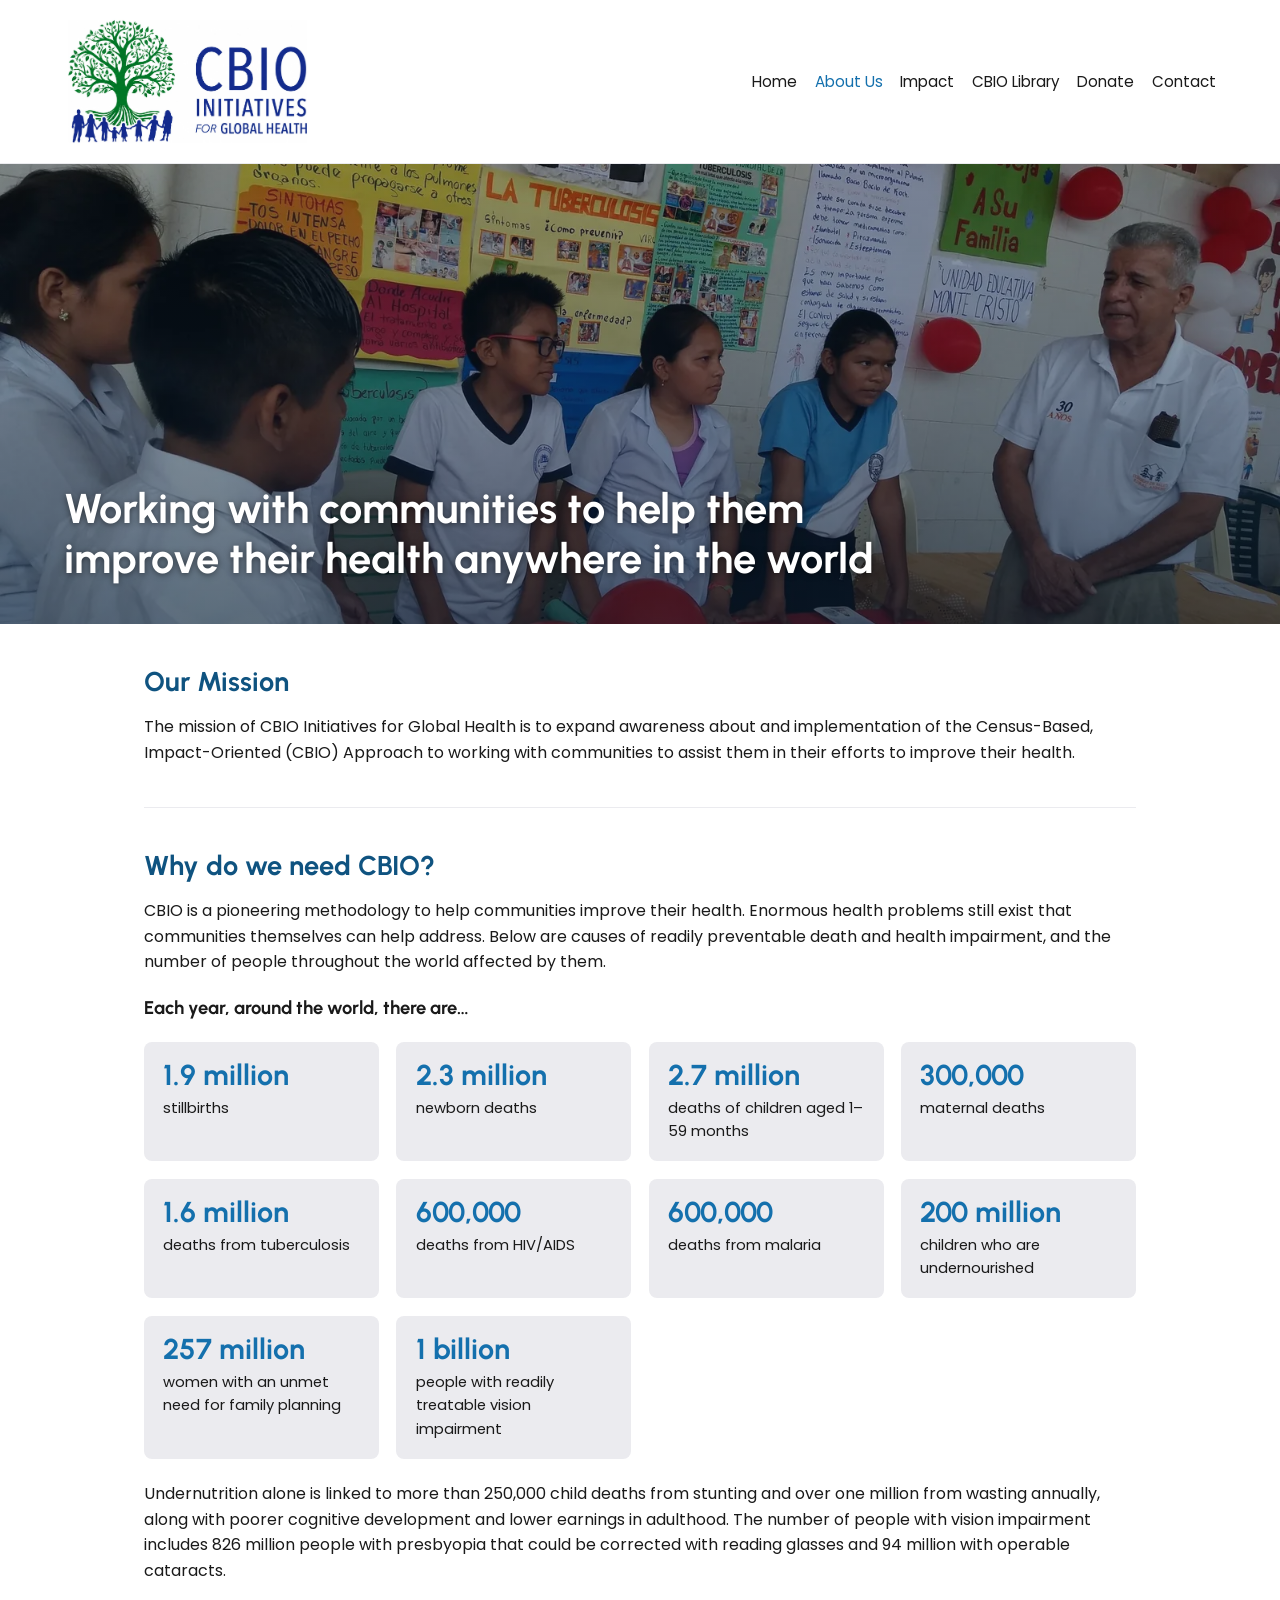
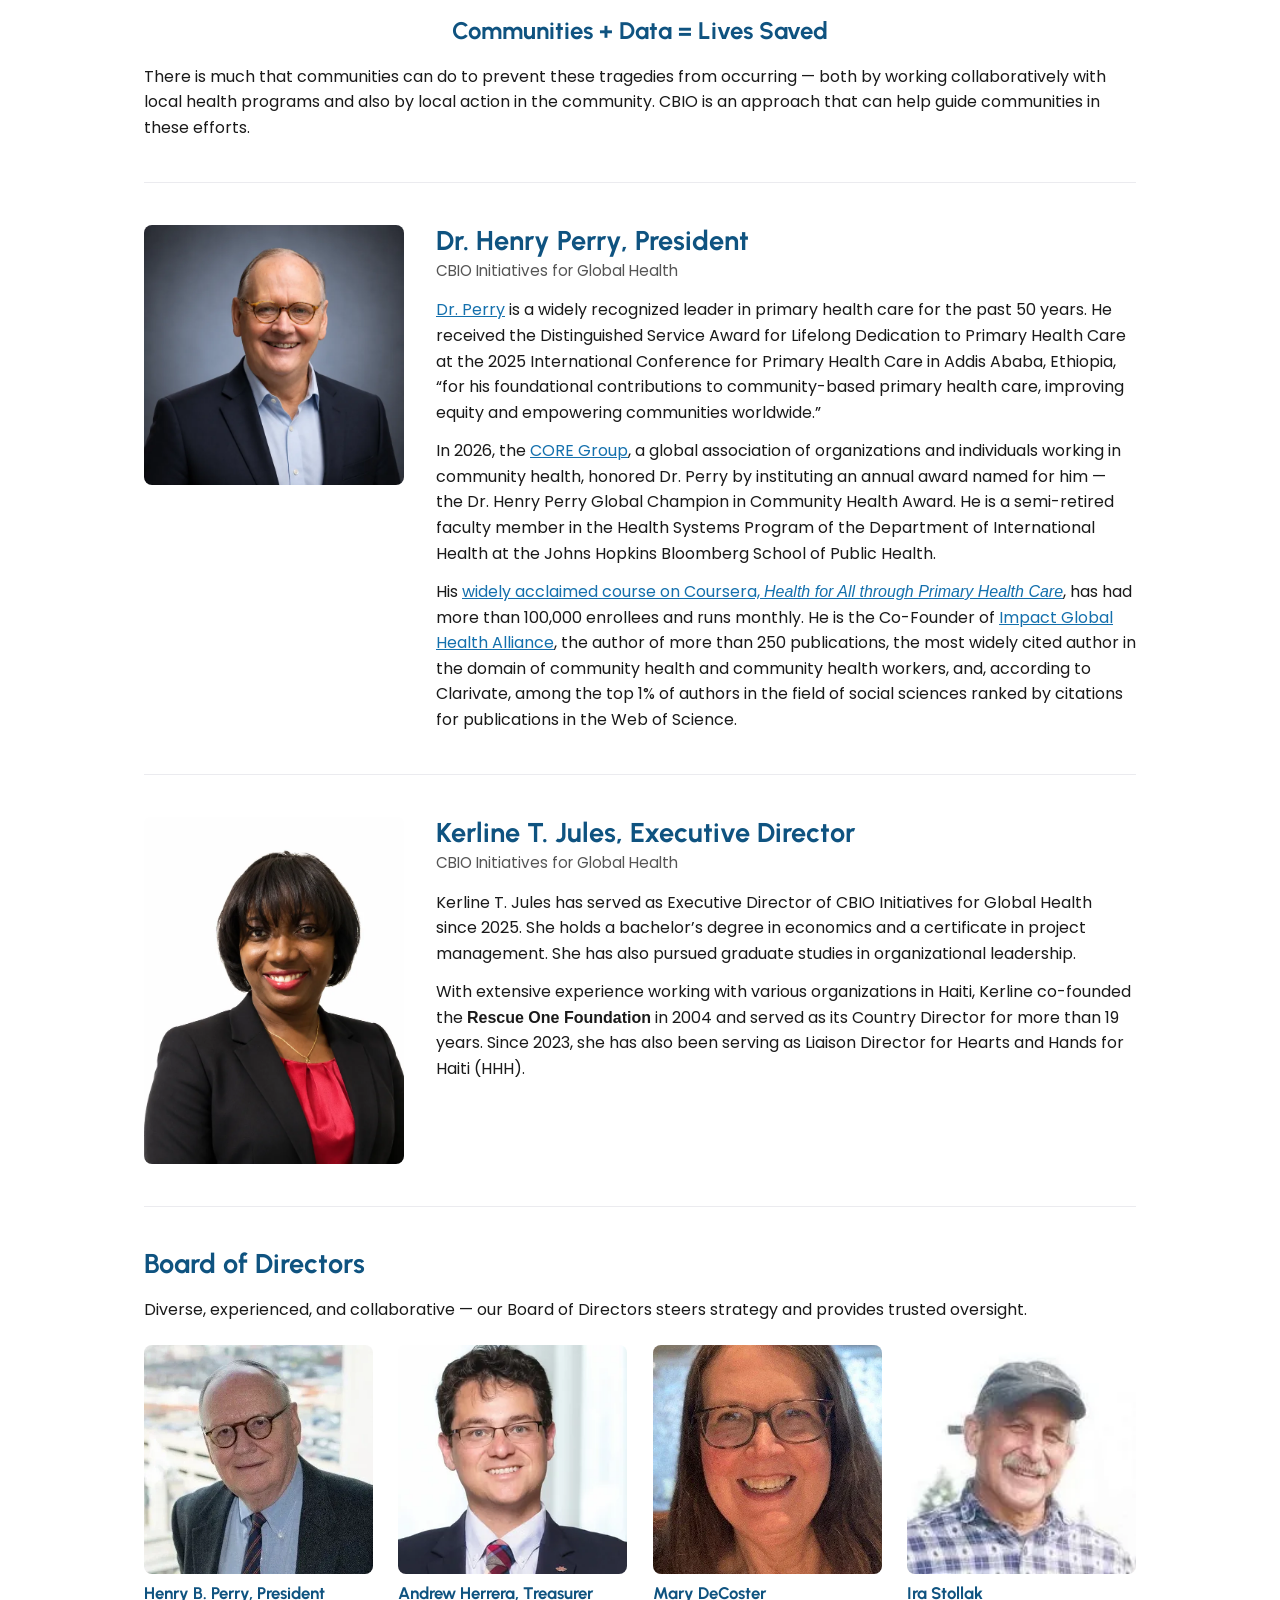
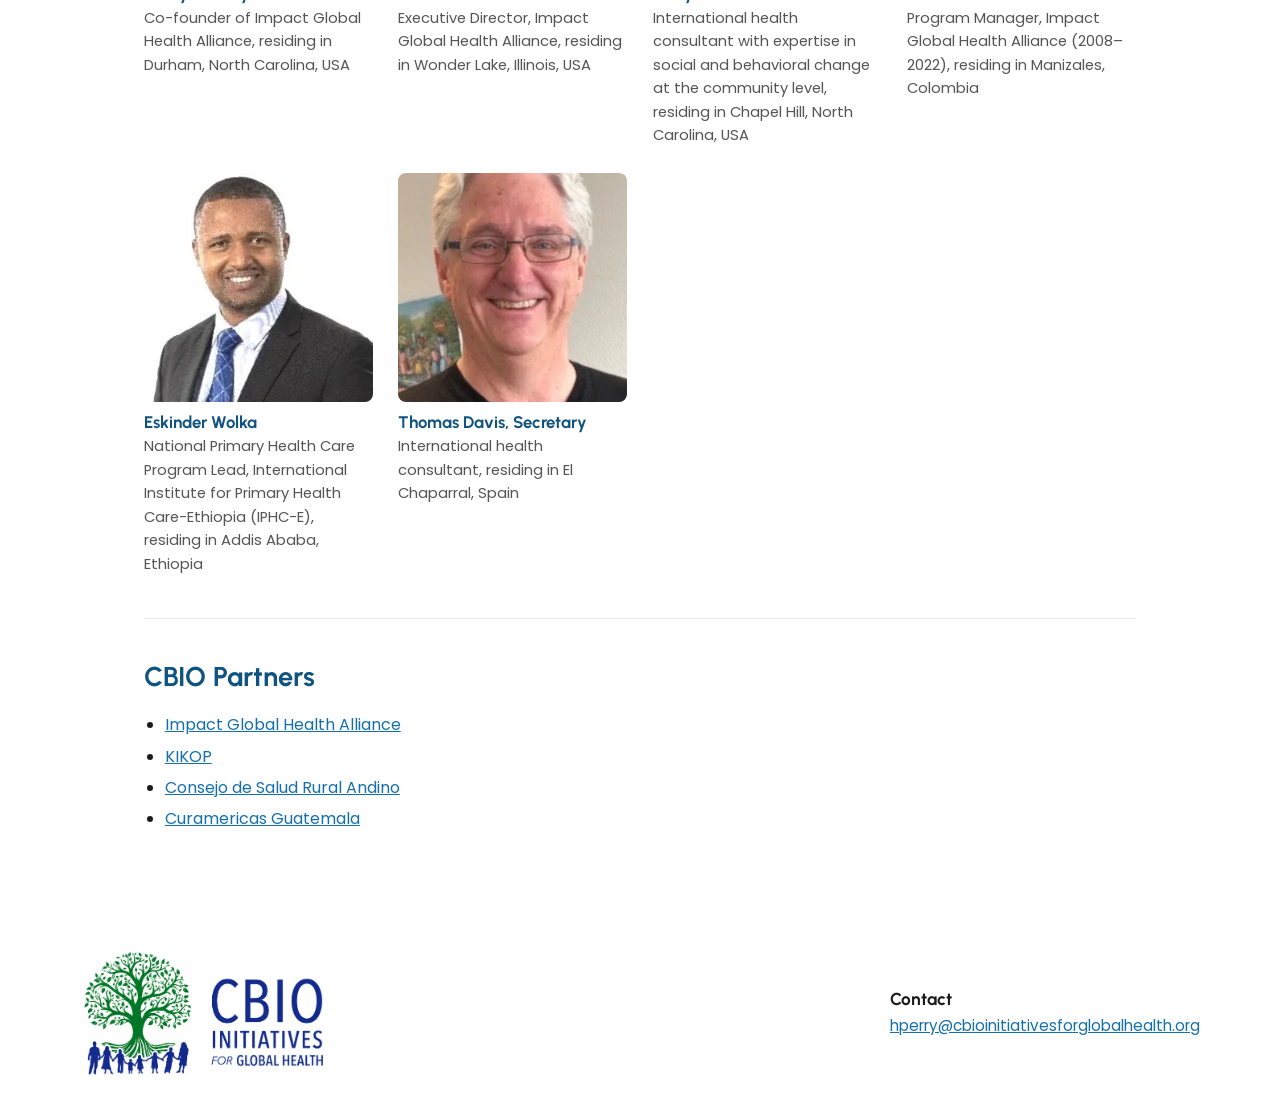
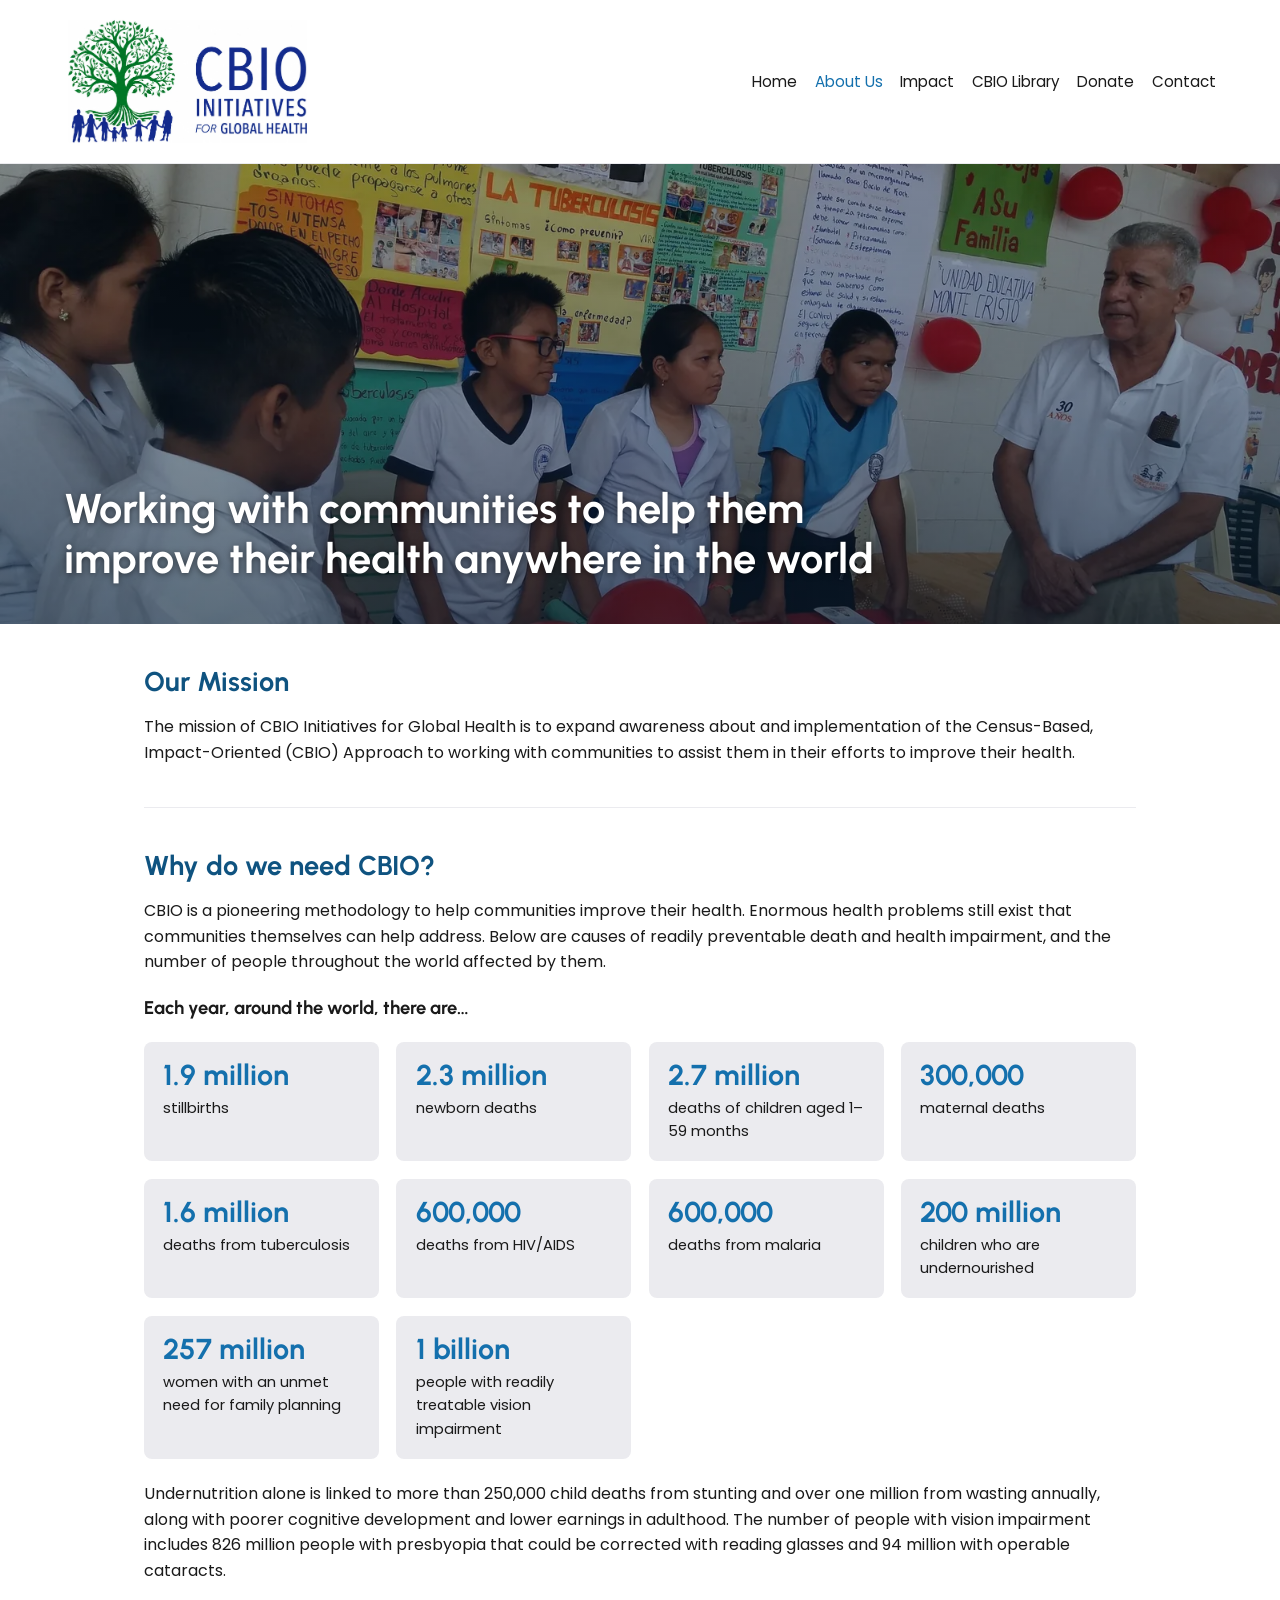
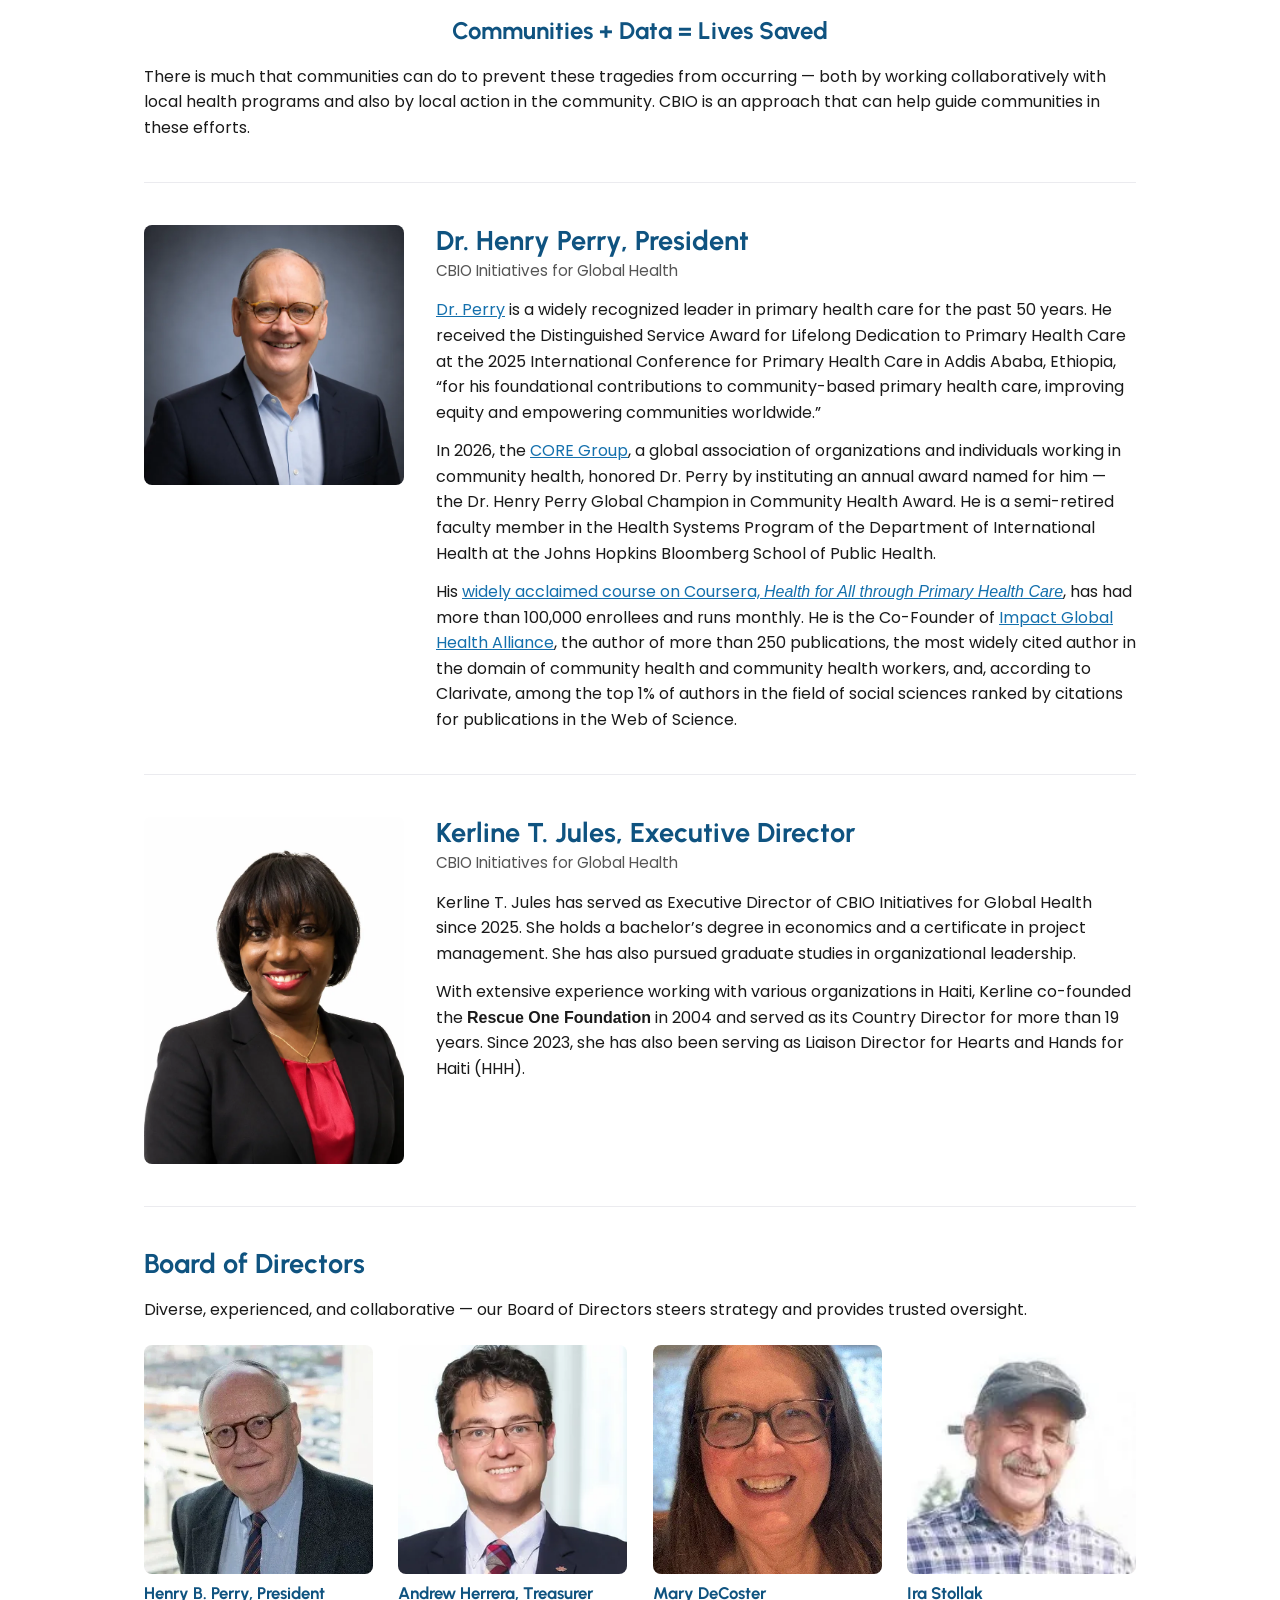
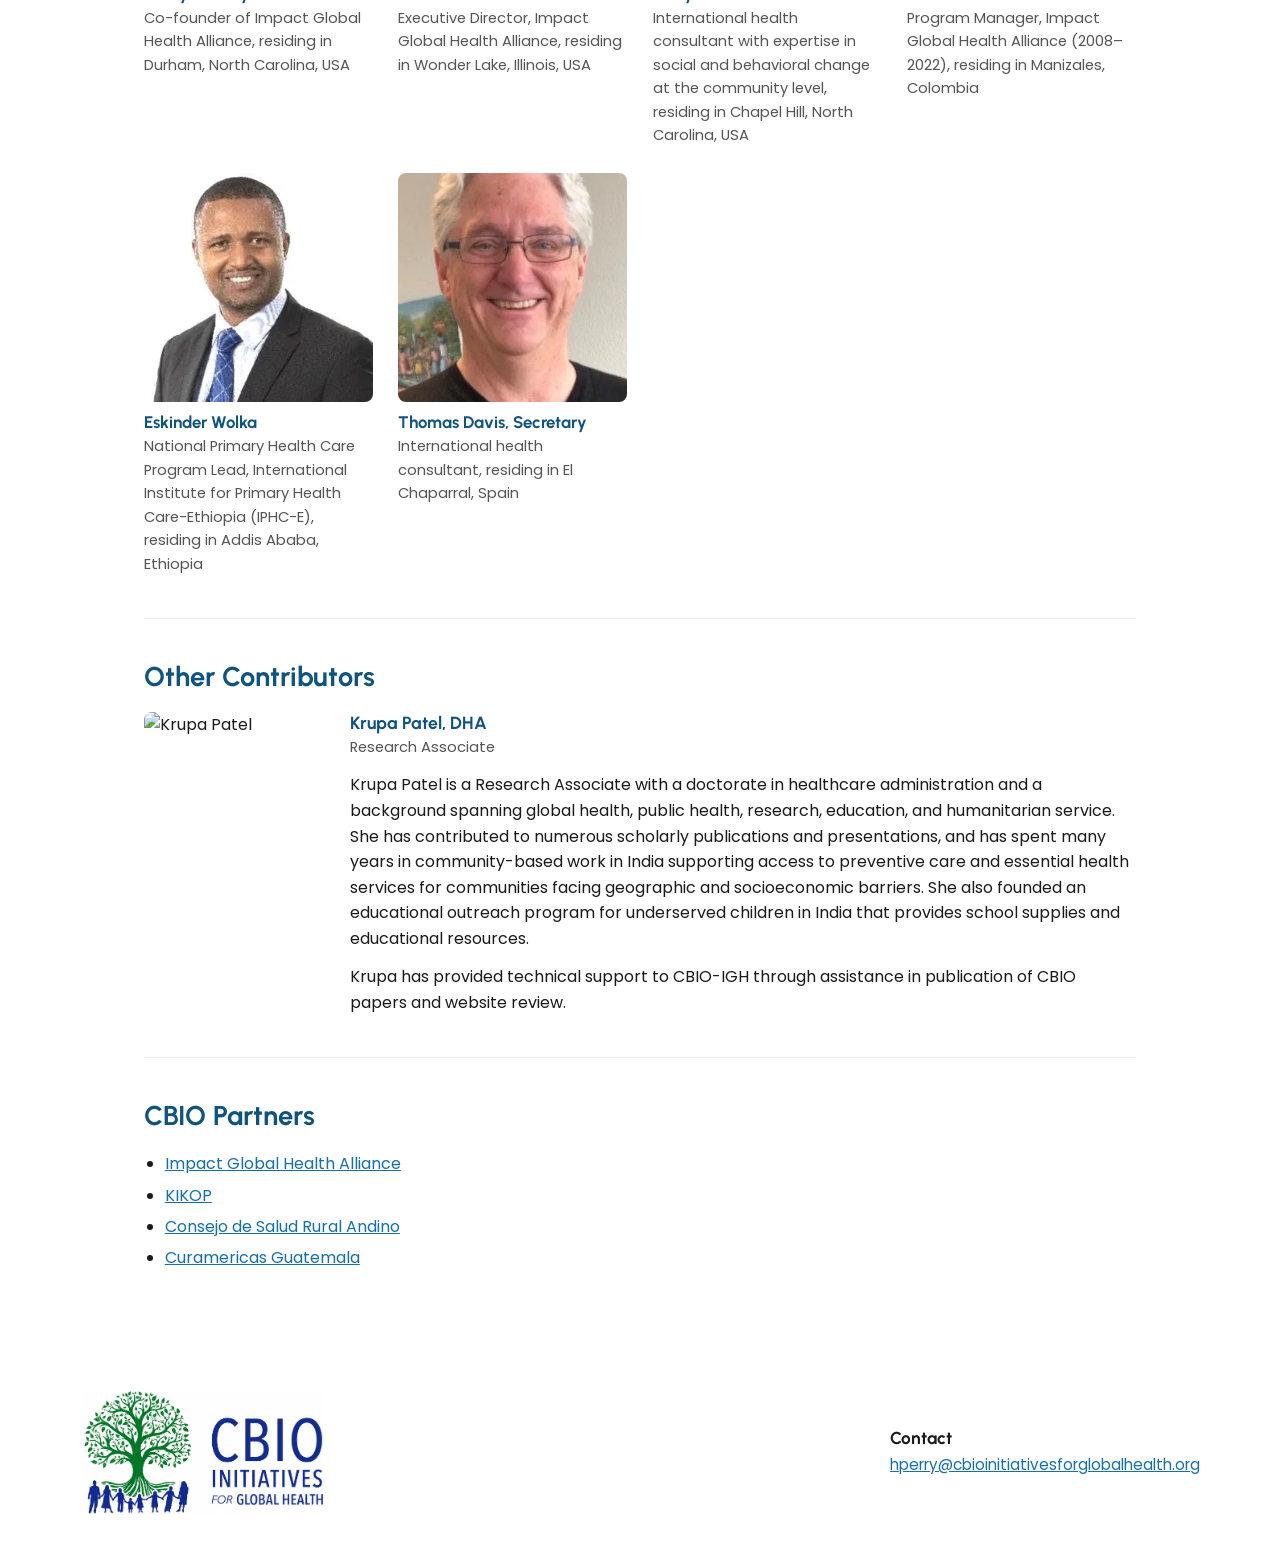
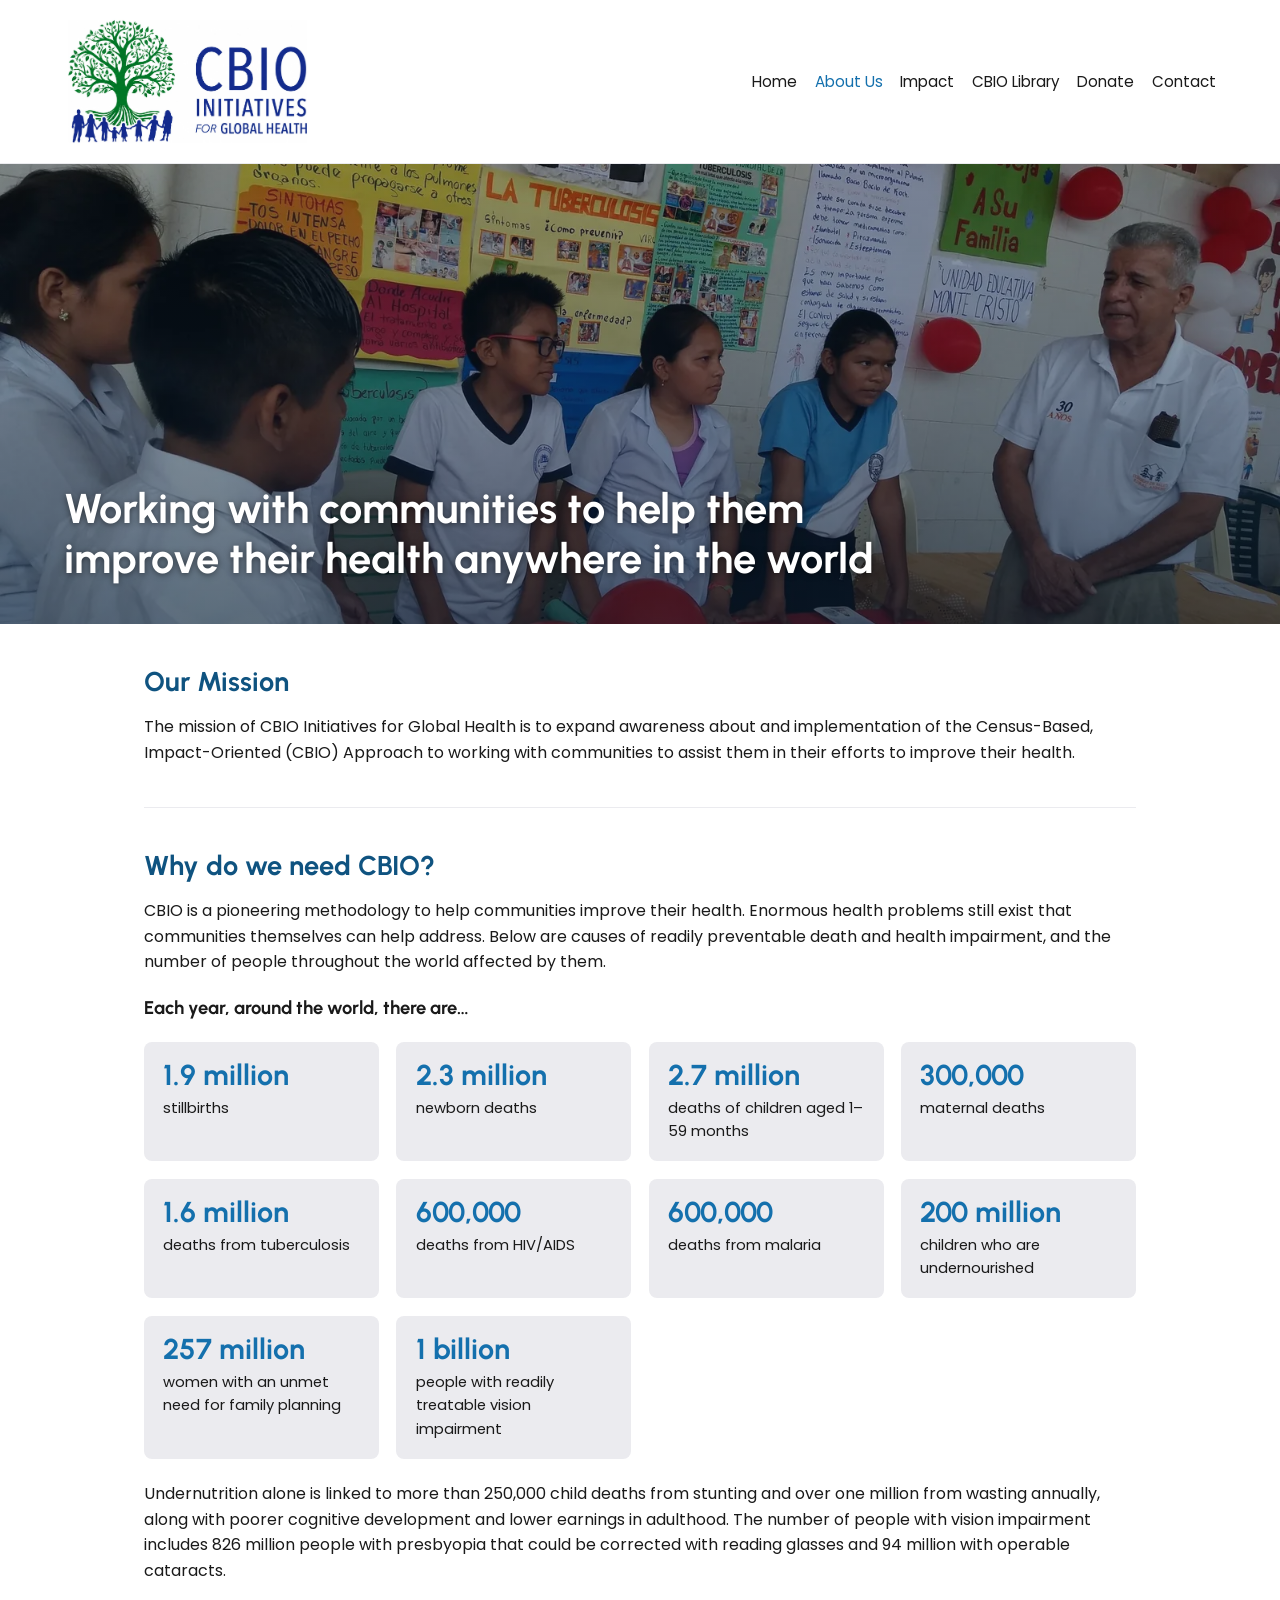
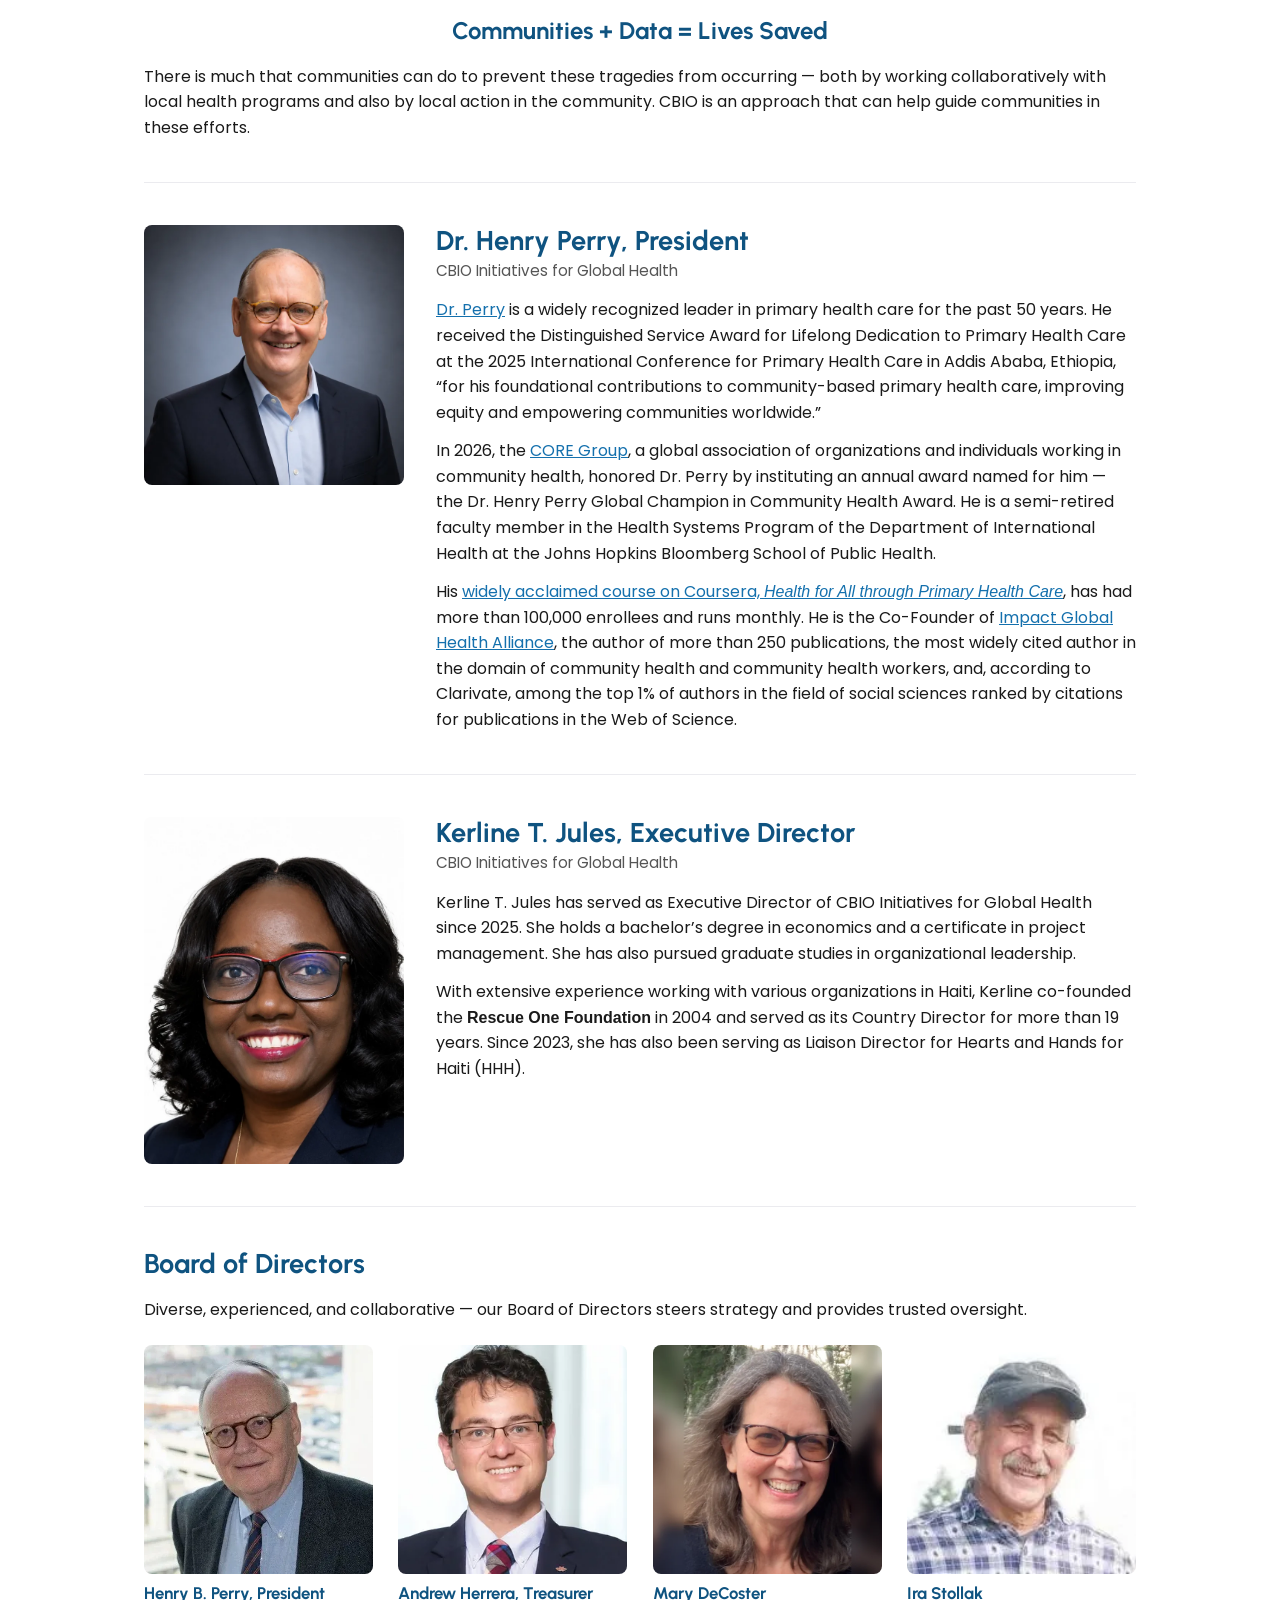
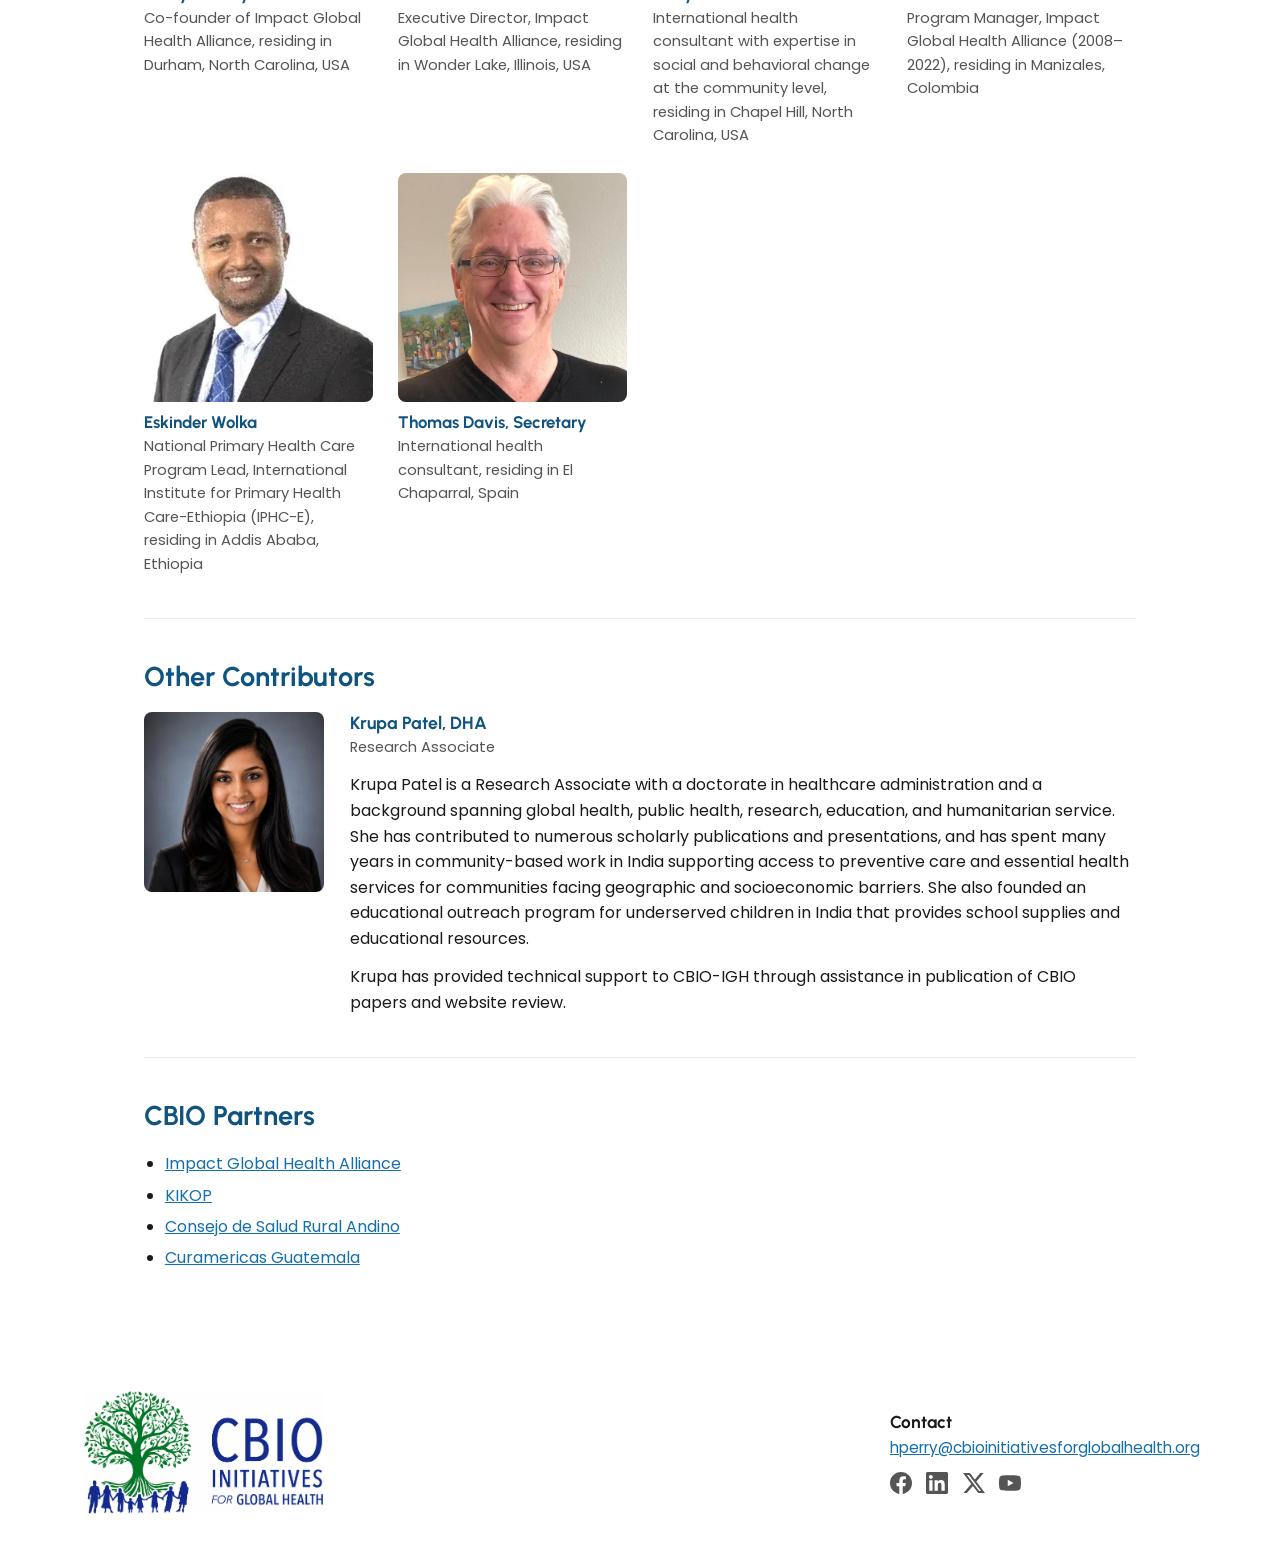
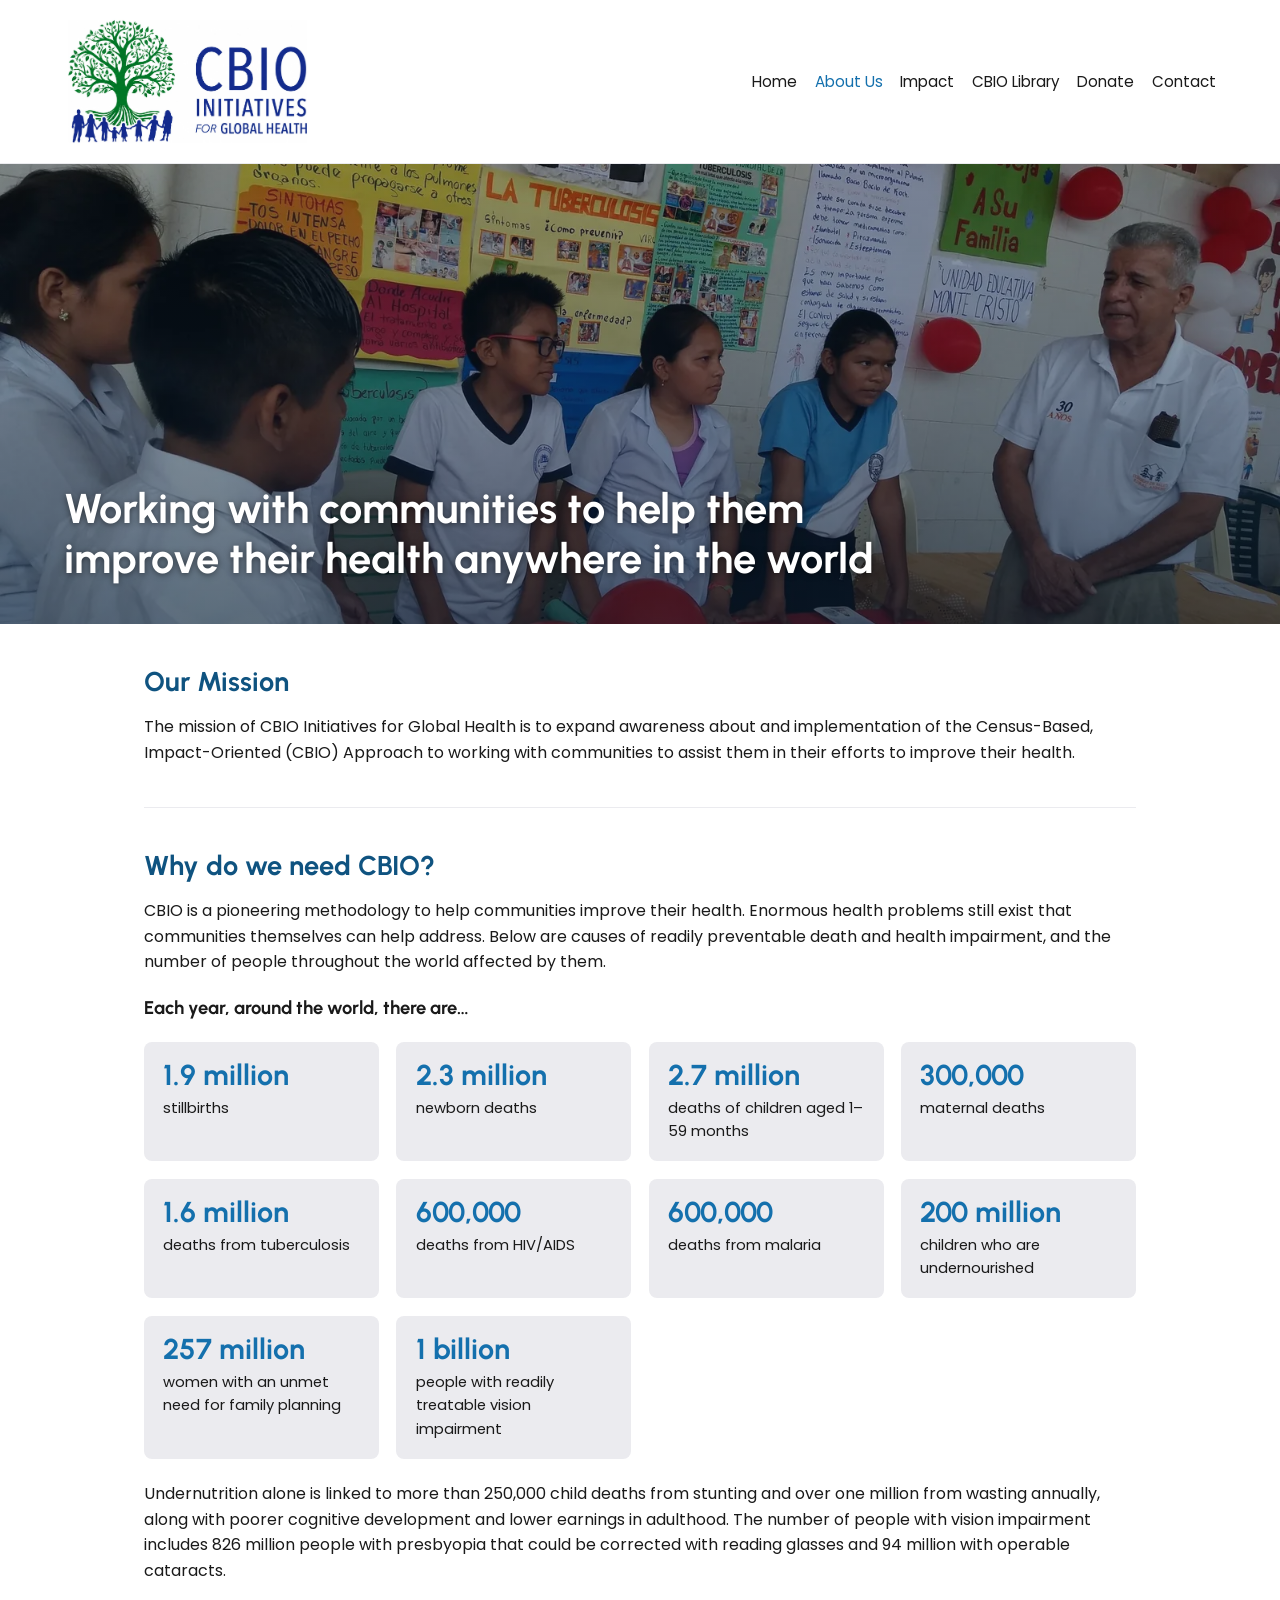
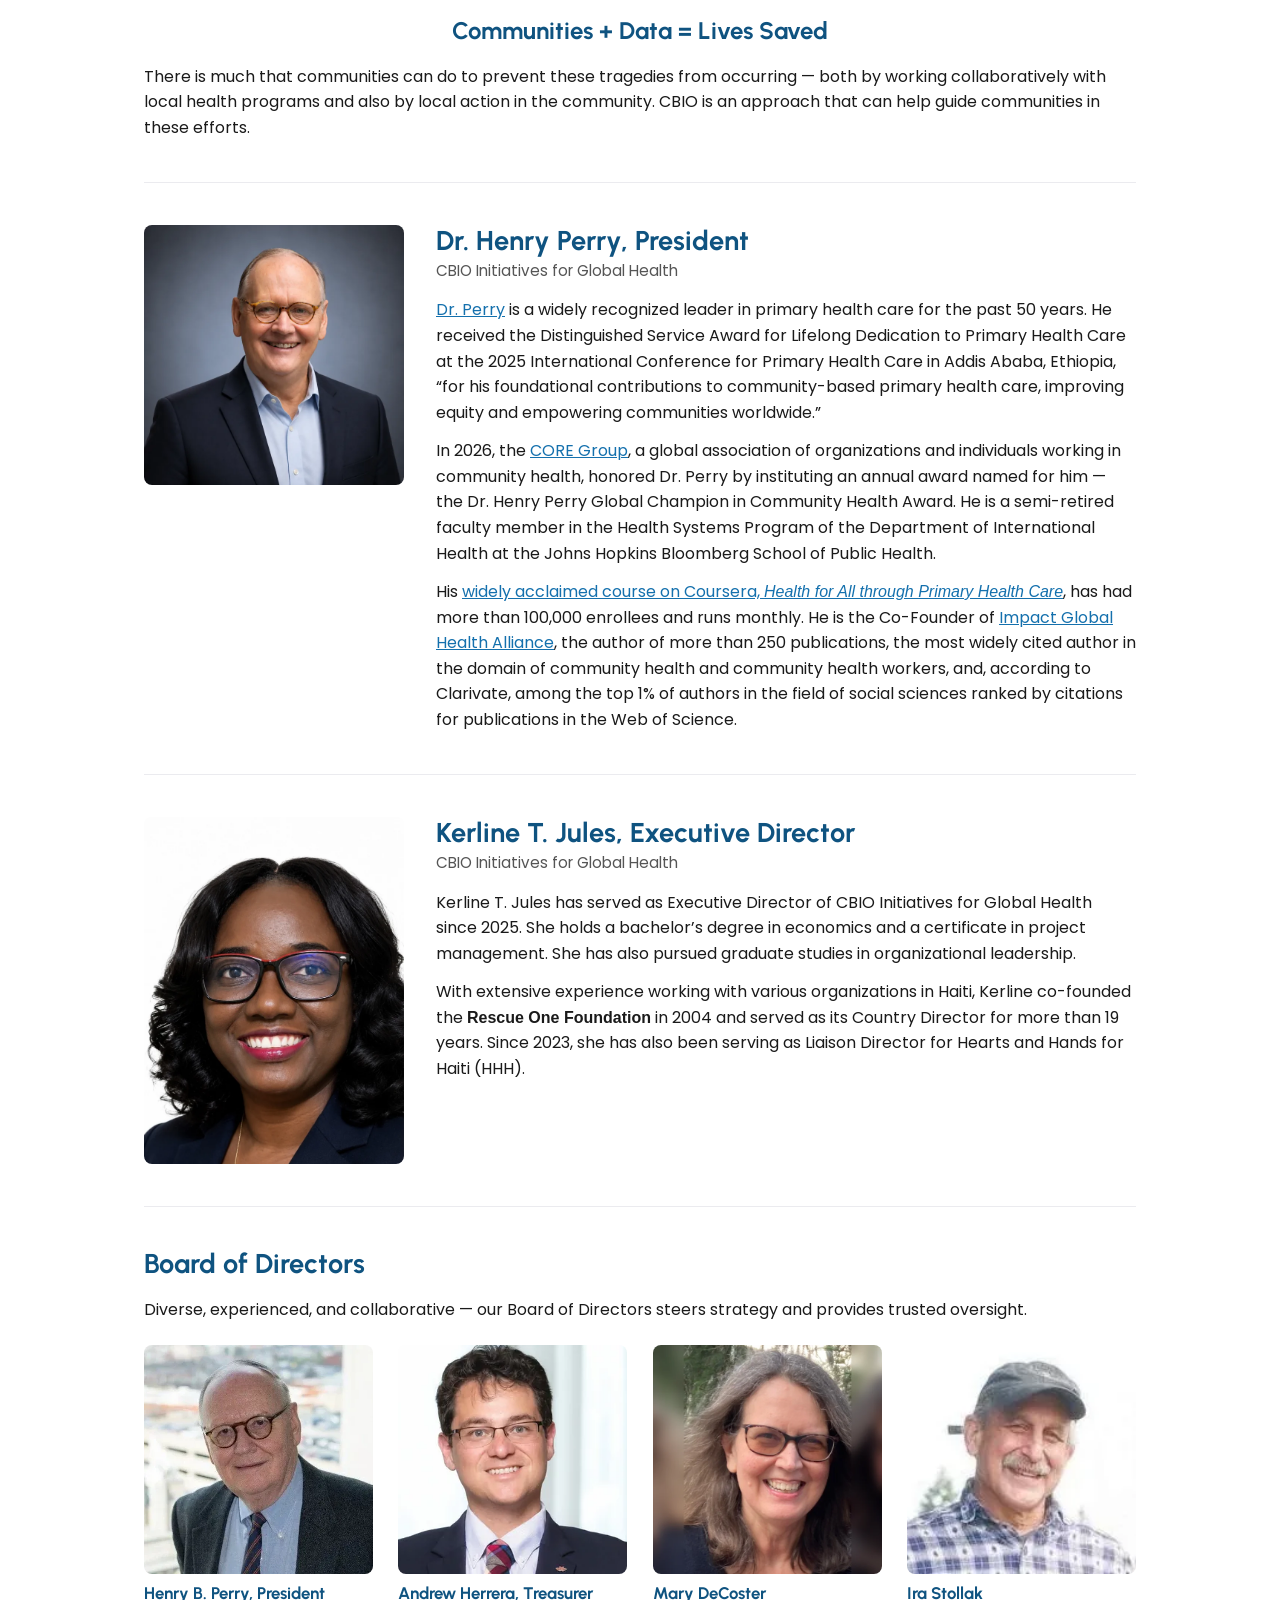
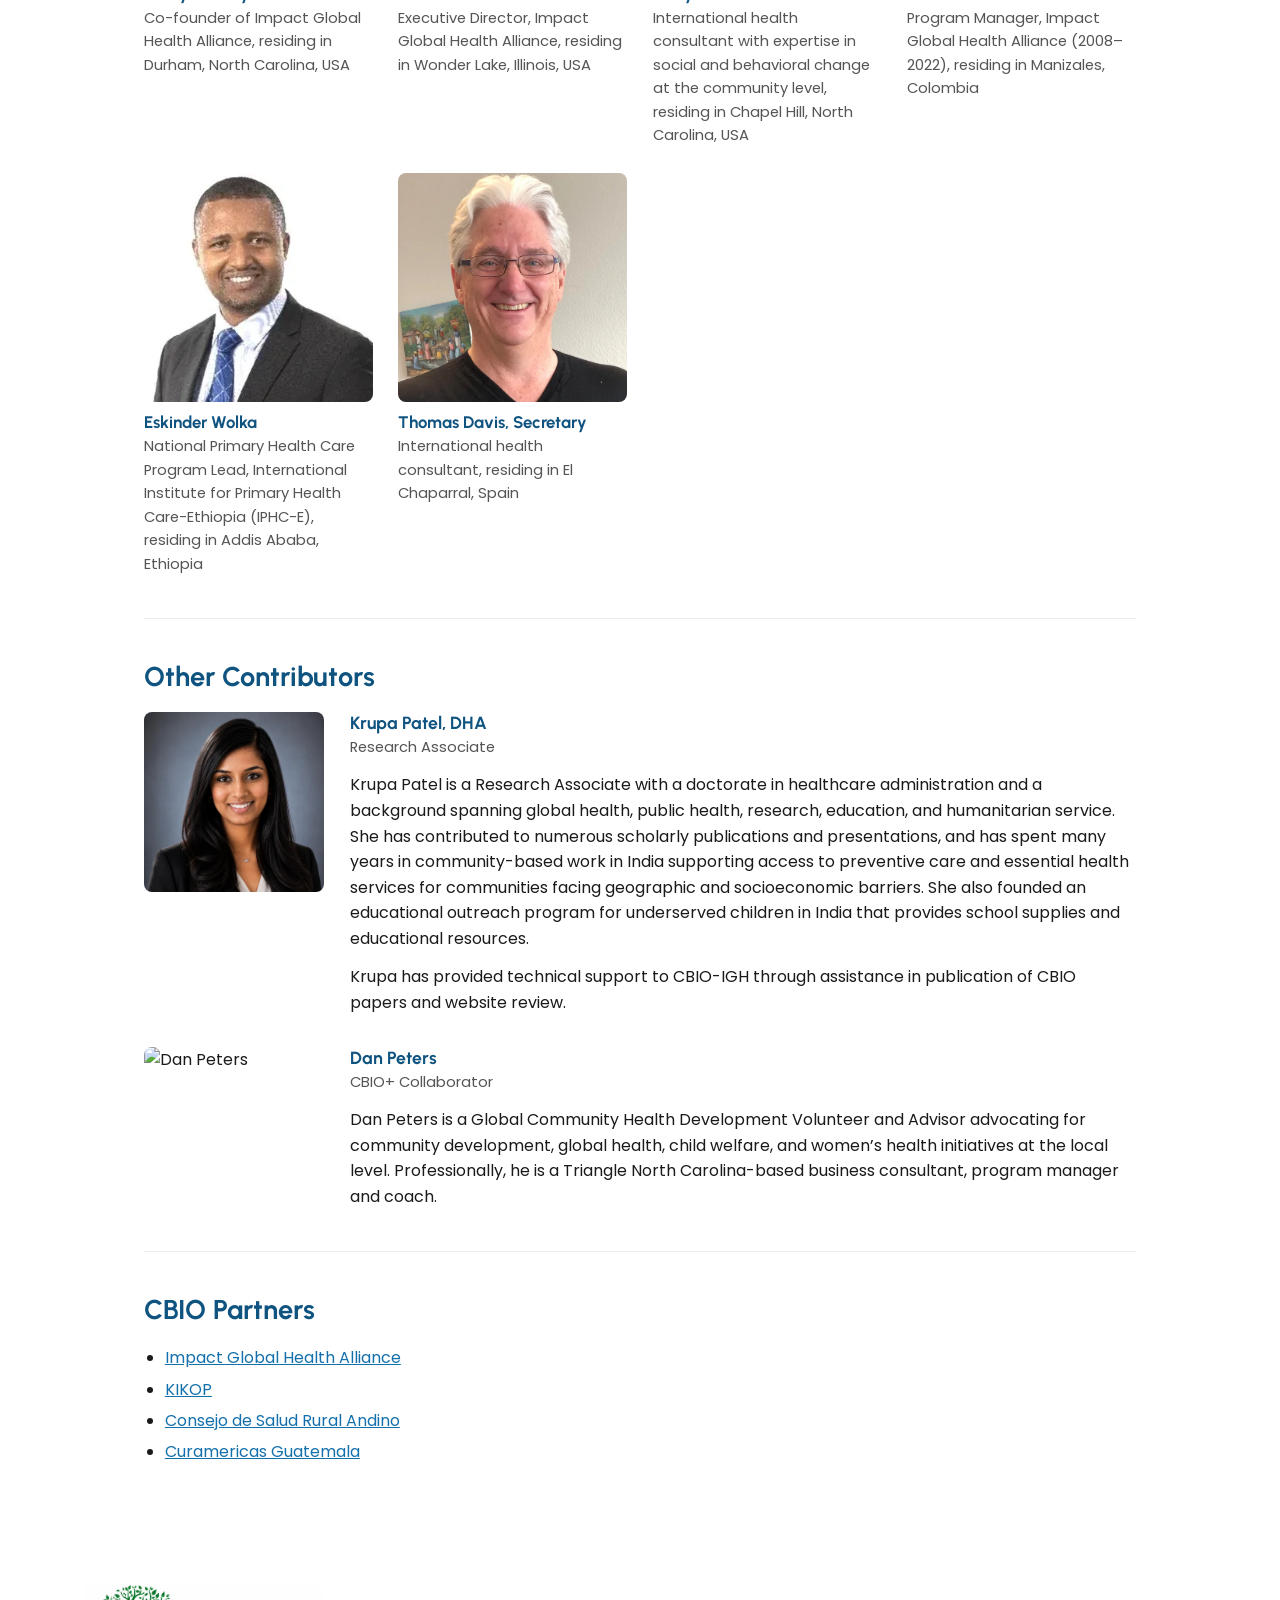
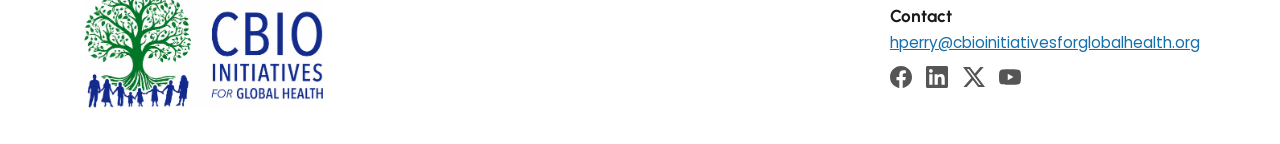
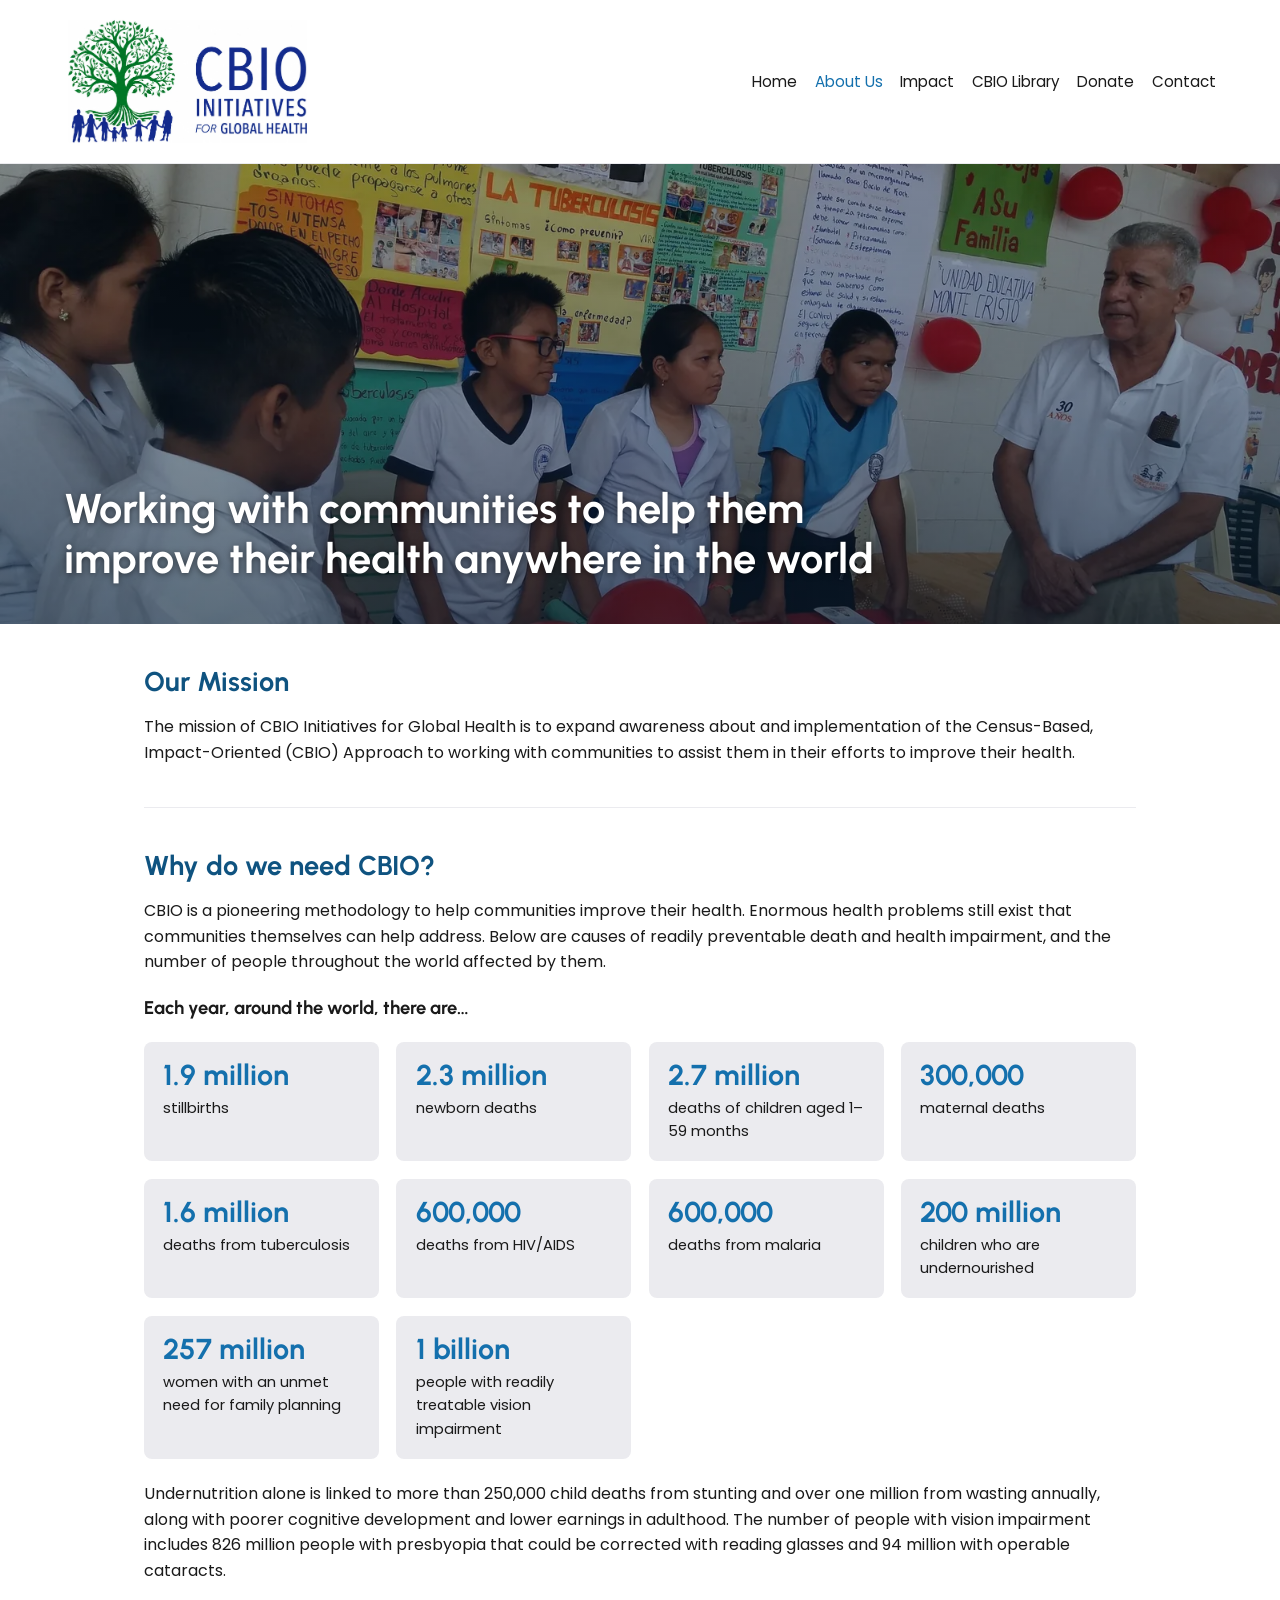
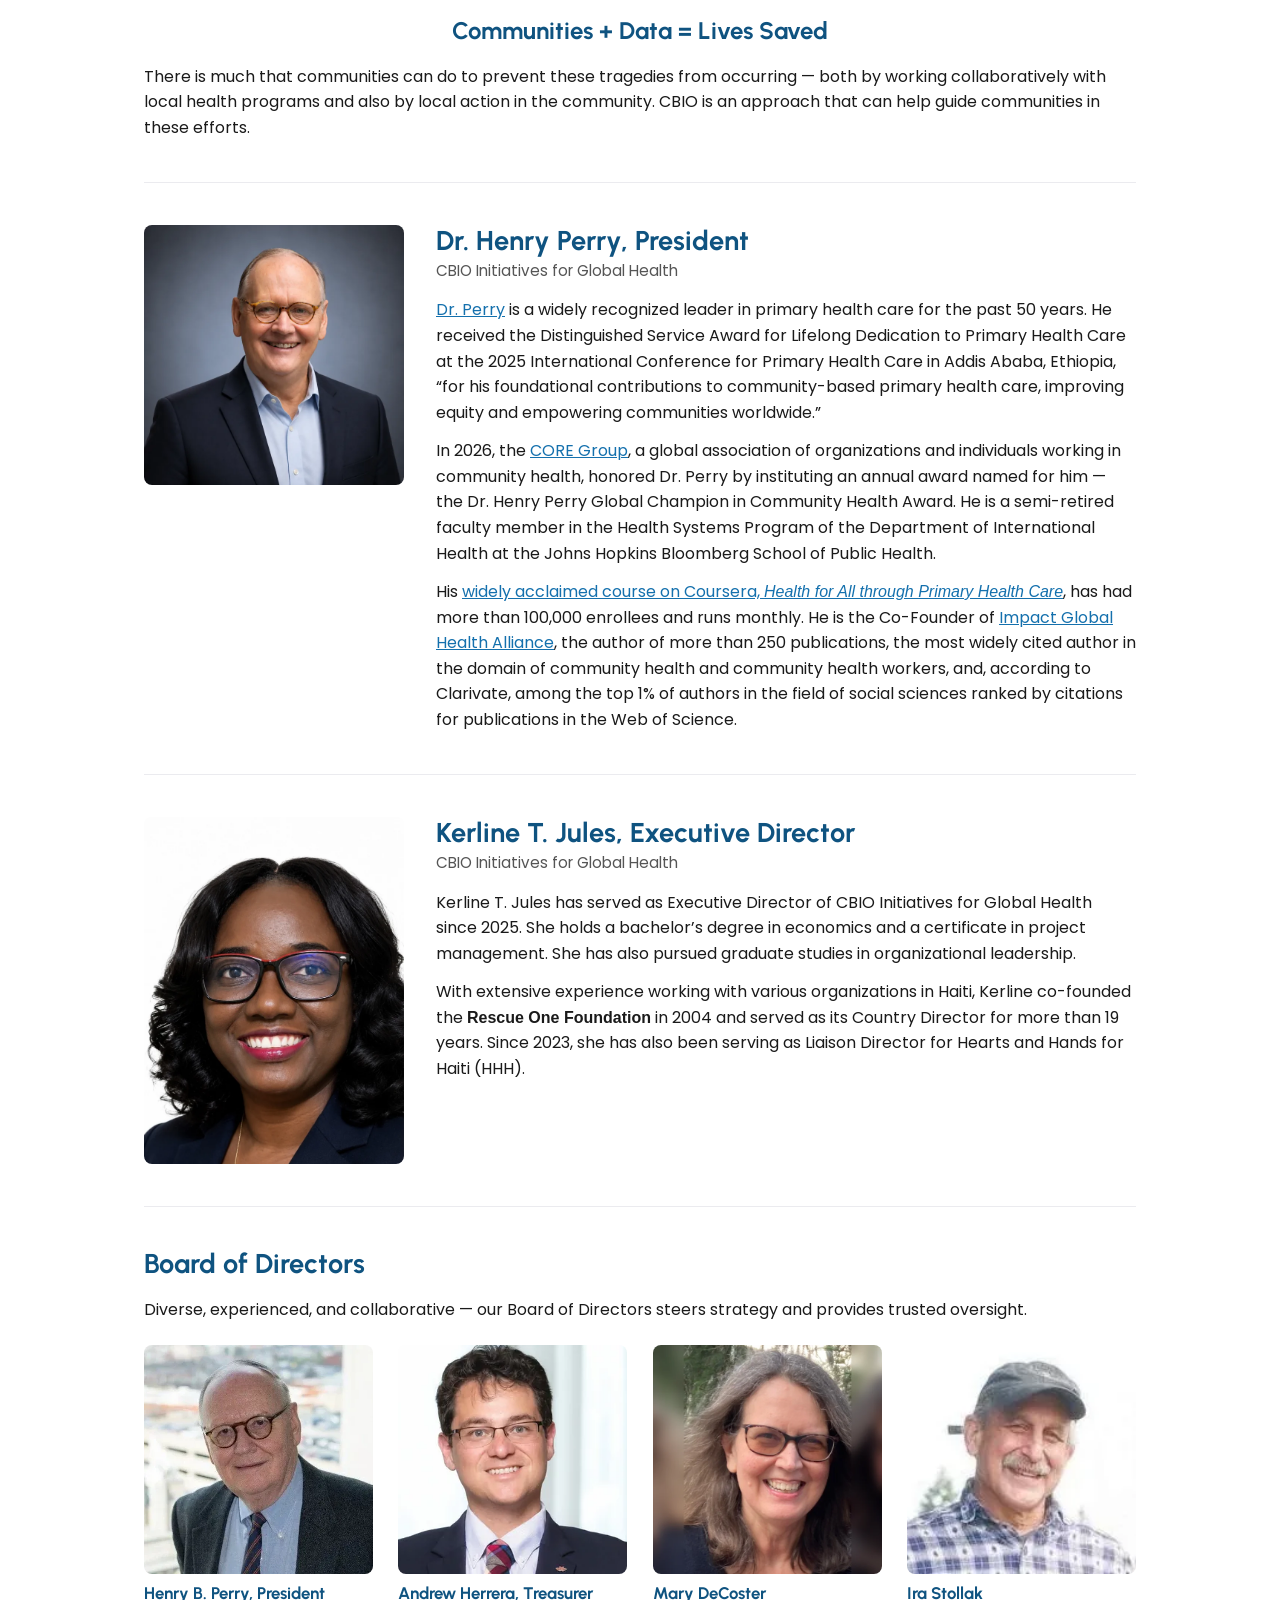
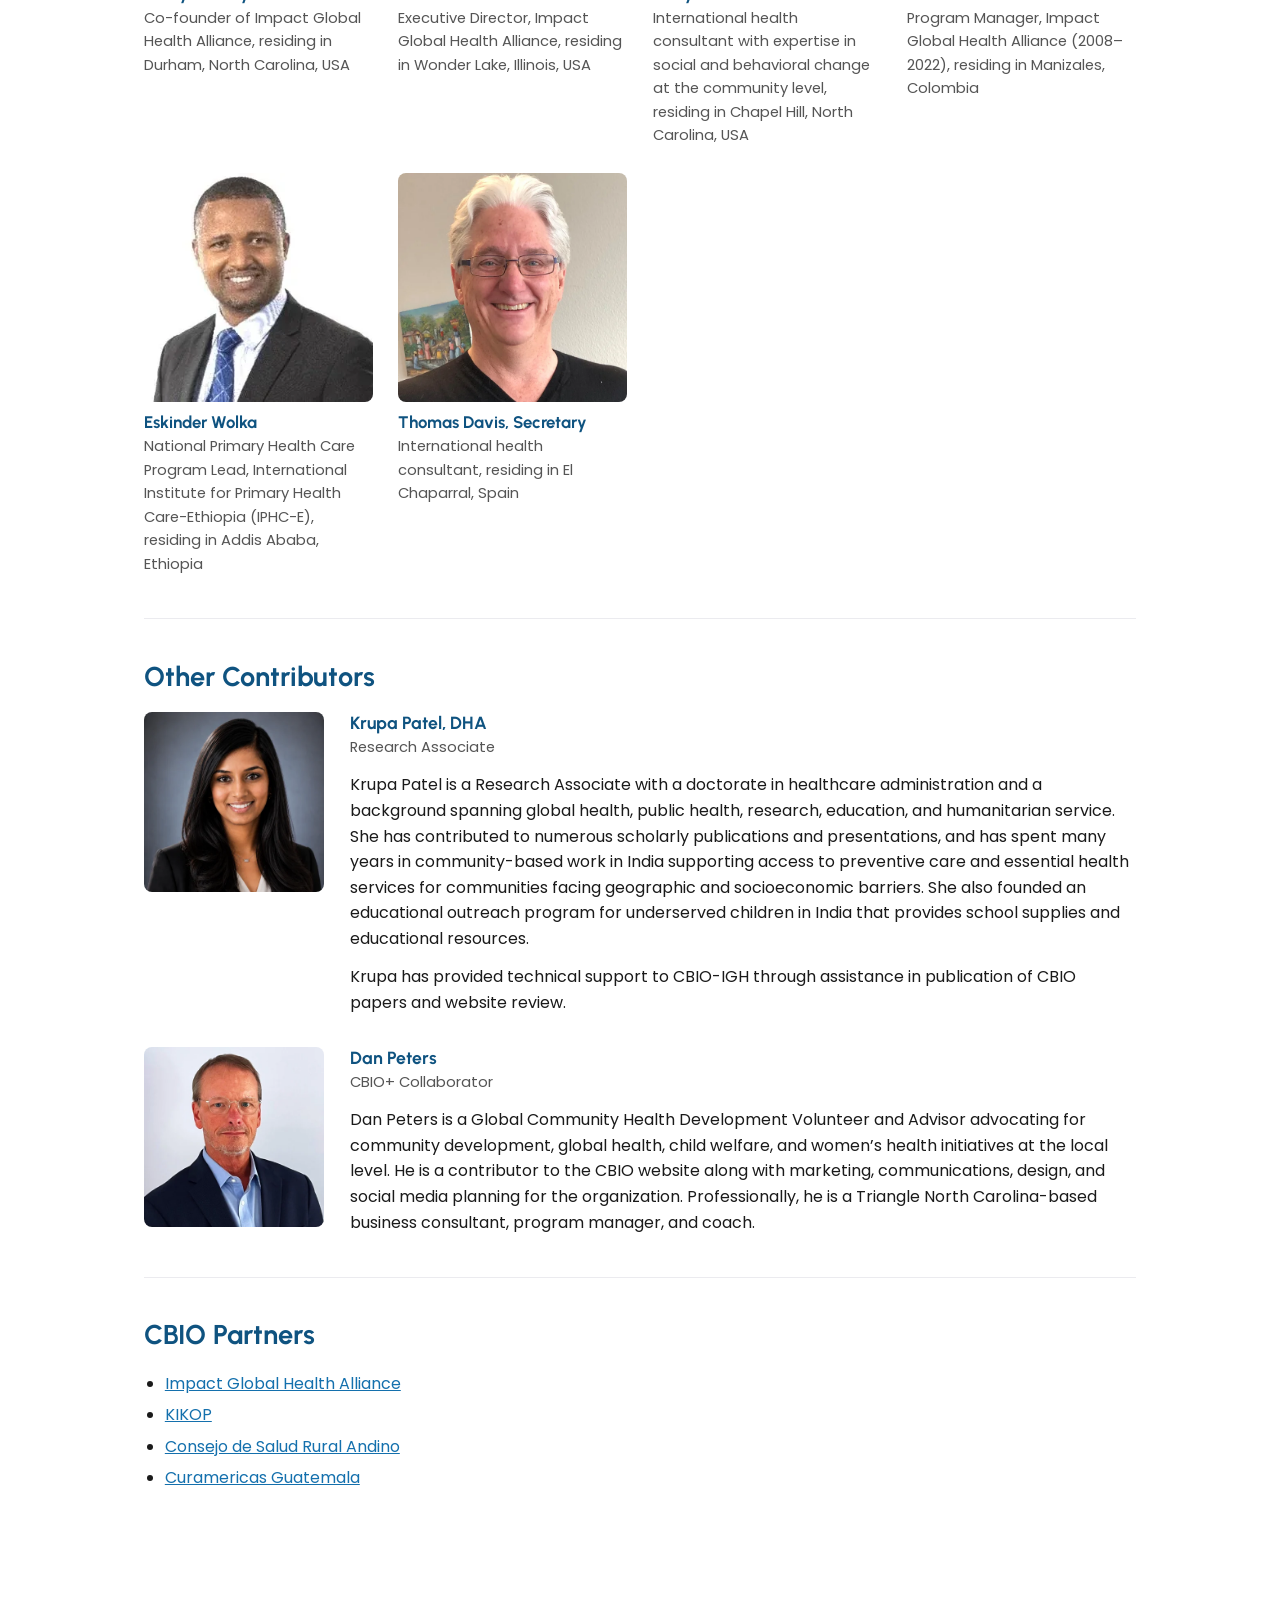
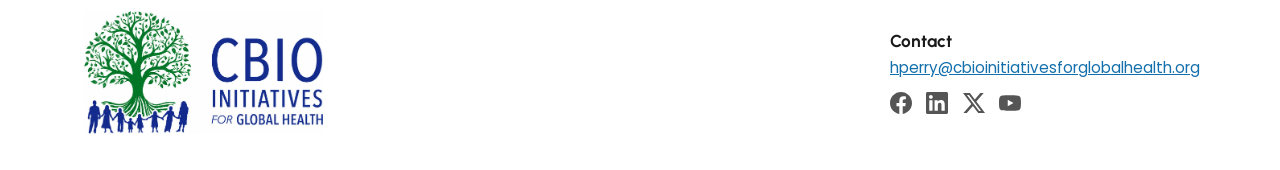
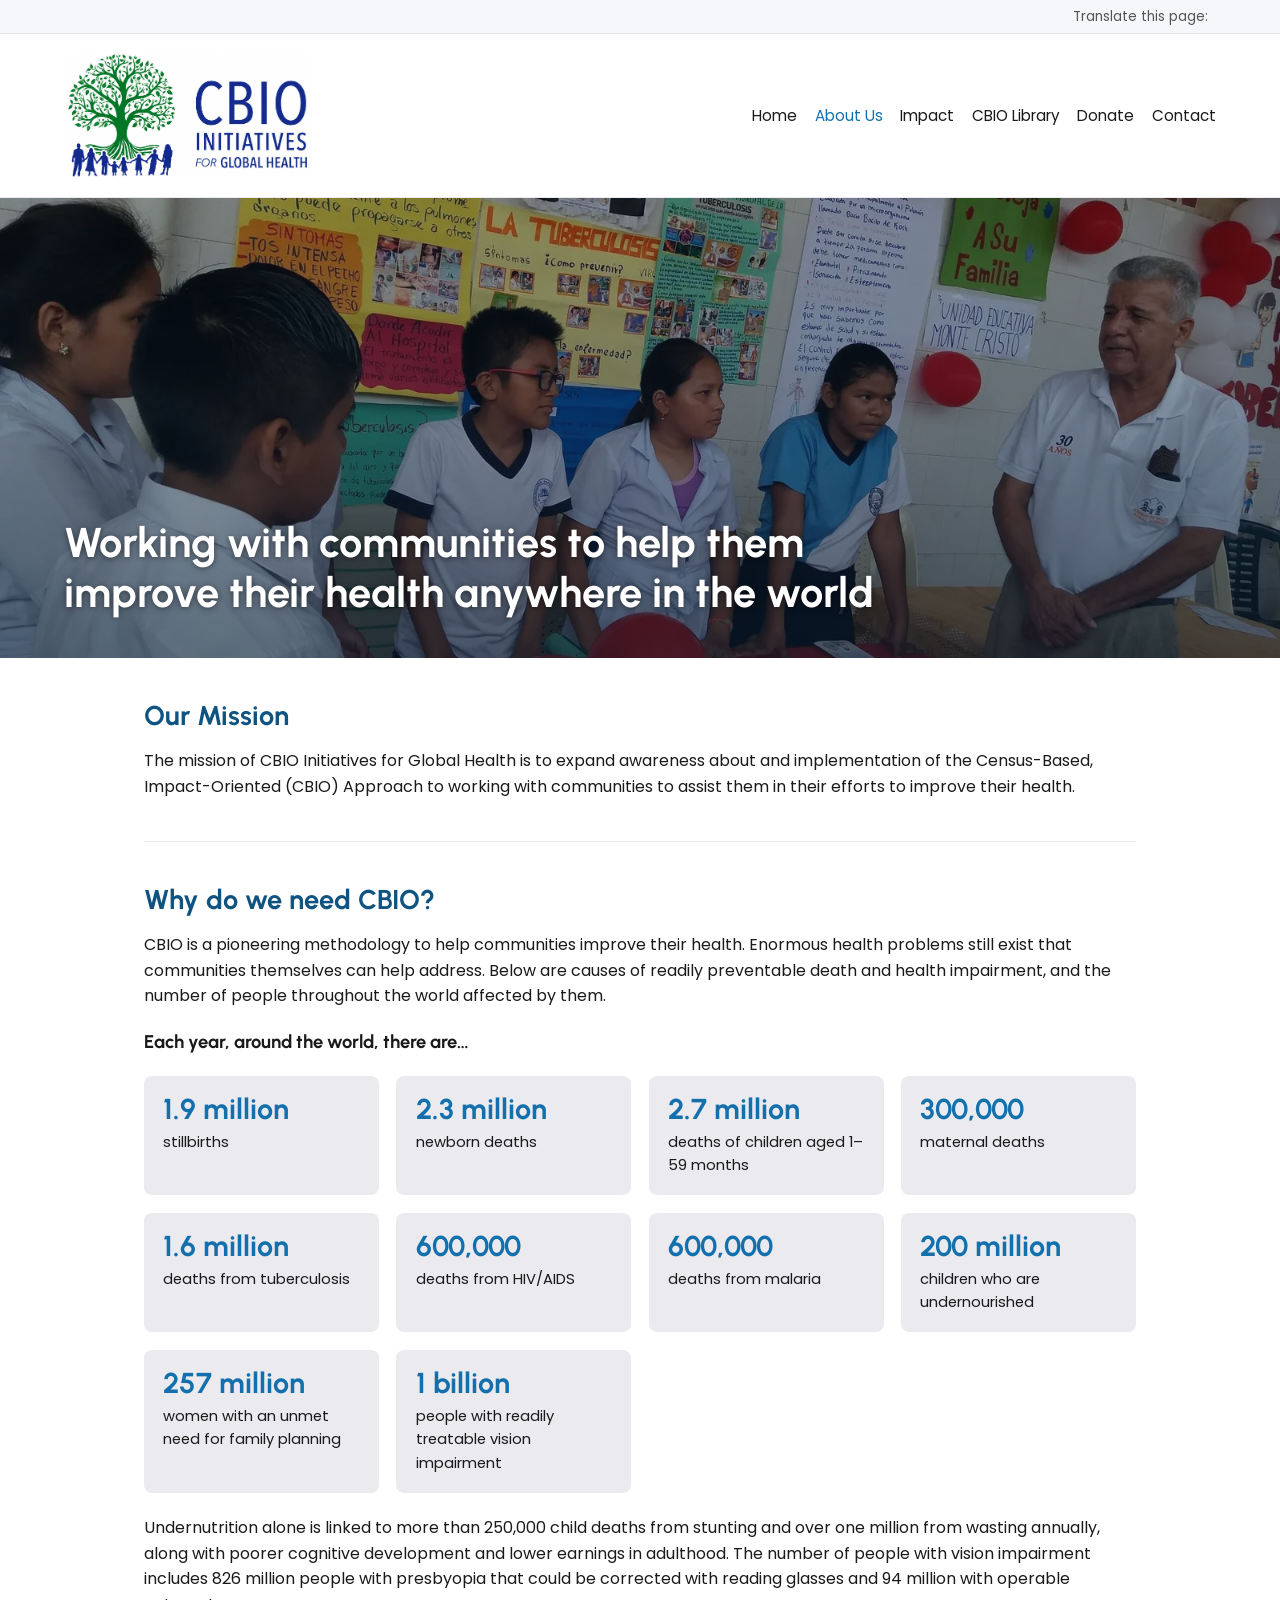
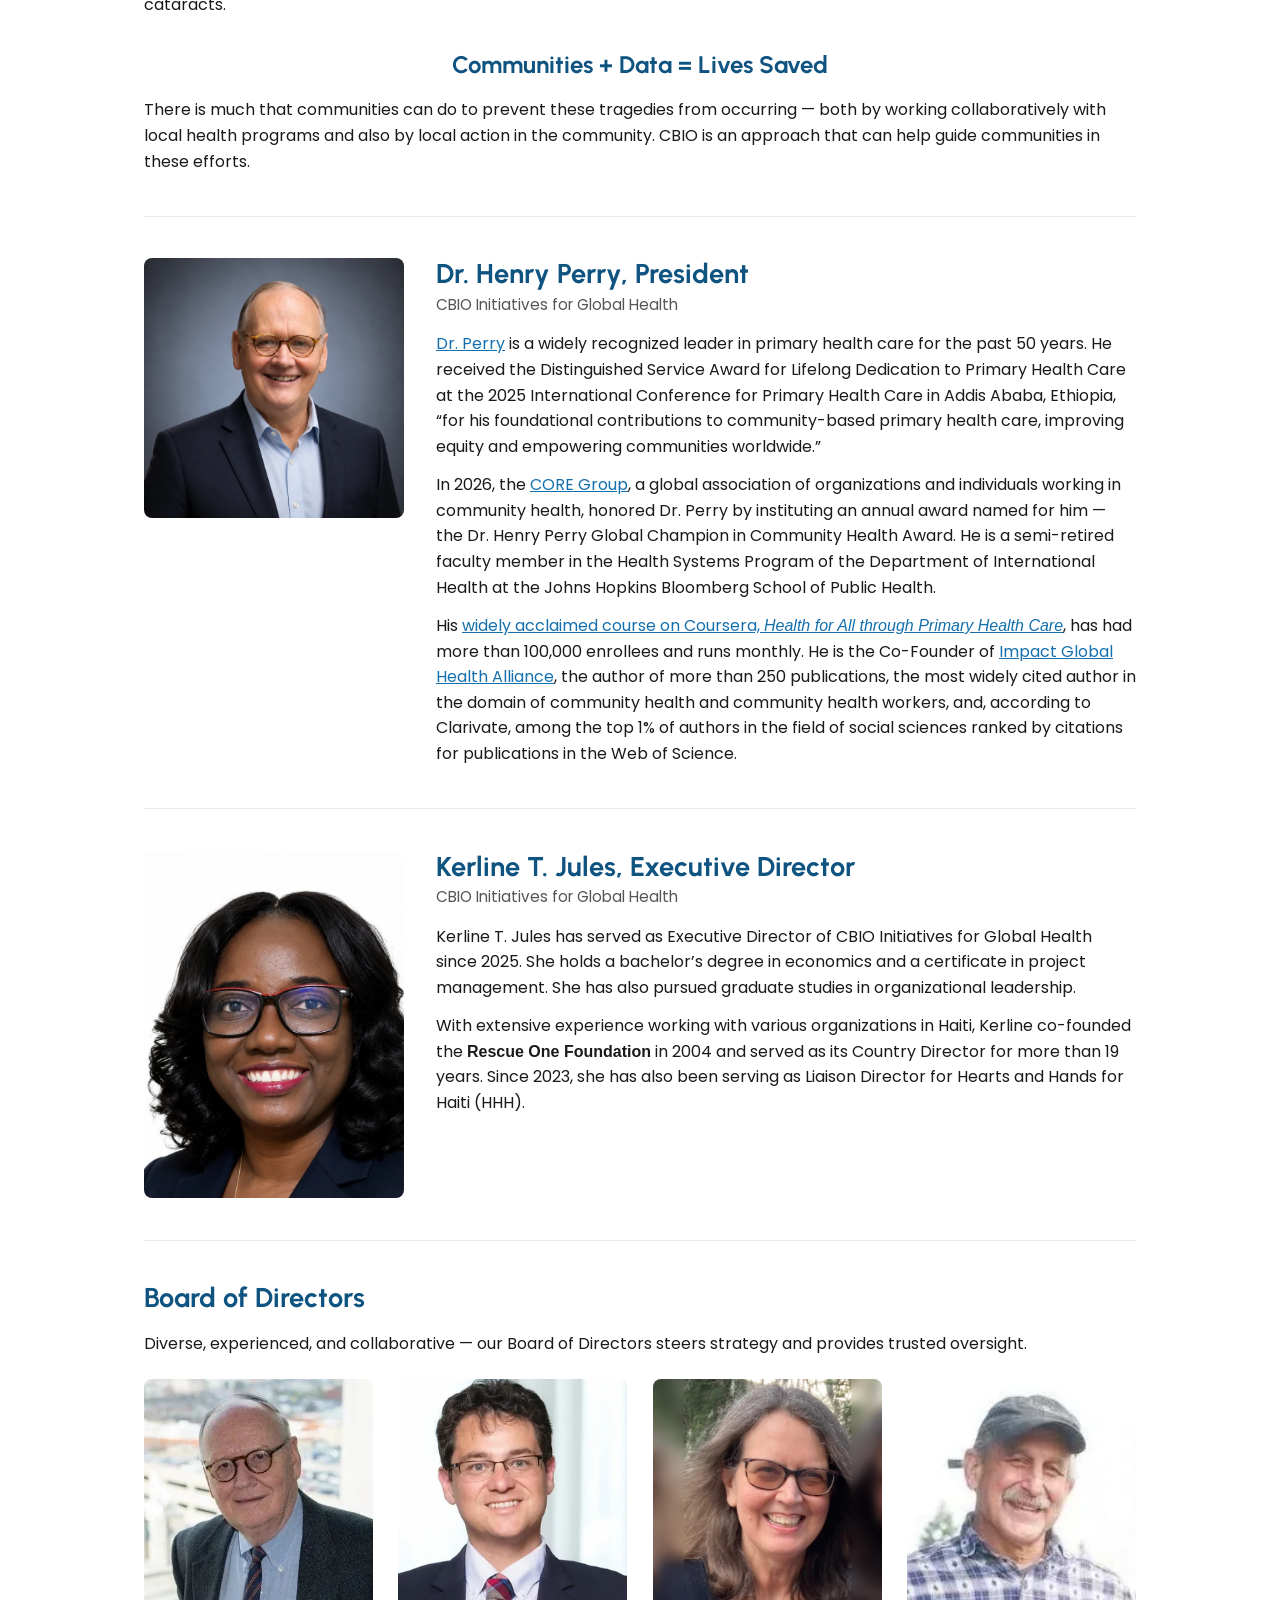
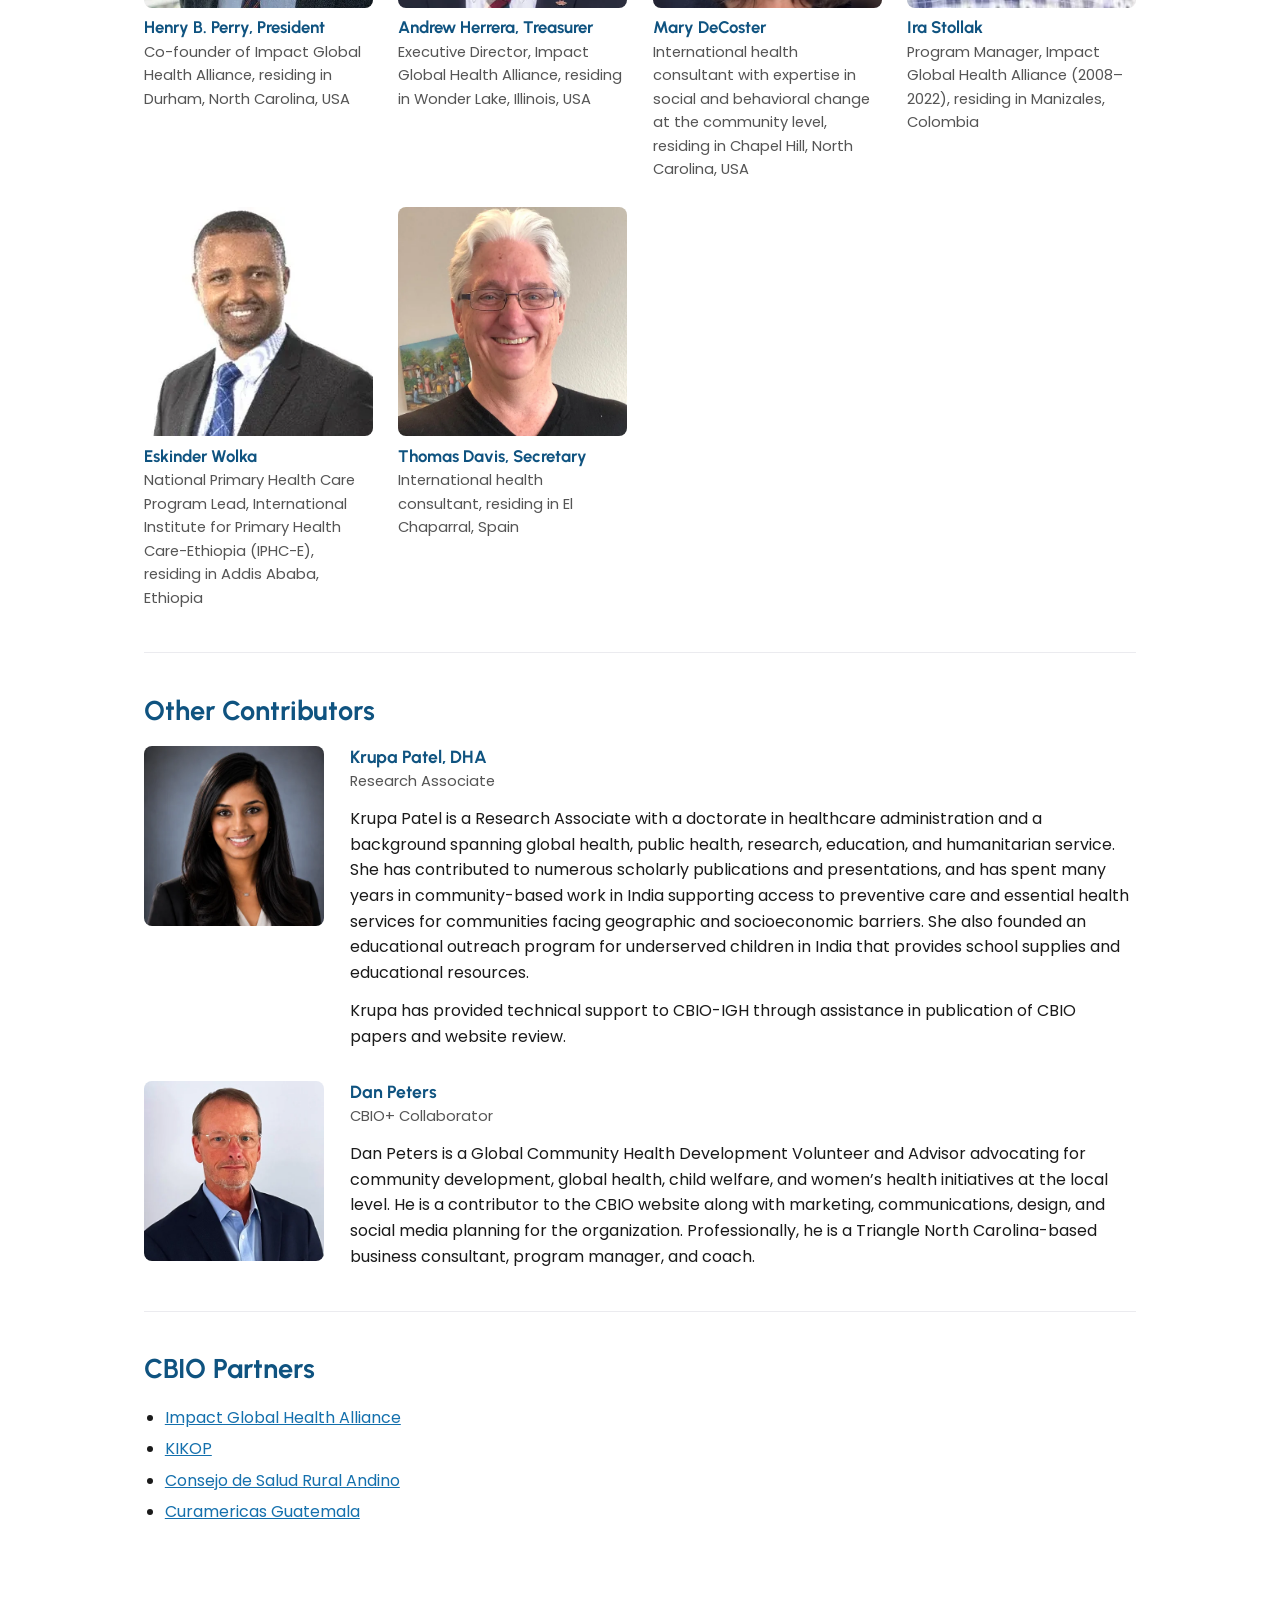
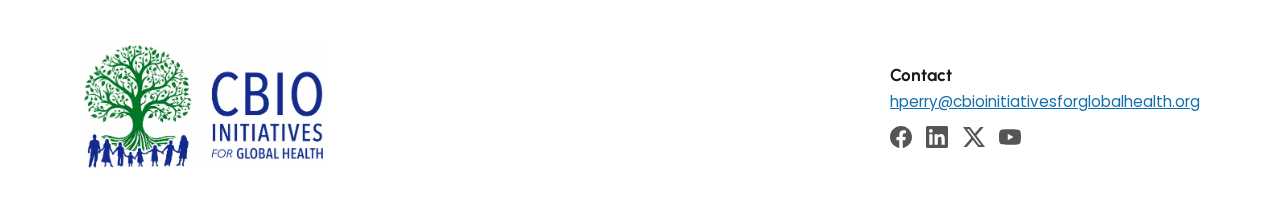
